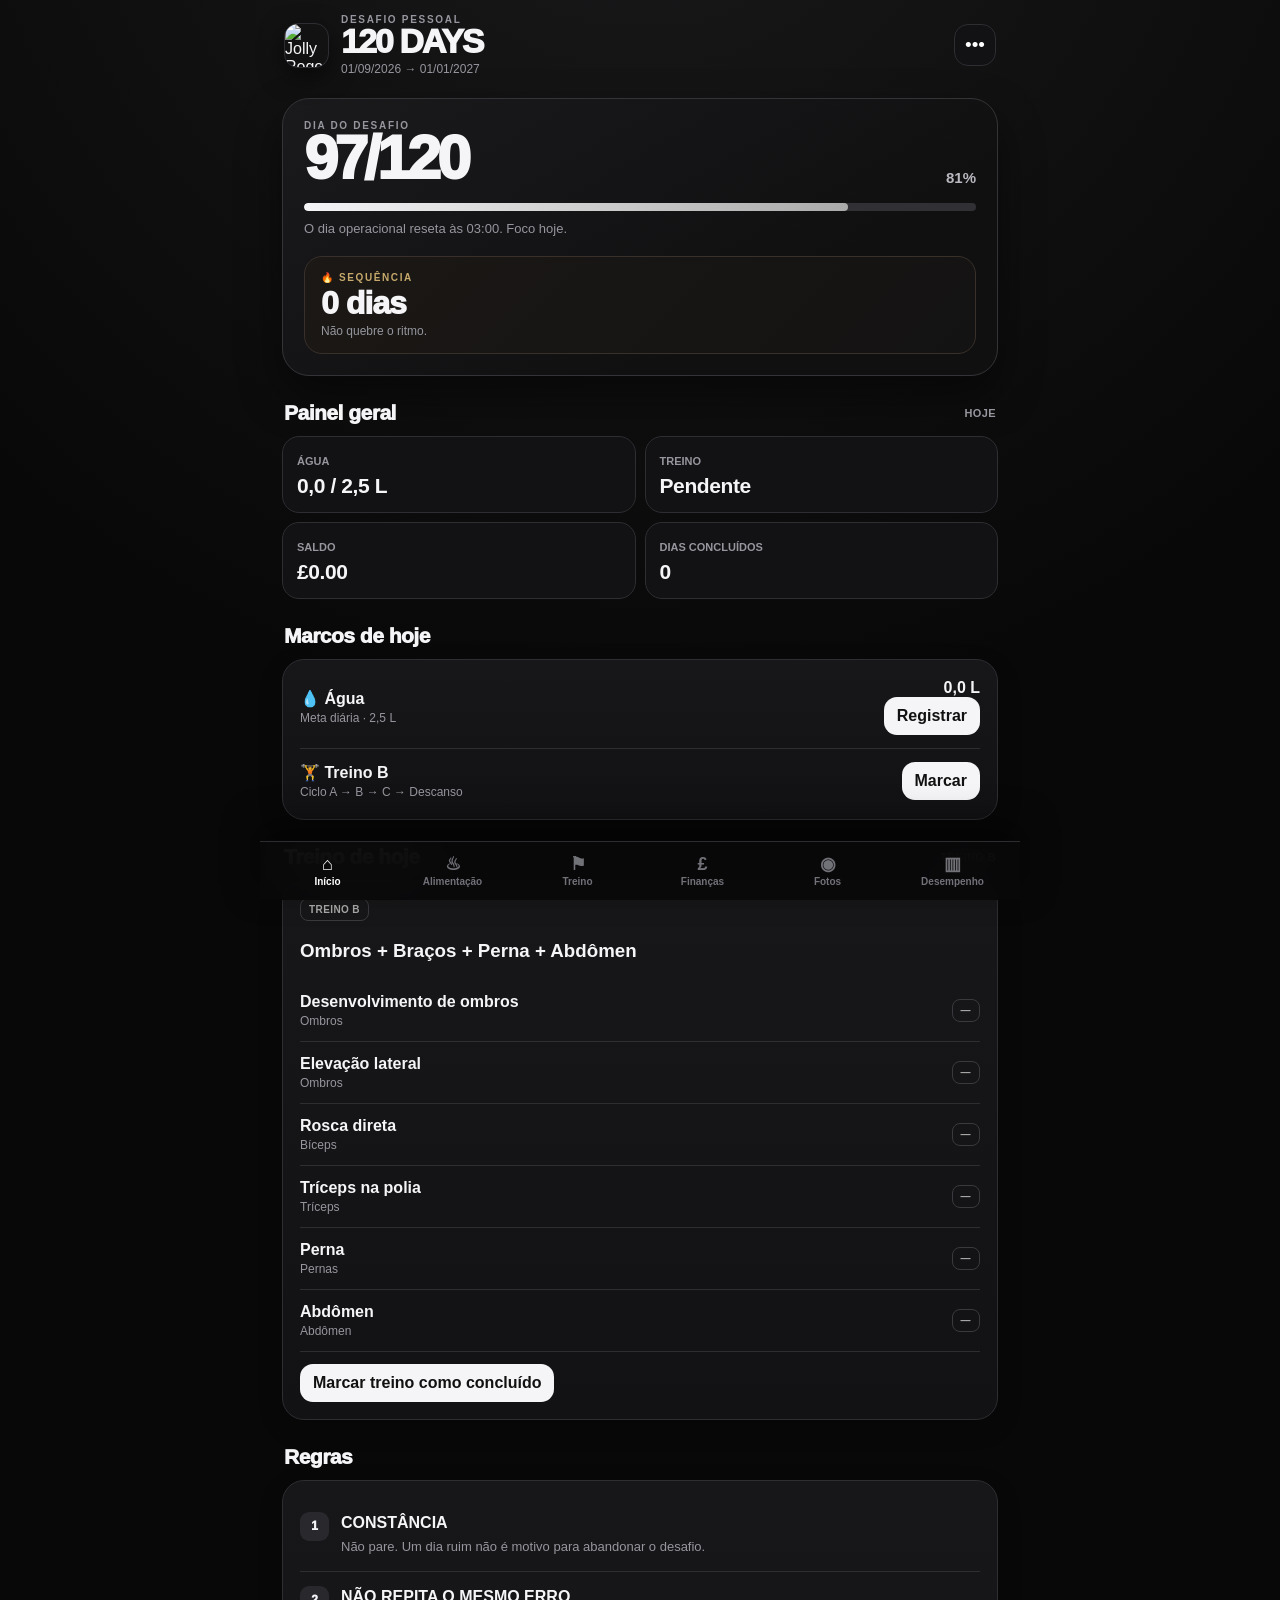
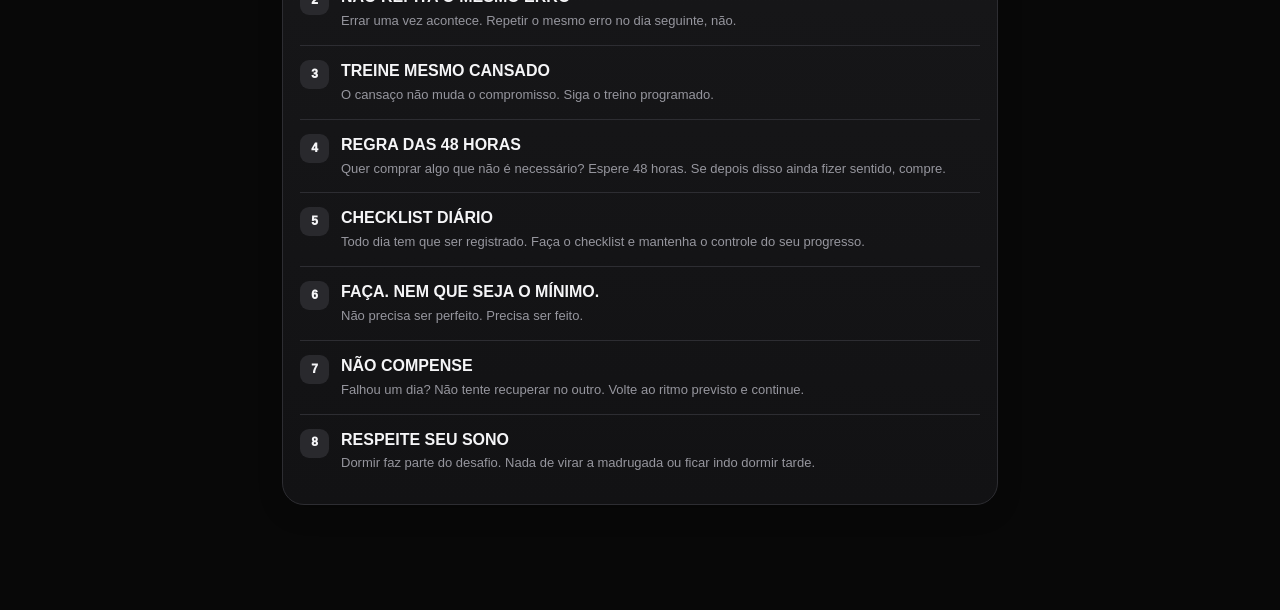
==== index.html @ 70fa82cf "Add files via upload" ====
<!doctype html>
<html lang="pt-BR">
<head>
<meta charset="utf-8">
<meta name="viewport" content="width=device-width,initial-scale=1,viewport-fit=cover">
<meta name="theme-color" content="#090909">
<meta name="apple-mobile-web-app-capable" content="yes">
<meta name="apple-mobile-web-app-status-bar-style" content="black-translucent">
<meta name="apple-mobile-web-app-title" content="120 DAYS">
<link rel="apple-touch-icon" href="icons/icon-180.png">
<link rel="manifest" href="manifest.json">
<title>120 DAYS</title>
<style>
:root{--bg:#080808;--surface:#121214;--surface2:#18181b;--surface3:#202024;--line:#2d2d32;--text:#f5f5f7;--muted:#96969e;--soft:#b9b9c0;--green:#61d38b;--red:#ff625d;--gold:#d7b46a;--blue:#5b9cff;--purple:#a56cff}
*{box-sizing:border-box;-webkit-tap-highlight-color:transparent}html{background:var(--bg);scroll-behavior:smooth}body{margin:0;min-height:100vh;background:radial-gradient(circle at 50% -10%,#1a1a1c 0,#080808 38%);color:var(--text);font-family:-apple-system,BlinkMacSystemFont,"SF Pro Display","SF Pro Text",Arial,sans-serif;overflow-x:hidden}button,input,select{font:inherit}button{cursor:pointer}
.app{width:min(760px,100%);margin:auto;padding:calc(12px + env(safe-area-inset-top)) 16px calc(105px + env(safe-area-inset-bottom))}
.top{display:flex;justify-content:space-between;align-items:center;padding:2px 2px 6px}.brandWrap{display:flex;align-items:center;gap:12px}.logo{width:45px;height:45px;border-radius:14px;object-fit:cover;border:1px solid var(--line);box-shadow:0 8px 25px #0008}.eyebrow{font-size:10px;letter-spacing:1.7px;color:var(--muted);font-weight:900}.brand{font-size:34px;line-height:.98;font-weight:950;letter-spacing:-2px}.date{font-size:12px;color:var(--muted);margin-top:4px}.menu{width:42px;height:42px;border-radius:14px;background:var(--surface);border:1px solid var(--line);color:#fff;font-size:19px}
section{display:none}section.active{display:block;animation:appear .18s ease}@keyframes appear{from{opacity:.5;transform:translateY(4px)}to{opacity:1;transform:none}}
.hero{margin-top:16px;padding:21px;border:1px solid #343438;border-radius:27px;background:linear-gradient(150deg,#1a1a1d,#101011 70%);box-shadow:0 20px 45px #0007}.heroTop{display:flex;align-items:flex-end;justify-content:space-between}.day{font-size:61px;line-height:.9;letter-spacing:-4px;font-weight:950}.percent{font-size:15px;color:var(--soft);font-weight:900}.progress{height:8px;background:#303035;border-radius:99px;overflow:hidden;margin:17px 0 9px}.progress i{display:block;height:100%;width:0;background:linear-gradient(90deg,#f5f5f7,#aaa);border-radius:99px;transition:width .3s}.sub{font-size:13px;color:var(--muted);line-height:1.45}
.streak{margin-top:17px;padding:15px 16px;border:1px solid #39302a;border-radius:18px;background:linear-gradient(135deg,#1b1815,#141313)}.streakLabel{font-size:10px;letter-spacing:1.6px;color:#c6a96b;font-weight:900}.streakNum{font-size:32px;font-weight:950;letter-spacing:-1px;margin-top:2px}.streakHint{font-size:12px;color:var(--muted);margin-top:2px}
.sectionTitle{display:flex;justify-content:space-between;align-items:center;margin:25px 2px 11px;font-size:21px;font-weight:950;letter-spacing:-.5px}.sectionTitle small{font-size:11px;color:var(--muted);font-weight:800;letter-spacing:.4px}.card{background:linear-gradient(180deg,#171719,#121214);border:1px solid var(--line);border-radius:22px;padding:17px;box-shadow:0 8px 25px #0003}.grid{display:grid;grid-template-columns:1fr 1fr;gap:9px}.stat{background:var(--surface);border:1px solid var(--line);border-radius:17px;padding:14px}.stat span{font-size:11px;color:var(--muted);font-weight:800}.stat b{display:block;font-size:21px;margin-top:5px;letter-spacing:-.4px}
.row{display:flex;justify-content:space-between;align-items:center;gap:12px;padding:13px 0;border-bottom:1px solid var(--line)}.row:first-child{padding-top:2px}.row:last-child{border-bottom:0;padding-bottom:2px}.rowTitle{font-weight:850}.rowMeta{font-size:12px;color:var(--muted);margin-top:3px}.btn{border:0;border-radius:13px;padding:10px 13px;background:#f5f5f7;color:#111;font-weight:900;white-space:nowrap}.btn.secondary{background:#29292d;color:#fff;border:1px solid #3a3a3e}.btn.done{background:#244a33;color:#aaf0c2}.btn.danger{background:#38201f;color:#ffb7b3}
.pill{display:inline-flex;padding:5px 8px;border:1px solid #3a3a3e;border-radius:8px;color:#aaa;font-size:10px;font-weight:900;letter-spacing:.4px}.empty{text-align:center;color:var(--muted);padding:25px 10px}.notice{border:1px solid #3a3424;background:#191713;color:#e5d5aa;border-radius:16px;padding:13px;font-size:12px;line-height:1.45}
.exercise{padding:13px 0;border-bottom:1px solid var(--line)}.exercise:last-child{border-bottom:0}.exerciseTop{display:flex;align-items:center;justify-content:space-between;gap:10px}.exname{font-weight:850}.meta{font-size:12px;color:var(--muted);margin-top:4px}.weight{width:82px;background:#202024;color:#fff;border:1px solid #3a3a3e;border-radius:11px;padding:9px;text-align:center;outline:none}.weight:focus{border-color:#888}.checkline{display:flex;align-items:center;gap:9px;color:var(--soft);font-size:14px;margin-top:15px}.check{width:22px;height:22px;accent-color:#fff}
.tabs{display:flex;gap:7px;overflow:auto;scrollbar-width:none;margin:18px 0 4px}.tabs::-webkit-scrollbar{display:none}.tab{white-space:nowrap;border:1px solid var(--line);background:var(--surface);color:#929299;border-radius:13px;padding:10px 14px;font-weight:900}.tab.active{background:#f5f5f7;color:#111}
.rule{display:flex;gap:12px;padding:14px 0;border-bottom:1px solid var(--line);line-height:1.43}.rule:last-child{border-bottom:0}.ruleNo{width:29px;height:29px;border-radius:9px;background:#29292d;display:grid;place-items:center;font-size:12px;font-weight:950;flex:none}.rule b{display:block;margin-bottom:3px}
.form{display:grid;gap:9px}.two{display:grid;grid-template-columns:1fr 1fr;gap:9px}input,select{width:100%;background:#202024;color:#fff;border:1px solid #37373b;border-radius:12px;padding:12px;font-size:16px;outline:none}input:focus,select:focus{border-color:#777}.history{display:grid;gap:8px}.historyItem{background:#1a1a1d;border:1px solid var(--line);border-radius:16px;padding:12px}.historyTop{display:flex;justify-content:space-between;gap:10px}.historyMeta{font-size:12px;color:var(--muted);margin-top:4px}
.photoGrid{display:grid;grid-template-columns:repeat(3,1fr);gap:7px}.photoGrid img{width:100%;aspect-ratio:1;object-fit:cover;border-radius:14px;border:1px solid var(--line)}
.donutBox{display:grid;place-items:center;position:relative;margin:2px 0 8px}.donut{width:190px;height:190px;transform:rotate(-90deg)}.ring{fill:none;stroke-width:27;stroke-linecap:butt}.center{position:absolute;text-align:center}.center b{display:block;font-size:25px}.legend{display:grid;gap:8px}.legendRow{display:flex;justify-content:space-between;font-size:13px}.dot{width:9px;height:9px;border-radius:50%;display:inline-block;margin-right:7px}.c1{background:#f5f5f7}.c2{background:#5b9cff}.c3{background:#61d38b}.c4{background:#d7b46a}.c5{background:#a56cff}
.calendar{display:grid;grid-template-columns:repeat(7,1fr);gap:6px}.weekday{text-align:center;color:#777;font-size:10px;font-weight:900}.calday{min-height:39px;border:1px solid #2b2b2f;border-radius:10px;background:#101012;display:flex;flex-direction:column;align-items:center;justify-content:center;gap:3px;font-size:11px}.calday.empty{border:0;background:transparent}.calday .dotStatus{width:7px;height:7px;border-radius:50%;background:#3b3b40}.calday.done .dotStatus{background:var(--green)}.calday.partial .dotStatus{background:var(--gold)}.calday.today{outline:1px solid #f5f5f7}
.bottom{position:fixed;z-index:99999;left:50%;transform:translateX(-50%);bottom:0;width:min(760px,100%);display:flex;padding:8px 5px calc(8px + env(safe-area-inset-bottom));background:rgba(9,9,10,.93);backdrop-filter:blur(24px);-webkit-backdrop-filter:blur(24px);border-top:1px solid #2d2d31;box-shadow:0 -15px 35px #0008}.navBtn{flex:1;min-width:0;border:0!important;background:transparent!important;color:#717178!important;padding:5px 1px!important;font-size:10px;font-weight:900}.navBtn.active{color:#fff!important}.navIcon{display:block;font-size:18px;line-height:18px;margin-bottom:3px}
.modal{position:fixed;inset:0;z-index:100000;background:#000b;display:flex;align-items:flex-end}.modal.hidden{display:none}.sheet{width:100%;max-width:760px;margin:auto;background:#161618;border:1px solid #38383c;border-radius:27px 27px 0 0;padding:18px 18px calc(18px + env(safe-area-inset-bottom));max-height:80vh;overflow:auto}.sheetHead{display:flex;justify-content:space-between;align-items:center;margin-bottom:8px}.sheet h2{margin:0;font-size:21px}.menuList{display:grid;gap:8px}.toast{position:fixed;z-index:100001;left:50%;transform:translateX(-50%);bottom:calc(94px + env(safe-area-inset-bottom));background:#f5f5f7;color:#111;border-radius:14px;padding:11px 15px;font-size:13px;font-weight:900;box-shadow:0 12px 30px #0008}
@media(min-width:700px){.app{padding-left:22px;padding-right:22px}.photoGrid{grid-template-columns:repeat(4,1fr)}}@media(max-width:380px){.brand{font-size:31px}.day{font-size:53px}.navBtn{font-size:9px}}
 .chart{height:160px;display:flex;align-items:flex-end;gap:6px;padding-top:8px} .chart>div{transition:height .25s ease}
</style>
</head>
<body>
<div class="app">
<header class="top">
  <div class="brandWrap"><img class="logo" src="icons/icon-512.png" alt="Jolly Roger"><div><div class="eyebrow">DESAFIO PESSOAL</div><div class="brand">120 DAYS</div><div class="date">01/09/2026 → 01/01/2027</div></div></div>
  <button class="menu" aria-label="Menu" onclick="openMenu()">•••</button>
</header>

<section id="home" class="active">
  <div class="hero">
    <div class="heroTop"><div><div class="eyebrow">DIA DO DESAFIO</div><div class="day" id="dayNum">0/120</div></div><div class="percent" id="dayPct">0%</div></div>
    <div class="progress"><i id="dayFill"></i></div><div class="sub" id="dayStatus">O desafio começa em 01/09/2026.</div>
    <div class="streak"><div class="streakLabel">🔥 SEQUÊNCIA</div><div class="streakNum" id="streakNum">0 dias</div><div class="streakHint">Não quebre o ritmo.</div></div>
  </div>

  <div class="sectionTitle">Painel geral <small>HOJE</small></div>
  <div class="grid"><div class="stat"><span>ÁGUA</span><b id="homeWater">0,0 / 2,5 L</b></div><div class="stat"><span>TREINO</span><b id="homeTraining">Pendente</b></div><div class="stat"><span>SALDO</span><b id="homeBalance">£0,00</b></div><div class="stat"><span>DIAS CONCLUÍDOS</span><b id="homeCompleted">0</b></div></div>

  <div class="sectionTitle">Marcos de hoje</div>
  <div class="card" id="milestones"></div>

  <div class="sectionTitle">Treino de hoje <small id="todayWorkoutLabel"></small></div>
  <div class="card" id="todayWorkout"></div>

  <div class="sectionTitle">Regras</div>
  <div class="card" id="rulesList"></div>
</section>

<section id="food">
  <div class="sectionTitle">Alimentação</div>
  <div class="notice">Guia simples. Priorize boas fontes de proteína, vegetais, frutas e carboidratos e mantenha a hidratação.</div>
  <div class="sectionTitle">Guia alimentar</div><div class="card" id="foodGuide"></div>
</section>

<section id="training">
  <div class="sectionTitle">Treino <small>A → B → C → DESCANSO</small></div>
  <div class="tabs" id="trainingTabs"><button class="tab active" data-train="A" onclick="selectTraining('A',this)">Treino A</button><button class="tab" data-train="B" onclick="selectTraining('B',this)">Treino B</button><button class="tab" data-train="C" onclick="selectTraining('C',this)">Treino C</button><button class="tab" data-train="D" onclick="selectTraining('D',this)">Descanso</button></div>
  <div id="trainingContent"></div>
  <div class="sectionTitle">Corrida <small>REGISTRO SEPARADO</small></div>
  <div class="card"><form class="form" onsubmit="addRun(event)"><div class="two"><input id="runDistance" type="number" step="0.01" min="0" placeholder="Distância (km)" required><input id="runPace" type="text" placeholder="Pace (ex. 5:45)" required></div><button class="btn">Salvar corrida</button></form></div>
  <div class="sectionTitle">Histórico de corrida</div><div class="history" id="runHistory"></div>
  <div class="sectionTitle">Histórico de treino</div><div class="history" id="workoutHistory"></div>
</section>

<section id="finance">
  <div class="sectionTitle">Finanças <small>REGISTRO LIVRE</small></div>
  <div class="card"><div class="donutBox"><svg class="donut" viewBox="0 0 200 200"><circle class="ring" cx="100" cy="100" r="72" stroke="#2b2b2e"></circle><circle id="seg1" class="ring" cx="100" cy="100" r="72" stroke="#f5f5f7"></circle><circle id="seg2" class="ring" cx="100" cy="100" r="72" stroke="#5b9cff"></circle><circle id="seg3" class="ring" cx="100" cy="100" r="72" stroke="#61d38b"></circle><circle id="seg4" class="ring" cx="100" cy="100" r="72" stroke="#d7b46a"></circle><circle id="seg5" class="ring" cx="100" cy="100" r="72" stroke="#a56cff"></circle></svg><div class="center"><b id="expenseTotal">£0,00</b><span class="muted">gastos</span></div></div><div class="legend" id="legend"></div></div>
  <div class="sectionTitle">Adicionar renda</div><div class="card"><form class="form" onsubmit="addIncome(event)"><input id="income" type="number" min="0" step="0.01" placeholder="Valor recebido"><button class="btn">Adicionar renda</button></form></div>
  <div class="sectionTitle">Adicionar gasto</div><div class="card"><form class="form" onsubmit="addExpense(event)"><input id="expense" type="number" min="0" step="0.01" placeholder="Valor do gasto"><select id="category"><option>Moradia</option><option>Transporte</option><option>Alimentação</option><option>Lazer</option><option>Outros</option></select><button class="btn">Adicionar gasto</button></form></div>
  <div class="sectionTitle">Resumo</div><div class="card"><div class="row"><span>Recebido</span><b id="incomeShow">£0,00</b></div><div class="row"><span>Gastos</span><b id="expenseShow">£0,00</b></div><div class="row"><span>Saldo</span><b id="balanceShow">£0,00</b></div></div>
  <div class="sectionTitle">Histórico</div><div class="history" id="financeHistory"></div>
</section>

<section id="photos">
  <div class="sectionTitle">Fotos <small>EVOLUÇÃO</small></div><div class="card"><input id="photoInput" type="file" accept="image/*" capture="environment" multiple onchange="addPhotos(event)"><div class="sub" style="margin-top:9px">As fotos ficam salvas neste navegador.</div></div>
  <div class="sectionTitle">Histórico</div><div class="photoGrid" id="photoGrid"></div>
</section>

<section id="performance">
  <div class="sectionTitle">Desempenho <small>120 DIAS</small></div>
  <div class="grid"><div class="stat"><span>DIAS CONCLUÍDOS</span><b id="perfDays">0 / 120</b></div><div class="stat"><span>TREINOS</span><b id="perfTraining">0</b></div><div class="stat"><span>METAS DE ÁGUA</span><b id="perfWater">0</b></div><div class="stat"><span>CONSISTÊNCIA</span><b id="perfConsistency">0%</b></div></div>
  <div class="sectionTitle">Calendário</div><div class="card"><div class="calendar" id="calendarHead"></div><div style="height:8px"></div><div class="calendar" id="dailyCalendar"></div></div>
  <div class="sectionTitle">Evolução</div><div class="card"><div class="chart" id="evolutionChart"></div><div class="legendRow" style="margin-top:8px"><span><i class="dot c3"></i>Dias com água + treino</span><b id="evolutionText">0%</b></div></div>
  <div class="sectionTitle">Histórico diário</div><div class="card" id="dailyHistory"></div>
</section>
</div>

<nav class="bottom" aria-label="Navegação principal">
<button class="navBtn active" data-nav="home" onclick="nav('home',this)"><span class="navIcon">⌂</span>Início</button>
<button class="navBtn" data-nav="food" onclick="nav('food',this)"><span class="navIcon">♨</span>Alimentação</button>
<button class="navBtn" data-nav="training" onclick="nav('training',this)"><span class="navIcon">⚑</span>Treino</button>
<button class="navBtn" data-nav="finance" onclick="nav('finance',this)"><span class="navIcon">£</span>Finanças</button>
<button class="navBtn" data-nav="photos" onclick="nav('photos',this)"><span class="navIcon">◉</span>Fotos</button>
<button class="navBtn" data-nav="performance" onclick="nav('performance',this)"><span class="navIcon">▥</span>Desempenho</button>
</nav>
<div id="modal" class="modal hidden"></div>
<script>
const START=new Date('2026-09-01T00:00:00'),END=new Date('2027-01-01T00:00:00'),RESET_HOUR=3,KEY='120days_definitive_v3';
const categories=['Moradia','Transporte','Alimentação','Lazer','Outros'];
const rules=[
 ['CONSTÂNCIA','Não pare. Um dia ruim não é motivo para abandonar o desafio.'],
 ['NÃO REPITA O MESMO ERRO','Errar uma vez acontece. Repetir o mesmo erro no dia seguinte, não.'],
 ['TREINE MESMO CANSADO','O cansaço não muda o compromisso. Siga o treino programado.'],
 ['REGRA DAS 48 HORAS','Quer comprar algo que não é necessário? Espere 48 horas. Se depois disso ainda fizer sentido, compre.'],
 ['CHECKLIST DIÁRIO','Todo dia tem que ser registrado. Faça o checklist e mantenha o controle do seu progresso.'],
 ['FAÇA. NEM QUE SEJA O MÍNIMO.','Não precisa ser perfeito. Precisa ser feito.'],
 ['NÃO COMPENSE','Falhou um dia? Não tente recuperar no outro. Volte ao ritmo previsto e continue.'],
 ['RESPEITE SEU SONO','Dormir faz parte do desafio. Nada de virar a madrugada ou ficar indo dormir tarde.']
];
const food=[['Proteína','Frango, carne, peixe, ovos, camarão e outras fontes de proteína.'],['Vegetais','Brócolis, couve-flor, alface, tomate, couve e legumes.'],['Frutas','Banana, maçã, morango, laranja, uva, mamão e outras frutas.'],['Carboidratos','Arroz, batata, mandioca, aveia, tapioca e massa.'],['Hidratação','Água — meta diária de 2,5 L.']];
const TRAIN={A:[['Supino reto','Peito'],['Crucifixo','Peito'],['Puxada alta','Costas'],['Remada baixa','Costas'],['Leg press','Pernas'],['Abdômen','Abdômen']],B:[['Desenvolvimento de ombros','Ombros'],['Elevação lateral','Ombros'],['Rosca direta','Bíceps'],['Tríceps na polia','Tríceps'],['Perna','Pernas'],['Abdômen','Abdômen']],C:[['Supino inclinado','Peito'],['Crucifixo','Peito'],['Puxada supinada','Costas'],['Remada unilateral','Costas'],['Elevação lateral','Ombros'],['Leg press','Pernas'],['Abdômen','Abdômen']]};
const defaultState=()=>({days:{},weights:{},workouts:[],runs:[],photos:[],income:0,expenses:{},transactions:[],trainTab:''});
let state=loadState(),currentView='home';
function loadState(){try{const x=JSON.parse(localStorage.getItem(KEY)||'null');if(!x)return defaultState();return {...defaultState(),...x,days:x.days||{},weights:x.weights||{},workouts:x.workouts||[],runs:x.runs||[],photos:x.photos||[],expenses:x.expenses||{},transactions:x.transactions||[]}}catch{return defaultState()}}
function save(){try{localStorage.setItem(KEY,JSON.stringify(state))}catch(e){toast('Não foi possível salvar no aparelho')}}
function pad(n){return String(n).padStart(2,'0')}function dateKey(d){return d.getFullYear()+'-'+pad(d.getMonth()+1)+'-'+pad(d.getDate())}function esc(s){return String(s).replace(/[&<>"']/g,m=>({'&':'&amp;','<':'&lt;','>':'&gt;','"':'&quot;',"'":'&#039;'}[m]))}function money(v){return '£'+Number(v||0).toLocaleString('en-GB',{minimumFractionDigits:2,maximumFractionDigits:2})}
function operationalDate(){const d=new Date();if(d.getHours()<RESET_HOUR)d.setDate(d.getDate()-1);return dateKey(d)}
function challengeInfo(now=new Date()){let d=new Date(now);if(d.getHours()<RESET_HOUR)d.setDate(d.getDate()-1);if(d<START)return {day:0,percent:0,started:false,finished:false};if(d>=END)return {day:120,percent:100,started:false,finished:true};const diff=Math.floor((d-START)/86400000);const day=Math.max(1,Math.min(120,diff+1));return {day,percent:Math.round(day/120*100),started:true,finished:false}}
function workoutForDate(date=new Date()){let d=new Date(date);d.setHours(12,0,0,0);const diff=Math.round((d-START)/86400000);const idx=((diff%4)+4)%4;return ['A','B','C','D'][idx]}
function currentWorkout(){return workoutForDate(new Date())}
function dayRecord(day){return state.days[day]||{}}
function isComplete(day){const x=dayRecord(day);return Number(x.water||0)>=2.5&&!!x.training}
function streak(){const c=challengeInfo();if(!c.started&&!c.finished)return 0;let n=0,d=new Date();if(d.getHours()<RESET_HOUR)d.setDate(d.getDate()-1);for(let i=0;i<120;i++){const key=dayNumberForDate(d);if(key<1||key>120||!isComplete(key))break;n++;d.setDate(d.getDate()-1)}return n}
function dayNumberForDate(d){let x=new Date(d);x.setHours(12,0,0,0);return Math.floor((x-START)/86400000)+1}
function nav(id,btn){showSection(id);document.querySelectorAll('.navBtn').forEach(x=>x.classList.remove('active'));if(btn)btn.classList.add('active');window.scrollTo(0,0)}
function showSection(id){document.querySelectorAll('section').forEach(s=>s.classList.toggle('active',s.id===id));currentView=id}
function renderHeader(){const c=challengeInfo(),n=document.getElementById('dayNum'),p=document.getElementById('dayPct'),f=document.getElementById('dayFill'),s=document.getElementById('dayStatus');n.textContent=(c.day||0)+'/120';p.textContent=c.percent+'%';f.style.width=c.percent+'%';s.textContent=c.finished?'Desafio encerrado em 01/01/2027.':c.started?'O dia operacional reseta às 03:00. Foco hoje.':'O desafio começa em 01/09/2026. O treino e as finanças já podem ser registrados.';document.getElementById('streakNum').textContent=streak()+' '+(streak()===1?'dia':'dias')}
function weightInput(name){const v=state.weights[name]||'';return `<input class="weight" value="${esc(v)}" inputmode="decimal" type="number" step="0.5" placeholder="kg" aria-label="Peso ${esc(name)}" onchange="setWeight('${esc(name)}',this.value)">`}
function renderExerciseList(type,opts={}){const items=TRAIN[type]||[];return `<div class="card">${items.map(x=>`<div class="exercise"><div class="exerciseTop"><div><div class="exname">${esc(x[0])}</div><div class="meta">${esc(x[1])}</div></div>${weightInput(x[0])}</div></div>`).join('')}<label class="checkline"><input id="trainDone" class="check" type="checkbox" ${opts.done?'checked':''}> Treino concluído</label><button class="btn" style="margin-top:13px;width:100%" onclick="saveWorkout('${type}')">Salvar treino ${type}</button></div>`}
function renderTodayWorkout(){const t=currentWorkout(),c=challengeInfo(),label=document.getElementById('todayWorkoutLabel'),el=document.getElementById('todayWorkout');label.textContent=t==='D'?'DESCANSO':'TREINO '+t;if(t==='D'){el.innerHTML='<div class="pill">DESCANSO</div><h3>Recuperação programada</h3><div class="sub">Hoje é dia de descanso. Amanhã o ciclo continua.</div>';return}const done=c.day?!!dayRecord(c.day).training:false;el.innerHTML=`<div class="pill">TREINO ${t}</div><h3>${t==='A'?'Peito + Costas + Pernas + Abdômen':t==='B'?'Ombros + Braços + Perna + Abdômen':'Peito + Costas + Ombros + Pernas + Abdômen'}</h3>`+renderMiniExercises(t)+`<div style="margin-top:12px"><button class="btn ${done?'done':''}" onclick="toggleTraining()">${done?'Treino concluído':'Marcar treino como concluído'}</button></div>`}
function renderMiniExercises(t){return TRAIN[t].map(x=>`<div class="row"><div><div class="rowTitle">${esc(x[0])}</div><div class="rowMeta">${esc(x[1])}</div></div><span class="pill">${state.weights[x[0]]?esc(state.weights[x[0]])+' kg':'—'}</span></div>`).join('')}
function renderMilestones(){const c=challengeInfo(),r=c.day?dayRecord(c.day):{},water=Number(r.water||0),training=!!r.training,t=currentWorkout();document.getElementById('milestones').innerHTML=`<div class="row"><div><div class="rowTitle">💧 Água</div><div class="rowMeta">Meta diária · 2,5 L</div></div><div style="text-align:right"><b>${water.toFixed(1).replace('.',',')} L</b><br><button class="btn ${water>=2.5?'done':''}" onclick="waterPrompt()">${water>=2.5?'Concluído':'Registrar'}</button></div></div><div class="row"><div><div class="rowTitle">${t==='D'?'😴 Descanso':'🏋️ Treino '+t}</div><div class="rowMeta">Ciclo A → B → C → Descanso</div></div><button class="btn ${training?'done':''}" onclick="toggleTraining()">${training?'Concluído':'Marcar'}</button></div>`}
function renderHome(){const c=challengeInfo(),r=c.day?dayRecord(c.day):{},water=Number(r.water||0),training=!!r.training;document.getElementById('homeWater').textContent=water.toFixed(1).replace('.',',')+' / 2,5 L';document.getElementById('homeTraining').textContent=training?'Concluído':'Pendente';document.getElementById('homeBalance').textContent=money(state.income-totalExpenses());document.getElementById('homeCompleted').textContent=c.day?countCompleted(c.day):0;renderMilestones();renderTodayWorkout()}
function countCompleted(limit){let n=0;for(let i=1;i<=limit;i++)if(isComplete(i))n++;return n}
function guardChallengeForDay(){const c=challengeInfo();if(!c.started&&!c.finished){toast('O desafio começa em 01/09/2026');return false}return true}
function waterPrompt(){if(!guardChallengeForDay())return;const d=challengeInfo().day,r=dayRecord(d),v=prompt('Quanto de água você bebeu hoje? (litros)',String(r.water??''));if(v===null)return;const n=Math.max(0,Number(String(v).replace(',','.'))||0);state.days[d]={...r,water:n};save();renderAll()}
function toggleTraining(){if(!guardChallengeForDay())return;const d=challengeInfo().day,r=dayRecord(d);state.days[d]={...r,training:!r.training};save();renderAll()}
function setWeight(name,v){state.weights[name]=String(v);save();renderHome();renderTraining()}
function saveWorkout(type){if(!guardChallengeForDay())return;const d=challengeInfo().day,r=dayRecord(d);state.days[d]={...r,training:document.getElementById('trainDone')?.checked??true,workoutType:type};state.workouts.unshift({date:new Date().toISOString(),day:d,type,weights:{...state.weights}});state.workouts=state.workouts.slice(0,200);save();toast('Treino salvo');renderAll()}
function renderTraining(){const selected=state.trainTab||currentWorkout();document.querySelectorAll('[data-train]').forEach(b=>b.classList.toggle('active',b.dataset.train===selected));const box=document.getElementById('trainingContent');if(selected==='D')box.innerHTML='<div class="card"><div class="pill">DESCANSO</div><h3>Recuperação programada</h3><div class="sub">O ciclo continua amanhã.</div></div>';else box.innerHTML=renderExerciseList(selected,{done:!!dayRecord(challengeInfo().day).training});renderRunning();renderWorkoutHistory()}
function selectTraining(t,btn){state.trainTab=t;save();renderTraining()}
function addRun(e){e.preventDefault();if(!guardChallengeForDay())return;const c=challengeInfo(),dist=Number(document.getElementById('runDistance').value||0),pace=document.getElementById('runPace').value.trim();if(dist<=0||!pace){toast('Preencha distância e pace');return}state.runs.unshift({date:new Date().toISOString(),day:c.day,distance:dist,pace});state.runs=state.runs.slice(0,200);save();document.getElementById('runDistance').value='';document.getElementById('runPace').value='';toast('Corrida salva');renderRunning()}
function renderRunning(){document.getElementById('runHistory').innerHTML=state.runs.length?state.runs.map(r=>`<div class="historyItem"><div class="historyTop"><b>Dia ${r.day}</b><b>${Number(r.distance).toFixed(2).replace('.',',')} km</b></div><div class="historyMeta">${new Date(r.date).toLocaleDateString('pt-BR')} · pace ${esc(r.pace)}</div></div>`).join(''):'<div class="empty">Nenhuma corrida registrada ainda.</div>'}
function renderWorkoutHistory(){document.getElementById('workoutHistory').innerHTML=state.workouts.length?state.workouts.slice(0,30).map(w=>`<div class="historyItem"><div class="historyTop"><b>Treino ${esc(w.type)}</b><b>Dia ${w.day}</b></div><div class="historyMeta">${new Date(w.date).toLocaleDateString('pt-BR')}</div></div>`).join(''):'<div class="empty">Nenhum treino salvo ainda.</div>'}
function renderRules(){document.getElementById('rulesList').innerHTML=rules.map((r,i)=>`<div class="rule"><div class="ruleNo">${i+1}</div><div><b>${esc(r[0])}</b><div class="sub">${esc(r[1])}</div></div></div>`).join('')}
function renderFood(){document.getElementById('foodGuide').innerHTML=food.map(x=>`<div class="row"><div><div class="rowTitle">${esc(x[0])}</div><div class="rowMeta">${esc(x[1])}</div></div></div>`).join('')}
function totalExpenses(){return Object.values(state.expenses).reduce((a,b)=>a+Number(b||0),0)}
function addIncome(e){e.preventDefault();const v=Number(document.getElementById('income').value||0);if(v<=0){toast('Digite um valor válido');return}state.income+=v;state.transactions.unshift({type:'income',value:v,category:'Renda',date:new Date().toISOString()});document.getElementById('income').value='';save();toast('Renda adicionada');renderFinance()}
function addExpense(e){e.preventDefault();const v=Number(document.getElementById('expense').value||0),c=document.getElementById('category').value;if(v<=0){toast('Digite um valor válido');return}state.expenses[c]=(state.expenses[c]||0)+v;state.transactions.unshift({type:'expense',value:v,category:c,date:new Date().toISOString()});document.getElementById('expense').value='';save();toast('Gasto adicionado');renderFinance()}
function renderFinance(){const vals=categories.map(c=>Number(state.expenses[c]||0)),sum=vals.reduce((a,b)=>a+b,0),circ=2*Math.PI*72;let off=0;document.getElementById('expenseTotal').textContent=money(sum);document.getElementById('incomeShow').textContent=money(state.income);document.getElementById('expenseShow').textContent=money(sum);document.getElementById('balanceShow').textContent=money(state.income-sum);['seg1','seg2','seg3','seg4','seg5'].forEach((id,i)=>{const el=document.getElementById(id),len=sum?circ*vals[i]/sum:0;el.setAttribute('stroke-dasharray',len+' '+circ);el.setAttribute('stroke-dashoffset',-off);off+=len});document.getElementById('legend').innerHTML=categories.map((c,i)=>`<div class="legendRow"><span><i class="dot c${i+1}"></i>${c}</span><b>${money(vals[i])}</b></div>`).join('');document.getElementById('financeHistory').innerHTML=state.transactions.length?state.transactions.slice(0,30).map(t=>`<div class="historyItem"><div class="historyTop"><b>${t.type==='income'?'Renda':'Gasto — '+esc(t.category)}</b><b>${t.type==='income'?'+':'−'}${money(t.value)}</b></div><div class="historyMeta">${new Date(t.date).toLocaleDateString('pt-BR')}</div></div>`).join(''):'<div class="empty">Nenhum lançamento ainda.</div>'}
function compressImage(file){return new Promise((resolve,reject)=>{const r=new FileReader();r.onload=()=>{const img=new Image();img.onload=()=>{const max=1000,scale=Math.min(1,max/Math.max(img.width,img.height)),c=document.createElement('canvas');c.width=Math.max(1,Math.round(img.width*scale));c.height=Math.max(1,Math.round(img.height*scale));c.getContext('2d').drawImage(img,0,0,c.width,c.height);resolve(c.toDataURL('image/jpeg',.82))};img.onerror=reject;img.src=r.result};r.onerror=reject;r.readAsDataURL(file)})}
async function addPhotos(e){if(!guardChallengeForDay()){e.target.value='';return}const d=challengeInfo().day;for(const f of [...e.target.files]){if(!f.type.startsWith('image/'))continue;try{const src=await compressImage(f);state.photos.unshift({date:new Date().toISOString(),day:d,src});state.photos=state.photos.slice(0,60);save()}catch{toast('Não foi possível adicionar a foto')}}e.target.value='';renderPhotos()}
function renderPhotos(){document.getElementById('photoGrid').innerHTML=state.photos.length?state.photos.map(p=>`<div><img src="${p.src}" alt="Foto de evolução do dia ${p.day}"><div class="historyMeta">Dia ${p.day} · ${new Date(p.date).toLocaleDateString('pt-BR')}</div></div>`).join(''):'<div class="empty" style="grid-column:1/-1">Nenhuma foto registrada.</div>'}
function renderPerformance(){const c=challengeInfo(),limit=c.started?c.day:(c.finished?120:0);let completed=0,training=0,water=0;for(let i=1;i<=limit;i++){if(isComplete(i))completed++;if(dayRecord(i).training)training++;if(Number(dayRecord(i).water||0)>=2.5)water++}const consistency=limit?Math.round(completed/limit*100):0;document.getElementById('perfDays').textContent=completed+' / 120';document.getElementById('perfTraining').textContent=training;document.getElementById('perfWater').textContent=water;document.getElementById('perfConsistency').textContent=consistency+'%';document.getElementById('evolutionText').textContent=consistency+'%';renderCalendar(limit);renderEvolution(limit);let rows=[];for(let i=limit;i>=1&&rows.length<30;i--){const x=dayRecord(i);if(x.water||x.training)rows.push(`<div class="row"><span>Dia ${i}</span><span>${Number(x.water||0)>=2.5?'💧':'—'} ${x.training?'🏋️':'—'} <b>${isComplete(i)?'Concluído':'Pendente'}</b></span></div>`)}document.getElementById('dailyHistory').innerHTML=rows.length?rows.join(''):'<div class="empty">O histórico aparecerá conforme você registrar o desafio.</div>'}
function renderCalendar(limit){document.getElementById('calendarHead').innerHTML=['S','T','Q','Q','S','S','D'].map(x=>`<div class="weekday">${x}</div>`).join('');const start=new Date(START);const offset=(start.getDay()+6)%7;let cells=[];for(let i=0;i<offset;i++)cells.push('<div class="calday empty"></div>');for(let i=1;i<=120;i++){const x=dayRecord(i),available=i<=limit,cls=!available?'':isComplete(i)?'done':(x.training||Number(x.water||0)>0)?'partial':'';cells.push(`<div class="calday ${cls} ${i===limit&&limit>0?'today':''}"><span>${i}</span><span class="dotStatus"></span></div>`)}document.getElementById('dailyCalendar').innerHTML=cells.join('')}
function renderEvolution(limit){const box=document.getElementById('evolutionChart');if(!limit){box.innerHTML='<div class="empty">A evolução começa a aparecer em 01/09.</div>';return}const start=Math.max(1,limit-13);let html='';for(let i=start;i<=limit;i++){const v=isComplete(i)?100:(dayRecord(i).training||Number(dayRecord(i).water||0)>0?45:8);html+=`<div style="flex:1;min-width:7px;height:${v}%;max-height:150px;background:${isComplete(i)?'var(--green)':'#45454a'};border-radius:7px 7px 2px 2px"></div>`}box.innerHTML=html}
function openMenu(){const m=document.getElementById('modal');m.innerHTML=`<div class="sheet"><div class="sheetHead"><h2>Dados</h2><button class="btn secondary" onclick="closeMenu()">Fechar</button></div><div class="menuList"><button class="btn secondary" onclick="exportData()">Exportar backup</button><button class="btn secondary" onclick="document.getElementById('importData').click()">Importar backup</button><button class="btn danger" onclick="resetData()">Apagar todos os dados</button></div><input id="importData" type="file" accept="application/json" hidden onchange="importData(event)"></div>`;m.classList.remove('hidden')}
function closeMenu(){document.getElementById('modal').classList.add('hidden')}
function exportData(){const a=document.createElement('a');a.href=URL.createObjectURL(new Blob([JSON.stringify(state,null,2)],{type:'application/json'}));a.download='120-days-backup.json';a.click();setTimeout(()=>URL.revokeObjectURL(a.href),1000)}
function importData(e){const f=e.target.files[0];if(!f)return;const r=new FileReader();r.onload=()=>{try{const x=JSON.parse(r.result);state={...defaultState(),...x};save();closeMenu();renderAll();toast('Backup importado')}catch{toast('Backup inválido')}};r.readAsText(f)}
function resetData(){if(!confirm('Apagar todos os dados deste aparelho?'))return;state=defaultState();save();closeMenu();renderAll();toast('Dados apagados')}
function toast(t){const x=document.createElement('div');x.className='toast';x.textContent=t;document.body.appendChild(x);setTimeout(()=>x.remove(),1700)}
function renderAll(){renderHeader();renderRules();renderFood();renderHome();renderTraining();renderFinance();renderPhotos();renderPerformance()}
renderAll();setInterval(()=>renderAll(),30000);if('serviceWorker' in navigator)window.addEventListener('load',()=>navigator.serviceWorker.register('sw.js').catch(()=>{}));
</script>
</body>
</html>
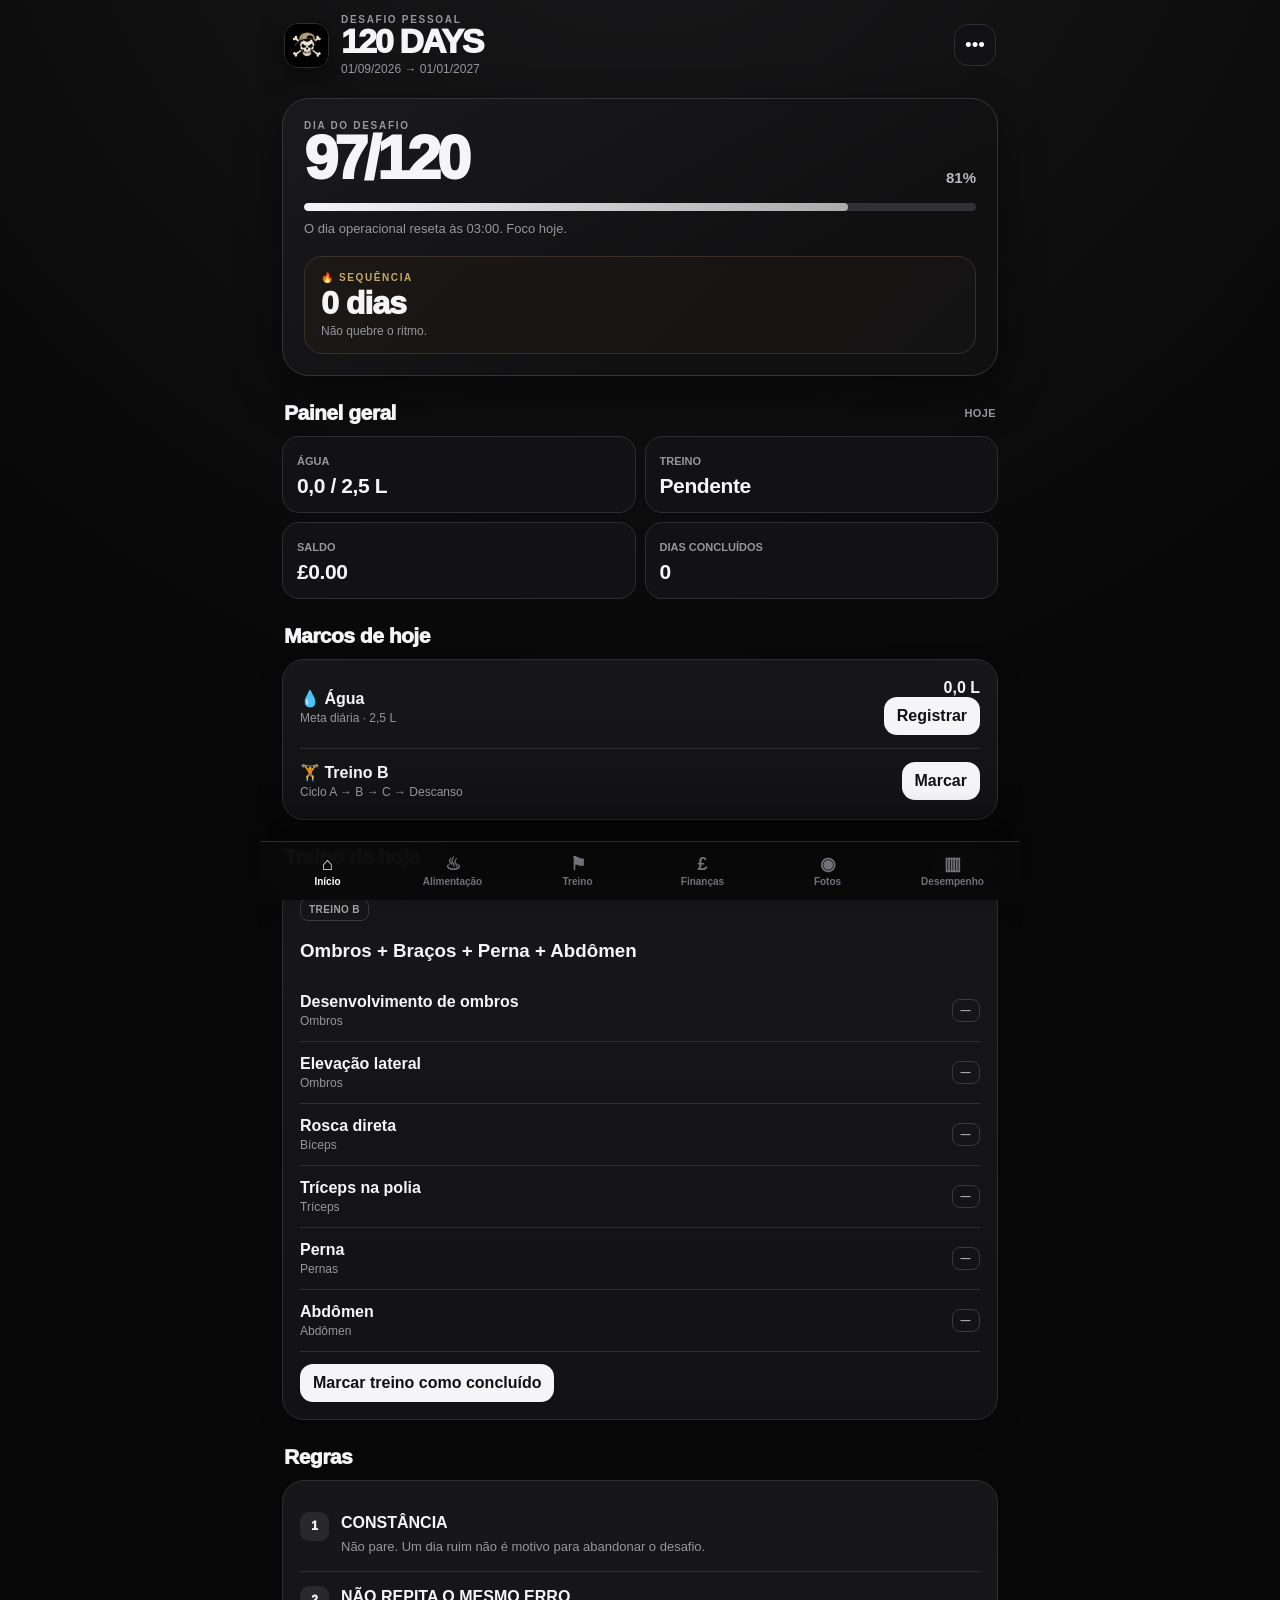
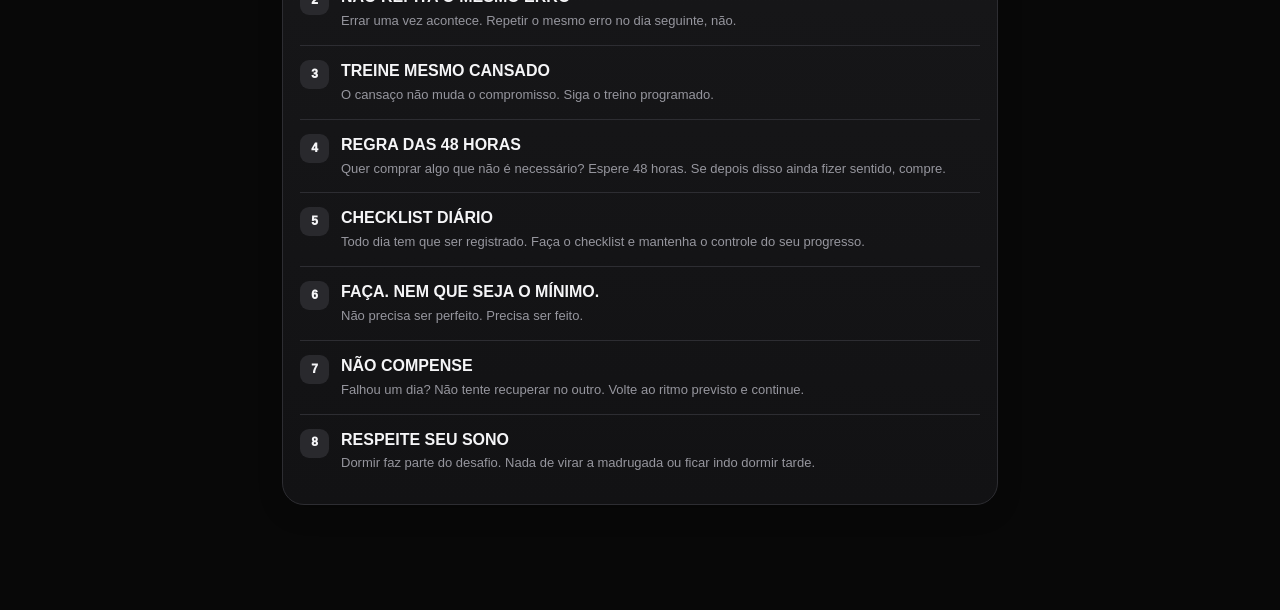
==== commit 10c7adeb: "Add files via upload" ====
--- a/index.html
+++ b/index.html
@@ -7,7 +7,7 @@
 <meta name="apple-mobile-web-app-capable" content="yes">
 <meta name="apple-mobile-web-app-status-bar-style" content="black-translucent">
 <meta name="apple-mobile-web-app-title" content="120 DAYS">
-<link rel="apple-touch-icon" href="icons/icon-180.png">
+<link rel="apple-touch-icon" href="assets/icon-180.png">
 <link rel="manifest" href="manifest.json">
 <title>120 DAYS</title>
 <style>
@@ -37,7 +37,7 @@
 <body>
 <div class="app">
 <header class="top">
-  <div class="brandWrap"><img class="logo" src="icons/icon-512.png" alt="Jolly Roger"><div><div class="eyebrow">DESAFIO PESSOAL</div><div class="brand">120 DAYS</div><div class="date">01/09/2026 → 01/01/2027</div></div></div>
+  <div class="brandWrap"><img class="logo" src="assets/icon-512.png" alt="Jolly Roger"><div><div class="eyebrow">DESAFIO PESSOAL</div><div class="brand">120 DAYS</div><div class="date">01/09/2026 → 01/01/2027</div></div></div>
   <button class="menu" aria-label="Menu" onclick="openMenu()">•••</button>
 </header>
 
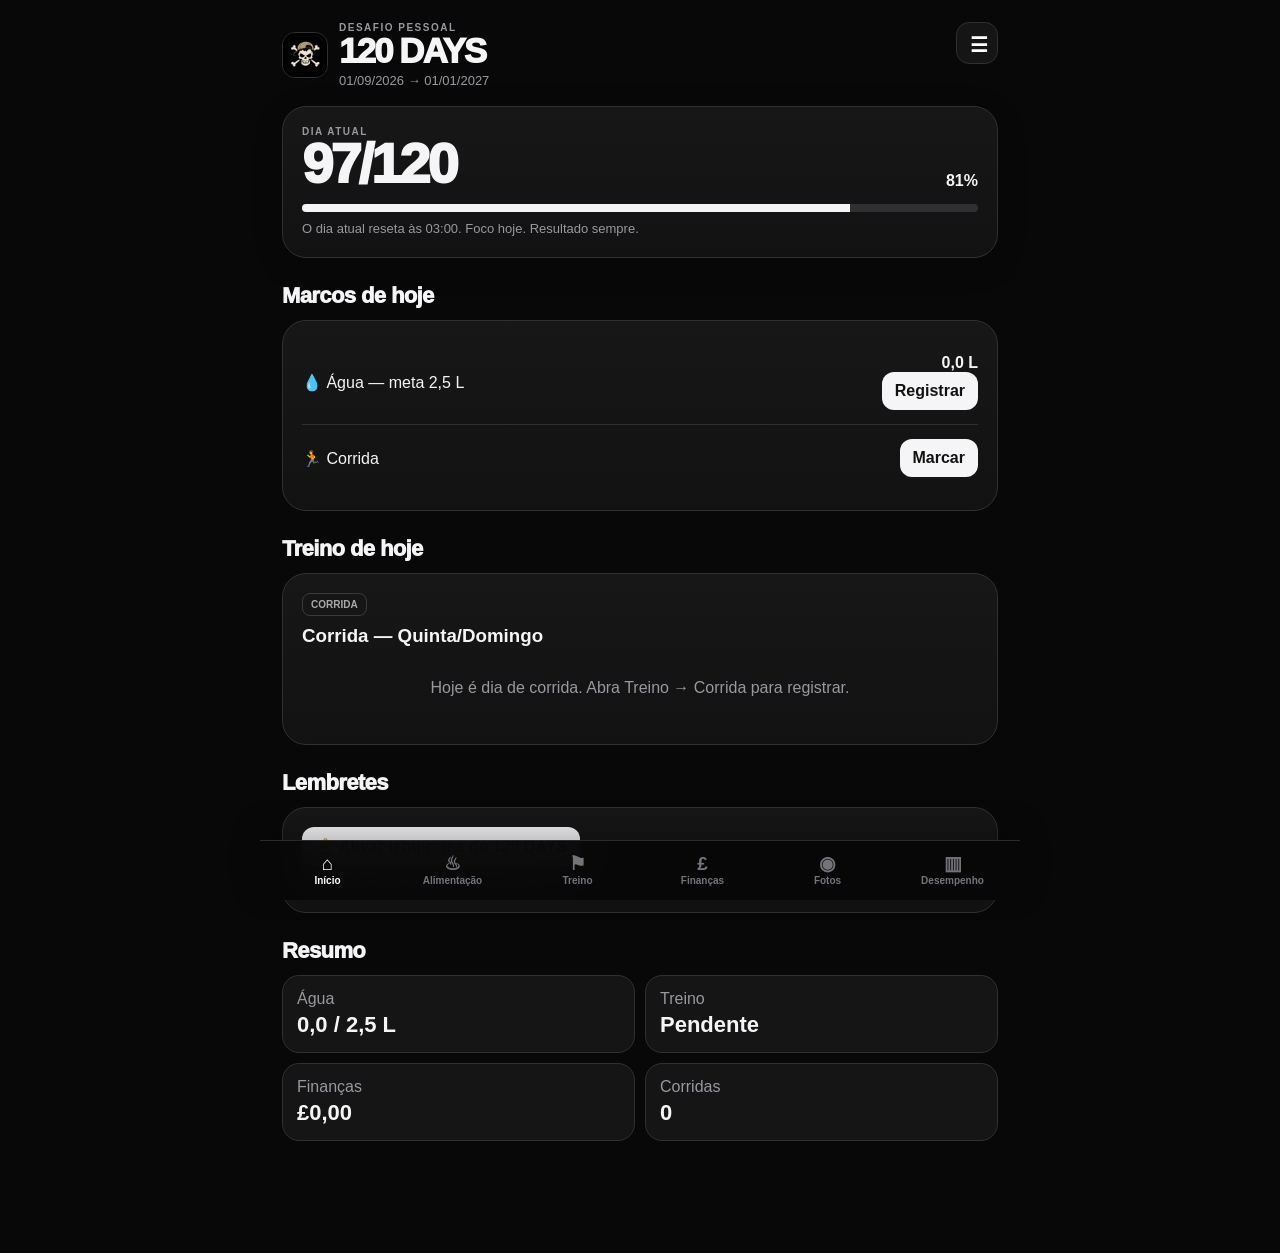
==== commit 410d490d: "Add files via upload" ====
--- a/index.html
+++ b/index.html
@@ -2,8 +2,8 @@
 <html lang="pt-BR">
 <head>
 <meta charset="utf-8">
-<meta name="viewport" content="width=device-width,initial-scale=1,viewport-fit=cover">
-<meta name="theme-color" content="#090909">
+<meta name="viewport" content="width=device-width,initial-scale=1,maximum-scale=1,user-scalable=no,viewport-fit=cover">
+<meta name="theme-color" content="#080808">
 <meta name="apple-mobile-web-app-capable" content="yes">
 <meta name="apple-mobile-web-app-status-bar-style" content="black-translucent">
 <meta name="apple-mobile-web-app-title" content="120 DAYS">
@@ -11,94 +11,144 @@
 <link rel="manifest" href="manifest.json">
 <title>120 DAYS</title>
 <style>
-:root{--bg:#080808;--surface:#121214;--surface2:#18181b;--surface3:#202024;--line:#2d2d32;--text:#f5f5f7;--muted:#96969e;--soft:#b9b9c0;--green:#61d38b;--red:#ff625d;--gold:#d7b46a;--blue:#5b9cff;--purple:#a56cff}
-*{box-sizing:border-box;-webkit-tap-highlight-color:transparent}html{background:var(--bg);scroll-behavior:smooth}body{margin:0;min-height:100vh;background:radial-gradient(circle at 50% -10%,#1a1a1c 0,#080808 38%);color:var(--text);font-family:-apple-system,BlinkMacSystemFont,"SF Pro Display","SF Pro Text",Arial,sans-serif;overflow-x:hidden}button,input,select{font:inherit}button{cursor:pointer}
-.app{width:min(760px,100%);margin:auto;padding:calc(12px + env(safe-area-inset-top)) 16px calc(105px + env(safe-area-inset-bottom))}
-.top{display:flex;justify-content:space-between;align-items:center;padding:2px 2px 6px}.brandWrap{display:flex;align-items:center;gap:12px}.logo{width:45px;height:45px;border-radius:14px;object-fit:cover;border:1px solid var(--line);box-shadow:0 8px 25px #0008}.eyebrow{font-size:10px;letter-spacing:1.7px;color:var(--muted);font-weight:900}.brand{font-size:34px;line-height:.98;font-weight:950;letter-spacing:-2px}.date{font-size:12px;color:var(--muted);margin-top:4px}.menu{width:42px;height:42px;border-radius:14px;background:var(--surface);border:1px solid var(--line);color:#fff;font-size:19px}
-section{display:none}section.active{display:block;animation:appear .18s ease}@keyframes appear{from{opacity:.5;transform:translateY(4px)}to{opacity:1;transform:none}}
-.hero{margin-top:16px;padding:21px;border:1px solid #343438;border-radius:27px;background:linear-gradient(150deg,#1a1a1d,#101011 70%);box-shadow:0 20px 45px #0007}.heroTop{display:flex;align-items:flex-end;justify-content:space-between}.day{font-size:61px;line-height:.9;letter-spacing:-4px;font-weight:950}.percent{font-size:15px;color:var(--soft);font-weight:900}.progress{height:8px;background:#303035;border-radius:99px;overflow:hidden;margin:17px 0 9px}.progress i{display:block;height:100%;width:0;background:linear-gradient(90deg,#f5f5f7,#aaa);border-radius:99px;transition:width .3s}.sub{font-size:13px;color:var(--muted);line-height:1.45}
-.streak{margin-top:17px;padding:15px 16px;border:1px solid #39302a;border-radius:18px;background:linear-gradient(135deg,#1b1815,#141313)}.streakLabel{font-size:10px;letter-spacing:1.6px;color:#c6a96b;font-weight:900}.streakNum{font-size:32px;font-weight:950;letter-spacing:-1px;margin-top:2px}.streakHint{font-size:12px;color:var(--muted);margin-top:2px}
-.sectionTitle{display:flex;justify-content:space-between;align-items:center;margin:25px 2px 11px;font-size:21px;font-weight:950;letter-spacing:-.5px}.sectionTitle small{font-size:11px;color:var(--muted);font-weight:800;letter-spacing:.4px}.card{background:linear-gradient(180deg,#171719,#121214);border:1px solid var(--line);border-radius:22px;padding:17px;box-shadow:0 8px 25px #0003}.grid{display:grid;grid-template-columns:1fr 1fr;gap:9px}.stat{background:var(--surface);border:1px solid var(--line);border-radius:17px;padding:14px}.stat span{font-size:11px;color:var(--muted);font-weight:800}.stat b{display:block;font-size:21px;margin-top:5px;letter-spacing:-.4px}
-.row{display:flex;justify-content:space-between;align-items:center;gap:12px;padding:13px 0;border-bottom:1px solid var(--line)}.row:first-child{padding-top:2px}.row:last-child{border-bottom:0;padding-bottom:2px}.rowTitle{font-weight:850}.rowMeta{font-size:12px;color:var(--muted);margin-top:3px}.btn{border:0;border-radius:13px;padding:10px 13px;background:#f5f5f7;color:#111;font-weight:900;white-space:nowrap}.btn.secondary{background:#29292d;color:#fff;border:1px solid #3a3a3e}.btn.done{background:#244a33;color:#aaf0c2}.btn.danger{background:#38201f;color:#ffb7b3}
-.pill{display:inline-flex;padding:5px 8px;border:1px solid #3a3a3e;border-radius:8px;color:#aaa;font-size:10px;font-weight:900;letter-spacing:.4px}.empty{text-align:center;color:var(--muted);padding:25px 10px}.notice{border:1px solid #3a3424;background:#191713;color:#e5d5aa;border-radius:16px;padding:13px;font-size:12px;line-height:1.45}
-.exercise{padding:13px 0;border-bottom:1px solid var(--line)}.exercise:last-child{border-bottom:0}.exerciseTop{display:flex;align-items:center;justify-content:space-between;gap:10px}.exname{font-weight:850}.meta{font-size:12px;color:var(--muted);margin-top:4px}.weight{width:82px;background:#202024;color:#fff;border:1px solid #3a3a3e;border-radius:11px;padding:9px;text-align:center;outline:none}.weight:focus{border-color:#888}.checkline{display:flex;align-items:center;gap:9px;color:var(--soft);font-size:14px;margin-top:15px}.check{width:22px;height:22px;accent-color:#fff}
-.tabs{display:flex;gap:7px;overflow:auto;scrollbar-width:none;margin:18px 0 4px}.tabs::-webkit-scrollbar{display:none}.tab{white-space:nowrap;border:1px solid var(--line);background:var(--surface);color:#929299;border-radius:13px;padding:10px 14px;font-weight:900}.tab.active{background:#f5f5f7;color:#111}
-.rule{display:flex;gap:12px;padding:14px 0;border-bottom:1px solid var(--line);line-height:1.43}.rule:last-child{border-bottom:0}.ruleNo{width:29px;height:29px;border-radius:9px;background:#29292d;display:grid;place-items:center;font-size:12px;font-weight:950;flex:none}.rule b{display:block;margin-bottom:3px}
-.form{display:grid;gap:9px}.two{display:grid;grid-template-columns:1fr 1fr;gap:9px}input,select{width:100%;background:#202024;color:#fff;border:1px solid #37373b;border-radius:12px;padding:12px;font-size:16px;outline:none}input:focus,select:focus{border-color:#777}.history{display:grid;gap:8px}.historyItem{background:#1a1a1d;border:1px solid var(--line);border-radius:16px;padding:12px}.historyTop{display:flex;justify-content:space-between;gap:10px}.historyMeta{font-size:12px;color:var(--muted);margin-top:4px}
-.photoGrid{display:grid;grid-template-columns:repeat(3,1fr);gap:7px}.photoGrid img{width:100%;aspect-ratio:1;object-fit:cover;border-radius:14px;border:1px solid var(--line)}
-.donutBox{display:grid;place-items:center;position:relative;margin:2px 0 8px}.donut{width:190px;height:190px;transform:rotate(-90deg)}.ring{fill:none;stroke-width:27;stroke-linecap:butt}.center{position:absolute;text-align:center}.center b{display:block;font-size:25px}.legend{display:grid;gap:8px}.legendRow{display:flex;justify-content:space-between;font-size:13px}.dot{width:9px;height:9px;border-radius:50%;display:inline-block;margin-right:7px}.c1{background:#f5f5f7}.c2{background:#5b9cff}.c3{background:#61d38b}.c4{background:#d7b46a}.c5{background:#a56cff}
-.calendar{display:grid;grid-template-columns:repeat(7,1fr);gap:6px}.weekday{text-align:center;color:#777;font-size:10px;font-weight:900}.calday{min-height:39px;border:1px solid #2b2b2f;border-radius:10px;background:#101012;display:flex;flex-direction:column;align-items:center;justify-content:center;gap:3px;font-size:11px}.calday.empty{border:0;background:transparent}.calday .dotStatus{width:7px;height:7px;border-radius:50%;background:#3b3b40}.calday.done .dotStatus{background:var(--green)}.calday.partial .dotStatus{background:var(--gold)}.calday.today{outline:1px solid #f5f5f7}
-.bottom{position:fixed;z-index:99999;left:50%;transform:translateX(-50%);bottom:0;width:min(760px,100%);display:flex;padding:8px 5px calc(8px + env(safe-area-inset-bottom));background:rgba(9,9,10,.93);backdrop-filter:blur(24px);-webkit-backdrop-filter:blur(24px);border-top:1px solid #2d2d31;box-shadow:0 -15px 35px #0008}.navBtn{flex:1;min-width:0;border:0!important;background:transparent!important;color:#717178!important;padding:5px 1px!important;font-size:10px;font-weight:900}.navBtn.active{color:#fff!important}.navIcon{display:block;font-size:18px;line-height:18px;margin-bottom:3px}
-.modal{position:fixed;inset:0;z-index:100000;background:#000b;display:flex;align-items:flex-end}.modal.hidden{display:none}.sheet{width:100%;max-width:760px;margin:auto;background:#161618;border:1px solid #38383c;border-radius:27px 27px 0 0;padding:18px 18px calc(18px + env(safe-area-inset-bottom));max-height:80vh;overflow:auto}.sheetHead{display:flex;justify-content:space-between;align-items:center;margin-bottom:8px}.sheet h2{margin:0;font-size:21px}.menuList{display:grid;gap:8px}.toast{position:fixed;z-index:100001;left:50%;transform:translateX(-50%);bottom:calc(94px + env(safe-area-inset-bottom));background:#f5f5f7;color:#111;border-radius:14px;padding:11px 15px;font-size:13px;font-weight:900;box-shadow:0 12px 30px #0008}
-@media(min-width:700px){.app{padding-left:22px;padding-right:22px}.photoGrid{grid-template-columns:repeat(4,1fr)}}@media(max-width:380px){.brand{font-size:31px}.day{font-size:53px}.navBtn{font-size:9px}}
- .chart{height:160px;display:flex;align-items:flex-end;gap:6px;padding-top:8px} .chart>div{transition:height .25s ease}
+:root{--bg:#080808;--card:#151515;--card2:#1d1d1f;--line:#303034;--text:#f5f5f7;--muted:#98989f;--green:#63d68b;--red:#ff625d;--gold:#d7b46a}
+*{box-sizing:border-box;-webkit-tap-highlight-color:transparent}
+html,body{margin:0;background:var(--bg);color:var(--text);font-family:-apple-system,BlinkMacSystemFont,"SF Pro Display","SF Pro Text",Arial,sans-serif}
+body{min-height:100vh;overflow-x:hidden;overscroll-behavior-y:none;touch-action:pan-y}
+body{padding-top:env(safe-area-inset-top)}
+main{padding-bottom:calc(112px + env(safe-area-inset-bottom));}
+header{padding-top:calc(8px + env(safe-area-inset-top));}
+input,select,textarea{font-size:16px}
+@supports (-webkit-touch-callout:none){body{-webkit-user-select:none;-webkit-touch-callout:none}input,textarea,select{-webkit-user-select:text}}
+button,input,select{font:inherit}
+button{cursor:pointer}
+main{width:min(760px,100%);margin:0 auto;padding:18px 16px calc(112px + env(safe-area-inset-bottom))}
+header{display:flex;justify-content:space-between;align-items:flex-start;padding-top:4px}
+.brandWrap{display:flex;gap:11px;align-items:center}.logo{width:46px;height:46px;border-radius:13px;border:1px solid var(--line);object-fit:cover;background:#111}
+.eyebrow{font-size:10px;color:var(--muted);letter-spacing:1.5px;font-weight:900}.brand{font-size:35px;line-height:1;letter-spacing:-2px;font-weight:950}.date{font-size:13px;color:var(--muted);margin-top:5px}
+.iconbtn{width:42px;height:42px;border-radius:13px;background:var(--card);border:1px solid var(--line);color:#fff;font-size:20px}
+.hero,.card{background:linear-gradient(180deg,#171717 0%,#121212 100%);border:1px solid #303033;border-radius:24px;padding:19px}.hero{margin-top:18px;box-shadow:0 8px 30px rgba(0,0,0,.18)}
+.heroRow{display:flex;justify-content:space-between;align-items:end}.num{font-size:56px;font-weight:950;letter-spacing:-3px;line-height:.95}.pct{font-size:16px}.bar{height:8px;background:#303033;border-radius:20px;overflow:hidden;margin:14px 0 8px}.fill{height:100%;background:#f5f5f7;width:0;transition:width .25s ease}.sub{color:var(--muted);font-size:13px;line-height:1.4}
+.sectionTitle{font-size:22px;font-weight:950;letter-spacing:-.6px;margin:25px 0 11px}.sectionTitle.small{font-size:17px}
+.grid{display:grid;grid-template-columns:1fr 1fr;gap:10px}.stat{padding:14px;border:1px solid var(--line);border-radius:17px;background:var(--card)}.stat b{display:block;font-size:22px;margin-top:4px}.muted{color:var(--muted)}
+.row{display:flex;justify-content:space-between;align-items:center;gap:12px;padding:14px 0;border-bottom:1px solid var(--line)}.row:last-child{border-bottom:0}
+button,.btn{border:0;border-radius:12px;padding:10px 13px;font-weight:850;background:#f5f5f7;color:#111}.btn.secondary,button.secondary{background:#29292d;color:#fff;border:1px solid #3a3a3e}.btn.done,button.done{background:#284f37;color:#aef0c2}.btn.danger{background:#35201f;color:#ffb7b3}
+.pill{font-size:10px;border:1px solid #3a3a3e;border-radius:8px;padding:5px 8px;color:#aaa;display:inline-block;font-weight:900}
+.exercise{padding:13px 0;border-bottom:1px solid var(--line)}.exercise:last-child{border:0}.exname{font-weight:850}.meta{font-size:12px;color:var(--muted);margin-top:4px}.weight{width:82px;background:#202024;color:#fff;border:1px solid #39393d;border-radius:10px;padding:9px;font-size:15px;text-align:center}
+.form{display:grid;gap:9px}.two{display:grid;grid-template-columns:1fr 1fr;gap:9px}input,select,textarea{width:100%;background:#202024;color:#fff;border:1px solid #37373b;border-radius:12px;padding:12px;font-size:16px;outline:none}input:focus,select:focus,textarea:focus{border-color:#777}textarea{min-height:90px;resize:vertical}
+.tabs{display:flex;gap:7px;overflow-x:auto;scrollbar-width:none;margin:18px 0 4px}.tabs::-webkit-scrollbar{display:none}.tab{white-space:nowrap;background:var(--card);color:#999;border:1px solid var(--line);border-radius:13px;padding:10px 14px;font-weight:850}.tab.active{background:#f5f5f7;color:#111}
+section{display:none}section.active{display:block;animation:fade .16s ease}@keyframes fade{from{opacity:.55;transform:translateY(3px)}to{opacity:1;transform:none}}
+.notice{border:1px solid #3a3424;background:#191713;color:#e7d6a5;border-radius:16px;padding:13px;font-size:12px;line-height:1.45}
+.rule{padding:12px 0;border-bottom:1px solid var(--line);display:flex;gap:10px;line-height:1.45}.rule:last-child{border:0}.ruleNo{width:25px;height:25px;border-radius:8px;background:#2a2a2d;display:grid;place-items:center;font-weight:900;font-size:12px;flex:none}
+.history{display:grid;gap:8px}.historyItem{background:#1b1b1d;border:1px solid var(--line);border-radius:15px;padding:12px}.historyItem .top{display:flex;justify-content:space-between;gap:10px}.empty{padding:28px 12px;text-align:center;color:var(--muted)}
+.photoGrid{display:grid;grid-template-columns:repeat(3,1fr);gap:7px}.photoGrid img{width:100%;aspect-ratio:1;object-fit:cover;border-radius:13px;border:1px solid var(--line)}
+.donutBox{display:grid;place-items:center;position:relative;margin:7px 0 12px}.donut{width:205px;height:205px;transform:rotate(-90deg)}.ring{fill:none;stroke-width:28}.center{position:absolute;text-align:center}.center b{display:block;font-size:28px}.legend{display:grid;gap:8px}.legendRow{display:flex;justify-content:space-between;font-size:13px}.dot{width:9px;height:9px;border-radius:50%;display:inline-block;margin-right:7px}.c1{background:#f5f5f7}.c2{background:#aaa}.c3{background:#777}.c4{background:#555}.c5{background:#303035}
+.calendar{display:grid;grid-template-columns:repeat(7,1fr);gap:7px}.weekday{text-align:center;color:var(--muted);font-size:10px;font-weight:900}.calday{min-height:38px;border:1px solid var(--line);border-radius:10px;background:#111113;display:flex;flex-direction:column;align-items:center;justify-content:center;gap:3px;font-size:12px}.calday.empty{border:0;background:transparent}.calday .dotStatus{width:7px;height:7px;border-radius:50%;background:#3b3b40}.calday.done .dotStatus{background:var(--green)}.calday.missed .dotStatus{background:var(--red)}.calday.today{outline:1px solid #f5f5f7}
+.bottom{position:fixed!important;left:0!important;right:0!important;bottom:0!important;width:100%;max-width:760px;margin:0 auto;padding:7px 5px calc(8px + env(safe-area-inset-bottom));background:rgba(8,8,9,.97);backdrop-filter:blur(22px);-webkit-backdrop-filter:blur(22px);border-top:1px solid #2b2b2e;display:flex;justify-content:space-around;z-index:99999;box-shadow:0 -10px 30px rgba(0,0,0,.25)}
+.navBtn{flex:1;background:none!important;color:#73737a!important;border:0!important;padding:6px 2px!important;font-size:10px;font-weight:850;min-width:0}.navBtn.active{color:#fff!important}.navIcon{font-size:19px;line-height:19px;display:block;margin-bottom:2px}
+@media(min-width:700px){main{padding-left:22px;padding-right:22px}.photoGrid{grid-template-columns:repeat(4,1fr)}}
+@media(max-width:520px){.brand{font-size:35px}.num{font-size:56px}.logo{width:42px;height:42px}.bottom{border-radius:0}}
+
+.foodTarget{display:grid;grid-template-columns:150px 1fr;gap:16px;align-items:center}.foodDonutWrap{position:relative;width:150px;height:150px}.foodDonutWrap .donut{width:150px;height:150px}.foodLegend{display:grid;gap:9px}.foodLegend div{display:flex;justify-content:space-between;gap:10px;font-size:13px}.foodLegend span{color:var(--muted)}.foodGroups{display:grid;grid-template-columns:1fr 1fr;gap:10px;margin-top:15px}.foodGroup{display:flex;justify-content:space-between;align-items:center;text-align:left;background:var(--card);color:var(--text);border:1px solid var(--line);border-radius:16px;padding:14px;font-weight:900}.foodGroup span{color:var(--muted);font-size:20px}.foodOptions{display:grid;gap:0}.foodOption{display:flex;justify-content:space-between;padding:12px 0;border-bottom:1px solid var(--line)}.foodOption:last-child{border-bottom:0}.calday{appearance:none;border:0;color:var(--text);background:var(--card);font:inherit;min-height:38px;border-radius:10px;display:flex;flex-direction:column;align-items:center;justify-content:center;gap:4px;padding:5px}.calday:hover{background:var(--card2)}.detailScore{display:flex;align-items:baseline;gap:10px;margin-bottom:14px}.detailScore b{font-size:38px;letter-spacing:-2px}.detailScore span{color:var(--muted)}.detailCols{display:grid;grid-template-columns:1fr 1fr;gap:14px}.detailCols h4{margin:0 0 8px}.detailItem{padding:7px 0;border-bottom:1px solid var(--line);font-size:13px}.bottom{padding-bottom:calc(8px + env(safe-area-inset-bottom))}html{scroll-padding-top:calc(24px + env(safe-area-inset-top));scroll-behavior:smooth}@media(max-width:520px){.foodTarget{grid-template-columns:135px 1fr}.foodDonutWrap,.foodDonutWrap .donut{width:135px;height:135px}.detailCols{grid-template-columns:1fr}.foodGroups{grid-template-columns:1fr 1fr}}
 </style>
 </head>
 <body>
-<div class="app">
-<header class="top">
-  <div class="brandWrap"><img class="logo" src="assets/icon-512.png" alt="Jolly Roger"><div><div class="eyebrow">DESAFIO PESSOAL</div><div class="brand">120 DAYS</div><div class="date">01/09/2026 → 01/01/2027</div></div></div>
-  <button class="menu" aria-label="Menu" onclick="openMenu()">•••</button>
+<main>
+<header>
+  <div class="brandWrap"><img class="logo" src="assets/icon-512.png" alt="120 DAYS"><div><div class="eyebrow">DESAFIO PESSOAL</div><div class="brand">120 DAYS</div><div class="date">01/09/2026 → 01/01/2027</div></div></div>
+  <button class="iconbtn" aria-label="Abrir regras" onclick="openRules()">☰</button>
 </header>
 
+<div class="hero">
+  <div class="heroRow"><div><div class="eyebrow">DIA ATUAL</div><div class="num" id="dayNum">0/120</div></div><b id="dayPct">0%</b></div>
+  <div class="bar"><div class="fill" id="dayFill"></div></div>
+  <div class="sub" id="dayStatus">O desafio começa em 01/09/2026.</div>
+</div>
 <section id="home" class="active">
-  <div class="hero">
-    <div class="heroTop"><div><div class="eyebrow">DIA DO DESAFIO</div><div class="day" id="dayNum">0/120</div></div><div class="percent" id="dayPct">0%</div></div>
-    <div class="progress"><i id="dayFill"></i></div><div class="sub" id="dayStatus">O desafio começa em 01/09/2026.</div>
-    <div class="streak"><div class="streakLabel">🔥 SEQUÊNCIA</div><div class="streakNum" id="streakNum">0 dias</div><div class="streakHint">Não quebre o ritmo.</div></div>
-  </div>
-
-  <div class="sectionTitle">Painel geral <small>HOJE</small></div>
-  <div class="grid"><div class="stat"><span>ÁGUA</span><b id="homeWater">0,0 / 2,5 L</b></div><div class="stat"><span>TREINO</span><b id="homeTraining">Pendente</b></div><div class="stat"><span>SALDO</span><b id="homeBalance">£0,00</b></div><div class="stat"><span>DIAS CONCLUÍDOS</span><b id="homeCompleted">0</b></div></div>
-
   <div class="sectionTitle">Marcos de hoje</div>
   <div class="card" id="milestones"></div>
-
-  <div class="sectionTitle">Treino de hoje <small id="todayWorkoutLabel"></small></div>
+  <div class="sectionTitle">Treino de hoje</div>
   <div class="card" id="todayWorkout"></div>
-
+  <div class="sectionTitle">Lembretes</div><div class="card"><button onclick="enableReminders()">🔔 Ativar lembretes do 120 DAYS</button><div class="sub" style="margin-top:8px">18:00 treino · 23:00 sono · frases rotativas</div></div><div class="sectionTitle">Resumo</div>
+  <div class="grid">
+    <div class="stat"><span class="muted">Água</span><b id="homeWater">0 / 2,5 L</b></div>
+    <div class="stat"><span class="muted">Treino</span><b id="homeTraining">Pendente</b></div>
+    <div class="stat"><span class="muted">Finanças</span><b id="homeBalance">£0,00</b></div>
+    <div class="stat"><span class="muted">Corridas</span><b id="homeRuns">0</b></div>
+  </div>
+</section>
+
+<section id="rules">
   <div class="sectionTitle">Regras</div>
   <div class="card" id="rulesList"></div>
 </section>
 
 <section id="food">
   <div class="sectionTitle">Alimentação</div>
-  <div class="notice">Guia simples. Priorize boas fontes de proteína, vegetais, frutas e carboidratos e mantenha a hidratação.</div>
-  <div class="sectionTitle">Guia alimentar</div><div class="card" id="foodGuide"></div>
+  <div class="notice">Guia simples para o desafio. Priorize os grupos alimentares e mantenha a hidratação diária.</div>
+  <div class="sectionTitle">O que ingerir</div>
+  <div class="card" id="foodGuide"></div>
 </section>
 
 <section id="training">
-  <div class="sectionTitle">Treino <small>A → B → C → DESCANSO</small></div>
-  <div class="tabs" id="trainingTabs"><button class="tab active" data-train="A" onclick="selectTraining('A',this)">Treino A</button><button class="tab" data-train="B" onclick="selectTraining('B',this)">Treino B</button><button class="tab" data-train="C" onclick="selectTraining('C',this)">Treino C</button><button class="tab" data-train="D" onclick="selectTraining('D',this)">Descanso</button></div>
-  <div id="trainingContent"></div>
-  <div class="sectionTitle">Corrida <small>REGISTRO SEPARADO</small></div>
-  <div class="card"><form class="form" onsubmit="addRun(event)"><div class="two"><input id="runDistance" type="number" step="0.01" min="0" placeholder="Distância (km)" required><input id="runPace" type="text" placeholder="Pace (ex. 5:45)" required></div><button class="btn">Salvar corrida</button></form></div>
-  <div class="sectionTitle">Histórico de corrida</div><div class="history" id="runHistory"></div>
-  <div class="sectionTitle">Histórico de treino</div><div class="history" id="workoutHistory"></div>
+  <div class="tabs">
+    <button class="tab active" onclick="subTab('complete',this)">Treino completo</button>
+    <button class="tab" onclick="subTab('running',this)">Corrida</button>
+  </div>
+  <div id="complete">
+    <div class="sectionTitle">Dia A — Peito + Ombros + Tríceps</div>
+    <div class="card" id="workoutA"></div>
+    <div class="sectionTitle">Dia B — Costas + Bíceps</div>
+    <div class="card" id="workoutB"></div>
+    <div class="sectionTitle">Regras do treino</div>
+    <div class="card">
+      <div class="row"><span>Última série</span><b>Quase falha</b></div>
+      <div class="row"><span>Descanso peito/costas/pernas</span><b>60–90s</b></div>
+      <div class="row"><span>Descanso braços/ombros</span><b>45–60s</b></div>
+      <div class="row"><span>Técnica especial</span><b>Somente última série</b></div>
+      <div class="row"><span>Repetições fáceis</span><b>Aumentar o peso</b></div>
+    </div>
+  </div>
+  <div id="running" style="display:none">
+    <div class="sectionTitle">Registrar corrida</div>
+    <div class="card">
+      <form class="form" onsubmit="addRun(event)">
+        <div class="two"><input id="runDistance" type="number" step="0.01" min="0" placeholder="Distância (km)" required><input id="runPace" type="text" placeholder="Pace (ex. 5:45)" required></div>
+        <button>Salvar corrida</button>
+      </form>
+    </div>
+    <div class="sectionTitle">Histórico</div><div class="history" id="runHistory"></div>
+  </div>
 </section>
 
 <section id="finance">
-  <div class="sectionTitle">Finanças <small>REGISTRO LIVRE</small></div>
-  <div class="card"><div class="donutBox"><svg class="donut" viewBox="0 0 200 200"><circle class="ring" cx="100" cy="100" r="72" stroke="#2b2b2e"></circle><circle id="seg1" class="ring" cx="100" cy="100" r="72" stroke="#f5f5f7"></circle><circle id="seg2" class="ring" cx="100" cy="100" r="72" stroke="#5b9cff"></circle><circle id="seg3" class="ring" cx="100" cy="100" r="72" stroke="#61d38b"></circle><circle id="seg4" class="ring" cx="100" cy="100" r="72" stroke="#d7b46a"></circle><circle id="seg5" class="ring" cx="100" cy="100" r="72" stroke="#a56cff"></circle></svg><div class="center"><b id="expenseTotal">£0,00</b><span class="muted">gastos</span></div></div><div class="legend" id="legend"></div></div>
-  <div class="sectionTitle">Adicionar renda</div><div class="card"><form class="form" onsubmit="addIncome(event)"><input id="income" type="number" min="0" step="0.01" placeholder="Valor recebido"><button class="btn">Adicionar renda</button></form></div>
-  <div class="sectionTitle">Adicionar gasto</div><div class="card"><form class="form" onsubmit="addExpense(event)"><input id="expense" type="number" min="0" step="0.01" placeholder="Valor do gasto"><select id="category"><option>Moradia</option><option>Transporte</option><option>Alimentação</option><option>Lazer</option><option>Outros</option></select><button class="btn">Adicionar gasto</button></form></div>
-  <div class="sectionTitle">Resumo</div><div class="card"><div class="row"><span>Recebido</span><b id="incomeShow">£0,00</b></div><div class="row"><span>Gastos</span><b id="expenseShow">£0,00</b></div><div class="row"><span>Saldo</span><b id="balanceShow">£0,00</b></div></div>
-  <div class="sectionTitle">Histórico</div><div class="history" id="financeHistory"></div>
+  <div class="sectionTitle">Finanças</div>
+  <div class="card">
+    <div class="donutBox"><svg class="donut" viewBox="0 0 200 200"><circle class="ring" cx="100" cy="100" r="72" stroke="#2b2b2e"></circle><circle id="seg1" class="ring" cx="100" cy="100" r="72" stroke="#f5f5f7"></circle><circle id="seg2" class="ring" cx="100" cy="100" r="72" stroke="#aaa"></circle><circle id="seg3" class="ring" cx="100" cy="100" r="72" stroke="#777"></circle><circle id="seg4" class="ring" cx="100" cy="100" r="72" stroke="#555"></circle><circle id="seg5" class="ring" cx="100" cy="100" r="72" stroke="#303035"></circle></svg><div class="center"><b id="expenseTotal">£0,00</b><span class="muted">gastos</span></div></div>
+    <div class="legend" id="legend"></div>
+  </div>
+  <div class="sectionTitle">Adicionar renda</div>
+  <div class="card"><form class="form" onsubmit="addIncome(event)"><input id="income" type="number" min="0" step="0.01" placeholder="Valor recebido"><button>Adicionar renda</button></form></div>
+  <div class="sectionTitle">Adicionar gasto</div>
+  <div class="card"><form class="form" onsubmit="addExpense(event)"><input id="expense" type="number" min="0" step="0.01" placeholder="Valor do gasto"><select id="category"></select><button>Adicionar gasto</button></form></div>
+  <div class="sectionTitle">Resumo</div>
+  <div class="card"><div class="row"><span>Recebido</span><b id="incomeShow">£0,00</b></div><div class="row"><span>Gastos</span><b id="expenseShow">£0,00</b></div><div class="row"><span>Saldo</span><b id="balanceShow">£0,00</b></div></div>
+  <div class="sectionTitle">Histórico de lançamentos</div><div class="history" id="financeHistory"></div>
 </section>
 
 <section id="photos">
-  <div class="sectionTitle">Fotos <small>EVOLUÇÃO</small></div><div class="card"><input id="photoInput" type="file" accept="image/*" capture="environment" multiple onchange="addPhotos(event)"><div class="sub" style="margin-top:9px">As fotos ficam salvas neste navegador.</div></div>
+  <div class="sectionTitle">Fotos</div>
+  <div class="card"><input id="photoInput" type="file" accept="image/*" capture="environment" multiple onchange="addPhotos(event)"><div class="sub" style="margin-top:9px">As fotos ficam salvas neste navegador.</div></div>
   <div class="sectionTitle">Histórico</div><div class="photoGrid" id="photoGrid"></div>
 </section>
 
 <section id="performance">
-  <div class="sectionTitle">Desempenho <small>120 DIAS</small></div>
-  <div class="grid"><div class="stat"><span>DIAS CONCLUÍDOS</span><b id="perfDays">0 / 120</b></div><div class="stat"><span>TREINOS</span><b id="perfTraining">0</b></div><div class="stat"><span>METAS DE ÁGUA</span><b id="perfWater">0</b></div><div class="stat"><span>CONSISTÊNCIA</span><b id="perfConsistency">0%</b></div></div>
-  <div class="sectionTitle">Calendário</div><div class="card"><div class="calendar" id="calendarHead"></div><div style="height:8px"></div><div class="calendar" id="dailyCalendar"></div></div>
-  <div class="sectionTitle">Evolução</div><div class="card"><div class="chart" id="evolutionChart"></div><div class="legendRow" style="margin-top:8px"><span><i class="dot c3"></i>Dias com água + treino</span><b id="evolutionText">0%</b></div></div>
-  <div class="sectionTitle">Histórico diário</div><div class="card" id="dailyHistory"></div>
-</section>
-</div>
+  <div class="sectionTitle">Desempenho — 120 dias</div>
+  <div class="grid"><div class="stat"><span class="muted">Dias concluídos</span><b id="perfDays">0 / 120</b></div><div class="stat"><span class="muted">Treinos concluídos</span><b id="perfTraining">0</b></div><div class="stat"><span class="muted">Metas de água</span><b id="perfWater">0</b></div><div class="stat"><span class="muted">Corridas registradas</span><b id="perfRuns">0</b></div></div>
+  <div class="sectionTitle">Histórico diário</div><div class="card"><div class="calendar" id="calendarHead"></div><div style="height:8px"></div><div class="calendar" id="dailyCalendar"></div></div>
+  <div id="dayDetail"></div><div class="sectionTitle">Registros recentes</div><div class="card" id="dailyHistory"></div>
+</section>
+</main>
 
 <nav class="bottom" aria-label="Navegação principal">
 <button class="navBtn active" data-nav="home" onclick="nav('home',this)"><span class="navIcon">⌂</span>Início</button>
@@ -108,75 +158,245 @@
 <button class="navBtn" data-nav="photos" onclick="nav('photos',this)"><span class="navIcon">◉</span>Fotos</button>
 <button class="navBtn" data-nav="performance" onclick="nav('performance',this)"><span class="navIcon">▥</span>Desempenho</button>
 </nav>
-<div id="modal" class="modal hidden"></div>
+
 <script>
-const START=new Date('2026-09-01T00:00:00'),END=new Date('2027-01-01T00:00:00'),RESET_HOUR=3,KEY='120days_definitive_v3';
-const categories=['Moradia','Transporte','Alimentação','Lazer','Outros'];
+const START_DATE='2026-09-01';
+const END_DATE='2027-01-01';
+const START=new Date('2026-09-01T00:00:00');
+const END=new Date('2027-01-01T00:00:00');
+const RESET_HOUR=3;
+const KEY='120days_final_v2';
+const baseCategories=['Moradia','Transporte','Alimentação','Lazer'];
+const weekdays=['S','T','Q','Q','S','S','D'];
 const rules=[
- ['CONSTÂNCIA','Não pare. Um dia ruim não é motivo para abandonar o desafio.'],
- ['NÃO REPITA O MESMO ERRO','Errar uma vez acontece. Repetir o mesmo erro no dia seguinte, não.'],
- ['TREINE MESMO CANSADO','O cansaço não muda o compromisso. Siga o treino programado.'],
- ['REGRA DAS 48 HORAS','Quer comprar algo que não é necessário? Espere 48 horas. Se depois disso ainda fizer sentido, compre.'],
- ['CHECKLIST DIÁRIO','Todo dia tem que ser registrado. Faça o checklist e mantenha o controle do seu progresso.'],
- ['FAÇA. NEM QUE SEJA O MÍNIMO.','Não precisa ser perfeito. Precisa ser feito.'],
- ['NÃO COMPENSE','Falhou um dia? Não tente recuperar no outro. Volte ao ritmo previsto e continue.'],
- ['RESPEITE SEU SONO','Dormir faz parte do desafio. Nada de virar a madrugada ou ficar indo dormir tarde.']
-];
-const food=[['Proteína','Frango, carne, peixe, ovos, camarão e outras fontes de proteína.'],['Vegetais','Brócolis, couve-flor, alface, tomate, couve e legumes.'],['Frutas','Banana, maçã, morango, laranja, uva, mamão e outras frutas.'],['Carboidratos','Arroz, batata, mandioca, aveia, tapioca e massa.'],['Hidratação','Água — meta diária de 2,5 L.']];
-const TRAIN={A:[['Supino reto','Peito'],['Crucifixo','Peito'],['Puxada alta','Costas'],['Remada baixa','Costas'],['Leg press','Pernas'],['Abdômen','Abdômen']],B:[['Desenvolvimento de ombros','Ombros'],['Elevação lateral','Ombros'],['Rosca direta','Bíceps'],['Tríceps na polia','Tríceps'],['Perna','Pernas'],['Abdômen','Abdômen']],C:[['Supino inclinado','Peito'],['Crucifixo','Peito'],['Puxada supinada','Costas'],['Remada unilateral','Costas'],['Elevação lateral','Ombros'],['Leg press','Pernas'],['Abdômen','Abdômen']]};
-const defaultState=()=>({days:{},weights:{},workouts:[],runs:[],photos:[],income:0,expenses:{},transactions:[],trainTab:''});
-let state=loadState(),currentView='home';
-function loadState(){try{const x=JSON.parse(localStorage.getItem(KEY)||'null');if(!x)return defaultState();return {...defaultState(),...x,days:x.days||{},weights:x.weights||{},workouts:x.workouts||[],runs:x.runs||[],photos:x.photos||[],expenses:x.expenses||{},transactions:x.transactions||[]}}catch{return defaultState()}}
-function save(){try{localStorage.setItem(KEY,JSON.stringify(state))}catch(e){toast('Não foi possível salvar no aparelho')}}
-function pad(n){return String(n).padStart(2,'0')}function dateKey(d){return d.getFullYear()+'-'+pad(d.getMonth()+1)+'-'+pad(d.getDate())}function esc(s){return String(s).replace(/[&<>"']/g,m=>({'&':'&amp;','<':'&lt;','>':'&gt;','"':'&quot;',"'":'&#039;'}[m]))}function money(v){return '£'+Number(v||0).toLocaleString('en-GB',{minimumFractionDigits:2,maximumFractionDigits:2})}
-function operationalDate(){const d=new Date();if(d.getHours()<RESET_HOUR)d.setDate(d.getDate()-1);return dateKey(d)}
-function challengeInfo(now=new Date()){let d=new Date(now);if(d.getHours()<RESET_HOUR)d.setDate(d.getDate()-1);if(d<START)return {day:0,percent:0,started:false,finished:false};if(d>=END)return {day:120,percent:100,started:false,finished:true};const diff=Math.floor((d-START)/86400000);const day=Math.max(1,Math.min(120,diff+1));return {day,percent:Math.round(day/120*100),started:true,finished:false}}
-function workoutForDate(date=new Date()){let d=new Date(date);d.setHours(12,0,0,0);const diff=Math.round((d-START)/86400000);const idx=((diff%4)+4)%4;return ['A','B','C','D'][idx]}
-function currentWorkout(){return workoutForDate(new Date())}
-function dayRecord(day){return state.days[day]||{}}
-function isComplete(day){const x=dayRecord(day);return Number(x.water||0)>=2.5&&!!x.training}
-function streak(){const c=challengeInfo();if(!c.started&&!c.finished)return 0;let n=0,d=new Date();if(d.getHours()<RESET_HOUR)d.setDate(d.getDate()-1);for(let i=0;i<120;i++){const key=dayNumberForDate(d);if(key<1||key>120||!isComplete(key))break;n++;d.setDate(d.getDate()-1)}return n}
-function dayNumberForDate(d){let x=new Date(d);x.setHours(12,0,0,0);return Math.floor((x-START)/86400000)+1}
-function nav(id,btn){showSection(id);document.querySelectorAll('.navBtn').forEach(x=>x.classList.remove('active'));if(btn)btn.classList.add('active');window.scrollTo(0,0)}
+ 'Constância — não pare.',
+ 'Não repita o mesmo erro dois dias seguidos.',
+ 'Siga o treino independentemente do cansaço.',
+ 'Regra das 48 horas para comprar algo.',
+ 'Faça o checklist todo dia.',
+ 'Faça! Nem que seja o mínimo.',
+ 'Não compense. Siga o ritmo previsto mesmo se falhar.',
+ 'Dormir faz parte do desafio. Nada de ficar indo dormir tarde da madrugada.'
+];
+const foodGroups={
+ 'Proteína':['Frango','Carne magra','Peixe','Atum','Ovos','Camarão','Peru'],
+ 'Carboidratos':['Arroz','Batata','Mandioca','Aveia','Tapioca','Massa','Pão integral'],
+ 'Verduras':['Brócolis','Couve-flor','Couve','Espinafre','Abobrinha','Vagem'],
+ 'Saladas':['Alface','Tomate','Pepino','Cenoura','Rúcula','Beterraba'],
+ 'Gorduras':['Abacate','Azeite','Castanhas','Pasta de amendoim'],
+ 'Bebidas':['Água','Café sem açúcar','Chá sem açúcar']
+};
+const foodMeta={protein:150,carbs:140,fat:60,calories:1700};
+const A=[
+ ['Supino reto','peito'],['Crucifixo','peito'],['Puxada alta','costas'],['Remada baixa','costas'],['Leg Press','pernas'],['Abdômen','abdômen']
+];
+const B=[
+ ['Desenvolvimento de ombros','ombros'],['Elevação lateral','ombros'],['Rosca','bíceps'],['Tríceps','tríceps'],['Perna','pernas'],['Abdômen','abdômen']
+];
+const C=[
+ ['Supino inclinado','peito'],['Crucifixo','peito'],['Puxada supinada','costas'],['Remada unilateral','costas'],['Elevação lateral','ombros'],['Leg Press','pernas'],['Abdômen','abdômen']
+];
+function cycleWorkout(day){
+ if(!day)return {type:'—',title:'Próximo treino',items:[]};
+ const n=(day-1)%4;
+ if(n===3)return {type:'DESCANSO',title:'Descanso',items:[]};
+ return n===0?{type:'A',title:'Treino A',items:A}:n===1?{type:'B',title:'Treino B',items:B}:{type:'C',title:'Treino C',items:C};
+}
+
+const defaultState=()=>({days:{},weights:{},runs:[],photos:[],income:0,expenses:{},transactions:[],customCategories:[]});
+let state=loadState();
+let currentView='home';
+let runSub='complete';
+
+function loadState(){
+ try{
+  const raw=localStorage.getItem(KEY); if(!raw)return defaultState();
+  const x=JSON.parse(raw); return {...defaultState(),...x,days:x.days||{},weights:x.weights||{},runs:x.runs||[],photos:x.photos||[],expenses:x.expenses||{},transactions:x.transactions||[],customCategories:x.customCategories||[]};
+ }catch(e){return defaultState()}
+}
+function save(){try{localStorage.setItem(KEY,JSON.stringify(state));}catch(e){console.warn('Não foi possível salvar os dados',e)}}
+function esc(s){return String(s).replace(/[&<>"']/g,m=>({'&':'&amp;','<':'&lt;','>':'&gt;','"':'&quot;',"'":'&#039;'}[m]))}
+function money(v){return '£'+Number(v||0).toLocaleString('en-GB',{minimumFractionDigits:2,maximumFractionDigits:2})}
+function pad(n){return String(n).padStart(2,'0')}
+function localKeyDate(d){return d.getFullYear()+'-'+pad(d.getMonth()+1)+'-'+pad(d.getDate())}
+function challengeInfo(now=new Date()){
+ const d=new Date(now);
+ const start=new Date(START);
+ const end=new Date(END);
+ if(d<start)return {started:false,finished:false,day:0,percent:0};
+ if(d>=end)return {started:false,finished:true,day:120,percent:100};
+ // The first day starts at midnight on 01/09. After that, the operational day changes at 03:00.
+ let effective=new Date(d);
+ if(d.getHours()<RESET_HOUR){effective.setDate(effective.getDate()-1)}
+ const diff=Math.floor((effective-start)/86400000);
+ return {started:true,finished:false,day:Math.max(1,Math.min(120,diff+1)),percent:Math.round(Math.max(1,Math.min(120,diff+1))/120*100)};
+}
+function challengeDay(){return challengeInfo().day}
+function currentDateForDay(day){const d=new Date(START);d.setDate(d.getDate()+day-1);return d}
+function workoutFor(d){
+ if(!d)return {type:'—',title:'Treino de hoje',items:[]};
+ const date=currentDateForDay(d),dow=date.getDay();
+ if(dow===4||dow===0)return {type:'CORRIDA',title:'Corrida — Quinta/Domingo',items:[]};
+ return cycleWorkout(d);
+}
+function isComplete(d){const x=state.days[d]||{};return Number(x.water||0)>=2.5&&!!x.training}
+function renderHeader(){
+ const c=challengeInfo();
+ const n=document.getElementById('dayNum'),p=document.getElementById('dayPct'),f=document.getElementById('dayFill'),s=document.getElementById('dayStatus');
+ if(!c.started&&!c.finished){n.textContent='0/120';p.textContent='0%';f.style.width='0%';s.textContent='O desafio começa em 01/09/2026. O Dia 1 só começa nessa data.';return}
+ if(c.finished){n.textContent='120/120';p.textContent='100%';f.style.width='100%';s.textContent='Desafio encerrado em 01/01/2027.';return}
+ n.textContent=c.day+'/120';p.textContent=c.percent+'%';f.style.width=c.percent+'%';s.textContent='O dia atual reseta às 03:00. Foco hoje. Resultado sempre.';
+}
+function renderWorkout(container,items){
+ if(!items.length){container.innerHTML='<div class="empty">Dia de corrida. Registre a corrida na aba Corrida.</div>';return}
+ container.innerHTML=items.map(x=>{const w=state.weights[x[0]]||'';return `<div class="exercise"><div style="display:flex;justify-content:space-between;gap:10px;align-items:center"><div><div class="exname">${esc(x[0])}</div><div class="meta">${esc(x[1])} · ${esc(x[2])}</div></div><input class="weight" value="${esc(w)}" inputmode="decimal" placeholder="kg" aria-label="Peso ${esc(x[0])}" onchange="setWeight('${esc(x[0])}',this.value)"></div></div>`}).join('');
+}
+function setWeight(name,v){state.weights[name]=String(v);save();renderHome();renderTraining()}
+function renderTraining(){renderWorkout(document.getElementById('workoutA'),A);renderWorkout(document.getElementById('workoutB'),B);renderRunning()}
+function renderHome(){
+ const c=challengeInfo(), previewDay=c.day||1, d=state.days[previewDay]||{};
+ const w=workoutFor(previewDay);
+ document.getElementById('todayWorkout').innerHTML=`<span class="pill">${esc(w.type)}</span><h3 style="margin:9px 0 4px">${esc(w.title)}</h3>`;
+ if(w.items.length)renderWorkout(document.getElementById('todayWorkout'),w.items);else document.getElementById('todayWorkout').innerHTML+=`<div class="empty">${c.started?'Hoje é dia de corrida. Abra Treino → Corrida para registrar.':'O treino já está disponível para você se preparar. O Dia 1 começa em 01/09.'}</div>`;
+ const water=Number(d.water||0),training=!!d.training;
+ document.getElementById('milestones').innerHTML=`<div class="row"><span>💧 Água — meta 2,5 L</span><div style="text-align:right"><b>${water.toFixed(1).replace('.',',')} L</b><br><button class="${water>=2.5?'done':''}" onclick="waterPrompt()">${water>=2.5?'Concluído':'Registrar'}</button></div></div><div class="row"><span>${w.type==='CORRIDA'?'🏃 Corrida':'🏋️ Treino'}</span><button class="${training?'done':''}" onclick="toggleTraining()">${training?'Concluído':'Marcar'}</button></div>`;
+ document.getElementById('homeWater').textContent=water.toFixed(1).replace('.',',')+' / 2,5 L';document.getElementById('homeTraining').textContent=training?'Concluído':'Pendente';document.getElementById('homeBalance').textContent=money(state.income-totalExpenses());document.getElementById('homeRuns').textContent=state.runs.length;
+}
+function guardStarted(){if(!challengeInfo().started){alert('O desafio começa em 01/09/2026.');return false}return true}
+function waterPrompt(){if(!guardStarted())return;const day=challengeDay(),current=state.days[day]?.water??'';const v=prompt('Quanto de água você bebeu hoje? (litros)',String(current));if(v===null)return;const n=Math.max(0,Number(String(v).replace(',','.'))||0);state.days[day]={...(state.days[day]||{}),water:n,waterGoal:n>=2.5};save();renderAll()}
+function toggleTraining(){if(!guardStarted())return;const day=challengeDay();state.days[day]={...(state.days[day]||{}),training:!(state.days[day]?.training)};save();renderAll()}
+function renderRules(){document.getElementById('rulesList').innerHTML=rules.map((r,i)=>`<div class="rule"><div class="ruleNo">${i+1}</div><div>${esc(r)}</div></div>`).join('')}
+function openRules(){nav('rules',null)}
+function renderFood(){
+ const el=document.getElementById('foodGuide');
+ el.innerHTML=`
+ <div class="foodTarget">
+   <div class="foodDonutWrap">
+    <svg class="donut" viewBox="0 0 200 200" aria-label="Distribuição diária de macros">
+      <circle class="ring" cx="100" cy="100" r="72" stroke="#2b2b2e"></circle>
+      <circle id="foodSeg1" class="ring" cx="100" cy="100" r="72" stroke="#63d68b"></circle>
+      <circle id="foodSeg2" class="ring" cx="100" cy="100" r="72" stroke="#f5f5f7"></circle>
+      <circle id="foodSeg3" class="ring" cx="100" cy="100" r="72" stroke="#d7b46a"></circle>
+    </svg>
+    <div class="center"><b>1 DIA</b><span>meta</span></div>
+   </div>
+   <div class="foodLegend">
+    <div><b>🥩 Proteína</b><span>${foodMeta.protein} g · 35%</span></div>
+    <div><b>🍚 Carboidratos</b><span>${foodMeta.carbs} g · 33%</span></div>
+    <div><b>🥑 Gorduras</b><span>${foodMeta.fat} g · 32%</span></div>
+    <div><b>🔥 Calorias</b><span>${foodMeta.calories} kcal</span></div>
+   </div>
+ </div>
+ <div class="foodGroups">
+ ${Object.entries(foodGroups).map(([name,items])=>`<button class="foodGroup" onclick="openFoodGroup('${esc(name)}')"><b>${esc(name)}</b><span>›</span></button>`).join('')}
+ </div>
+ <div id="foodOptions"></div>`;
+ const total=foodMeta.protein+foodMeta.carbs+foodMeta.fat;
+ const circ=2*Math.PI*72; let off=0;
+ [['foodSeg1',foodMeta.protein],['foodSeg2',foodMeta.carbs],['foodSeg3',foodMeta.fat]].forEach(([id,v])=>{
+  const len=circ*v/total,el2=document.getElementById(id);el2.setAttribute('stroke-dasharray',len+' '+circ);el2.setAttribute('stroke-dashoffset',-off);off+=len;
+ });
+}
+function openFoodGroup(name){
+ const opts=document.getElementById('foodOptions');
+ const items=foodGroups[name]||[];
+ opts.innerHTML=`<div class="sectionTitle small">${esc(name)}</div><div class="card foodOptions">${items.map(x=>`<div class="foodOption"><span>${esc(x)}</span><span>+</span></div>`).join('')}</div>`;
+}
+function addRun(e){e.preventDefault();if(!guardStarted())return;const day=challengeDay(),dist=Number(document.getElementById('runDistance').value||0),pace=document.getElementById('runPace').value.trim();if(dist<=0||!pace)return;state.runs.unshift({date:new Date().toISOString(),day,distance:dist,pace});state.days[day]={...(state.days[day]||{}),run:true};save();document.getElementById('runDistance').value='';document.getElementById('runPace').value='';renderAll();subTab('running',document.querySelector('#training .tabs .tab:nth-child(2)'))}
+function renderRunning(){document.getElementById('runHistory').innerHTML=state.runs.length?state.runs.map(r=>`<div class="historyItem"><div class="top"><b>Dia ${r.day}</b><b>${Number(r.distance).toFixed(2).replace('.',',')} km</b></div><div class="sub">${new Date(r.date).toLocaleDateString('pt-BR')} · pace ${esc(r.pace)}</div></div>`).join(''):'<div class="empty">Nenhuma corrida registrada ainda.</div>'}
+function compressImage(file){return new Promise(resolve=>{const reader=new FileReader();reader.onload=()=>{const img=new Image();img.onload=()=>{const max=900,scale=Math.min(1,max/Math.max(img.width,img.height)),canvas=document.createElement('canvas');canvas.width=Math.max(1,Math.round(img.width*scale));canvas.height=Math.max(1,Math.round(img.height*scale));canvas.getContext('2d').drawImage(img,0,0,canvas.width,canvas.height);resolve(canvas.toDataURL('image/jpeg',.82))};img.src=reader.result};reader.readAsDataURL(file)})}
+async function addPhotos(e){if(!guardStarted()){e.target.value='';return}const day=challengeDay();for(const f of [...e.target.files]){if(!f.type.startsWith('image/'))continue;const src=await compressImage(f);state.photos.unshift({date:new Date().toISOString(),day,src});state.photos=state.photos.slice(0,60);save();renderPhotos()}e.target.value=''}
+function renderPhotos(){document.getElementById('photoGrid').innerHTML=state.photos.length?state.photos.map(p=>`<div><img src="${p.src}" alt="Foto do dia ${p.day}"><div class="sub" style="padding:4px 2px">Dia ${p.day} · ${new Date(p.date).toLocaleDateString('pt-BR')}</div></div>`).join(''):'<div class="empty" style="grid-column:1/-1">Nenhuma foto registrada.</div>'}
+function renderPerformance(){
+ const c=challengeInfo(),limit=c.started?c.day:(c.finished?120:0);let completed=0,training=0,water=0;
+ for(let i=1;i<=limit;i++){if(isComplete(i))completed++;if(state.days[i]?.training)training++;if(Number(state.days[i]?.water||0)>=2.5)water++}
+ document.getElementById('perfDays').textContent=completed+' / 120';document.getElementById('perfTraining').textContent=training;document.getElementById('perfWater').textContent=water;document.getElementById('perfRuns').textContent=state.runs.length;
+ document.getElementById('calendarHead').innerHTML=weekdays.map(x=>`<div class="weekday">${x}</div>`).join('');
+ const start=new Date(START),firstOffset=(start.getDay()+6)%7;let cells=[];
+ for(let i=0;i<firstOffset;i++)cells.push('<div class="calday empty"></div>');
+ for(let i=1;i<=120;i++){const x=state.days[i]||{},available=i<=limit,cls=!available?'':isComplete(i)?'done':(x.training||Number(x.water||0)>0||x.run)?'missed':'';cells.push(`<button class="calday ${cls} ${i===limit&&limit>0?'today':''}" onclick="openDayDetail(${i})"><span>${i}</span><span class="dotStatus"></span></button>`)}
+ document.getElementById('dailyCalendar').innerHTML=cells.join('');
+ let rows=[];for(let i=limit;i>=1&&rows.length<30;i--){const x=state.days[i];if(x)rows.push(`<div class="row"><span>Dia ${i}</span><span>${Number(x.water||0)>=2.5?'💧':'—'} ${x.training?'🏋️':'—'} ${x.run?'🏃':'—'} <b>${isComplete(i)?'Concluído':'Pendente'}</b></span></div>`)}
+ document.getElementById('dailyHistory').innerHTML=rows.length?rows.join(''):'<div class="empty">O histórico aparecerá conforme você registrar cada dia.</div>';
+}
+function openDayDetail(day){
+ const d=currentDateForDay(day),x=state.days[day]||{},w=workoutFor(day);
+ const ok=[],fail=[];
+ if(Number(x.water||0)>=2.5)ok.push('Água atingida');else fail.push('Meta de água');
+ if(x.training)ok.push(w.type==='CORRIDA'?'Corrida registrada':'Treino realizado');else fail.push(w.type==='CORRIDA'?'Corrida não registrada':'Treino não realizado');
+ const tx=state.transactions.filter(t=>new Date(t.date).toLocaleDateString('pt-BR')===d.toLocaleDateString('pt-BR'));
+ const spend=tx.filter(t=>t.type==='expense').reduce((a,t)=>a+Number(t.value||0),0);
+ if(spend===0)ok.push('Sem gastos registrados');else ok.push('Finanças registradas');
+ const pct=Math.round(ok.length/(ok.length+fail.length||1)*100);
+ const detail=document.getElementById('dayDetail');
+ if(!detail)return;
+ detail.innerHTML=`<div class="sectionTitle">Panorama — ${d.toLocaleDateString('pt-BR')}</div><div class="card">
+ <div class="detailScore"><b>${pct}%</b><span>cumprimento do dia</span></div>
+ <div class="detailCols"><div><h4>🟢 Deu certo</h4>${ok.map(v=>`<div class="detailItem">${esc(v)}</div>`).join('')||'<div class="muted">Nada registrado.</div>'}</div>
+ <div><h4>🔴 Falhou</h4>${fail.map(v=>`<div class="detailItem">${esc(v)}</div>`).join('')||'<div class="muted">Nenhuma falha registrada.</div>'}</div></div>
+ <div class="sub" style="margin-top:12px">Treino: ${esc(w.title)} · Gastos: ${money(spend)}</div></div>`;
+ detail.scrollIntoView({behavior:'smooth',block:'start'});
+}
+function nav(id,btn){showSection(id);document.querySelectorAll('.navBtn').forEach(b=>b.classList.remove('active'));if(btn)btn.classList.add('active');window.scrollTo(0,0)}
+function show(id,btn){showSection(id);if(btn){document.querySelectorAll('#topTabs .tab').forEach(b=>b.classList.remove('active'));btn.classList.add('active')}if(['home','rules'].includes(id)){document.querySelectorAll('.navBtn').forEach(b=>b.classList.remove('active'));document.querySelector('[data-nav="home"]').classList.add('active')}window.scrollTo(0,0)}
 function showSection(id){document.querySelectorAll('section').forEach(s=>s.classList.toggle('active',s.id===id));currentView=id}
-function renderHeader(){const c=challengeInfo(),n=document.getElementById('dayNum'),p=document.getElementById('dayPct'),f=document.getElementById('dayFill'),s=document.getElementById('dayStatus');n.textContent=(c.day||0)+'/120';p.textContent=c.percent+'%';f.style.width=c.percent+'%';s.textContent=c.finished?'Desafio encerrado em 01/01/2027.':c.started?'O dia operacional reseta às 03:00. Foco hoje.':'O desafio começa em 01/09/2026. O treino e as finanças já podem ser registrados.';document.getElementById('streakNum').textContent=streak()+' '+(streak()===1?'dia':'dias')}
-function weightInput(name){const v=state.weights[name]||'';return `<input class="weight" value="${esc(v)}" inputmode="decimal" type="number" step="0.5" placeholder="kg" aria-label="Peso ${esc(name)}" onchange="setWeight('${esc(name)}',this.value)">`}
-function renderExerciseList(type,opts={}){const items=TRAIN[type]||[];return `<div class="card">${items.map(x=>`<div class="exercise"><div class="exerciseTop"><div><div class="exname">${esc(x[0])}</div><div class="meta">${esc(x[1])}</div></div>${weightInput(x[0])}</div></div>`).join('')}<label class="checkline"><input id="trainDone" class="check" type="checkbox" ${opts.done?'checked':''}> Treino concluído</label><button class="btn" style="margin-top:13px;width:100%" onclick="saveWorkout('${type}')">Salvar treino ${type}</button></div>`}
-function renderTodayWorkout(){const t=currentWorkout(),c=challengeInfo(),label=document.getElementById('todayWorkoutLabel'),el=document.getElementById('todayWorkout');label.textContent=t==='D'?'DESCANSO':'TREINO '+t;if(t==='D'){el.innerHTML='<div class="pill">DESCANSO</div><h3>Recuperação programada</h3><div class="sub">Hoje é dia de descanso. Amanhã o ciclo continua.</div>';return}const done=c.day?!!dayRecord(c.day).training:false;el.innerHTML=`<div class="pill">TREINO ${t}</div><h3>${t==='A'?'Peito + Costas + Pernas + Abdômen':t==='B'?'Ombros + Braços + Perna + Abdômen':'Peito + Costas + Ombros + Pernas + Abdômen'}</h3>`+renderMiniExercises(t)+`<div style="margin-top:12px"><button class="btn ${done?'done':''}" onclick="toggleTraining()">${done?'Treino concluído':'Marcar treino como concluído'}</button></div>`}
-function renderMiniExercises(t){return TRAIN[t].map(x=>`<div class="row"><div><div class="rowTitle">${esc(x[0])}</div><div class="rowMeta">${esc(x[1])}</div></div><span class="pill">${state.weights[x[0]]?esc(state.weights[x[0]])+' kg':'—'}</span></div>`).join('')}
-function renderMilestones(){const c=challengeInfo(),r=c.day?dayRecord(c.day):{},water=Number(r.water||0),training=!!r.training,t=currentWorkout();document.getElementById('milestones').innerHTML=`<div class="row"><div><div class="rowTitle">💧 Água</div><div class="rowMeta">Meta diária · 2,5 L</div></div><div style="text-align:right"><b>${water.toFixed(1).replace('.',',')} L</b><br><button class="btn ${water>=2.5?'done':''}" onclick="waterPrompt()">${water>=2.5?'Concluído':'Registrar'}</button></div></div><div class="row"><div><div class="rowTitle">${t==='D'?'😴 Descanso':'🏋️ Treino '+t}</div><div class="rowMeta">Ciclo A → B → C → Descanso</div></div><button class="btn ${training?'done':''}" onclick="toggleTraining()">${training?'Concluído':'Marcar'}</button></div>`}
-function renderHome(){const c=challengeInfo(),r=c.day?dayRecord(c.day):{},water=Number(r.water||0),training=!!r.training;document.getElementById('homeWater').textContent=water.toFixed(1).replace('.',',')+' / 2,5 L';document.getElementById('homeTraining').textContent=training?'Concluído':'Pendente';document.getElementById('homeBalance').textContent=money(state.income-totalExpenses());document.getElementById('homeCompleted').textContent=c.day?countCompleted(c.day):0;renderMilestones();renderTodayWorkout()}
-function countCompleted(limit){let n=0;for(let i=1;i<=limit;i++)if(isComplete(i))n++;return n}
-function guardChallengeForDay(){const c=challengeInfo();if(!c.started&&!c.finished){toast('O desafio começa em 01/09/2026');return false}return true}
-function waterPrompt(){if(!guardChallengeForDay())return;const d=challengeInfo().day,r=dayRecord(d),v=prompt('Quanto de água você bebeu hoje? (litros)',String(r.water??''));if(v===null)return;const n=Math.max(0,Number(String(v).replace(',','.'))||0);state.days[d]={...r,water:n};save();renderAll()}
-function toggleTraining(){if(!guardChallengeForDay())return;const d=challengeInfo().day,r=dayRecord(d);state.days[d]={...r,training:!r.training};save();renderAll()}
-function setWeight(name,v){state.weights[name]=String(v);save();renderHome();renderTraining()}
-function saveWorkout(type){if(!guardChallengeForDay())return;const d=challengeInfo().day,r=dayRecord(d);state.days[d]={...r,training:document.getElementById('trainDone')?.checked??true,workoutType:type};state.workouts.unshift({date:new Date().toISOString(),day:d,type,weights:{...state.weights}});state.workouts=state.workouts.slice(0,200);save();toast('Treino salvo');renderAll()}
-function renderTraining(){const selected=state.trainTab||currentWorkout();document.querySelectorAll('[data-train]').forEach(b=>b.classList.toggle('active',b.dataset.train===selected));const box=document.getElementById('trainingContent');if(selected==='D')box.innerHTML='<div class="card"><div class="pill">DESCANSO</div><h3>Recuperação programada</h3><div class="sub">O ciclo continua amanhã.</div></div>';else box.innerHTML=renderExerciseList(selected,{done:!!dayRecord(challengeInfo().day).training});renderRunning();renderWorkoutHistory()}
-function selectTraining(t,btn){state.trainTab=t;save();renderTraining()}
-function addRun(e){e.preventDefault();if(!guardChallengeForDay())return;const c=challengeInfo(),dist=Number(document.getElementById('runDistance').value||0),pace=document.getElementById('runPace').value.trim();if(dist<=0||!pace){toast('Preencha distância e pace');return}state.runs.unshift({date:new Date().toISOString(),day:c.day,distance:dist,pace});state.runs=state.runs.slice(0,200);save();document.getElementById('runDistance').value='';document.getElementById('runPace').value='';toast('Corrida salva');renderRunning()}
-function renderRunning(){document.getElementById('runHistory').innerHTML=state.runs.length?state.runs.map(r=>`<div class="historyItem"><div class="historyTop"><b>Dia ${r.day}</b><b>${Number(r.distance).toFixed(2).replace('.',',')} km</b></div><div class="historyMeta">${new Date(r.date).toLocaleDateString('pt-BR')} · pace ${esc(r.pace)}</div></div>`).join(''):'<div class="empty">Nenhuma corrida registrada ainda.</div>'}
-function renderWorkoutHistory(){document.getElementById('workoutHistory').innerHTML=state.workouts.length?state.workouts.slice(0,30).map(w=>`<div class="historyItem"><div class="historyTop"><b>Treino ${esc(w.type)}</b><b>Dia ${w.day}</b></div><div class="historyMeta">${new Date(w.date).toLocaleDateString('pt-BR')}</div></div>`).join(''):'<div class="empty">Nenhum treino salvo ainda.</div>'}
-function renderRules(){document.getElementById('rulesList').innerHTML=rules.map((r,i)=>`<div class="rule"><div class="ruleNo">${i+1}</div><div><b>${esc(r[0])}</b><div class="sub">${esc(r[1])}</div></div></div>`).join('')}
-function renderFood(){document.getElementById('foodGuide').innerHTML=food.map(x=>`<div class="row"><div><div class="rowTitle">${esc(x[0])}</div><div class="rowMeta">${esc(x[1])}</div></div></div>`).join('')}
-function totalExpenses(){return Object.values(state.expenses).reduce((a,b)=>a+Number(b||0),0)}
-function addIncome(e){e.preventDefault();const v=Number(document.getElementById('income').value||0);if(v<=0){toast('Digite um valor válido');return}state.income+=v;state.transactions.unshift({type:'income',value:v,category:'Renda',date:new Date().toISOString()});document.getElementById('income').value='';save();toast('Renda adicionada');renderFinance()}
-function addExpense(e){e.preventDefault();const v=Number(document.getElementById('expense').value||0),c=document.getElementById('category').value;if(v<=0){toast('Digite um valor válido');return}state.expenses[c]=(state.expenses[c]||0)+v;state.transactions.unshift({type:'expense',value:v,category:c,date:new Date().toISOString()});document.getElementById('expense').value='';save();toast('Gasto adicionado');renderFinance()}
-function renderFinance(){const vals=categories.map(c=>Number(state.expenses[c]||0)),sum=vals.reduce((a,b)=>a+b,0),circ=2*Math.PI*72;let off=0;document.getElementById('expenseTotal').textContent=money(sum);document.getElementById('incomeShow').textContent=money(state.income);document.getElementById('expenseShow').textContent=money(sum);document.getElementById('balanceShow').textContent=money(state.income-sum);['seg1','seg2','seg3','seg4','seg5'].forEach((id,i)=>{const el=document.getElementById(id),len=sum?circ*vals[i]/sum:0;el.setAttribute('stroke-dasharray',len+' '+circ);el.setAttribute('stroke-dashoffset',-off);off+=len});document.getElementById('legend').innerHTML=categories.map((c,i)=>`<div class="legendRow"><span><i class="dot c${i+1}"></i>${c}</span><b>${money(vals[i])}</b></div>`).join('');document.getElementById('financeHistory').innerHTML=state.transactions.length?state.transactions.slice(0,30).map(t=>`<div class="historyItem"><div class="historyTop"><b>${t.type==='income'?'Renda':'Gasto — '+esc(t.category)}</b><b>${t.type==='income'?'+':'−'}${money(t.value)}</b></div><div class="historyMeta">${new Date(t.date).toLocaleDateString('pt-BR')}</div></div>`).join(''):'<div class="empty">Nenhum lançamento ainda.</div>'}
-function compressImage(file){return new Promise((resolve,reject)=>{const r=new FileReader();r.onload=()=>{const img=new Image();img.onload=()=>{const max=1000,scale=Math.min(1,max/Math.max(img.width,img.height)),c=document.createElement('canvas');c.width=Math.max(1,Math.round(img.width*scale));c.height=Math.max(1,Math.round(img.height*scale));c.getContext('2d').drawImage(img,0,0,c.width,c.height);resolve(c.toDataURL('image/jpeg',.82))};img.onerror=reject;img.src=r.result};r.onerror=reject;r.readAsDataURL(file)})}
-async function addPhotos(e){if(!guardChallengeForDay()){e.target.value='';return}const d=challengeInfo().day;for(const f of [...e.target.files]){if(!f.type.startsWith('image/'))continue;try{const src=await compressImage(f);state.photos.unshift({date:new Date().toISOString(),day:d,src});state.photos=state.photos.slice(0,60);save()}catch{toast('Não foi possível adicionar a foto')}}e.target.value='';renderPhotos()}
-function renderPhotos(){document.getElementById('photoGrid').innerHTML=state.photos.length?state.photos.map(p=>`<div><img src="${p.src}" alt="Foto de evolução do dia ${p.day}"><div class="historyMeta">Dia ${p.day} · ${new Date(p.date).toLocaleDateString('pt-BR')}</div></div>`).join(''):'<div class="empty" style="grid-column:1/-1">Nenhuma foto registrada.</div>'}
-function renderPerformance(){const c=challengeInfo(),limit=c.started?c.day:(c.finished?120:0);let completed=0,training=0,water=0;for(let i=1;i<=limit;i++){if(isComplete(i))completed++;if(dayRecord(i).training)training++;if(Number(dayRecord(i).water||0)>=2.5)water++}const consistency=limit?Math.round(completed/limit*100):0;document.getElementById('perfDays').textContent=completed+' / 120';document.getElementById('perfTraining').textContent=training;document.getElementById('perfWater').textContent=water;document.getElementById('perfConsistency').textContent=consistency+'%';document.getElementById('evolutionText').textContent=consistency+'%';renderCalendar(limit);renderEvolution(limit);let rows=[];for(let i=limit;i>=1&&rows.length<30;i--){const x=dayRecord(i);if(x.water||x.training)rows.push(`<div class="row"><span>Dia ${i}</span><span>${Number(x.water||0)>=2.5?'💧':'—'} ${x.training?'🏋️':'—'} <b>${isComplete(i)?'Concluído':'Pendente'}</b></span></div>`)}document.getElementById('dailyHistory').innerHTML=rows.length?rows.join(''):'<div class="empty">O histórico aparecerá conforme você registrar o desafio.</div>'}
-function renderCalendar(limit){document.getElementById('calendarHead').innerHTML=['S','T','Q','Q','S','S','D'].map(x=>`<div class="weekday">${x}</div>`).join('');const start=new Date(START);const offset=(start.getDay()+6)%7;let cells=[];for(let i=0;i<offset;i++)cells.push('<div class="calday empty"></div>');for(let i=1;i<=120;i++){const x=dayRecord(i),available=i<=limit,cls=!available?'':isComplete(i)?'done':(x.training||Number(x.water||0)>0)?'partial':'';cells.push(`<div class="calday ${cls} ${i===limit&&limit>0?'today':''}"><span>${i}</span><span class="dotStatus"></span></div>`)}document.getElementById('dailyCalendar').innerHTML=cells.join('')}
-function renderEvolution(limit){const box=document.getElementById('evolutionChart');if(!limit){box.innerHTML='<div class="empty">A evolução começa a aparecer em 01/09.</div>';return}const start=Math.max(1,limit-13);let html='';for(let i=start;i<=limit;i++){const v=isComplete(i)?100:(dayRecord(i).training||Number(dayRecord(i).water||0)>0?45:8);html+=`<div style="flex:1;min-width:7px;height:${v}%;max-height:150px;background:${isComplete(i)?'var(--green)':'#45454a'};border-radius:7px 7px 2px 2px"></div>`}box.innerHTML=html}
-function openMenu(){const m=document.getElementById('modal');m.innerHTML=`<div class="sheet"><div class="sheetHead"><h2>Dados</h2><button class="btn secondary" onclick="closeMenu()">Fechar</button></div><div class="menuList"><button class="btn secondary" onclick="exportData()">Exportar backup</button><button class="btn secondary" onclick="document.getElementById('importData').click()">Importar backup</button><button class="btn danger" onclick="resetData()">Apagar todos os dados</button></div><input id="importData" type="file" accept="application/json" hidden onchange="importData(event)"></div>`;m.classList.remove('hidden')}
-function closeMenu(){document.getElementById('modal').classList.add('hidden')}
-function exportData(){const a=document.createElement('a');a.href=URL.createObjectURL(new Blob([JSON.stringify(state,null,2)],{type:'application/json'}));a.download='120-days-backup.json';a.click();setTimeout(()=>URL.revokeObjectURL(a.href),1000)}
-function importData(e){const f=e.target.files[0];if(!f)return;const r=new FileReader();r.onload=()=>{try{const x=JSON.parse(r.result);state={...defaultState(),...x};save();closeMenu();renderAll();toast('Backup importado')}catch{toast('Backup inválido')}};r.readAsText(f)}
-function resetData(){if(!confirm('Apagar todos os dados deste aparelho?'))return;state=defaultState();save();closeMenu();renderAll();toast('Dados apagados')}
-function toast(t){const x=document.createElement('div');x.className='toast';x.textContent=t;document.body.appendChild(x);setTimeout(()=>x.remove(),1700)}
-function renderAll(){renderHeader();renderRules();renderFood();renderHome();renderTraining();renderFinance();renderPhotos();renderPerformance()}
-renderAll();setInterval(()=>renderAll(),30000);if('serviceWorker' in navigator)window.addEventListener('load',()=>navigator.serviceWorker.register('sw.js').catch(()=>{}));
+function subTab(id,btn){runSub=id;document.getElementById('complete').style.display=id==='complete'?'block':'none';document.getElementById('running').style.display=id==='running'?'block':'none';document.querySelectorAll('#training .tabs .tab').forEach(b=>b.classList.remove('active'));if(btn)btn.classList.add('active')}
+function renderAll(){renderHeader();renderHome();renderRules();renderFood();renderTraining();renderFinance();renderPhotos();renderPerformance()}
+
+const workoutMessages=[
+ 'Já treinou, vagabundo? 🫵',
+ 'Levanta do sofá e vai.',
+ 'O sofá não vai construir seu shape.',
+ 'Tá esperando o quê? Vai treinar.',
+ 'Seu treino não vai se fazer sozinho.',
+ 'Menos desculpa. Mais treino.',
+ 'Vai fazer o mínimo. Mas VAI.',
+ '120 DAYS não se vence deitado.',
+ 'Bora. O shape não vem por delivery.'
+];
+const sleepMessages=[
+ 'Tá acordado ainda????? 😐',
+ 'Vai dormir, animal.',
+ '23h. Fecha essa porra e vai dormir.',
+ 'O desafio também acontece dormindo.',
+ 'Ainda tá acordado? Vai dormir.',
+ 'Seu corpo precisa descansar, campeão.',
+ 'Chega de celular. Cama.',
+ 'Amanhã tem mais. Vai dormir.',
+ 'Dormir também faz parte do desafio.',
+ 'Você não vai ganhar o desafio às 2 da manhã.',
+ 'Desliga essa merda e dorme. 😴'
+];
+function enableReminders(){
+ if(!('Notification' in window)){alert('Este navegador não oferece notificações para o app.');return}
+ Notification.requestPermission().then(p=>{
+  if(p==='granted'){localStorage.setItem('120days_notifications','on');alert('Lembretes ativados: treino às 18h e sono às 23h.');}
+  else alert('Permissão de notificações não concedida.');
+ });
+}
+function reminderKey(type,date){return '120days_reminder_'+type+'_'+date}
+function checkReminders(){
+ if(!('Notification' in window)||Notification.permission!=='granted')return;
+ const now=new Date(),h=now.getHours(),m=now.getMinutes(),date=localKeyDate(now);
+ const c=challengeInfo();
+ if(h===18 && m<1 && c.started){
+  const w=workoutFor(c.day);
+  if(w.type!=='DESCANSO' && w.type!=='CORRIDA'){
+   const key=reminderKey('workout',date);
+   if(!localStorage.getItem(key)){new Notification('120 DAYS — TREINO',{body:workoutMessages[Math.floor(Math.random()*workoutMessages.length)]});localStorage.setItem(key,'1')}
+  }
+ }
+ if(h===23 && m<1){
+  const key=reminderKey('sleep',date);
+  if(!localStorage.getItem(key)){new Notification('120 DAYS — SONO',{body:sleepMessages[Math.floor(Math.random()*sleepMessages.length)]});localStorage.setItem(key,'1')}
+ }
+}
+setInterval(checkReminders,30000);
+checkReminders();
+
+renderAll();
+setInterval(()=>{const before=challengeDay();renderAll();const after=challengeDay();if(before!==after)window.scrollTo(0,0)},30000);
+if('serviceWorker' in navigator)window.addEventListener('load',()=>navigator.serviceWorker.register('sw.js').catch(()=>{}));
 </script>
 </body>
 </html>
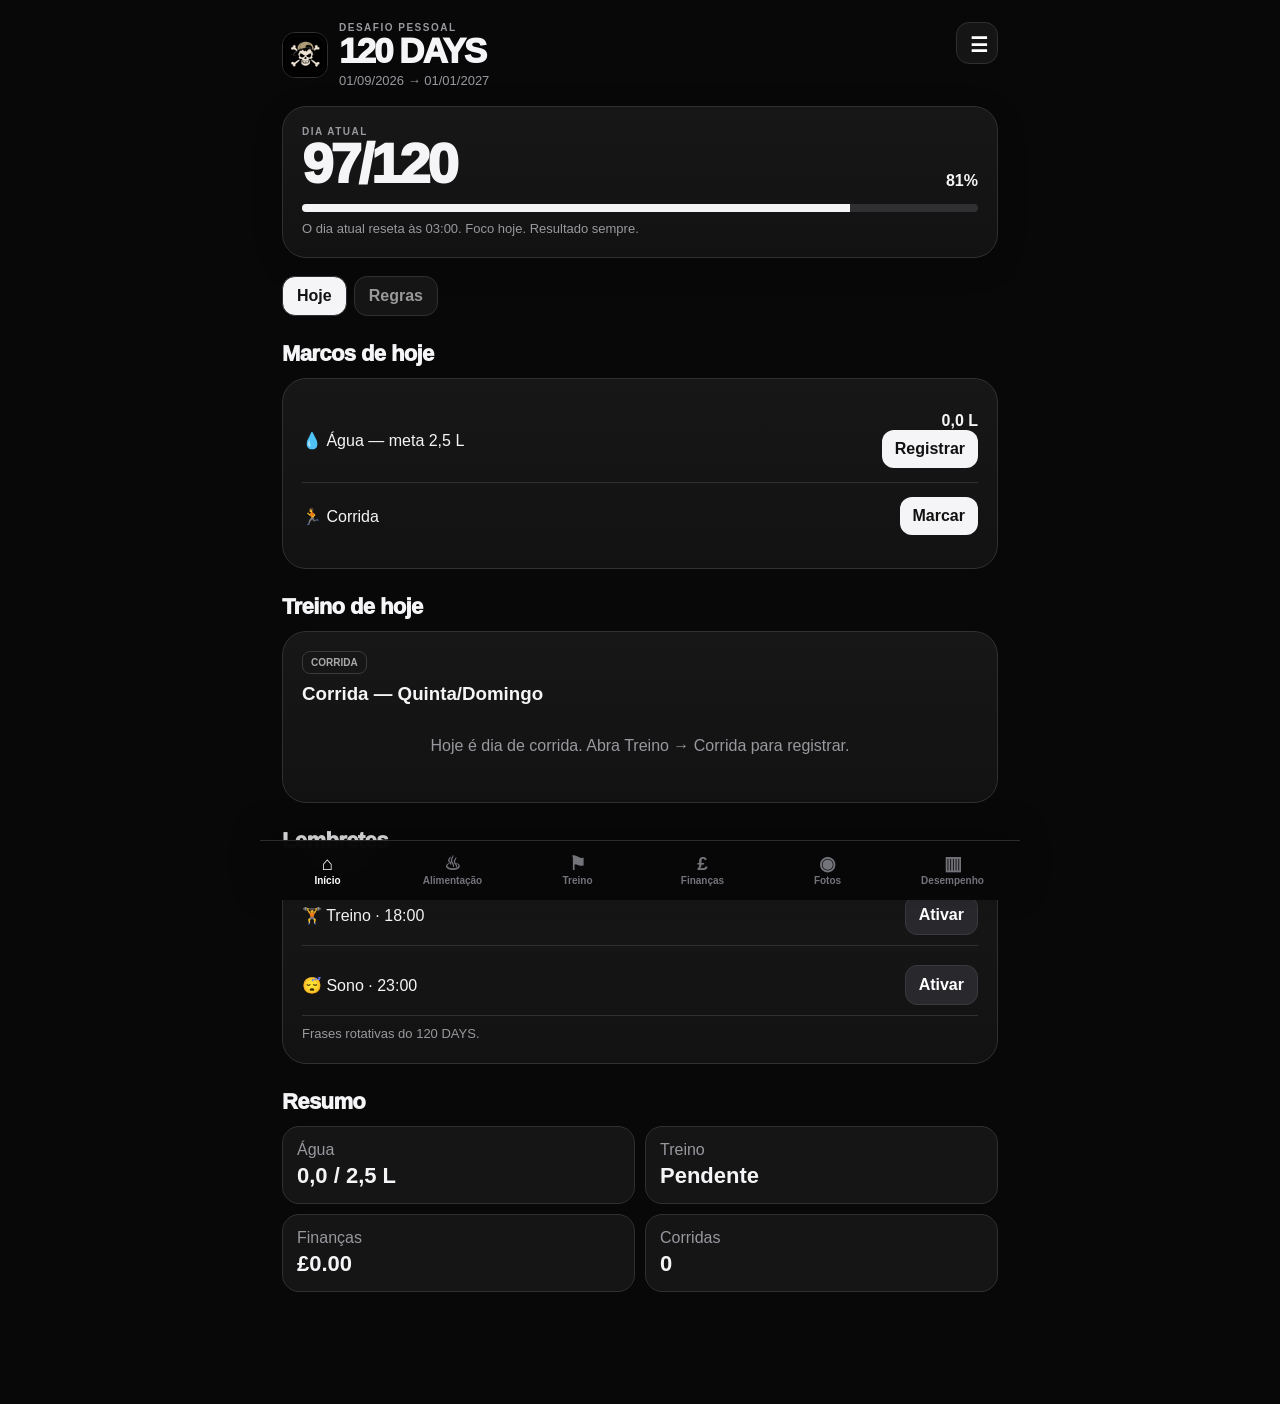
==== commit a0eb6b18: "Add files via upload" ====
--- a/index.html
+++ b/index.html
@@ -14,15 +14,10 @@
 :root{--bg:#080808;--card:#151515;--card2:#1d1d1f;--line:#303034;--text:#f5f5f7;--muted:#98989f;--green:#63d68b;--red:#ff625d;--gold:#d7b46a}
 *{box-sizing:border-box;-webkit-tap-highlight-color:transparent}
 html,body{margin:0;background:var(--bg);color:var(--text);font-family:-apple-system,BlinkMacSystemFont,"SF Pro Display","SF Pro Text",Arial,sans-serif}
-body{min-height:100vh;overflow-x:hidden;overscroll-behavior-y:none;touch-action:pan-y}
-body{padding-top:env(safe-area-inset-top)}
-main{padding-bottom:calc(112px + env(safe-area-inset-bottom));}
-header{padding-top:calc(8px + env(safe-area-inset-top));}
-input,select,textarea{font-size:16px}
-@supports (-webkit-touch-callout:none){body{-webkit-user-select:none;-webkit-touch-callout:none}input,textarea,select{-webkit-user-select:text}}
+body{min-height:100vh;overflow-x:hidden;overscroll-behavior-y:none;touch-action:pan-y;padding-top:env(safe-area-inset-top)}
 button,input,select{font:inherit}
 button{cursor:pointer}
-main{width:min(760px,100%);margin:0 auto;padding:18px 16px calc(112px + env(safe-area-inset-bottom))}
+main{width:min(760px,100%);margin:0 auto;padding:18px 16px calc(112px + env(safe-area-inset-bottom));scroll-padding-top:env(safe-area-inset-top)}
 header{display:flex;justify-content:space-between;align-items:flex-start;padding-top:4px}
 .brandWrap{display:flex;gap:11px;align-items:center}.logo{width:46px;height:46px;border-radius:13px;border:1px solid var(--line);object-fit:cover;background:#111}
 .eyebrow{font-size:10px;color:var(--muted);letter-spacing:1.5px;font-weight:900}.brand{font-size:35px;line-height:1;letter-spacing:-2px;font-weight:950}.date{font-size:13px;color:var(--muted);margin-top:5px}
@@ -49,7 +44,10 @@
 @media(min-width:700px){main{padding-left:22px;padding-right:22px}.photoGrid{grid-template-columns:repeat(4,1fr)}}
 @media(max-width:520px){.brand{font-size:35px}.num{font-size:56px}.logo{width:42px;height:42px}.bottom{border-radius:0}}
 
-.foodTarget{display:grid;grid-template-columns:150px 1fr;gap:16px;align-items:center}.foodDonutWrap{position:relative;width:150px;height:150px}.foodDonutWrap .donut{width:150px;height:150px}.foodLegend{display:grid;gap:9px}.foodLegend div{display:flex;justify-content:space-between;gap:10px;font-size:13px}.foodLegend span{color:var(--muted)}.foodGroups{display:grid;grid-template-columns:1fr 1fr;gap:10px;margin-top:15px}.foodGroup{display:flex;justify-content:space-between;align-items:center;text-align:left;background:var(--card);color:var(--text);border:1px solid var(--line);border-radius:16px;padding:14px;font-weight:900}.foodGroup span{color:var(--muted);font-size:20px}.foodOptions{display:grid;gap:0}.foodOption{display:flex;justify-content:space-between;padding:12px 0;border-bottom:1px solid var(--line)}.foodOption:last-child{border-bottom:0}.calday{appearance:none;border:0;color:var(--text);background:var(--card);font:inherit;min-height:38px;border-radius:10px;display:flex;flex-direction:column;align-items:center;justify-content:center;gap:4px;padding:5px}.calday:hover{background:var(--card2)}.detailScore{display:flex;align-items:baseline;gap:10px;margin-bottom:14px}.detailScore b{font-size:38px;letter-spacing:-2px}.detailScore span{color:var(--muted)}.detailCols{display:grid;grid-template-columns:1fr 1fr;gap:14px}.detailCols h4{margin:0 0 8px}.detailItem{padding:7px 0;border-bottom:1px solid var(--line);font-size:13px}.bottom{padding-bottom:calc(8px + env(safe-area-inset-bottom))}html{scroll-padding-top:calc(24px + env(safe-area-inset-top));scroll-behavior:smooth}@media(max-width:520px){.foodTarget{grid-template-columns:135px 1fr}.foodDonutWrap,.foodDonutWrap .donut{width:135px;height:135px}.detailCols{grid-template-columns:1fr}.foodGroups{grid-template-columns:1fr 1fr}}
+/* FINAL ADDITIONS — preserve existing UI */
+input,select,textarea{font-size:16px}
+html{overscroll-behavior-y:none}
+.foodTarget{display:grid;grid-template-columns:150px 1fr;gap:15px;align-items:center}.foodDonutWrap{position:relative;width:150px;height:150px}.foodDonutWrap svg{width:150px;height:150px;transform:rotate(-90deg)}.foodDonutWrap .ring{fill:none;stroke-width:26}.foodDonutWrap .center{transform:rotate(90deg)}.foodLegend{display:grid;gap:9px}.foodLegend div{display:flex;justify-content:space-between;gap:8px;font-size:13px}.foodLegend span{color:var(--muted)}.foodGroups{display:grid;grid-template-columns:1fr 1fr;gap:9px;margin-top:14px}.foodGroup{display:flex;justify-content:space-between;align-items:center;text-align:left;background:var(--card);color:var(--text);border:1px solid var(--line);border-radius:16px;padding:14px}.foodGroup span{color:var(--muted);font-size:20px}.foodOptions{margin-top:10px}.foodOption{display:flex;justify-content:space-between;padding:11px 0;border-bottom:1px solid var(--line)}.foodOption:last-child{border-bottom:0}.calday{appearance:none;color:var(--text);font:inherit;cursor:pointer}.dayDetail{margin-top:14px}.detailCols{display:grid;grid-template-columns:1fr 1fr;gap:12px}.detailItem{padding:8px 0;border-bottom:1px solid var(--line);font-size:13px}.detailScore{font-size:34px;font-weight:950;margin-bottom:12px}.reminderCard{display:grid;gap:9px}.reminderRow{display:flex;justify-content:space-between;align-items:center;gap:12px;padding:10px 0;border-bottom:1px solid var(--line)}.reminderRow:last-child{border-bottom:0}@media(max-width:520px){.foodTarget{grid-template-columns:135px 1fr}.foodDonutWrap,.foodDonutWrap svg{width:135px;height:135px}.detailCols{grid-template-columns:1fr}}
 </style>
 </head>
 <body>
@@ -64,12 +62,18 @@
   <div class="bar"><div class="fill" id="dayFill"></div></div>
   <div class="sub" id="dayStatus">O desafio começa em 01/09/2026.</div>
 </div>
+
+<div class="tabs" id="topTabs">
+  <button class="tab active" data-top="home" onclick="show('home',this)">Hoje</button>
+  <button class="tab" data-top="rules" onclick="show('rules',this)">Regras</button>
+</div>
+
 <section id="home" class="active">
   <div class="sectionTitle">Marcos de hoje</div>
   <div class="card" id="milestones"></div>
   <div class="sectionTitle">Treino de hoje</div>
   <div class="card" id="todayWorkout"></div>
-  <div class="sectionTitle">Lembretes</div><div class="card"><button onclick="enableReminders()">🔔 Ativar lembretes do 120 DAYS</button><div class="sub" style="margin-top:8px">18:00 treino · 23:00 sono · frases rotativas</div></div><div class="sectionTitle">Resumo</div>
+  <div class="sectionTitle">Lembretes</div><div class="card reminderCard"><div class="reminderRow"><span>🏋️ Treino · 18:00</span><button class="secondary" onclick="enableReminders()">Ativar</button></div><div class="reminderRow"><span>😴 Sono · 23:00</span><button class="secondary" onclick="enableReminders()">Ativar</button></div><div class="sub">Frases rotativas do 120 DAYS.</div></div><div class="sectionTitle">Resumo</div>
   <div class="grid">
     <div class="stat"><span class="muted">Água</span><b id="homeWater">0 / 2,5 L</b></div>
     <div class="stat"><span class="muted">Treino</span><b id="homeTraining">Pendente</b></div>
@@ -146,7 +150,7 @@
   <div class="sectionTitle">Desempenho — 120 dias</div>
   <div class="grid"><div class="stat"><span class="muted">Dias concluídos</span><b id="perfDays">0 / 120</b></div><div class="stat"><span class="muted">Treinos concluídos</span><b id="perfTraining">0</b></div><div class="stat"><span class="muted">Metas de água</span><b id="perfWater">0</b></div><div class="stat"><span class="muted">Corridas registradas</span><b id="perfRuns">0</b></div></div>
   <div class="sectionTitle">Histórico diário</div><div class="card"><div class="calendar" id="calendarHead"></div><div style="height:8px"></div><div class="calendar" id="dailyCalendar"></div></div>
-  <div id="dayDetail"></div><div class="sectionTitle">Registros recentes</div><div class="card" id="dailyHistory"></div>
+  <div id="dayDetail" class="dayDetail"></div><div class="sectionTitle">Registros recentes</div><div class="card" id="dailyHistory"></div>
 </section>
 </main>
 
@@ -166,42 +170,24 @@
 const END=new Date('2027-01-01T00:00:00');
 const RESET_HOUR=3;
 const KEY='120days_final_v2';
-const baseCategories=['Moradia','Transporte','Alimentação','Lazer'];
+const categories=['Moradia','Transporte','Alimentação','Lazer','Outros'];
+function financeCategories(){return [...categories.filter(c=>c!=='Outros'),...(state.customCategories||[]),'Outros']}
 const weekdays=['S','T','Q','Q','S','S','D'];
 const rules=[
- 'Constância — não pare.',
- 'Não repita o mesmo erro dois dias seguidos.',
- 'Siga o treino independentemente do cansaço.',
- 'Regra das 48 horas para comprar algo.',
- 'Faça o checklist todo dia.',
- 'Faça! Nem que seja o mínimo.',
- 'Não compense. Siga o ritmo previsto mesmo se falhar.',
- 'Dormir faz parte do desafio. Nada de ficar indo dormir tarde da madrugada.'
+ 'O desafio começa em 01/09/2026 e termina em 01/01/2027.',
+ 'O Dia 1 só começa a contar na data inicial; antes disso, o progresso fica em 0/120.',
+ 'O dia operacional reseta às 03:00.',
+ 'Meta diária de água: 2,5 L.',
+ 'Treinar de acordo com o treino programado para o dia.',
+ 'Corridas previstas: quinta-feira e domingo.',
+ 'Na musculação, a última série deve chegar perto da falha com técnica controlada.',
+ 'Se a faixa de repetições ficar fácil, aumentar o peso da máquina.',
+ 'Técnicas especiais somente na última série.',
+ 'Registrar água, treino, corrida, finanças e fotos para construir o histórico.'
 ];
-const foodGroups={
- 'Proteína':['Frango','Carne magra','Peixe','Atum','Ovos','Camarão','Peru'],
- 'Carboidratos':['Arroz','Batata','Mandioca','Aveia','Tapioca','Massa','Pão integral'],
- 'Verduras':['Brócolis','Couve-flor','Couve','Espinafre','Abobrinha','Vagem'],
- 'Saladas':['Alface','Tomate','Pepino','Cenoura','Rúcula','Beterraba'],
- 'Gorduras':['Abacate','Azeite','Castanhas','Pasta de amendoim'],
- 'Bebidas':['Água','Café sem açúcar','Chá sem açúcar']
-};
-const foodMeta={protein:150,carbs:140,fat:60,calories:1700};
-const A=[
- ['Supino reto','peito'],['Crucifixo','peito'],['Puxada alta','costas'],['Remada baixa','costas'],['Leg Press','pernas'],['Abdômen','abdômen']
-];
-const B=[
- ['Desenvolvimento de ombros','ombros'],['Elevação lateral','ombros'],['Rosca','bíceps'],['Tríceps','tríceps'],['Perna','pernas'],['Abdômen','abdômen']
-];
-const C=[
- ['Supino inclinado','peito'],['Crucifixo','peito'],['Puxada supinada','costas'],['Remada unilateral','costas'],['Elevação lateral','ombros'],['Leg Press','pernas'],['Abdômen','abdômen']
-];
-function cycleWorkout(day){
- if(!day)return {type:'—',title:'Próximo treino',items:[]};
- const n=(day-1)%4;
- if(n===3)return {type:'DESCANSO',title:'Descanso',items:[]};
- return n===0?{type:'A',title:'Treino A',items:A}:n===1?{type:'B',title:'Treino B',items:B}:{type:'C',title:'Treino C',items:C};
-}
+const food=[['Proteína','Frango, carne, boi, vaca, camarão, peixe, ovos'],['Vegetais','Brócolis, couve-flor, alface, tomate, couve, legumes'],['Frutas','Banana, maçã, morango, laranja, uva, mamão'],['Carboidratos','Arroz, batata, mandioca, aveia, tapioca, massa'],['Hidratação','Água — meta diária de 2,5 L']];
+const A=[['Chest Press','3 × 8–12','peito'],['Incline Chest Press','3 × 8–12','peito'],['Shoulder Press','3 × 8–12','ombros'],['Lateral Raise Machine','3 × 10–15','ombros'],['Triceps Pushdown Machine','3 × 10–15','tríceps'],['Triceps Extension Machine','3 × 10–15','tríceps']];
+const B=[['Lat Pulldown','3 × 8–12','costas'],['Seated Row Machine','3 × 8–12','costas'],['High Row Machine','3 × 8–12','costas'],['Rear Delt Machine','3 × 10–15','ombros'],['Biceps Curl Machine','3 × 10–15','bíceps'],['Preacher Curl Machine','3 × 10–15','bíceps']];
 
 const defaultState=()=>({days:{},weights:{},runs:[],photos:[],income:0,expenses:{},transactions:[],customCategories:[]});
 let state=loadState();
@@ -234,10 +220,11 @@
 function challengeDay(){return challengeInfo().day}
 function currentDateForDay(day){const d=new Date(START);d.setDate(d.getDate()+day-1);return d}
 function workoutFor(d){
- if(!d)return {type:'—',title:'Treino de hoje',items:[]};
- const date=currentDateForDay(d),dow=date.getDay();
+ if(!d)return {type:'—',title:'Desafio ainda não começou',items:[]};
+ const dow=currentDateForDay(d).getDay(); // 0 Sun ... 4 Thu
  if(dow===4||dow===0)return {type:'CORRIDA',title:'Corrida — Quinta/Domingo',items:[]};
- return cycleWorkout(d);
+ const cycle=Math.floor((d-1)/2)%2;
+ return cycle===0?{type:'DIA A',title:'Dia A — Peito + Ombros + Tríceps',items:A}:{type:'DIA B',title:'Dia B — Costas + Bíceps',items:B};
 }
 function isComplete(d){const x=state.days[d]||{};return Number(x.water||0)>=2.5&&!!x.training}
 function renderHeader(){
@@ -254,10 +241,10 @@
 function setWeight(name,v){state.weights[name]=String(v);save();renderHome();renderTraining()}
 function renderTraining(){renderWorkout(document.getElementById('workoutA'),A);renderWorkout(document.getElementById('workoutB'),B);renderRunning()}
 function renderHome(){
- const c=challengeInfo(), previewDay=c.day||1, d=state.days[previewDay]||{};
- const w=workoutFor(previewDay);
+ const c=challengeInfo(),d=c.day?state.days[c.day]||{}:{};
+ const w=workoutFor(c.day);
  document.getElementById('todayWorkout').innerHTML=`<span class="pill">${esc(w.type)}</span><h3 style="margin:9px 0 4px">${esc(w.title)}</h3>`;
- if(w.items.length)renderWorkout(document.getElementById('todayWorkout'),w.items);else document.getElementById('todayWorkout').innerHTML+=`<div class="empty">${c.started?'Hoje é dia de corrida. Abra Treino → Corrida para registrar.':'O treino já está disponível para você se preparar. O Dia 1 começa em 01/09.'}</div>`;
+ if(w.items.length)renderWorkout(document.getElementById('todayWorkout'),w.items);else document.getElementById('todayWorkout').innerHTML+=`<div class="empty">${c.started?'Hoje é dia de corrida. Abra Treino → Corrida para registrar.':'O treino de hoje aparecerá quando o desafio começar.'}</div>`;
  const water=Number(d.water||0),training=!!d.training;
  document.getElementById('milestones').innerHTML=`<div class="row"><span>💧 Água — meta 2,5 L</span><div style="text-align:right"><b>${water.toFixed(1).replace('.',',')} L</b><br><button class="${water>=2.5?'done':''}" onclick="waterPrompt()">${water>=2.5?'Concluído':'Registrar'}</button></div></div><div class="row"><span>${w.type==='CORRIDA'?'🏃 Corrida':'🏋️ Treino'}</span><button class="${training?'done':''}" onclick="toggleTraining()">${training?'Concluído':'Marcar'}</button></div>`;
  document.getElementById('homeWater').textContent=water.toFixed(1).replace('.',',')+' / 2,5 L';document.getElementById('homeTraining').textContent=training?'Concluído':'Pendente';document.getElementById('homeBalance').textContent=money(state.income-totalExpenses());document.getElementById('homeRuns').textContent=state.runs.length;
@@ -266,41 +253,26 @@
 function waterPrompt(){if(!guardStarted())return;const day=challengeDay(),current=state.days[day]?.water??'';const v=prompt('Quanto de água você bebeu hoje? (litros)',String(current));if(v===null)return;const n=Math.max(0,Number(String(v).replace(',','.'))||0);state.days[day]={...(state.days[day]||{}),water:n,waterGoal:n>=2.5};save();renderAll()}
 function toggleTraining(){if(!guardStarted())return;const day=challengeDay();state.days[day]={...(state.days[day]||{}),training:!(state.days[day]?.training)};save();renderAll()}
 function renderRules(){document.getElementById('rulesList').innerHTML=rules.map((r,i)=>`<div class="rule"><div class="ruleNo">${i+1}</div><div>${esc(r)}</div></div>`).join('')}
-function openRules(){nav('rules',null)}
+function openRules(){show('rules',document.querySelector('[data-top="rules"]'))}
+const foodGroups={Proteína:['Frango','Carne magra','Peixe','Atum','Ovos','Camarão'],Carboidratos:['Arroz','Batata','Mandioca','Aveia','Tapioca','Massa','Pão integral'],Verduras:['Brócolis','Couve-flor','Couve','Espinafre','Abobrinha'],Saladas:['Alface','Tomate','Pepino','Rúcula','Cenoura','Beterraba'],Gorduras:['Abacate','Azeite','Castanhas','Pasta de amendoim'],Bebidas:['Água','Café sem açúcar','Chá sem açúcar']};
+const foodTargets={protein:150,carbs:140,fat:60,calories:1700};
 function renderFood(){
  const el=document.getElementById('foodGuide');
- el.innerHTML=`
- <div class="foodTarget">
-   <div class="foodDonutWrap">
-    <svg class="donut" viewBox="0 0 200 200" aria-label="Distribuição diária de macros">
-      <circle class="ring" cx="100" cy="100" r="72" stroke="#2b2b2e"></circle>
-      <circle id="foodSeg1" class="ring" cx="100" cy="100" r="72" stroke="#63d68b"></circle>
-      <circle id="foodSeg2" class="ring" cx="100" cy="100" r="72" stroke="#f5f5f7"></circle>
-      <circle id="foodSeg3" class="ring" cx="100" cy="100" r="72" stroke="#d7b46a"></circle>
-    </svg>
-    <div class="center"><b>1 DIA</b><span>meta</span></div>
-   </div>
-   <div class="foodLegend">
-    <div><b>🥩 Proteína</b><span>${foodMeta.protein} g · 35%</span></div>
-    <div><b>🍚 Carboidratos</b><span>${foodMeta.carbs} g · 33%</span></div>
-    <div><b>🥑 Gorduras</b><span>${foodMeta.fat} g · 32%</span></div>
-    <div><b>🔥 Calorias</b><span>${foodMeta.calories} kcal</span></div>
-   </div>
- </div>
- <div class="foodGroups">
- ${Object.entries(foodGroups).map(([name,items])=>`<button class="foodGroup" onclick="openFoodGroup('${esc(name)}')"><b>${esc(name)}</b><span>›</span></button>`).join('')}
- </div>
- <div id="foodOptions"></div>`;
- const total=foodMeta.protein+foodMeta.carbs+foodMeta.fat;
- const circ=2*Math.PI*72; let off=0;
- [['foodSeg1',foodMeta.protein],['foodSeg2',foodMeta.carbs],['foodSeg3',foodMeta.fat]].forEach(([id,v])=>{
-  const len=circ*v/total,el2=document.getElementById(id);el2.setAttribute('stroke-dasharray',len+' '+circ);el2.setAttribute('stroke-dashoffset',-off);off+=len;
- });
-}
-function openFoodGroup(name){
- const opts=document.getElementById('foodOptions');
- const items=foodGroups[name]||[];
- opts.innerHTML=`<div class="sectionTitle small">${esc(name)}</div><div class="card foodOptions">${items.map(x=>`<div class="foodOption"><span>${esc(x)}</span><span>+</span></div>`).join('')}</div>`;
+ el.innerHTML=`<div class="foodTarget"><div class="foodDonutWrap"><svg viewBox="0 0 200 200"><circle class="ring" cx="100" cy="100" r="72" stroke="#303034"></circle><circle id="foodP" class="ring" cx="100" cy="100" r="72" stroke="#63d68b"></circle><circle id="foodC" class="ring" cx="100" cy="100" r="72" stroke="#f5f5f7"></circle><circle id="foodF" class="ring" cx="100" cy="100" r="72" stroke="#d7b46a"></circle></svg><div class="center"><b>METAS</b><span class="sub">dia</span></div></div><div class="foodLegend"><div><b>🥩 Proteína</b><span>${foodTargets.protein} g</span></div><div><b>🍚 Carboidratos</b><span>${foodTargets.carbs} g</span></div><div><b>🥑 Gorduras</b><span>${foodTargets.fat} g</span></div><div><b>🔥 Calorias</b><span>${foodTargets.calories} kcal</span></div></div></div><div class="foodGroups">${Object.keys(foodGroups).map(n=>`<button class="foodGroup" onclick="openFoodGroup('${esc(n)}')"><b>${esc(n)}</b><span>›</span></button>`).join('')}</div><div id="foodOptions"></div>`;
+ const total=foodTargets.protein+foodTargets.carbs+foodTargets.fat,circ=2*Math.PI*72;let off=0;[['foodP',foodTargets.protein],['foodC',foodTargets.carbs],['foodF',foodTargets.fat]].forEach(([id,v])=>{const q=document.getElementById(id),len=circ*v/total;q.setAttribute('stroke-dasharray',len+' '+circ);q.setAttribute('stroke-dashoffset',-off);off+=len});
+}
+function openFoodGroup(name){const el=document.getElementById('foodOptions');el.innerHTML=`<div class="sectionTitle small">${esc(name)}</div><div class="card foodOptions">${(foodGroups[name]||[]).map(x=>`<div class="foodOption"><span>${esc(x)}</span><span>›</span></div>`).join('')}</div>`} 
+function totalExpenses(){return Object.values(state.expenses).reduce((a,b)=>a+Number(b||0),0)}
+function addIncome(e){e.preventDefault();const v=Number(document.getElementById('income').value||0);if(v<=0)return;state.income+=v;state.transactions.unshift({type:'income',value:v,category:'Renda',date:new Date().toISOString()});document.getElementById('income').value='';save();renderAll()}
+function addExpense(e){e.preventDefault();const v=Number(document.getElementById('expense').value||0),c=document.getElementById('category').value;if(c==='__new__'){const n=prompt('Nome da nova categoria');if(!n||!n.trim())return;const name=n.trim();if(!financeCategories().includes(name)){state.customCategories=state.customCategories||[];state.customCategories.push(name);save();renderFinance()}document.getElementById('category').value=name;return}if(v<=0)return;state.expenses[c]=(state.expenses[c]||0)+v;state.transactions.unshift({type:'expense',value:v,category:c,date:new Date().toISOString()});document.getElementById('expense').value='';save();renderAll()}
+function renderFinance(){
+ const cats=financeCategories();
+ const sel=document.getElementById('category'); if(sel)sel.innerHTML=cats.map(c=>`<option value="${esc(c)}">${esc(c)}</option>`).join('')+'<option value="__new__">＋ Criar nova categoria</option>';
+ const vals=cats.map(c=>Number(state.expenses[c]||0)),sum=vals.reduce((a,b)=>a+b,0),circ=2*Math.PI*72;let off=0;
+ document.getElementById('expenseTotal').textContent=money(sum);document.getElementById('incomeShow').textContent=money(state.income);document.getElementById('expenseShow').textContent=money(sum);document.getElementById('balanceShow').textContent=money(state.income-sum);
+ ['seg1','seg2','seg3','seg4','seg5'].forEach((id,i)=>{const el=document.getElementById(id),len=sum?circ*vals[i]/sum:0;el.setAttribute('stroke-dasharray',len+' '+circ);el.setAttribute('stroke-dashoffset',-off);off+=len});
+ document.getElementById('legend').innerHTML=cats.map((c,i)=>`<div class="legendRow"><span><i class="dot c${i+1}"></i>${c}</span><b>${money(vals[i])}</b></div>`).join('');
+ const tx=state.transactions.slice(0,20);document.getElementById('financeHistory').innerHTML=tx.length?tx.map(t=>`<div class="historyItem"><div class="top"><b>${t.type==='income'?'Renda':'Gasto — '+esc(t.category)}</b><b>${t.type==='income'?'+':'−'}${money(t.value)}</b></div><div class="sub">${new Date(t.date).toLocaleDateString('pt-BR')}</div></div>`).join(''):'<div class="empty">Nenhum lançamento ainda.</div>';
 }
 function addRun(e){e.preventDefault();if(!guardStarted())return;const day=challengeDay(),dist=Number(document.getElementById('runDistance').value||0),pace=document.getElementById('runPace').value.trim();if(dist<=0||!pace)return;state.runs.unshift({date:new Date().toISOString(),day,distance:dist,pace});state.days[day]={...(state.days[day]||{}),run:true};save();document.getElementById('runDistance').value='';document.getElementById('runPace').value='';renderAll();subTab('running',document.querySelector('#training .tabs .tab:nth-child(2)'))}
 function renderRunning(){document.getElementById('runHistory').innerHTML=state.runs.length?state.runs.map(r=>`<div class="historyItem"><div class="top"><b>Dia ${r.day}</b><b>${Number(r.distance).toFixed(2).replace('.',',')} km</b></div><div class="sub">${new Date(r.date).toLocaleDateString('pt-BR')} · pace ${esc(r.pace)}</div></div>`).join(''):'<div class="empty">Nenhuma corrida registrada ainda.</div>'}
@@ -320,82 +292,30 @@
  document.getElementById('dailyHistory').innerHTML=rows.length?rows.join(''):'<div class="empty">O histórico aparecerá conforme você registrar cada dia.</div>';
 }
 function openDayDetail(day){
- const d=currentDateForDay(day),x=state.days[day]||{},w=workoutFor(day);
- const ok=[],fail=[];
- if(Number(x.water||0)>=2.5)ok.push('Água atingida');else fail.push('Meta de água');
+ const d=currentDateForDay(day),x=state.days[day]||{},w=workoutFor(day),ok=[],fail=[];
+ if(Number(x.water||0)>=2.5)ok.push('Água atingida');else fail.push('Meta de água não atingida');
  if(x.training)ok.push(w.type==='CORRIDA'?'Corrida registrada':'Treino realizado');else fail.push(w.type==='CORRIDA'?'Corrida não registrada':'Treino não realizado');
  const tx=state.transactions.filter(t=>new Date(t.date).toLocaleDateString('pt-BR')===d.toLocaleDateString('pt-BR'));
- const spend=tx.filter(t=>t.type==='expense').reduce((a,t)=>a+Number(t.value||0),0);
- if(spend===0)ok.push('Sem gastos registrados');else ok.push('Finanças registradas');
- const pct=Math.round(ok.length/(ok.length+fail.length||1)*100);
- const detail=document.getElementById('dayDetail');
- if(!detail)return;
- detail.innerHTML=`<div class="sectionTitle">Panorama — ${d.toLocaleDateString('pt-BR')}</div><div class="card">
- <div class="detailScore"><b>${pct}%</b><span>cumprimento do dia</span></div>
- <div class="detailCols"><div><h4>🟢 Deu certo</h4>${ok.map(v=>`<div class="detailItem">${esc(v)}</div>`).join('')||'<div class="muted">Nada registrado.</div>'}</div>
- <div><h4>🔴 Falhou</h4>${fail.map(v=>`<div class="detailItem">${esc(v)}</div>`).join('')||'<div class="muted">Nenhuma falha registrada.</div>'}</div></div>
- <div class="sub" style="margin-top:12px">Treino: ${esc(w.title)} · Gastos: ${money(spend)}</div></div>`;
- detail.scrollIntoView({behavior:'smooth',block:'start'});
-}
+ if(tx.length)ok.push('Finanças registradas');
+ const total=ok.length+fail.length||1,pct=Math.round(ok.length/total*100);
+ const el=document.getElementById('dayDetail'); if(!el)return;
+ el.innerHTML=`<div class="sectionTitle">Panorama — ${d.toLocaleDateString('pt-BR')}</div><div class="card"><div class="detailScore">${pct}%</div><div class="detailCols"><div><b>🟢 Deu certo</b>${ok.map(v=>`<div class="detailItem">${esc(v)}</div>`).join('')||'<div class="muted">Nada registrado.</div>'}</div><div><b>🔴 Falhou</b>${fail.map(v=>`<div class="detailItem">${esc(v)}</div>`).join('')||'<div class="muted">Nenhuma falha registrada.</div>'}</div></div><div class="sub" style="margin-top:12px">${esc(w.title)}</div></div>`;
+ el.scrollIntoView({behavior:'smooth',block:'start'});
+}
+
 function nav(id,btn){showSection(id);document.querySelectorAll('.navBtn').forEach(b=>b.classList.remove('active'));if(btn)btn.classList.add('active');window.scrollTo(0,0)}
 function show(id,btn){showSection(id);if(btn){document.querySelectorAll('#topTabs .tab').forEach(b=>b.classList.remove('active'));btn.classList.add('active')}if(['home','rules'].includes(id)){document.querySelectorAll('.navBtn').forEach(b=>b.classList.remove('active'));document.querySelector('[data-nav="home"]').classList.add('active')}window.scrollTo(0,0)}
 function showSection(id){document.querySelectorAll('section').forEach(s=>s.classList.toggle('active',s.id===id));currentView=id}
 function subTab(id,btn){runSub=id;document.getElementById('complete').style.display=id==='complete'?'block':'none';document.getElementById('running').style.display=id==='running'?'block':'none';document.querySelectorAll('#training .tabs .tab').forEach(b=>b.classList.remove('active'));if(btn)btn.classList.add('active')}
 function renderAll(){renderHeader();renderHome();renderRules();renderFood();renderTraining();renderFinance();renderPhotos();renderPerformance()}
-
-const workoutMessages=[
- 'Já treinou, vagabundo? 🫵',
- 'Levanta do sofá e vai.',
- 'O sofá não vai construir seu shape.',
- 'Tá esperando o quê? Vai treinar.',
- 'Seu treino não vai se fazer sozinho.',
- 'Menos desculpa. Mais treino.',
- 'Vai fazer o mínimo. Mas VAI.',
- '120 DAYS não se vence deitado.',
- 'Bora. O shape não vem por delivery.'
-];
-const sleepMessages=[
- 'Tá acordado ainda????? 😐',
- 'Vai dormir, animal.',
- '23h. Fecha essa porra e vai dormir.',
- 'O desafio também acontece dormindo.',
- 'Ainda tá acordado? Vai dormir.',
- 'Seu corpo precisa descansar, campeão.',
- 'Chega de celular. Cama.',
- 'Amanhã tem mais. Vai dormir.',
- 'Dormir também faz parte do desafio.',
- 'Você não vai ganhar o desafio às 2 da manhã.',
- 'Desliga essa merda e dorme. 😴'
-];
-function enableReminders(){
- if(!('Notification' in window)){alert('Este navegador não oferece notificações para o app.');return}
- Notification.requestPermission().then(p=>{
-  if(p==='granted'){localStorage.setItem('120days_notifications','on');alert('Lembretes ativados: treino às 18h e sono às 23h.');}
-  else alert('Permissão de notificações não concedida.');
- });
-}
-function reminderKey(type,date){return '120days_reminder_'+type+'_'+date}
-function checkReminders(){
- if(!('Notification' in window)||Notification.permission!=='granted')return;
- const now=new Date(),h=now.getHours(),m=now.getMinutes(),date=localKeyDate(now);
- const c=challengeInfo();
- if(h===18 && m<1 && c.started){
-  const w=workoutFor(c.day);
-  if(w.type!=='DESCANSO' && w.type!=='CORRIDA'){
-   const key=reminderKey('workout',date);
-   if(!localStorage.getItem(key)){new Notification('120 DAYS — TREINO',{body:workoutMessages[Math.floor(Math.random()*workoutMessages.length)]});localStorage.setItem(key,'1')}
-  }
- }
- if(h===23 && m<1){
-  const key=reminderKey('sleep',date);
-  if(!localStorage.getItem(key)){new Notification('120 DAYS — SONO',{body:sleepMessages[Math.floor(Math.random()*sleepMessages.length)]});localStorage.setItem(key,'1')}
- }
-}
-setInterval(checkReminders,30000);
+const workoutMessages=['Já treinou, vagabundo? 🫵','Levanta do sofá e vai.','O sofá não vai construir seu shape.','Tá esperando o quê? Vai treinar.','Seu treino não vai se fazer sozinho.','Menos desculpa. Mais treino.','Vai fazer o mínimo. Mas VAI.','120 DAYS não se vence deitado.'];
+const sleepMessages=['Tá acordado ainda????? 😐','Vai dormir, animal.','23h. Fecha essa porra e vai dormir.','O desafio também acontece dormindo.','Ainda tá acordado? Vai dormir.','Seu corpo precisa descansar, campeão.','Chega de celular. Cama.','Dormir também faz parte do desafio.','Desliga essa merda e dorme. 😴'];
+function enableReminders(){if(!('Notification' in window)){alert('Notificações não são suportadas neste navegador.');return}Notification.requestPermission().then(p=>{if(p==='granted'){localStorage.setItem('120days_reminders','on');alert('Lembretes ativados.');}else alert('Permissão de notificações não concedida.')})}
+function checkReminders(){if(!('Notification' in window)||Notification.permission!=='granted'||localStorage.getItem('120days_reminders')!=='on')return;const now=new Date(),date=localKeyDate(now),h=now.getHours(),m=now.getMinutes();if(m!==0)return;if(h===18){const d=challengeDay(),w=workoutFor(d);if(w.type!=='DESCANSO'&&w.type!=='CORRIDA'&&!localStorage.getItem('120days_r_'+date)){new Notification('120 DAYS — TREINO',{body:workoutMessages[Math.floor(Math.random()*workoutMessages.length)]});localStorage.setItem('120days_r_'+date,'1')}}if(h===23&&!localStorage.getItem('120days_s_'+date)){new Notification('120 DAYS — SONO',{body:sleepMessages[Math.floor(Math.random()*sleepMessages.length)]});localStorage.setItem('120days_s_'+date,'1')}}
+
+renderAll();
 checkReminders();
-
-renderAll();
-setInterval(()=>{const before=challengeDay();renderAll();const after=challengeDay();if(before!==after)window.scrollTo(0,0)},30000);
+setInterval(()=>{checkReminders();const before=challengeDay();renderAll();const after=challengeDay();if(before!==after)window.scrollTo(0,0)},30000);
 if('serviceWorker' in navigator)window.addEventListener('load',()=>navigator.serviceWorker.register('sw.js').catch(()=>{}));
 </script>
 </body>
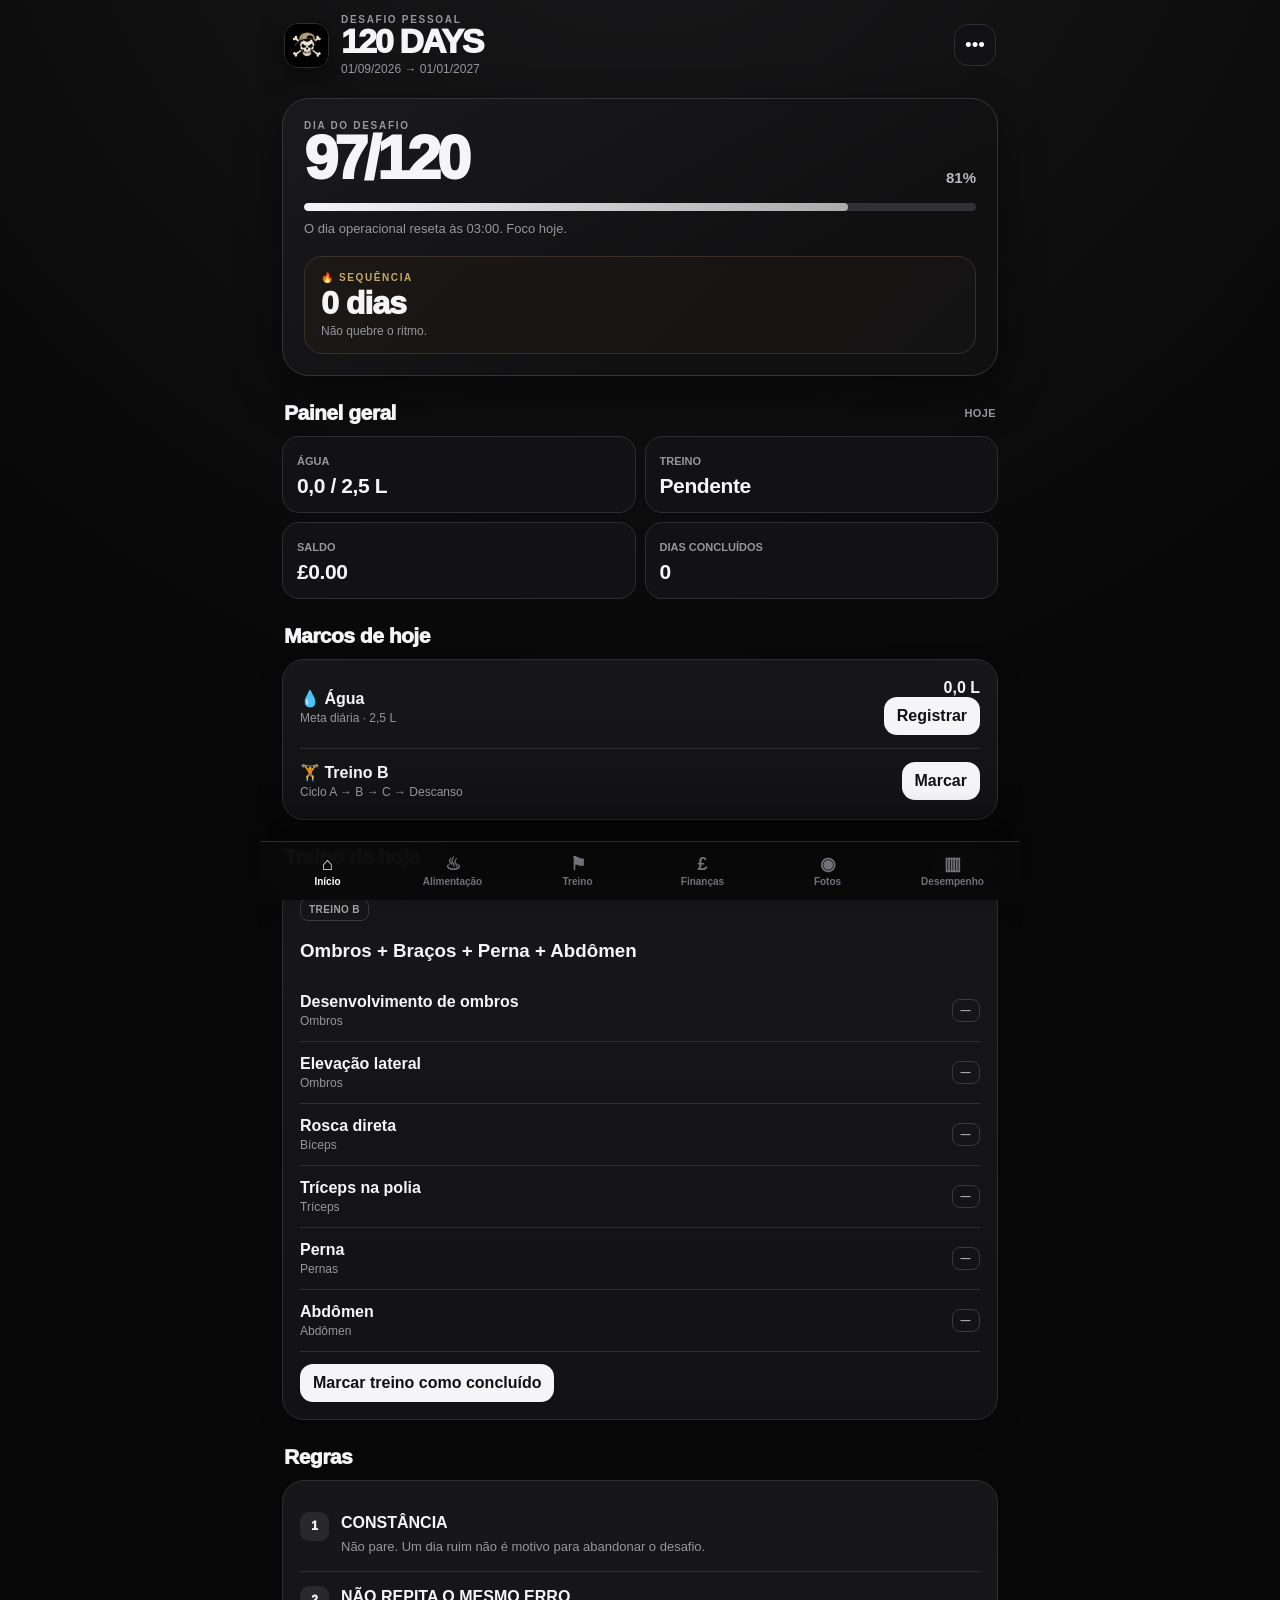
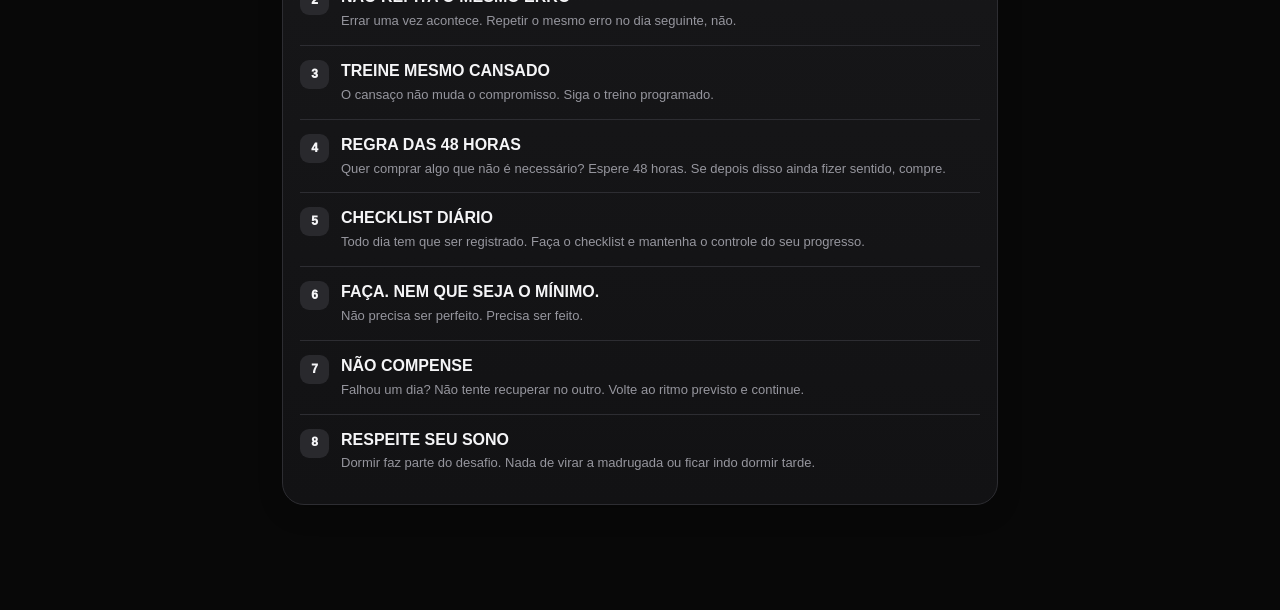
==== commit c52f18fb: "Add files via upload" ====
--- a/index.html
+++ b/index.html
@@ -2,8 +2,8 @@
 <html lang="pt-BR">
 <head>
 <meta charset="utf-8">
-<meta name="viewport" content="width=device-width,initial-scale=1,maximum-scale=1,user-scalable=no,viewport-fit=cover">
-<meta name="theme-color" content="#080808">
+<meta name="viewport" content="width=device-width,initial-scale=1,viewport-fit=cover">
+<meta name="theme-color" content="#090909">
 <meta name="apple-mobile-web-app-capable" content="yes">
 <meta name="apple-mobile-web-app-status-bar-style" content="black-translucent">
 <meta name="apple-mobile-web-app-title" content="120 DAYS">
@@ -11,148 +11,94 @@
 <link rel="manifest" href="manifest.json">
 <title>120 DAYS</title>
 <style>
-:root{--bg:#080808;--card:#151515;--card2:#1d1d1f;--line:#303034;--text:#f5f5f7;--muted:#98989f;--green:#63d68b;--red:#ff625d;--gold:#d7b46a}
-*{box-sizing:border-box;-webkit-tap-highlight-color:transparent}
-html,body{margin:0;background:var(--bg);color:var(--text);font-family:-apple-system,BlinkMacSystemFont,"SF Pro Display","SF Pro Text",Arial,sans-serif}
-body{min-height:100vh;overflow-x:hidden;overscroll-behavior-y:none;touch-action:pan-y;padding-top:env(safe-area-inset-top)}
-button,input,select{font:inherit}
-button{cursor:pointer}
-main{width:min(760px,100%);margin:0 auto;padding:18px 16px calc(112px + env(safe-area-inset-bottom));scroll-padding-top:env(safe-area-inset-top)}
-header{display:flex;justify-content:space-between;align-items:flex-start;padding-top:4px}
-.brandWrap{display:flex;gap:11px;align-items:center}.logo{width:46px;height:46px;border-radius:13px;border:1px solid var(--line);object-fit:cover;background:#111}
-.eyebrow{font-size:10px;color:var(--muted);letter-spacing:1.5px;font-weight:900}.brand{font-size:35px;line-height:1;letter-spacing:-2px;font-weight:950}.date{font-size:13px;color:var(--muted);margin-top:5px}
-.iconbtn{width:42px;height:42px;border-radius:13px;background:var(--card);border:1px solid var(--line);color:#fff;font-size:20px}
-.hero,.card{background:linear-gradient(180deg,#171717 0%,#121212 100%);border:1px solid #303033;border-radius:24px;padding:19px}.hero{margin-top:18px;box-shadow:0 8px 30px rgba(0,0,0,.18)}
-.heroRow{display:flex;justify-content:space-between;align-items:end}.num{font-size:56px;font-weight:950;letter-spacing:-3px;line-height:.95}.pct{font-size:16px}.bar{height:8px;background:#303033;border-radius:20px;overflow:hidden;margin:14px 0 8px}.fill{height:100%;background:#f5f5f7;width:0;transition:width .25s ease}.sub{color:var(--muted);font-size:13px;line-height:1.4}
-.sectionTitle{font-size:22px;font-weight:950;letter-spacing:-.6px;margin:25px 0 11px}.sectionTitle.small{font-size:17px}
-.grid{display:grid;grid-template-columns:1fr 1fr;gap:10px}.stat{padding:14px;border:1px solid var(--line);border-radius:17px;background:var(--card)}.stat b{display:block;font-size:22px;margin-top:4px}.muted{color:var(--muted)}
-.row{display:flex;justify-content:space-between;align-items:center;gap:12px;padding:14px 0;border-bottom:1px solid var(--line)}.row:last-child{border-bottom:0}
-button,.btn{border:0;border-radius:12px;padding:10px 13px;font-weight:850;background:#f5f5f7;color:#111}.btn.secondary,button.secondary{background:#29292d;color:#fff;border:1px solid #3a3a3e}.btn.done,button.done{background:#284f37;color:#aef0c2}.btn.danger{background:#35201f;color:#ffb7b3}
-.pill{font-size:10px;border:1px solid #3a3a3e;border-radius:8px;padding:5px 8px;color:#aaa;display:inline-block;font-weight:900}
-.exercise{padding:13px 0;border-bottom:1px solid var(--line)}.exercise:last-child{border:0}.exname{font-weight:850}.meta{font-size:12px;color:var(--muted);margin-top:4px}.weight{width:82px;background:#202024;color:#fff;border:1px solid #39393d;border-radius:10px;padding:9px;font-size:15px;text-align:center}
-.form{display:grid;gap:9px}.two{display:grid;grid-template-columns:1fr 1fr;gap:9px}input,select,textarea{width:100%;background:#202024;color:#fff;border:1px solid #37373b;border-radius:12px;padding:12px;font-size:16px;outline:none}input:focus,select:focus,textarea:focus{border-color:#777}textarea{min-height:90px;resize:vertical}
-.tabs{display:flex;gap:7px;overflow-x:auto;scrollbar-width:none;margin:18px 0 4px}.tabs::-webkit-scrollbar{display:none}.tab{white-space:nowrap;background:var(--card);color:#999;border:1px solid var(--line);border-radius:13px;padding:10px 14px;font-weight:850}.tab.active{background:#f5f5f7;color:#111}
-section{display:none}section.active{display:block;animation:fade .16s ease}@keyframes fade{from{opacity:.55;transform:translateY(3px)}to{opacity:1;transform:none}}
-.notice{border:1px solid #3a3424;background:#191713;color:#e7d6a5;border-radius:16px;padding:13px;font-size:12px;line-height:1.45}
-.rule{padding:12px 0;border-bottom:1px solid var(--line);display:flex;gap:10px;line-height:1.45}.rule:last-child{border:0}.ruleNo{width:25px;height:25px;border-radius:8px;background:#2a2a2d;display:grid;place-items:center;font-weight:900;font-size:12px;flex:none}
-.history{display:grid;gap:8px}.historyItem{background:#1b1b1d;border:1px solid var(--line);border-radius:15px;padding:12px}.historyItem .top{display:flex;justify-content:space-between;gap:10px}.empty{padding:28px 12px;text-align:center;color:var(--muted)}
-.photoGrid{display:grid;grid-template-columns:repeat(3,1fr);gap:7px}.photoGrid img{width:100%;aspect-ratio:1;object-fit:cover;border-radius:13px;border:1px solid var(--line)}
-.donutBox{display:grid;place-items:center;position:relative;margin:7px 0 12px}.donut{width:205px;height:205px;transform:rotate(-90deg)}.ring{fill:none;stroke-width:28}.center{position:absolute;text-align:center}.center b{display:block;font-size:28px}.legend{display:grid;gap:8px}.legendRow{display:flex;justify-content:space-between;font-size:13px}.dot{width:9px;height:9px;border-radius:50%;display:inline-block;margin-right:7px}.c1{background:#f5f5f7}.c2{background:#aaa}.c3{background:#777}.c4{background:#555}.c5{background:#303035}
-.calendar{display:grid;grid-template-columns:repeat(7,1fr);gap:7px}.weekday{text-align:center;color:var(--muted);font-size:10px;font-weight:900}.calday{min-height:38px;border:1px solid var(--line);border-radius:10px;background:#111113;display:flex;flex-direction:column;align-items:center;justify-content:center;gap:3px;font-size:12px}.calday.empty{border:0;background:transparent}.calday .dotStatus{width:7px;height:7px;border-radius:50%;background:#3b3b40}.calday.done .dotStatus{background:var(--green)}.calday.missed .dotStatus{background:var(--red)}.calday.today{outline:1px solid #f5f5f7}
-.bottom{position:fixed!important;left:0!important;right:0!important;bottom:0!important;width:100%;max-width:760px;margin:0 auto;padding:7px 5px calc(8px + env(safe-area-inset-bottom));background:rgba(8,8,9,.97);backdrop-filter:blur(22px);-webkit-backdrop-filter:blur(22px);border-top:1px solid #2b2b2e;display:flex;justify-content:space-around;z-index:99999;box-shadow:0 -10px 30px rgba(0,0,0,.25)}
-.navBtn{flex:1;background:none!important;color:#73737a!important;border:0!important;padding:6px 2px!important;font-size:10px;font-weight:850;min-width:0}.navBtn.active{color:#fff!important}.navIcon{font-size:19px;line-height:19px;display:block;margin-bottom:2px}
-@media(min-width:700px){main{padding-left:22px;padding-right:22px}.photoGrid{grid-template-columns:repeat(4,1fr)}}
-@media(max-width:520px){.brand{font-size:35px}.num{font-size:56px}.logo{width:42px;height:42px}.bottom{border-radius:0}}
-
-/* FINAL ADDITIONS — preserve existing UI */
-input,select,textarea{font-size:16px}
-html{overscroll-behavior-y:none}
-.foodTarget{display:grid;grid-template-columns:150px 1fr;gap:15px;align-items:center}.foodDonutWrap{position:relative;width:150px;height:150px}.foodDonutWrap svg{width:150px;height:150px;transform:rotate(-90deg)}.foodDonutWrap .ring{fill:none;stroke-width:26}.foodDonutWrap .center{transform:rotate(90deg)}.foodLegend{display:grid;gap:9px}.foodLegend div{display:flex;justify-content:space-between;gap:8px;font-size:13px}.foodLegend span{color:var(--muted)}.foodGroups{display:grid;grid-template-columns:1fr 1fr;gap:9px;margin-top:14px}.foodGroup{display:flex;justify-content:space-between;align-items:center;text-align:left;background:var(--card);color:var(--text);border:1px solid var(--line);border-radius:16px;padding:14px}.foodGroup span{color:var(--muted);font-size:20px}.foodOptions{margin-top:10px}.foodOption{display:flex;justify-content:space-between;padding:11px 0;border-bottom:1px solid var(--line)}.foodOption:last-child{border-bottom:0}.calday{appearance:none;color:var(--text);font:inherit;cursor:pointer}.dayDetail{margin-top:14px}.detailCols{display:grid;grid-template-columns:1fr 1fr;gap:12px}.detailItem{padding:8px 0;border-bottom:1px solid var(--line);font-size:13px}.detailScore{font-size:34px;font-weight:950;margin-bottom:12px}.reminderCard{display:grid;gap:9px}.reminderRow{display:flex;justify-content:space-between;align-items:center;gap:12px;padding:10px 0;border-bottom:1px solid var(--line)}.reminderRow:last-child{border-bottom:0}@media(max-width:520px){.foodTarget{grid-template-columns:135px 1fr}.foodDonutWrap,.foodDonutWrap svg{width:135px;height:135px}.detailCols{grid-template-columns:1fr}}
+:root{--bg:#080808;--surface:#121214;--surface2:#18181b;--surface3:#202024;--line:#2d2d32;--text:#f5f5f7;--muted:#96969e;--soft:#b9b9c0;--green:#61d38b;--red:#ff625d;--gold:#d7b46a;--blue:#5b9cff;--purple:#a56cff}
+*{box-sizing:border-box;-webkit-tap-highlight-color:transparent}html{background:var(--bg);scroll-behavior:smooth}body{margin:0;min-height:100vh;background:radial-gradient(circle at 50% -10%,#1a1a1c 0,#080808 38%);color:var(--text);font-family:-apple-system,BlinkMacSystemFont,"SF Pro Display","SF Pro Text",Arial,sans-serif;overflow-x:hidden}button,input,select{font:inherit}button{cursor:pointer}
+.app{width:min(760px,100%);margin:auto;padding:calc(12px + env(safe-area-inset-top)) 16px calc(105px + env(safe-area-inset-bottom))}
+.top{display:flex;justify-content:space-between;align-items:center;padding:2px 2px 6px}.brandWrap{display:flex;align-items:center;gap:12px}.logo{width:45px;height:45px;border-radius:14px;object-fit:cover;border:1px solid var(--line);box-shadow:0 8px 25px #0008}.eyebrow{font-size:10px;letter-spacing:1.7px;color:var(--muted);font-weight:900}.brand{font-size:34px;line-height:.98;font-weight:950;letter-spacing:-2px}.date{font-size:12px;color:var(--muted);margin-top:4px}.menu{width:42px;height:42px;border-radius:14px;background:var(--surface);border:1px solid var(--line);color:#fff;font-size:19px}
+section{display:none}section.active{display:block;animation:appear .18s ease}@keyframes appear{from{opacity:.5;transform:translateY(4px)}to{opacity:1;transform:none}}
+.hero{margin-top:16px;padding:21px;border:1px solid #343438;border-radius:27px;background:linear-gradient(150deg,#1a1a1d,#101011 70%);box-shadow:0 20px 45px #0007}.heroTop{display:flex;align-items:flex-end;justify-content:space-between}.day{font-size:61px;line-height:.9;letter-spacing:-4px;font-weight:950}.percent{font-size:15px;color:var(--soft);font-weight:900}.progress{height:8px;background:#303035;border-radius:99px;overflow:hidden;margin:17px 0 9px}.progress i{display:block;height:100%;width:0;background:linear-gradient(90deg,#f5f5f7,#aaa);border-radius:99px;transition:width .3s}.sub{font-size:13px;color:var(--muted);line-height:1.45}
+.streak{margin-top:17px;padding:15px 16px;border:1px solid #39302a;border-radius:18px;background:linear-gradient(135deg,#1b1815,#141313)}.streakLabel{font-size:10px;letter-spacing:1.6px;color:#c6a96b;font-weight:900}.streakNum{font-size:32px;font-weight:950;letter-spacing:-1px;margin-top:2px}.streakHint{font-size:12px;color:var(--muted);margin-top:2px}
+.sectionTitle{display:flex;justify-content:space-between;align-items:center;margin:25px 2px 11px;font-size:21px;font-weight:950;letter-spacing:-.5px}.sectionTitle small{font-size:11px;color:var(--muted);font-weight:800;letter-spacing:.4px}.card{background:linear-gradient(180deg,#171719,#121214);border:1px solid var(--line);border-radius:22px;padding:17px;box-shadow:0 8px 25px #0003}.grid{display:grid;grid-template-columns:1fr 1fr;gap:9px}.stat{background:var(--surface);border:1px solid var(--line);border-radius:17px;padding:14px}.stat span{font-size:11px;color:var(--muted);font-weight:800}.stat b{display:block;font-size:21px;margin-top:5px;letter-spacing:-.4px}
+.row{display:flex;justify-content:space-between;align-items:center;gap:12px;padding:13px 0;border-bottom:1px solid var(--line)}.row:first-child{padding-top:2px}.row:last-child{border-bottom:0;padding-bottom:2px}.rowTitle{font-weight:850}.rowMeta{font-size:12px;color:var(--muted);margin-top:3px}.btn{border:0;border-radius:13px;padding:10px 13px;background:#f5f5f7;color:#111;font-weight:900;white-space:nowrap}.btn.secondary{background:#29292d;color:#fff;border:1px solid #3a3a3e}.btn.done{background:#244a33;color:#aaf0c2}.btn.danger{background:#38201f;color:#ffb7b3}
+.pill{display:inline-flex;padding:5px 8px;border:1px solid #3a3a3e;border-radius:8px;color:#aaa;font-size:10px;font-weight:900;letter-spacing:.4px}.empty{text-align:center;color:var(--muted);padding:25px 10px}.notice{border:1px solid #3a3424;background:#191713;color:#e5d5aa;border-radius:16px;padding:13px;font-size:12px;line-height:1.45}
+.exercise{padding:13px 0;border-bottom:1px solid var(--line)}.exercise:last-child{border-bottom:0}.exerciseTop{display:flex;align-items:center;justify-content:space-between;gap:10px}.exname{font-weight:850}.meta{font-size:12px;color:var(--muted);margin-top:4px}.weight{width:82px;background:#202024;color:#fff;border:1px solid #3a3a3e;border-radius:11px;padding:9px;text-align:center;outline:none}.weight:focus{border-color:#888}.checkline{display:flex;align-items:center;gap:9px;color:var(--soft);font-size:14px;margin-top:15px}.check{width:22px;height:22px;accent-color:#fff}
+.tabs{display:flex;gap:7px;overflow:auto;scrollbar-width:none;margin:18px 0 4px}.tabs::-webkit-scrollbar{display:none}.tab{white-space:nowrap;border:1px solid var(--line);background:var(--surface);color:#929299;border-radius:13px;padding:10px 14px;font-weight:900}.tab.active{background:#f5f5f7;color:#111}
+.rule{display:flex;gap:12px;padding:14px 0;border-bottom:1px solid var(--line);line-height:1.43}.rule:last-child{border-bottom:0}.ruleNo{width:29px;height:29px;border-radius:9px;background:#29292d;display:grid;place-items:center;font-size:12px;font-weight:950;flex:none}.rule b{display:block;margin-bottom:3px}
+.form{display:grid;gap:9px}.two{display:grid;grid-template-columns:1fr 1fr;gap:9px}input,select{width:100%;background:#202024;color:#fff;border:1px solid #37373b;border-radius:12px;padding:12px;font-size:16px;outline:none}input:focus,select:focus{border-color:#777}.history{display:grid;gap:8px}.historyItem{background:#1a1a1d;border:1px solid var(--line);border-radius:16px;padding:12px}.historyTop{display:flex;justify-content:space-between;gap:10px}.historyMeta{font-size:12px;color:var(--muted);margin-top:4px}
+.photoGrid{display:grid;grid-template-columns:repeat(3,1fr);gap:7px}.photoGrid img{width:100%;aspect-ratio:1;object-fit:cover;border-radius:14px;border:1px solid var(--line)}
+.donutBox{display:grid;place-items:center;position:relative;margin:2px 0 8px}.donut{width:190px;height:190px;transform:rotate(-90deg)}.ring{fill:none;stroke-width:27;stroke-linecap:butt}.center{position:absolute;text-align:center}.center b{display:block;font-size:25px}.legend{display:grid;gap:8px}.legendRow{display:flex;justify-content:space-between;font-size:13px}.dot{width:9px;height:9px;border-radius:50%;display:inline-block;margin-right:7px}.c1{background:#f5f5f7}.c2{background:#5b9cff}.c3{background:#61d38b}.c4{background:#d7b46a}.c5{background:#a56cff}
+.calendar{display:grid;grid-template-columns:repeat(7,1fr);gap:6px}.weekday{text-align:center;color:#777;font-size:10px;font-weight:900}.calday{min-height:39px;border:1px solid #2b2b2f;border-radius:10px;background:#101012;display:flex;flex-direction:column;align-items:center;justify-content:center;gap:3px;font-size:11px}.calday.empty{border:0;background:transparent}.calday .dotStatus{width:7px;height:7px;border-radius:50%;background:#3b3b40}.calday.done .dotStatus{background:var(--green)}.calday.partial .dotStatus{background:var(--gold)}.calday.today{outline:1px solid #f5f5f7}
+.bottom{position:fixed;z-index:99999;left:50%;transform:translateX(-50%);bottom:0;width:min(760px,100%);display:flex;padding:8px 5px calc(8px + env(safe-area-inset-bottom));background:rgba(9,9,10,.93);backdrop-filter:blur(24px);-webkit-backdrop-filter:blur(24px);border-top:1px solid #2d2d31;box-shadow:0 -15px 35px #0008}.navBtn{flex:1;min-width:0;border:0!important;background:transparent!important;color:#717178!important;padding:5px 1px!important;font-size:10px;font-weight:900}.navBtn.active{color:#fff!important}.navIcon{display:block;font-size:18px;line-height:18px;margin-bottom:3px}
+.modal{position:fixed;inset:0;z-index:100000;background:#000b;display:flex;align-items:flex-end}.modal.hidden{display:none}.sheet{width:100%;max-width:760px;margin:auto;background:#161618;border:1px solid #38383c;border-radius:27px 27px 0 0;padding:18px 18px calc(18px + env(safe-area-inset-bottom));max-height:80vh;overflow:auto}.sheetHead{display:flex;justify-content:space-between;align-items:center;margin-bottom:8px}.sheet h2{margin:0;font-size:21px}.menuList{display:grid;gap:8px}.toast{position:fixed;z-index:100001;left:50%;transform:translateX(-50%);bottom:calc(94px + env(safe-area-inset-bottom));background:#f5f5f7;color:#111;border-radius:14px;padding:11px 15px;font-size:13px;font-weight:900;box-shadow:0 12px 30px #0008}
+@media(min-width:700px){.app{padding-left:22px;padding-right:22px}.photoGrid{grid-template-columns:repeat(4,1fr)}}@media(max-width:380px){.brand{font-size:31px}.day{font-size:53px}.navBtn{font-size:9px}}
+ .chart{height:160px;display:flex;align-items:flex-end;gap:6px;padding-top:8px} .chart>div{transition:height .25s ease}
 </style>
 </head>
 <body>
-<main>
-<header>
-  <div class="brandWrap"><img class="logo" src="assets/icon-512.png" alt="120 DAYS"><div><div class="eyebrow">DESAFIO PESSOAL</div><div class="brand">120 DAYS</div><div class="date">01/09/2026 → 01/01/2027</div></div></div>
-  <button class="iconbtn" aria-label="Abrir regras" onclick="openRules()">☰</button>
+<div class="app">
+<header class="top">
+  <div class="brandWrap"><img class="logo" src="assets/icon-512.png" alt="Jolly Roger"><div><div class="eyebrow">DESAFIO PESSOAL</div><div class="brand">120 DAYS</div><div class="date">01/09/2026 → 01/01/2027</div></div></div>
+  <button class="menu" aria-label="Menu" onclick="openMenu()">•••</button>
 </header>
 
-<div class="hero">
-  <div class="heroRow"><div><div class="eyebrow">DIA ATUAL</div><div class="num" id="dayNum">0/120</div></div><b id="dayPct">0%</b></div>
-  <div class="bar"><div class="fill" id="dayFill"></div></div>
-  <div class="sub" id="dayStatus">O desafio começa em 01/09/2026.</div>
-</div>
+<section id="home" class="active">
+  <div class="hero">
+    <div class="heroTop"><div><div class="eyebrow">DIA DO DESAFIO</div><div class="day" id="dayNum">0/120</div></div><div class="percent" id="dayPct">0%</div></div>
+    <div class="progress"><i id="dayFill"></i></div><div class="sub" id="dayStatus">O desafio começa em 01/09/2026.</div>
+    <div class="streak"><div class="streakLabel">🔥 SEQUÊNCIA</div><div class="streakNum" id="streakNum">0 dias</div><div class="streakHint">Não quebre o ritmo.</div></div>
+  </div>
 
-<div class="tabs" id="topTabs">
-  <button class="tab active" data-top="home" onclick="show('home',this)">Hoje</button>
-  <button class="tab" data-top="rules" onclick="show('rules',this)">Regras</button>
-</div>
+  <div class="sectionTitle">Painel geral <small>HOJE</small></div>
+  <div class="grid"><div class="stat"><span>ÁGUA</span><b id="homeWater">0,0 / 2,5 L</b></div><div class="stat"><span>TREINO</span><b id="homeTraining">Pendente</b></div><div class="stat"><span>SALDO</span><b id="homeBalance">£0,00</b></div><div class="stat"><span>DIAS CONCLUÍDOS</span><b id="homeCompleted">0</b></div></div>
 
-<section id="home" class="active">
   <div class="sectionTitle">Marcos de hoje</div>
   <div class="card" id="milestones"></div>
-  <div class="sectionTitle">Treino de hoje</div>
+
+  <div class="sectionTitle">Treino de hoje <small id="todayWorkoutLabel"></small></div>
   <div class="card" id="todayWorkout"></div>
-  <div class="sectionTitle">Lembretes</div><div class="card reminderCard"><div class="reminderRow"><span>🏋️ Treino · 18:00</span><button class="secondary" onclick="enableReminders()">Ativar</button></div><div class="reminderRow"><span>😴 Sono · 23:00</span><button class="secondary" onclick="enableReminders()">Ativar</button></div><div class="sub">Frases rotativas do 120 DAYS.</div></div><div class="sectionTitle">Resumo</div>
-  <div class="grid">
-    <div class="stat"><span class="muted">Água</span><b id="homeWater">0 / 2,5 L</b></div>
-    <div class="stat"><span class="muted">Treino</span><b id="homeTraining">Pendente</b></div>
-    <div class="stat"><span class="muted">Finanças</span><b id="homeBalance">£0,00</b></div>
-    <div class="stat"><span class="muted">Corridas</span><b id="homeRuns">0</b></div>
-  </div>
-</section>
 
-<section id="rules">
   <div class="sectionTitle">Regras</div>
   <div class="card" id="rulesList"></div>
 </section>
 
 <section id="food">
   <div class="sectionTitle">Alimentação</div>
-  <div class="notice">Guia simples para o desafio. Priorize os grupos alimentares e mantenha a hidratação diária.</div>
-  <div class="sectionTitle">O que ingerir</div>
-  <div class="card" id="foodGuide"></div>
+  <div class="notice">Guia simples. Priorize boas fontes de proteína, vegetais, frutas e carboidratos e mantenha a hidratação.</div>
+  <div class="sectionTitle">Guia alimentar</div><div class="card" id="foodGuide"></div>
 </section>
 
 <section id="training">
-  <div class="tabs">
-    <button class="tab active" onclick="subTab('complete',this)">Treino completo</button>
-    <button class="tab" onclick="subTab('running',this)">Corrida</button>
-  </div>
-  <div id="complete">
-    <div class="sectionTitle">Dia A — Peito + Ombros + Tríceps</div>
-    <div class="card" id="workoutA"></div>
-    <div class="sectionTitle">Dia B — Costas + Bíceps</div>
-    <div class="card" id="workoutB"></div>
-    <div class="sectionTitle">Regras do treino</div>
-    <div class="card">
-      <div class="row"><span>Última série</span><b>Quase falha</b></div>
-      <div class="row"><span>Descanso peito/costas/pernas</span><b>60–90s</b></div>
-      <div class="row"><span>Descanso braços/ombros</span><b>45–60s</b></div>
-      <div class="row"><span>Técnica especial</span><b>Somente última série</b></div>
-      <div class="row"><span>Repetições fáceis</span><b>Aumentar o peso</b></div>
-    </div>
-  </div>
-  <div id="running" style="display:none">
-    <div class="sectionTitle">Registrar corrida</div>
-    <div class="card">
-      <form class="form" onsubmit="addRun(event)">
-        <div class="two"><input id="runDistance" type="number" step="0.01" min="0" placeholder="Distância (km)" required><input id="runPace" type="text" placeholder="Pace (ex. 5:45)" required></div>
-        <button>Salvar corrida</button>
-      </form>
-    </div>
-    <div class="sectionTitle">Histórico</div><div class="history" id="runHistory"></div>
-  </div>
+  <div class="sectionTitle">Treino <small>A → B → C → DESCANSO</small></div>
+  <div class="tabs" id="trainingTabs"><button class="tab active" data-train="A" onclick="selectTraining('A',this)">Treino A</button><button class="tab" data-train="B" onclick="selectTraining('B',this)">Treino B</button><button class="tab" data-train="C" onclick="selectTraining('C',this)">Treino C</button><button class="tab" data-train="D" onclick="selectTraining('D',this)">Descanso</button></div>
+  <div id="trainingContent"></div>
+  <div class="sectionTitle">Corrida <small>REGISTRO SEPARADO</small></div>
+  <div class="card"><form class="form" onsubmit="addRun(event)"><div class="two"><input id="runDistance" type="number" step="0.01" min="0" placeholder="Distância (km)" required><input id="runPace" type="text" placeholder="Pace (ex. 5:45)" required></div><button class="btn">Salvar corrida</button></form></div>
+  <div class="sectionTitle">Histórico de corrida</div><div class="history" id="runHistory"></div>
+  <div class="sectionTitle">Histórico de treino</div><div class="history" id="workoutHistory"></div>
 </section>
 
 <section id="finance">
-  <div class="sectionTitle">Finanças</div>
-  <div class="card">
-    <div class="donutBox"><svg class="donut" viewBox="0 0 200 200"><circle class="ring" cx="100" cy="100" r="72" stroke="#2b2b2e"></circle><circle id="seg1" class="ring" cx="100" cy="100" r="72" stroke="#f5f5f7"></circle><circle id="seg2" class="ring" cx="100" cy="100" r="72" stroke="#aaa"></circle><circle id="seg3" class="ring" cx="100" cy="100" r="72" stroke="#777"></circle><circle id="seg4" class="ring" cx="100" cy="100" r="72" stroke="#555"></circle><circle id="seg5" class="ring" cx="100" cy="100" r="72" stroke="#303035"></circle></svg><div class="center"><b id="expenseTotal">£0,00</b><span class="muted">gastos</span></div></div>
-    <div class="legend" id="legend"></div>
-  </div>
-  <div class="sectionTitle">Adicionar renda</div>
-  <div class="card"><form class="form" onsubmit="addIncome(event)"><input id="income" type="number" min="0" step="0.01" placeholder="Valor recebido"><button>Adicionar renda</button></form></div>
-  <div class="sectionTitle">Adicionar gasto</div>
-  <div class="card"><form class="form" onsubmit="addExpense(event)"><input id="expense" type="number" min="0" step="0.01" placeholder="Valor do gasto"><select id="category"></select><button>Adicionar gasto</button></form></div>
-  <div class="sectionTitle">Resumo</div>
-  <div class="card"><div class="row"><span>Recebido</span><b id="incomeShow">£0,00</b></div><div class="row"><span>Gastos</span><b id="expenseShow">£0,00</b></div><div class="row"><span>Saldo</span><b id="balanceShow">£0,00</b></div></div>
-  <div class="sectionTitle">Histórico de lançamentos</div><div class="history" id="financeHistory"></div>
+  <div class="sectionTitle">Finanças <small>REGISTRO LIVRE</small></div>
+  <div class="card"><div class="donutBox"><svg class="donut" viewBox="0 0 200 200"><circle class="ring" cx="100" cy="100" r="72" stroke="#2b2b2e"></circle><circle id="seg1" class="ring" cx="100" cy="100" r="72" stroke="#f5f5f7"></circle><circle id="seg2" class="ring" cx="100" cy="100" r="72" stroke="#5b9cff"></circle><circle id="seg3" class="ring" cx="100" cy="100" r="72" stroke="#61d38b"></circle><circle id="seg4" class="ring" cx="100" cy="100" r="72" stroke="#d7b46a"></circle><circle id="seg5" class="ring" cx="100" cy="100" r="72" stroke="#a56cff"></circle></svg><div class="center"><b id="expenseTotal">£0,00</b><span class="muted">gastos</span></div></div><div class="legend" id="legend"></div></div>
+  <div class="sectionTitle">Adicionar renda</div><div class="card"><form class="form" onsubmit="addIncome(event)"><input id="income" type="number" min="0" step="0.01" placeholder="Valor recebido"><button class="btn">Adicionar renda</button></form></div>
+  <div class="sectionTitle">Adicionar gasto</div><div class="card"><form class="form" onsubmit="addExpense(event)"><input id="expense" type="number" min="0" step="0.01" placeholder="Valor do gasto"><select id="category"><option>Moradia</option><option>Transporte</option><option>Alimentação</option><option>Lazer</option><option>Outros</option></select><button class="btn">Adicionar gasto</button></form></div>
+  <div class="sectionTitle">Resumo</div><div class="card"><div class="row"><span>Recebido</span><b id="incomeShow">£0,00</b></div><div class="row"><span>Gastos</span><b id="expenseShow">£0,00</b></div><div class="row"><span>Saldo</span><b id="balanceShow">£0,00</b></div></div>
+  <div class="sectionTitle">Histórico</div><div class="history" id="financeHistory"></div>
 </section>
 
 <section id="photos">
-  <div class="sectionTitle">Fotos</div>
-  <div class="card"><input id="photoInput" type="file" accept="image/*" capture="environment" multiple onchange="addPhotos(event)"><div class="sub" style="margin-top:9px">As fotos ficam salvas neste navegador.</div></div>
+  <div class="sectionTitle">Fotos <small>EVOLUÇÃO</small></div><div class="card"><input id="photoInput" type="file" accept="image/*" capture="environment" multiple onchange="addPhotos(event)"><div class="sub" style="margin-top:9px">As fotos ficam salvas neste navegador.</div></div>
   <div class="sectionTitle">Histórico</div><div class="photoGrid" id="photoGrid"></div>
 </section>
 
 <section id="performance">
-  <div class="sectionTitle">Desempenho — 120 dias</div>
-  <div class="grid"><div class="stat"><span class="muted">Dias concluídos</span><b id="perfDays">0 / 120</b></div><div class="stat"><span class="muted">Treinos concluídos</span><b id="perfTraining">0</b></div><div class="stat"><span class="muted">Metas de água</span><b id="perfWater">0</b></div><div class="stat"><span class="muted">Corridas registradas</span><b id="perfRuns">0</b></div></div>
-  <div class="sectionTitle">Histórico diário</div><div class="card"><div class="calendar" id="calendarHead"></div><div style="height:8px"></div><div class="calendar" id="dailyCalendar"></div></div>
-  <div id="dayDetail" class="dayDetail"></div><div class="sectionTitle">Registros recentes</div><div class="card" id="dailyHistory"></div>
+  <div class="sectionTitle">Desempenho <small>120 DIAS</small></div>
+  <div class="grid"><div class="stat"><span>DIAS CONCLUÍDOS</span><b id="perfDays">0 / 120</b></div><div class="stat"><span>TREINOS</span><b id="perfTraining">0</b></div><div class="stat"><span>METAS DE ÁGUA</span><b id="perfWater">0</b></div><div class="stat"><span>CONSISTÊNCIA</span><b id="perfConsistency">0%</b></div></div>
+  <div class="sectionTitle">Calendário</div><div class="card"><div class="calendar" id="calendarHead"></div><div style="height:8px"></div><div class="calendar" id="dailyCalendar"></div></div>
+  <div class="sectionTitle">Evolução</div><div class="card"><div class="chart" id="evolutionChart"></div><div class="legendRow" style="margin-top:8px"><span><i class="dot c3"></i>Dias com água + treino</span><b id="evolutionText">0%</b></div></div>
+  <div class="sectionTitle">Histórico diário</div><div class="card" id="dailyHistory"></div>
 </section>
-</main>
+</div>
 
 <nav class="bottom" aria-label="Navegação principal">
 <button class="navBtn active" data-nav="home" onclick="nav('home',this)"><span class="navIcon">⌂</span>Início</button>
@@ -162,161 +108,75 @@
 <button class="navBtn" data-nav="photos" onclick="nav('photos',this)"><span class="navIcon">◉</span>Fotos</button>
 <button class="navBtn" data-nav="performance" onclick="nav('performance',this)"><span class="navIcon">▥</span>Desempenho</button>
 </nav>
-
+<div id="modal" class="modal hidden"></div>
 <script>
-const START_DATE='2026-09-01';
-const END_DATE='2027-01-01';
-const START=new Date('2026-09-01T00:00:00');
-const END=new Date('2027-01-01T00:00:00');
-const RESET_HOUR=3;
-const KEY='120days_final_v2';
+const START=new Date('2026-09-01T00:00:00'),END=new Date('2027-01-01T00:00:00'),RESET_HOUR=3,KEY='120days_definitive_v3';
 const categories=['Moradia','Transporte','Alimentação','Lazer','Outros'];
-function financeCategories(){return [...categories.filter(c=>c!=='Outros'),...(state.customCategories||[]),'Outros']}
-const weekdays=['S','T','Q','Q','S','S','D'];
 const rules=[
- 'O desafio começa em 01/09/2026 e termina em 01/01/2027.',
- 'O Dia 1 só começa a contar na data inicial; antes disso, o progresso fica em 0/120.',
- 'O dia operacional reseta às 03:00.',
- 'Meta diária de água: 2,5 L.',
- 'Treinar de acordo com o treino programado para o dia.',
- 'Corridas previstas: quinta-feira e domingo.',
- 'Na musculação, a última série deve chegar perto da falha com técnica controlada.',
- 'Se a faixa de repetições ficar fácil, aumentar o peso da máquina.',
- 'Técnicas especiais somente na última série.',
- 'Registrar água, treino, corrida, finanças e fotos para construir o histórico.'
+ ['CONSTÂNCIA','Não pare. Um dia ruim não é motivo para abandonar o desafio.'],
+ ['NÃO REPITA O MESMO ERRO','Errar uma vez acontece. Repetir o mesmo erro no dia seguinte, não.'],
+ ['TREINE MESMO CANSADO','O cansaço não muda o compromisso. Siga o treino programado.'],
+ ['REGRA DAS 48 HORAS','Quer comprar algo que não é necessário? Espere 48 horas. Se depois disso ainda fizer sentido, compre.'],
+ ['CHECKLIST DIÁRIO','Todo dia tem que ser registrado. Faça o checklist e mantenha o controle do seu progresso.'],
+ ['FAÇA. NEM QUE SEJA O MÍNIMO.','Não precisa ser perfeito. Precisa ser feito.'],
+ ['NÃO COMPENSE','Falhou um dia? Não tente recuperar no outro. Volte ao ritmo previsto e continue.'],
+ ['RESPEITE SEU SONO','Dormir faz parte do desafio. Nada de virar a madrugada ou ficar indo dormir tarde.']
 ];
-const food=[['Proteína','Frango, carne, boi, vaca, camarão, peixe, ovos'],['Vegetais','Brócolis, couve-flor, alface, tomate, couve, legumes'],['Frutas','Banana, maçã, morango, laranja, uva, mamão'],['Carboidratos','Arroz, batata, mandioca, aveia, tapioca, massa'],['Hidratação','Água — meta diária de 2,5 L']];
-const A=[['Chest Press','3 × 8–12','peito'],['Incline Chest Press','3 × 8–12','peito'],['Shoulder Press','3 × 8–12','ombros'],['Lateral Raise Machine','3 × 10–15','ombros'],['Triceps Pushdown Machine','3 × 10–15','tríceps'],['Triceps Extension Machine','3 × 10–15','tríceps']];
-const B=[['Lat Pulldown','3 × 8–12','costas'],['Seated Row Machine','3 × 8–12','costas'],['High Row Machine','3 × 8–12','costas'],['Rear Delt Machine','3 × 10–15','ombros'],['Biceps Curl Machine','3 × 10–15','bíceps'],['Preacher Curl Machine','3 × 10–15','bíceps']];
-
-const defaultState=()=>({days:{},weights:{},runs:[],photos:[],income:0,expenses:{},transactions:[],customCategories:[]});
-let state=loadState();
-let currentView='home';
-let runSub='complete';
-
-function loadState(){
- try{
-  const raw=localStorage.getItem(KEY); if(!raw)return defaultState();
-  const x=JSON.parse(raw); return {...defaultState(),...x,days:x.days||{},weights:x.weights||{},runs:x.runs||[],photos:x.photos||[],expenses:x.expenses||{},transactions:x.transactions||[],customCategories:x.customCategories||[]};
- }catch(e){return defaultState()}
-}
-function save(){try{localStorage.setItem(KEY,JSON.stringify(state));}catch(e){console.warn('Não foi possível salvar os dados',e)}}
-function esc(s){return String(s).replace(/[&<>"']/g,m=>({'&':'&amp;','<':'&lt;','>':'&gt;','"':'&quot;',"'":'&#039;'}[m]))}
-function money(v){return '£'+Number(v||0).toLocaleString('en-GB',{minimumFractionDigits:2,maximumFractionDigits:2})}
-function pad(n){return String(n).padStart(2,'0')}
-function localKeyDate(d){return d.getFullYear()+'-'+pad(d.getMonth()+1)+'-'+pad(d.getDate())}
-function challengeInfo(now=new Date()){
- const d=new Date(now);
- const start=new Date(START);
- const end=new Date(END);
- if(d<start)return {started:false,finished:false,day:0,percent:0};
- if(d>=end)return {started:false,finished:true,day:120,percent:100};
- // The first day starts at midnight on 01/09. After that, the operational day changes at 03:00.
- let effective=new Date(d);
- if(d.getHours()<RESET_HOUR){effective.setDate(effective.getDate()-1)}
- const diff=Math.floor((effective-start)/86400000);
- return {started:true,finished:false,day:Math.max(1,Math.min(120,diff+1)),percent:Math.round(Math.max(1,Math.min(120,diff+1))/120*100)};
-}
-function challengeDay(){return challengeInfo().day}
-function currentDateForDay(day){const d=new Date(START);d.setDate(d.getDate()+day-1);return d}
-function workoutFor(d){
- if(!d)return {type:'—',title:'Desafio ainda não começou',items:[]};
- const dow=currentDateForDay(d).getDay(); // 0 Sun ... 4 Thu
- if(dow===4||dow===0)return {type:'CORRIDA',title:'Corrida — Quinta/Domingo',items:[]};
- const cycle=Math.floor((d-1)/2)%2;
- return cycle===0?{type:'DIA A',title:'Dia A — Peito + Ombros + Tríceps',items:A}:{type:'DIA B',title:'Dia B — Costas + Bíceps',items:B};
-}
-function isComplete(d){const x=state.days[d]||{};return Number(x.water||0)>=2.5&&!!x.training}
-function renderHeader(){
- const c=challengeInfo();
- const n=document.getElementById('dayNum'),p=document.getElementById('dayPct'),f=document.getElementById('dayFill'),s=document.getElementById('dayStatus');
- if(!c.started&&!c.finished){n.textContent='0/120';p.textContent='0%';f.style.width='0%';s.textContent='O desafio começa em 01/09/2026. O Dia 1 só começa nessa data.';return}
- if(c.finished){n.textContent='120/120';p.textContent='100%';f.style.width='100%';s.textContent='Desafio encerrado em 01/01/2027.';return}
- n.textContent=c.day+'/120';p.textContent=c.percent+'%';f.style.width=c.percent+'%';s.textContent='O dia atual reseta às 03:00. Foco hoje. Resultado sempre.';
-}
-function renderWorkout(container,items){
- if(!items.length){container.innerHTML='<div class="empty">Dia de corrida. Registre a corrida na aba Corrida.</div>';return}
- container.innerHTML=items.map(x=>{const w=state.weights[x[0]]||'';return `<div class="exercise"><div style="display:flex;justify-content:space-between;gap:10px;align-items:center"><div><div class="exname">${esc(x[0])}</div><div class="meta">${esc(x[1])} · ${esc(x[2])}</div></div><input class="weight" value="${esc(w)}" inputmode="decimal" placeholder="kg" aria-label="Peso ${esc(x[0])}" onchange="setWeight('${esc(x[0])}',this.value)"></div></div>`}).join('');
-}
+const food=[['Proteína','Frango, carne, peixe, ovos, camarão e outras fontes de proteína.'],['Vegetais','Brócolis, couve-flor, alface, tomate, couve e legumes.'],['Frutas','Banana, maçã, morango, laranja, uva, mamão e outras frutas.'],['Carboidratos','Arroz, batata, mandioca, aveia, tapioca e massa.'],['Hidratação','Água — meta diária de 2,5 L.']];
+const TRAIN={A:[['Supino reto','Peito'],['Crucifixo','Peito'],['Puxada alta','Costas'],['Remada baixa','Costas'],['Leg press','Pernas'],['Abdômen','Abdômen']],B:[['Desenvolvimento de ombros','Ombros'],['Elevação lateral','Ombros'],['Rosca direta','Bíceps'],['Tríceps na polia','Tríceps'],['Perna','Pernas'],['Abdômen','Abdômen']],C:[['Supino inclinado','Peito'],['Crucifixo','Peito'],['Puxada supinada','Costas'],['Remada unilateral','Costas'],['Elevação lateral','Ombros'],['Leg press','Pernas'],['Abdômen','Abdômen']]};
+const defaultState=()=>({days:{},weights:{},workouts:[],runs:[],photos:[],income:0,expenses:{},transactions:[],trainTab:''});
+let state=loadState(),currentView='home';
+function loadState(){try{const x=JSON.parse(localStorage.getItem(KEY)||'null');if(!x)return defaultState();return {...defaultState(),...x,days:x.days||{},weights:x.weights||{},workouts:x.workouts||[],runs:x.runs||[],photos:x.photos||[],expenses:x.expenses||{},transactions:x.transactions||[]}}catch{return defaultState()}}
+function save(){try{localStorage.setItem(KEY,JSON.stringify(state))}catch(e){toast('Não foi possível salvar no aparelho')}}
+function pad(n){return String(n).padStart(2,'0')}function dateKey(d){return d.getFullYear()+'-'+pad(d.getMonth()+1)+'-'+pad(d.getDate())}function esc(s){return String(s).replace(/[&<>"']/g,m=>({'&':'&amp;','<':'&lt;','>':'&gt;','"':'&quot;',"'":'&#039;'}[m]))}function money(v){return '£'+Number(v||0).toLocaleString('en-GB',{minimumFractionDigits:2,maximumFractionDigits:2})}
+function operationalDate(){const d=new Date();if(d.getHours()<RESET_HOUR)d.setDate(d.getDate()-1);return dateKey(d)}
+function challengeInfo(now=new Date()){let d=new Date(now);if(d.getHours()<RESET_HOUR)d.setDate(d.getDate()-1);if(d<START)return {day:0,percent:0,started:false,finished:false};if(d>=END)return {day:120,percent:100,started:false,finished:true};const diff=Math.floor((d-START)/86400000);const day=Math.max(1,Math.min(120,diff+1));return {day,percent:Math.round(day/120*100),started:true,finished:false}}
+function workoutForDate(date=new Date()){let d=new Date(date);d.setHours(12,0,0,0);const diff=Math.round((d-START)/86400000);const idx=((diff%4)+4)%4;return ['A','B','C','D'][idx]}
+function currentWorkout(){return workoutForDate(new Date())}
+function dayRecord(day){return state.days[day]||{}}
+function isComplete(day){const x=dayRecord(day);return Number(x.water||0)>=2.5&&!!x.training}
+function streak(){const c=challengeInfo();if(!c.started&&!c.finished)return 0;let n=0,d=new Date();if(d.getHours()<RESET_HOUR)d.setDate(d.getDate()-1);for(let i=0;i<120;i++){const key=dayNumberForDate(d);if(key<1||key>120||!isComplete(key))break;n++;d.setDate(d.getDate()-1)}return n}
+function dayNumberForDate(d){let x=new Date(d);x.setHours(12,0,0,0);return Math.floor((x-START)/86400000)+1}
+function nav(id,btn){showSection(id);document.querySelectorAll('.navBtn').forEach(x=>x.classList.remove('active'));if(btn)btn.classList.add('active');window.scrollTo(0,0)}
+function showSection(id){document.querySelectorAll('section').forEach(s=>s.classList.toggle('active',s.id===id));currentView=id}
+function renderHeader(){const c=challengeInfo(),n=document.getElementById('dayNum'),p=document.getElementById('dayPct'),f=document.getElementById('dayFill'),s=document.getElementById('dayStatus');n.textContent=(c.day||0)+'/120';p.textContent=c.percent+'%';f.style.width=c.percent+'%';s.textContent=c.finished?'Desafio encerrado em 01/01/2027.':c.started?'O dia operacional reseta às 03:00. Foco hoje.':'O desafio começa em 01/09/2026. O treino e as finanças já podem ser registrados.';document.getElementById('streakNum').textContent=streak()+' '+(streak()===1?'dia':'dias')}
+function weightInput(name){const v=state.weights[name]||'';return `<input class="weight" value="${esc(v)}" inputmode="decimal" type="number" step="0.5" placeholder="kg" aria-label="Peso ${esc(name)}" onchange="setWeight('${esc(name)}',this.value)">`}
+function renderExerciseList(type,opts={}){const items=TRAIN[type]||[];return `<div class="card">${items.map(x=>`<div class="exercise"><div class="exerciseTop"><div><div class="exname">${esc(x[0])}</div><div class="meta">${esc(x[1])}</div></div>${weightInput(x[0])}</div></div>`).join('')}<label class="checkline"><input id="trainDone" class="check" type="checkbox" ${opts.done?'checked':''}> Treino concluído</label><button class="btn" style="margin-top:13px;width:100%" onclick="saveWorkout('${type}')">Salvar treino ${type}</button></div>`}
+function renderTodayWorkout(){const t=currentWorkout(),c=challengeInfo(),label=document.getElementById('todayWorkoutLabel'),el=document.getElementById('todayWorkout');label.textContent=t==='D'?'DESCANSO':'TREINO '+t;if(t==='D'){el.innerHTML='<div class="pill">DESCANSO</div><h3>Recuperação programada</h3><div class="sub">Hoje é dia de descanso. Amanhã o ciclo continua.</div>';return}const done=c.day?!!dayRecord(c.day).training:false;el.innerHTML=`<div class="pill">TREINO ${t}</div><h3>${t==='A'?'Peito + Costas + Pernas + Abdômen':t==='B'?'Ombros + Braços + Perna + Abdômen':'Peito + Costas + Ombros + Pernas + Abdômen'}</h3>`+renderMiniExercises(t)+`<div style="margin-top:12px"><button class="btn ${done?'done':''}" onclick="toggleTraining()">${done?'Treino concluído':'Marcar treino como concluído'}</button></div>`}
+function renderMiniExercises(t){return TRAIN[t].map(x=>`<div class="row"><div><div class="rowTitle">${esc(x[0])}</div><div class="rowMeta">${esc(x[1])}</div></div><span class="pill">${state.weights[x[0]]?esc(state.weights[x[0]])+' kg':'—'}</span></div>`).join('')}
+function renderMilestones(){const c=challengeInfo(),r=c.day?dayRecord(c.day):{},water=Number(r.water||0),training=!!r.training,t=currentWorkout();document.getElementById('milestones').innerHTML=`<div class="row"><div><div class="rowTitle">💧 Água</div><div class="rowMeta">Meta diária · 2,5 L</div></div><div style="text-align:right"><b>${water.toFixed(1).replace('.',',')} L</b><br><button class="btn ${water>=2.5?'done':''}" onclick="waterPrompt()">${water>=2.5?'Concluído':'Registrar'}</button></div></div><div class="row"><div><div class="rowTitle">${t==='D'?'😴 Descanso':'🏋️ Treino '+t}</div><div class="rowMeta">Ciclo A → B → C → Descanso</div></div><button class="btn ${training?'done':''}" onclick="toggleTraining()">${training?'Concluído':'Marcar'}</button></div>`}
+function renderHome(){const c=challengeInfo(),r=c.day?dayRecord(c.day):{},water=Number(r.water||0),training=!!r.training;document.getElementById('homeWater').textContent=water.toFixed(1).replace('.',',')+' / 2,5 L';document.getElementById('homeTraining').textContent=training?'Concluído':'Pendente';document.getElementById('homeBalance').textContent=money(state.income-totalExpenses());document.getElementById('homeCompleted').textContent=c.day?countCompleted(c.day):0;renderMilestones();renderTodayWorkout()}
+function countCompleted(limit){let n=0;for(let i=1;i<=limit;i++)if(isComplete(i))n++;return n}
+function guardChallengeForDay(){const c=challengeInfo();if(!c.started&&!c.finished){toast('O desafio começa em 01/09/2026');return false}return true}
+function waterPrompt(){if(!guardChallengeForDay())return;const d=challengeInfo().day,r=dayRecord(d),v=prompt('Quanto de água você bebeu hoje? (litros)',String(r.water??''));if(v===null)return;const n=Math.max(0,Number(String(v).replace(',','.'))||0);state.days[d]={...r,water:n};save();renderAll()}
+function toggleTraining(){if(!guardChallengeForDay())return;const d=challengeInfo().day,r=dayRecord(d);state.days[d]={...r,training:!r.training};save();renderAll()}
 function setWeight(name,v){state.weights[name]=String(v);save();renderHome();renderTraining()}
-function renderTraining(){renderWorkout(document.getElementById('workoutA'),A);renderWorkout(document.getElementById('workoutB'),B);renderRunning()}
-function renderHome(){
- const c=challengeInfo(),d=c.day?state.days[c.day]||{}:{};
- const w=workoutFor(c.day);
- document.getElementById('todayWorkout').innerHTML=`<span class="pill">${esc(w.type)}</span><h3 style="margin:9px 0 4px">${esc(w.title)}</h3>`;
- if(w.items.length)renderWorkout(document.getElementById('todayWorkout'),w.items);else document.getElementById('todayWorkout').innerHTML+=`<div class="empty">${c.started?'Hoje é dia de corrida. Abra Treino → Corrida para registrar.':'O treino de hoje aparecerá quando o desafio começar.'}</div>`;
- const water=Number(d.water||0),training=!!d.training;
- document.getElementById('milestones').innerHTML=`<div class="row"><span>💧 Água — meta 2,5 L</span><div style="text-align:right"><b>${water.toFixed(1).replace('.',',')} L</b><br><button class="${water>=2.5?'done':''}" onclick="waterPrompt()">${water>=2.5?'Concluído':'Registrar'}</button></div></div><div class="row"><span>${w.type==='CORRIDA'?'🏃 Corrida':'🏋️ Treino'}</span><button class="${training?'done':''}" onclick="toggleTraining()">${training?'Concluído':'Marcar'}</button></div>`;
- document.getElementById('homeWater').textContent=water.toFixed(1).replace('.',',')+' / 2,5 L';document.getElementById('homeTraining').textContent=training?'Concluído':'Pendente';document.getElementById('homeBalance').textContent=money(state.income-totalExpenses());document.getElementById('homeRuns').textContent=state.runs.length;
-}
-function guardStarted(){if(!challengeInfo().started){alert('O desafio começa em 01/09/2026.');return false}return true}
-function waterPrompt(){if(!guardStarted())return;const day=challengeDay(),current=state.days[day]?.water??'';const v=prompt('Quanto de água você bebeu hoje? (litros)',String(current));if(v===null)return;const n=Math.max(0,Number(String(v).replace(',','.'))||0);state.days[day]={...(state.days[day]||{}),water:n,waterGoal:n>=2.5};save();renderAll()}
-function toggleTraining(){if(!guardStarted())return;const day=challengeDay();state.days[day]={...(state.days[day]||{}),training:!(state.days[day]?.training)};save();renderAll()}
-function renderRules(){document.getElementById('rulesList').innerHTML=rules.map((r,i)=>`<div class="rule"><div class="ruleNo">${i+1}</div><div>${esc(r)}</div></div>`).join('')}
-function openRules(){show('rules',document.querySelector('[data-top="rules"]'))}
-const foodGroups={Proteína:['Frango','Carne magra','Peixe','Atum','Ovos','Camarão'],Carboidratos:['Arroz','Batata','Mandioca','Aveia','Tapioca','Massa','Pão integral'],Verduras:['Brócolis','Couve-flor','Couve','Espinafre','Abobrinha'],Saladas:['Alface','Tomate','Pepino','Rúcula','Cenoura','Beterraba'],Gorduras:['Abacate','Azeite','Castanhas','Pasta de amendoim'],Bebidas:['Água','Café sem açúcar','Chá sem açúcar']};
-const foodTargets={protein:150,carbs:140,fat:60,calories:1700};
-function renderFood(){
- const el=document.getElementById('foodGuide');
- el.innerHTML=`<div class="foodTarget"><div class="foodDonutWrap"><svg viewBox="0 0 200 200"><circle class="ring" cx="100" cy="100" r="72" stroke="#303034"></circle><circle id="foodP" class="ring" cx="100" cy="100" r="72" stroke="#63d68b"></circle><circle id="foodC" class="ring" cx="100" cy="100" r="72" stroke="#f5f5f7"></circle><circle id="foodF" class="ring" cx="100" cy="100" r="72" stroke="#d7b46a"></circle></svg><div class="center"><b>METAS</b><span class="sub">dia</span></div></div><div class="foodLegend"><div><b>🥩 Proteína</b><span>${foodTargets.protein} g</span></div><div><b>🍚 Carboidratos</b><span>${foodTargets.carbs} g</span></div><div><b>🥑 Gorduras</b><span>${foodTargets.fat} g</span></div><div><b>🔥 Calorias</b><span>${foodTargets.calories} kcal</span></div></div></div><div class="foodGroups">${Object.keys(foodGroups).map(n=>`<button class="foodGroup" onclick="openFoodGroup('${esc(n)}')"><b>${esc(n)}</b><span>›</span></button>`).join('')}</div><div id="foodOptions"></div>`;
- const total=foodTargets.protein+foodTargets.carbs+foodTargets.fat,circ=2*Math.PI*72;let off=0;[['foodP',foodTargets.protein],['foodC',foodTargets.carbs],['foodF',foodTargets.fat]].forEach(([id,v])=>{const q=document.getElementById(id),len=circ*v/total;q.setAttribute('stroke-dasharray',len+' '+circ);q.setAttribute('stroke-dashoffset',-off);off+=len});
-}
-function openFoodGroup(name){const el=document.getElementById('foodOptions');el.innerHTML=`<div class="sectionTitle small">${esc(name)}</div><div class="card foodOptions">${(foodGroups[name]||[]).map(x=>`<div class="foodOption"><span>${esc(x)}</span><span>›</span></div>`).join('')}</div>`} 
+function saveWorkout(type){if(!guardChallengeForDay())return;const d=challengeInfo().day,r=dayRecord(d);state.days[d]={...r,training:document.getElementById('trainDone')?.checked??true,workoutType:type};state.workouts.unshift({date:new Date().toISOString(),day:d,type,weights:{...state.weights}});state.workouts=state.workouts.slice(0,200);save();toast('Treino salvo');renderAll()}
+function renderTraining(){const selected=state.trainTab||currentWorkout();document.querySelectorAll('[data-train]').forEach(b=>b.classList.toggle('active',b.dataset.train===selected));const box=document.getElementById('trainingContent');if(selected==='D')box.innerHTML='<div class="card"><div class="pill">DESCANSO</div><h3>Recuperação programada</h3><div class="sub">O ciclo continua amanhã.</div></div>';else box.innerHTML=renderExerciseList(selected,{done:!!dayRecord(challengeInfo().day).training});renderRunning();renderWorkoutHistory()}
+function selectTraining(t,btn){state.trainTab=t;save();renderTraining()}
+function addRun(e){e.preventDefault();if(!guardChallengeForDay())return;const c=challengeInfo(),dist=Number(document.getElementById('runDistance').value||0),pace=document.getElementById('runPace').value.trim();if(dist<=0||!pace){toast('Preencha distância e pace');return}state.runs.unshift({date:new Date().toISOString(),day:c.day,distance:dist,pace});state.runs=state.runs.slice(0,200);save();document.getElementById('runDistance').value='';document.getElementById('runPace').value='';toast('Corrida salva');renderRunning()}
+function renderRunning(){document.getElementById('runHistory').innerHTML=state.runs.length?state.runs.map(r=>`<div class="historyItem"><div class="historyTop"><b>Dia ${r.day}</b><b>${Number(r.distance).toFixed(2).replace('.',',')} km</b></div><div class="historyMeta">${new Date(r.date).toLocaleDateString('pt-BR')} · pace ${esc(r.pace)}</div></div>`).join(''):'<div class="empty">Nenhuma corrida registrada ainda.</div>'}
+function renderWorkoutHistory(){document.getElementById('workoutHistory').innerHTML=state.workouts.length?state.workouts.slice(0,30).map(w=>`<div class="historyItem"><div class="historyTop"><b>Treino ${esc(w.type)}</b><b>Dia ${w.day}</b></div><div class="historyMeta">${new Date(w.date).toLocaleDateString('pt-BR')}</div></div>`).join(''):'<div class="empty">Nenhum treino salvo ainda.</div>'}
+function renderRules(){document.getElementById('rulesList').innerHTML=rules.map((r,i)=>`<div class="rule"><div class="ruleNo">${i+1}</div><div><b>${esc(r[0])}</b><div class="sub">${esc(r[1])}</div></div></div>`).join('')}
+function renderFood(){document.getElementById('foodGuide').innerHTML=food.map(x=>`<div class="row"><div><div class="rowTitle">${esc(x[0])}</div><div class="rowMeta">${esc(x[1])}</div></div></div>`).join('')}
 function totalExpenses(){return Object.values(state.expenses).reduce((a,b)=>a+Number(b||0),0)}
-function addIncome(e){e.preventDefault();const v=Number(document.getElementById('income').value||0);if(v<=0)return;state.income+=v;state.transactions.unshift({type:'income',value:v,category:'Renda',date:new Date().toISOString()});document.getElementById('income').value='';save();renderAll()}
-function addExpense(e){e.preventDefault();const v=Number(document.getElementById('expense').value||0),c=document.getElementById('category').value;if(c==='__new__'){const n=prompt('Nome da nova categoria');if(!n||!n.trim())return;const name=n.trim();if(!financeCategories().includes(name)){state.customCategories=state.customCategories||[];state.customCategories.push(name);save();renderFinance()}document.getElementById('category').value=name;return}if(v<=0)return;state.expenses[c]=(state.expenses[c]||0)+v;state.transactions.unshift({type:'expense',value:v,category:c,date:new Date().toISOString()});document.getElementById('expense').value='';save();renderAll()}
-function renderFinance(){
- const cats=financeCategories();
- const sel=document.getElementById('category'); if(sel)sel.innerHTML=cats.map(c=>`<option value="${esc(c)}">${esc(c)}</option>`).join('')+'<option value="__new__">＋ Criar nova categoria</option>';
- const vals=cats.map(c=>Number(state.expenses[c]||0)),sum=vals.reduce((a,b)=>a+b,0),circ=2*Math.PI*72;let off=0;
- document.getElementById('expenseTotal').textContent=money(sum);document.getElementById('incomeShow').textContent=money(state.income);document.getElementById('expenseShow').textContent=money(sum);document.getElementById('balanceShow').textContent=money(state.income-sum);
- ['seg1','seg2','seg3','seg4','seg5'].forEach((id,i)=>{const el=document.getElementById(id),len=sum?circ*vals[i]/sum:0;el.setAttribute('stroke-dasharray',len+' '+circ);el.setAttribute('stroke-dashoffset',-off);off+=len});
- document.getElementById('legend').innerHTML=cats.map((c,i)=>`<div class="legendRow"><span><i class="dot c${i+1}"></i>${c}</span><b>${money(vals[i])}</b></div>`).join('');
- const tx=state.transactions.slice(0,20);document.getElementById('financeHistory').innerHTML=tx.length?tx.map(t=>`<div class="historyItem"><div class="top"><b>${t.type==='income'?'Renda':'Gasto — '+esc(t.category)}</b><b>${t.type==='income'?'+':'−'}${money(t.value)}</b></div><div class="sub">${new Date(t.date).toLocaleDateString('pt-BR')}</div></div>`).join(''):'<div class="empty">Nenhum lançamento ainda.</div>';
-}
-function addRun(e){e.preventDefault();if(!guardStarted())return;const day=challengeDay(),dist=Number(document.getElementById('runDistance').value||0),pace=document.getElementById('runPace').value.trim();if(dist<=0||!pace)return;state.runs.unshift({date:new Date().toISOString(),day,distance:dist,pace});state.days[day]={...(state.days[day]||{}),run:true};save();document.getElementById('runDistance').value='';document.getElementById('runPace').value='';renderAll();subTab('running',document.querySelector('#training .tabs .tab:nth-child(2)'))}
-function renderRunning(){document.getElementById('runHistory').innerHTML=state.runs.length?state.runs.map(r=>`<div class="historyItem"><div class="top"><b>Dia ${r.day}</b><b>${Number(r.distance).toFixed(2).replace('.',',')} km</b></div><div class="sub">${new Date(r.date).toLocaleDateString('pt-BR')} · pace ${esc(r.pace)}</div></div>`).join(''):'<div class="empty">Nenhuma corrida registrada ainda.</div>'}
-function compressImage(file){return new Promise(resolve=>{const reader=new FileReader();reader.onload=()=>{const img=new Image();img.onload=()=>{const max=900,scale=Math.min(1,max/Math.max(img.width,img.height)),canvas=document.createElement('canvas');canvas.width=Math.max(1,Math.round(img.width*scale));canvas.height=Math.max(1,Math.round(img.height*scale));canvas.getContext('2d').drawImage(img,0,0,canvas.width,canvas.height);resolve(canvas.toDataURL('image/jpeg',.82))};img.src=reader.result};reader.readAsDataURL(file)})}
-async function addPhotos(e){if(!guardStarted()){e.target.value='';return}const day=challengeDay();for(const f of [...e.target.files]){if(!f.type.startsWith('image/'))continue;const src=await compressImage(f);state.photos.unshift({date:new Date().toISOString(),day,src});state.photos=state.photos.slice(0,60);save();renderPhotos()}e.target.value=''}
-function renderPhotos(){document.getElementById('photoGrid').innerHTML=state.photos.length?state.photos.map(p=>`<div><img src="${p.src}" alt="Foto do dia ${p.day}"><div class="sub" style="padding:4px 2px">Dia ${p.day} · ${new Date(p.date).toLocaleDateString('pt-BR')}</div></div>`).join(''):'<div class="empty" style="grid-column:1/-1">Nenhuma foto registrada.</div>'}
-function renderPerformance(){
- const c=challengeInfo(),limit=c.started?c.day:(c.finished?120:0);let completed=0,training=0,water=0;
- for(let i=1;i<=limit;i++){if(isComplete(i))completed++;if(state.days[i]?.training)training++;if(Number(state.days[i]?.water||0)>=2.5)water++}
- document.getElementById('perfDays').textContent=completed+' / 120';document.getElementById('perfTraining').textContent=training;document.getElementById('perfWater').textContent=water;document.getElementById('perfRuns').textContent=state.runs.length;
- document.getElementById('calendarHead').innerHTML=weekdays.map(x=>`<div class="weekday">${x}</div>`).join('');
- const start=new Date(START),firstOffset=(start.getDay()+6)%7;let cells=[];
- for(let i=0;i<firstOffset;i++)cells.push('<div class="calday empty"></div>');
- for(let i=1;i<=120;i++){const x=state.days[i]||{},available=i<=limit,cls=!available?'':isComplete(i)?'done':(x.training||Number(x.water||0)>0||x.run)?'missed':'';cells.push(`<button class="calday ${cls} ${i===limit&&limit>0?'today':''}" onclick="openDayDetail(${i})"><span>${i}</span><span class="dotStatus"></span></button>`)}
- document.getElementById('dailyCalendar').innerHTML=cells.join('');
- let rows=[];for(let i=limit;i>=1&&rows.length<30;i--){const x=state.days[i];if(x)rows.push(`<div class="row"><span>Dia ${i}</span><span>${Number(x.water||0)>=2.5?'💧':'—'} ${x.training?'🏋️':'—'} ${x.run?'🏃':'—'} <b>${isComplete(i)?'Concluído':'Pendente'}</b></span></div>`)}
- document.getElementById('dailyHistory').innerHTML=rows.length?rows.join(''):'<div class="empty">O histórico aparecerá conforme você registrar cada dia.</div>';
-}
-function openDayDetail(day){
- const d=currentDateForDay(day),x=state.days[day]||{},w=workoutFor(day),ok=[],fail=[];
- if(Number(x.water||0)>=2.5)ok.push('Água atingida');else fail.push('Meta de água não atingida');
- if(x.training)ok.push(w.type==='CORRIDA'?'Corrida registrada':'Treino realizado');else fail.push(w.type==='CORRIDA'?'Corrida não registrada':'Treino não realizado');
- const tx=state.transactions.filter(t=>new Date(t.date).toLocaleDateString('pt-BR')===d.toLocaleDateString('pt-BR'));
- if(tx.length)ok.push('Finanças registradas');
- const total=ok.length+fail.length||1,pct=Math.round(ok.length/total*100);
- const el=document.getElementById('dayDetail'); if(!el)return;
- el.innerHTML=`<div class="sectionTitle">Panorama — ${d.toLocaleDateString('pt-BR')}</div><div class="card"><div class="detailScore">${pct}%</div><div class="detailCols"><div><b>🟢 Deu certo</b>${ok.map(v=>`<div class="detailItem">${esc(v)}</div>`).join('')||'<div class="muted">Nada registrado.</div>'}</div><div><b>🔴 Falhou</b>${fail.map(v=>`<div class="detailItem">${esc(v)}</div>`).join('')||'<div class="muted">Nenhuma falha registrada.</div>'}</div></div><div class="sub" style="margin-top:12px">${esc(w.title)}</div></div>`;
- el.scrollIntoView({behavior:'smooth',block:'start'});
-}
-
-function nav(id,btn){showSection(id);document.querySelectorAll('.navBtn').forEach(b=>b.classList.remove('active'));if(btn)btn.classList.add('active');window.scrollTo(0,0)}
-function show(id,btn){showSection(id);if(btn){document.querySelectorAll('#topTabs .tab').forEach(b=>b.classList.remove('active'));btn.classList.add('active')}if(['home','rules'].includes(id)){document.querySelectorAll('.navBtn').forEach(b=>b.classList.remove('active'));document.querySelector('[data-nav="home"]').classList.add('active')}window.scrollTo(0,0)}
-function showSection(id){document.querySelectorAll('section').forEach(s=>s.classList.toggle('active',s.id===id));currentView=id}
-function subTab(id,btn){runSub=id;document.getElementById('complete').style.display=id==='complete'?'block':'none';document.getElementById('running').style.display=id==='running'?'block':'none';document.querySelectorAll('#training .tabs .tab').forEach(b=>b.classList.remove('active'));if(btn)btn.classList.add('active')}
-function renderAll(){renderHeader();renderHome();renderRules();renderFood();renderTraining();renderFinance();renderPhotos();renderPerformance()}
-const workoutMessages=['Já treinou, vagabundo? 🫵','Levanta do sofá e vai.','O sofá não vai construir seu shape.','Tá esperando o quê? Vai treinar.','Seu treino não vai se fazer sozinho.','Menos desculpa. Mais treino.','Vai fazer o mínimo. Mas VAI.','120 DAYS não se vence deitado.'];
-const sleepMessages=['Tá acordado ainda????? 😐','Vai dormir, animal.','23h. Fecha essa porra e vai dormir.','O desafio também acontece dormindo.','Ainda tá acordado? Vai dormir.','Seu corpo precisa descansar, campeão.','Chega de celular. Cama.','Dormir também faz parte do desafio.','Desliga essa merda e dorme. 😴'];
-function enableReminders(){if(!('Notification' in window)){alert('Notificações não são suportadas neste navegador.');return}Notification.requestPermission().then(p=>{if(p==='granted'){localStorage.setItem('120days_reminders','on');alert('Lembretes ativados.');}else alert('Permissão de notificações não concedida.')})}
-function checkReminders(){if(!('Notification' in window)||Notification.permission!=='granted'||localStorage.getItem('120days_reminders')!=='on')return;const now=new Date(),date=localKeyDate(now),h=now.getHours(),m=now.getMinutes();if(m!==0)return;if(h===18){const d=challengeDay(),w=workoutFor(d);if(w.type!=='DESCANSO'&&w.type!=='CORRIDA'&&!localStorage.getItem('120days_r_'+date)){new Notification('120 DAYS — TREINO',{body:workoutMessages[Math.floor(Math.random()*workoutMessages.length)]});localStorage.setItem('120days_r_'+date,'1')}}if(h===23&&!localStorage.getItem('120days_s_'+date)){new Notification('120 DAYS — SONO',{body:sleepMessages[Math.floor(Math.random()*sleepMessages.length)]});localStorage.setItem('120days_s_'+date,'1')}}
-
-renderAll();
-checkReminders();
-setInterval(()=>{checkReminders();const before=challengeDay();renderAll();const after=challengeDay();if(before!==after)window.scrollTo(0,0)},30000);
-if('serviceWorker' in navigator)window.addEventListener('load',()=>navigator.serviceWorker.register('sw.js').catch(()=>{}));
+function addIncome(e){e.preventDefault();const v=Number(document.getElementById('income').value||0);if(v<=0){toast('Digite um valor válido');return}state.income+=v;state.transactions.unshift({type:'income',value:v,category:'Renda',date:new Date().toISOString()});document.getElementById('income').value='';save();toast('Renda adicionada');renderFinance()}
+function addExpense(e){e.preventDefault();const v=Number(document.getElementById('expense').value||0),c=document.getElementById('category').value;if(v<=0){toast('Digite um valor válido');return}state.expenses[c]=(state.expenses[c]||0)+v;state.transactions.unshift({type:'expense',value:v,category:c,date:new Date().toISOString()});document.getElementById('expense').value='';save();toast('Gasto adicionado');renderFinance()}
+function renderFinance(){const vals=categories.map(c=>Number(state.expenses[c]||0)),sum=vals.reduce((a,b)=>a+b,0),circ=2*Math.PI*72;let off=0;document.getElementById('expenseTotal').textContent=money(sum);document.getElementById('incomeShow').textContent=money(state.income);document.getElementById('expenseShow').textContent=money(sum);document.getElementById('balanceShow').textContent=money(state.income-sum);['seg1','seg2','seg3','seg4','seg5'].forEach((id,i)=>{const el=document.getElementById(id),len=sum?circ*vals[i]/sum:0;el.setAttribute('stroke-dasharray',len+' '+circ);el.setAttribute('stroke-dashoffset',-off);off+=len});document.getElementById('legend').innerHTML=categories.map((c,i)=>`<div class="legendRow"><span><i class="dot c${i+1}"></i>${c}</span><b>${money(vals[i])}</b></div>`).join('');document.getElementById('financeHistory').innerHTML=state.transactions.length?state.transactions.slice(0,30).map(t=>`<div class="historyItem"><div class="historyTop"><b>${t.type==='income'?'Renda':'Gasto — '+esc(t.category)}</b><b>${t.type==='income'?'+':'−'}${money(t.value)}</b></div><div class="historyMeta">${new Date(t.date).toLocaleDateString('pt-BR')}</div></div>`).join(''):'<div class="empty">Nenhum lançamento ainda.</div>'}
+function compressImage(file){return new Promise((resolve,reject)=>{const r=new FileReader();r.onload=()=>{const img=new Image();img.onload=()=>{const max=1000,scale=Math.min(1,max/Math.max(img.width,img.height)),c=document.createElement('canvas');c.width=Math.max(1,Math.round(img.width*scale));c.height=Math.max(1,Math.round(img.height*scale));c.getContext('2d').drawImage(img,0,0,c.width,c.height);resolve(c.toDataURL('image/jpeg',.82))};img.onerror=reject;img.src=r.result};r.onerror=reject;r.readAsDataURL(file)})}
+async function addPhotos(e){if(!guardChallengeForDay()){e.target.value='';return}const d=challengeInfo().day;for(const f of [...e.target.files]){if(!f.type.startsWith('image/'))continue;try{const src=await compressImage(f);state.photos.unshift({date:new Date().toISOString(),day:d,src});state.photos=state.photos.slice(0,60);save()}catch{toast('Não foi possível adicionar a foto')}}e.target.value='';renderPhotos()}
+function renderPhotos(){document.getElementById('photoGrid').innerHTML=state.photos.length?state.photos.map(p=>`<div><img src="${p.src}" alt="Foto de evolução do dia ${p.day}"><div class="historyMeta">Dia ${p.day} · ${new Date(p.date).toLocaleDateString('pt-BR')}</div></div>`).join(''):'<div class="empty" style="grid-column:1/-1">Nenhuma foto registrada.</div>'}
+function renderPerformance(){const c=challengeInfo(),limit=c.started?c.day:(c.finished?120:0);let completed=0,training=0,water=0;for(let i=1;i<=limit;i++){if(isComplete(i))completed++;if(dayRecord(i).training)training++;if(Number(dayRecord(i).water||0)>=2.5)water++}const consistency=limit?Math.round(completed/limit*100):0;document.getElementById('perfDays').textContent=completed+' / 120';document.getElementById('perfTraining').textContent=training;document.getElementById('perfWater').textContent=water;document.getElementById('perfConsistency').textContent=consistency+'%';document.getElementById('evolutionText').textContent=consistency+'%';renderCalendar(limit);renderEvolution(limit);let rows=[];for(let i=limit;i>=1&&rows.length<30;i--){const x=dayRecord(i);if(x.water||x.training)rows.push(`<div class="row"><span>Dia ${i}</span><span>${Number(x.water||0)>=2.5?'💧':'—'} ${x.training?'🏋️':'—'} <b>${isComplete(i)?'Concluído':'Pendente'}</b></span></div>`)}document.getElementById('dailyHistory').innerHTML=rows.length?rows.join(''):'<div class="empty">O histórico aparecerá conforme você registrar o desafio.</div>'}
+function renderCalendar(limit){document.getElementById('calendarHead').innerHTML=['S','T','Q','Q','S','S','D'].map(x=>`<div class="weekday">${x}</div>`).join('');const start=new Date(START);const offset=(start.getDay()+6)%7;let cells=[];for(let i=0;i<offset;i++)cells.push('<div class="calday empty"></div>');for(let i=1;i<=120;i++){const x=dayRecord(i),available=i<=limit,cls=!available?'':isComplete(i)?'done':(x.training||Number(x.water||0)>0)?'partial':'';cells.push(`<div class="calday ${cls} ${i===limit&&limit>0?'today':''}"><span>${i}</span><span class="dotStatus"></span></div>`)}document.getElementById('dailyCalendar').innerHTML=cells.join('')}
+function renderEvolution(limit){const box=document.getElementById('evolutionChart');if(!limit){box.innerHTML='<div class="empty">A evolução começa a aparecer em 01/09.</div>';return}const start=Math.max(1,limit-13);let html='';for(let i=start;i<=limit;i++){const v=isComplete(i)?100:(dayRecord(i).training||Number(dayRecord(i).water||0)>0?45:8);html+=`<div style="flex:1;min-width:7px;height:${v}%;max-height:150px;background:${isComplete(i)?'var(--green)':'#45454a'};border-radius:7px 7px 2px 2px"></div>`}box.innerHTML=html}
+function openMenu(){const m=document.getElementById('modal');m.innerHTML=`<div class="sheet"><div class="sheetHead"><h2>Dados</h2><button class="btn secondary" onclick="closeMenu()">Fechar</button></div><div class="menuList"><button class="btn secondary" onclick="exportData()">Exportar backup</button><button class="btn secondary" onclick="document.getElementById('importData').click()">Importar backup</button><button class="btn danger" onclick="resetData()">Apagar todos os dados</button></div><input id="importData" type="file" accept="application/json" hidden onchange="importData(event)"></div>`;m.classList.remove('hidden')}
+function closeMenu(){document.getElementById('modal').classList.add('hidden')}
+function exportData(){const a=document.createElement('a');a.href=URL.createObjectURL(new Blob([JSON.stringify(state,null,2)],{type:'application/json'}));a.download='120-days-backup.json';a.click();setTimeout(()=>URL.revokeObjectURL(a.href),1000)}
+function importData(e){const f=e.target.files[0];if(!f)return;const r=new FileReader();r.onload=()=>{try{const x=JSON.parse(r.result);state={...defaultState(),...x};save();closeMenu();renderAll();toast('Backup importado')}catch{toast('Backup inválido')}};r.readAsText(f)}
+function resetData(){if(!confirm('Apagar todos os dados deste aparelho?'))return;state=defaultState();save();closeMenu();renderAll();toast('Dados apagados')}
+function toast(t){const x=document.createElement('div');x.className='toast';x.textContent=t;document.body.appendChild(x);setTimeout(()=>x.remove(),1700)}
+function renderAll(){renderHeader();renderRules();renderFood();renderHome();renderTraining();renderFinance();renderPhotos();renderPerformance()}
+renderAll();setInterval(()=>renderAll(),30000);if('serviceWorker' in navigator)window.addEventListener('load',()=>navigator.serviceWorker.register('sw.js').catch(()=>{}));
 </script>
 </body>
 </html>
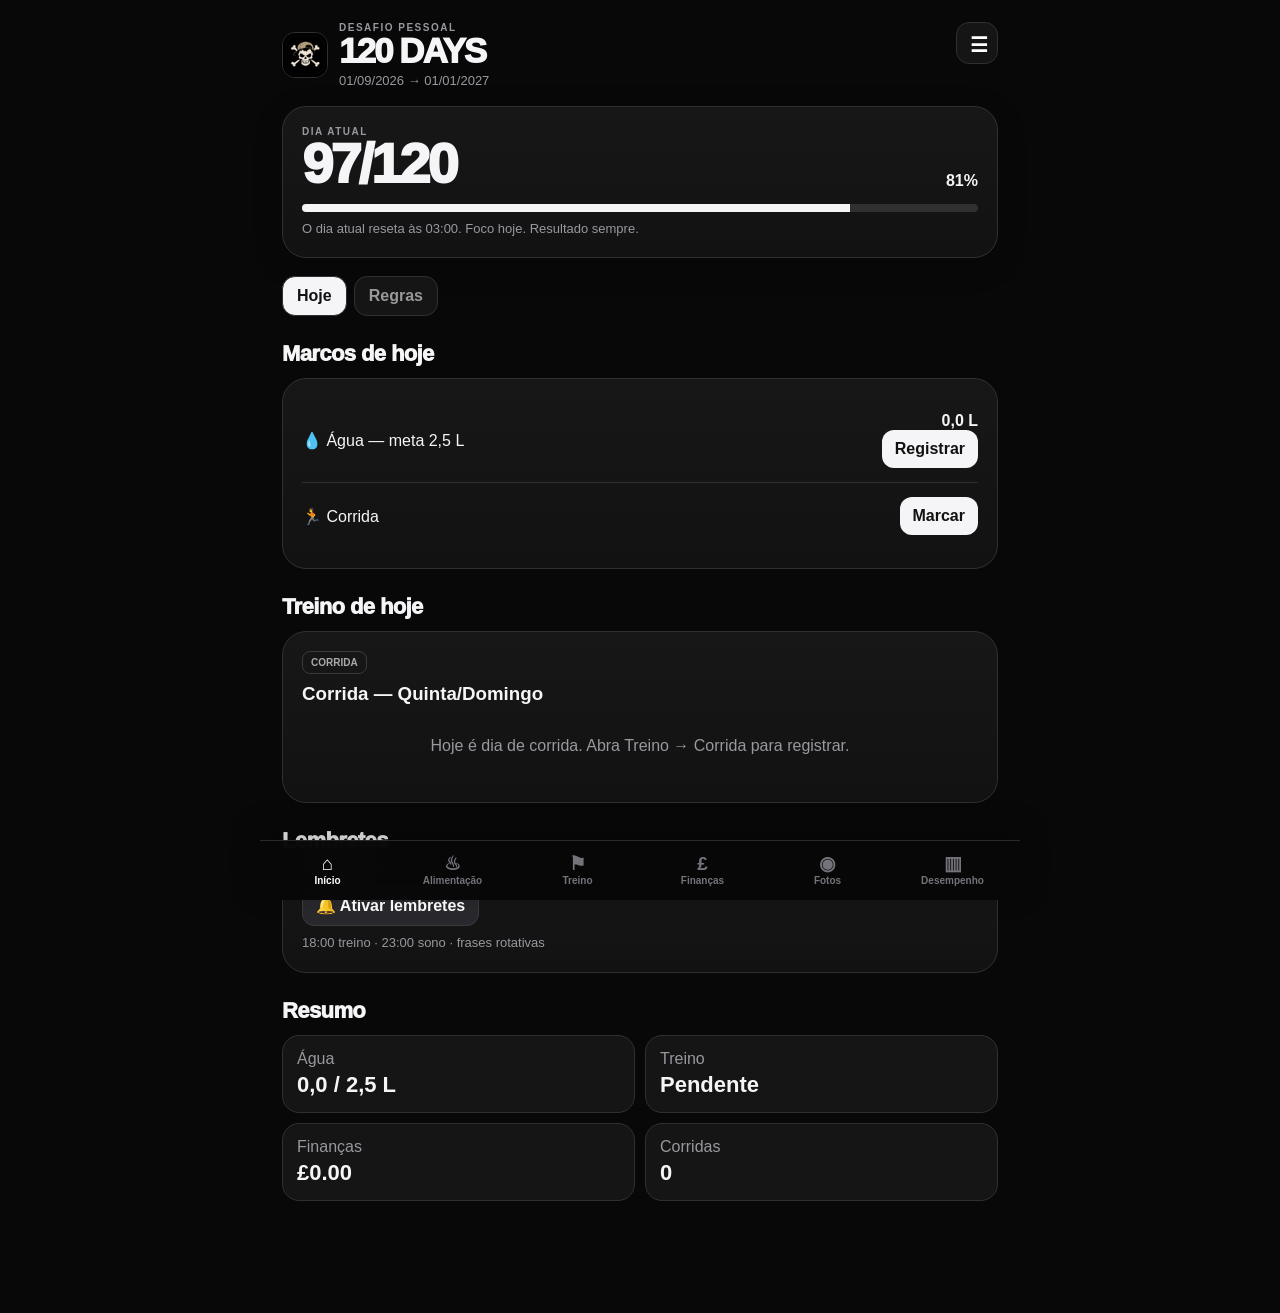
==== commit 8057481a: "Add files via upload" ====
--- a/index.html
+++ b/index.html
@@ -2,8 +2,8 @@
 <html lang="pt-BR">
 <head>
 <meta charset="utf-8">
-<meta name="viewport" content="width=device-width,initial-scale=1,viewport-fit=cover">
-<meta name="theme-color" content="#090909">
+<meta name="viewport" content="width=device-width,initial-scale=1,maximum-scale=1,user-scalable=no,viewport-fit=cover">
+<meta name="theme-color" content="#080808">
 <meta name="apple-mobile-web-app-capable" content="yes">
 <meta name="apple-mobile-web-app-status-bar-style" content="black-translucent">
 <meta name="apple-mobile-web-app-title" content="120 DAYS">
@@ -11,94 +11,161 @@
 <link rel="manifest" href="manifest.json">
 <title>120 DAYS</title>
 <style>
-:root{--bg:#080808;--surface:#121214;--surface2:#18181b;--surface3:#202024;--line:#2d2d32;--text:#f5f5f7;--muted:#96969e;--soft:#b9b9c0;--green:#61d38b;--red:#ff625d;--gold:#d7b46a;--blue:#5b9cff;--purple:#a56cff}
-*{box-sizing:border-box;-webkit-tap-highlight-color:transparent}html{background:var(--bg);scroll-behavior:smooth}body{margin:0;min-height:100vh;background:radial-gradient(circle at 50% -10%,#1a1a1c 0,#080808 38%);color:var(--text);font-family:-apple-system,BlinkMacSystemFont,"SF Pro Display","SF Pro Text",Arial,sans-serif;overflow-x:hidden}button,input,select{font:inherit}button{cursor:pointer}
-.app{width:min(760px,100%);margin:auto;padding:calc(12px + env(safe-area-inset-top)) 16px calc(105px + env(safe-area-inset-bottom))}
-.top{display:flex;justify-content:space-between;align-items:center;padding:2px 2px 6px}.brandWrap{display:flex;align-items:center;gap:12px}.logo{width:45px;height:45px;border-radius:14px;object-fit:cover;border:1px solid var(--line);box-shadow:0 8px 25px #0008}.eyebrow{font-size:10px;letter-spacing:1.7px;color:var(--muted);font-weight:900}.brand{font-size:34px;line-height:.98;font-weight:950;letter-spacing:-2px}.date{font-size:12px;color:var(--muted);margin-top:4px}.menu{width:42px;height:42px;border-radius:14px;background:var(--surface);border:1px solid var(--line);color:#fff;font-size:19px}
-section{display:none}section.active{display:block;animation:appear .18s ease}@keyframes appear{from{opacity:.5;transform:translateY(4px)}to{opacity:1;transform:none}}
-.hero{margin-top:16px;padding:21px;border:1px solid #343438;border-radius:27px;background:linear-gradient(150deg,#1a1a1d,#101011 70%);box-shadow:0 20px 45px #0007}.heroTop{display:flex;align-items:flex-end;justify-content:space-between}.day{font-size:61px;line-height:.9;letter-spacing:-4px;font-weight:950}.percent{font-size:15px;color:var(--soft);font-weight:900}.progress{height:8px;background:#303035;border-radius:99px;overflow:hidden;margin:17px 0 9px}.progress i{display:block;height:100%;width:0;background:linear-gradient(90deg,#f5f5f7,#aaa);border-radius:99px;transition:width .3s}.sub{font-size:13px;color:var(--muted);line-height:1.45}
-.streak{margin-top:17px;padding:15px 16px;border:1px solid #39302a;border-radius:18px;background:linear-gradient(135deg,#1b1815,#141313)}.streakLabel{font-size:10px;letter-spacing:1.6px;color:#c6a96b;font-weight:900}.streakNum{font-size:32px;font-weight:950;letter-spacing:-1px;margin-top:2px}.streakHint{font-size:12px;color:var(--muted);margin-top:2px}
-.sectionTitle{display:flex;justify-content:space-between;align-items:center;margin:25px 2px 11px;font-size:21px;font-weight:950;letter-spacing:-.5px}.sectionTitle small{font-size:11px;color:var(--muted);font-weight:800;letter-spacing:.4px}.card{background:linear-gradient(180deg,#171719,#121214);border:1px solid var(--line);border-radius:22px;padding:17px;box-shadow:0 8px 25px #0003}.grid{display:grid;grid-template-columns:1fr 1fr;gap:9px}.stat{background:var(--surface);border:1px solid var(--line);border-radius:17px;padding:14px}.stat span{font-size:11px;color:var(--muted);font-weight:800}.stat b{display:block;font-size:21px;margin-top:5px;letter-spacing:-.4px}
-.row{display:flex;justify-content:space-between;align-items:center;gap:12px;padding:13px 0;border-bottom:1px solid var(--line)}.row:first-child{padding-top:2px}.row:last-child{border-bottom:0;padding-bottom:2px}.rowTitle{font-weight:850}.rowMeta{font-size:12px;color:var(--muted);margin-top:3px}.btn{border:0;border-radius:13px;padding:10px 13px;background:#f5f5f7;color:#111;font-weight:900;white-space:nowrap}.btn.secondary{background:#29292d;color:#fff;border:1px solid #3a3a3e}.btn.done{background:#244a33;color:#aaf0c2}.btn.danger{background:#38201f;color:#ffb7b3}
-.pill{display:inline-flex;padding:5px 8px;border:1px solid #3a3a3e;border-radius:8px;color:#aaa;font-size:10px;font-weight:900;letter-spacing:.4px}.empty{text-align:center;color:var(--muted);padding:25px 10px}.notice{border:1px solid #3a3424;background:#191713;color:#e5d5aa;border-radius:16px;padding:13px;font-size:12px;line-height:1.45}
-.exercise{padding:13px 0;border-bottom:1px solid var(--line)}.exercise:last-child{border-bottom:0}.exerciseTop{display:flex;align-items:center;justify-content:space-between;gap:10px}.exname{font-weight:850}.meta{font-size:12px;color:var(--muted);margin-top:4px}.weight{width:82px;background:#202024;color:#fff;border:1px solid #3a3a3e;border-radius:11px;padding:9px;text-align:center;outline:none}.weight:focus{border-color:#888}.checkline{display:flex;align-items:center;gap:9px;color:var(--soft);font-size:14px;margin-top:15px}.check{width:22px;height:22px;accent-color:#fff}
-.tabs{display:flex;gap:7px;overflow:auto;scrollbar-width:none;margin:18px 0 4px}.tabs::-webkit-scrollbar{display:none}.tab{white-space:nowrap;border:1px solid var(--line);background:var(--surface);color:#929299;border-radius:13px;padding:10px 14px;font-weight:900}.tab.active{background:#f5f5f7;color:#111}
-.rule{display:flex;gap:12px;padding:14px 0;border-bottom:1px solid var(--line);line-height:1.43}.rule:last-child{border-bottom:0}.ruleNo{width:29px;height:29px;border-radius:9px;background:#29292d;display:grid;place-items:center;font-size:12px;font-weight:950;flex:none}.rule b{display:block;margin-bottom:3px}
-.form{display:grid;gap:9px}.two{display:grid;grid-template-columns:1fr 1fr;gap:9px}input,select{width:100%;background:#202024;color:#fff;border:1px solid #37373b;border-radius:12px;padding:12px;font-size:16px;outline:none}input:focus,select:focus{border-color:#777}.history{display:grid;gap:8px}.historyItem{background:#1a1a1d;border:1px solid var(--line);border-radius:16px;padding:12px}.historyTop{display:flex;justify-content:space-between;gap:10px}.historyMeta{font-size:12px;color:var(--muted);margin-top:4px}
-.photoGrid{display:grid;grid-template-columns:repeat(3,1fr);gap:7px}.photoGrid img{width:100%;aspect-ratio:1;object-fit:cover;border-radius:14px;border:1px solid var(--line)}
-.donutBox{display:grid;place-items:center;position:relative;margin:2px 0 8px}.donut{width:190px;height:190px;transform:rotate(-90deg)}.ring{fill:none;stroke-width:27;stroke-linecap:butt}.center{position:absolute;text-align:center}.center b{display:block;font-size:25px}.legend{display:grid;gap:8px}.legendRow{display:flex;justify-content:space-between;font-size:13px}.dot{width:9px;height:9px;border-radius:50%;display:inline-block;margin-right:7px}.c1{background:#f5f5f7}.c2{background:#5b9cff}.c3{background:#61d38b}.c4{background:#d7b46a}.c5{background:#a56cff}
-.calendar{display:grid;grid-template-columns:repeat(7,1fr);gap:6px}.weekday{text-align:center;color:#777;font-size:10px;font-weight:900}.calday{min-height:39px;border:1px solid #2b2b2f;border-radius:10px;background:#101012;display:flex;flex-direction:column;align-items:center;justify-content:center;gap:3px;font-size:11px}.calday.empty{border:0;background:transparent}.calday .dotStatus{width:7px;height:7px;border-radius:50%;background:#3b3b40}.calday.done .dotStatus{background:var(--green)}.calday.partial .dotStatus{background:var(--gold)}.calday.today{outline:1px solid #f5f5f7}
-.bottom{position:fixed;z-index:99999;left:50%;transform:translateX(-50%);bottom:0;width:min(760px,100%);display:flex;padding:8px 5px calc(8px + env(safe-area-inset-bottom));background:rgba(9,9,10,.93);backdrop-filter:blur(24px);-webkit-backdrop-filter:blur(24px);border-top:1px solid #2d2d31;box-shadow:0 -15px 35px #0008}.navBtn{flex:1;min-width:0;border:0!important;background:transparent!important;color:#717178!important;padding:5px 1px!important;font-size:10px;font-weight:900}.navBtn.active{color:#fff!important}.navIcon{display:block;font-size:18px;line-height:18px;margin-bottom:3px}
-.modal{position:fixed;inset:0;z-index:100000;background:#000b;display:flex;align-items:flex-end}.modal.hidden{display:none}.sheet{width:100%;max-width:760px;margin:auto;background:#161618;border:1px solid #38383c;border-radius:27px 27px 0 0;padding:18px 18px calc(18px + env(safe-area-inset-bottom));max-height:80vh;overflow:auto}.sheetHead{display:flex;justify-content:space-between;align-items:center;margin-bottom:8px}.sheet h2{margin:0;font-size:21px}.menuList{display:grid;gap:8px}.toast{position:fixed;z-index:100001;left:50%;transform:translateX(-50%);bottom:calc(94px + env(safe-area-inset-bottom));background:#f5f5f7;color:#111;border-radius:14px;padding:11px 15px;font-size:13px;font-weight:900;box-shadow:0 12px 30px #0008}
-@media(min-width:700px){.app{padding-left:22px;padding-right:22px}.photoGrid{grid-template-columns:repeat(4,1fr)}}@media(max-width:380px){.brand{font-size:31px}.day{font-size:53px}.navBtn{font-size:9px}}
- .chart{height:160px;display:flex;align-items:flex-end;gap:6px;padding-top:8px} .chart>div{transition:height .25s ease}
+:root{--bg:#080808;--card:#151515;--card2:#1d1d1f;--line:#303034;--text:#f5f5f7;--muted:#98989f;--green:#63d68b;--red:#ff625d;--gold:#d7b46a}
+*{box-sizing:border-box;-webkit-tap-highlight-color:transparent}
+html,body{margin:0;background:var(--bg);color:var(--text);font-family:-apple-system,BlinkMacSystemFont,"SF Pro Display","SF Pro Text",Arial,sans-serif}
+body{min-height:100vh;overflow-x:hidden;overscroll-behavior-y:none;touch-action:pan-y;padding-top:env(safe-area-inset-top)}
+button,input,select{font:inherit}
+button{cursor:pointer}
+main{width:min(760px,100%);margin:0 auto;padding:18px 16px calc(112px + env(safe-area-inset-bottom))}
+header{display:flex;justify-content:space-between;align-items:flex-start;padding-top:4px}
+.brandWrap{display:flex;gap:11px;align-items:center}.logo{width:46px;height:46px;border-radius:13px;border:1px solid var(--line);object-fit:cover;background:#111}
+.eyebrow{font-size:10px;color:var(--muted);letter-spacing:1.5px;font-weight:900}.brand{font-size:35px;line-height:1;letter-spacing:-2px;font-weight:950}.date{font-size:13px;color:var(--muted);margin-top:5px}
+.iconbtn{width:42px;height:42px;border-radius:13px;background:var(--card);border:1px solid var(--line);color:#fff;font-size:20px}
+.hero,.card{background:linear-gradient(180deg,#171717 0%,#121212 100%);border:1px solid #303033;border-radius:24px;padding:19px}.hero{margin-top:18px;box-shadow:0 8px 30px rgba(0,0,0,.18)}
+.heroRow{display:flex;justify-content:space-between;align-items:end}.num{font-size:56px;font-weight:950;letter-spacing:-3px;line-height:.95}.pct{font-size:16px}.bar{height:8px;background:#303033;border-radius:20px;overflow:hidden;margin:14px 0 8px}.fill{height:100%;background:#f5f5f7;width:0;transition:width .25s ease}.sub{color:var(--muted);font-size:13px;line-height:1.4}
+.sectionTitle{font-size:22px;font-weight:950;letter-spacing:-.6px;margin:25px 0 11px}.sectionTitle.small{font-size:17px}
+.grid{display:grid;grid-template-columns:1fr 1fr;gap:10px}.stat{padding:14px;border:1px solid var(--line);border-radius:17px;background:var(--card)}.stat b{display:block;font-size:22px;margin-top:4px}.muted{color:var(--muted)}
+.row{display:flex;justify-content:space-between;align-items:center;gap:12px;padding:14px 0;border-bottom:1px solid var(--line)}.row:last-child{border-bottom:0}
+button,.btn{border:0;border-radius:12px;padding:10px 13px;font-weight:850;background:#f5f5f7;color:#111}.btn.secondary,button.secondary{background:#29292d;color:#fff;border:1px solid #3a3a3e}.btn.done,button.done{background:#284f37;color:#aef0c2}.btn.danger{background:#35201f;color:#ffb7b3}
+.pill{font-size:10px;border:1px solid #3a3a3e;border-radius:8px;padding:5px 8px;color:#aaa;display:inline-block;font-weight:900}
+.exercise{padding:13px 0;border-bottom:1px solid var(--line)}.exercise:last-child{border:0}.exname{font-weight:850}.meta{font-size:12px;color:var(--muted);margin-top:4px}.weight{width:82px;background:#202024;color:#fff;border:1px solid #39393d;border-radius:10px;padding:9px;font-size:15px;text-align:center}
+.form{display:grid;gap:9px}.two{display:grid;grid-template-columns:1fr 1fr;gap:9px}input,select,textarea{width:100%;background:#202024;color:#fff;border:1px solid #37373b;border-radius:12px;padding:12px;font-size:16px;outline:none}input:focus,select:focus,textarea:focus{border-color:#777}textarea{min-height:90px;resize:vertical}
+.tabs{display:flex;gap:7px;overflow-x:auto;scrollbar-width:none;margin:18px 0 4px}.tabs::-webkit-scrollbar{display:none}.tab{white-space:nowrap;background:var(--card);color:#999;border:1px solid var(--line);border-radius:13px;padding:10px 14px;font-weight:850}.tab.active{background:#f5f5f7;color:#111}
+section{display:none}section.active{display:block;animation:fade .16s ease}@keyframes fade{from{opacity:.55;transform:translateY(3px)}to{opacity:1;transform:none}}
+.notice{border:1px solid #3a3424;background:#191713;color:#e7d6a5;border-radius:16px;padding:13px;font-size:12px;line-height:1.45}
+.rule{padding:12px 0;border-bottom:1px solid var(--line);display:flex;gap:10px;line-height:1.45}.rule:last-child{border:0}.ruleNo{width:25px;height:25px;border-radius:8px;background:#2a2a2d;display:grid;place-items:center;font-weight:900;font-size:12px;flex:none}
+.history{display:grid;gap:8px}.historyItem{background:#1b1b1d;border:1px solid var(--line);border-radius:15px;padding:12px}.historyItem .top{display:flex;justify-content:space-between;gap:10px}.empty{padding:28px 12px;text-align:center;color:var(--muted)}
+.photoGrid{display:grid;grid-template-columns:repeat(3,1fr);gap:7px}.photoGrid img{width:100%;aspect-ratio:1;object-fit:cover;border-radius:13px;border:1px solid var(--line)}
+.donutBox{display:grid;place-items:center;position:relative;margin:7px 0 12px}.donut{width:205px;height:205px;transform:rotate(-90deg)}.ring{fill:none;stroke-width:28}.center{position:absolute;text-align:center}.center b{display:block;font-size:28px}.legend{display:grid;gap:8px}.legendRow{display:flex;justify-content:space-between;font-size:13px}.dot{width:9px;height:9px;border-radius:50%;display:inline-block;margin-right:7px}.c1{background:#f5f5f7}.c2{background:#aaa}.c3{background:#777}.c4{background:#555}.c5{background:#303035}
+.calendar{display:grid;grid-template-columns:repeat(7,1fr);gap:7px}.weekday{text-align:center;color:var(--muted);font-size:10px;font-weight:900}.calday{min-height:38px;border:1px solid var(--line);border-radius:10px;background:#111113;display:flex;flex-direction:column;align-items:center;justify-content:center;gap:3px;font-size:12px}.calday.empty{border:0;background:transparent}.calday .dotStatus{width:7px;height:7px;border-radius:50%;background:#3b3b40}.calday.done .dotStatus{background:var(--green)}.calday.missed .dotStatus{background:var(--red)}.calday.today{outline:1px solid #f5f5f7}
+.bottom{position:fixed!important;left:0!important;right:0!important;bottom:0!important;width:100%;max-width:760px;margin:0 auto;padding:7px 5px calc(8px + env(safe-area-inset-bottom));background:rgba(8,8,9,.97);backdrop-filter:blur(22px);-webkit-backdrop-filter:blur(22px);border-top:1px solid #2b2b2e;display:flex;justify-content:space-around;z-index:99999;box-shadow:0 -10px 30px rgba(0,0,0,.25)}
+.navBtn{flex:1;background:none!important;color:#73737a!important;border:0!important;padding:6px 2px!important;font-size:10px;font-weight:850;min-width:0}.navBtn.active{color:#fff!important}.navIcon{font-size:19px;line-height:19px;display:block;margin-bottom:2px}
+@media(min-width:700px){main{padding-left:22px;padding-right:22px}.photoGrid{grid-template-columns:repeat(4,1fr)}}
+@media(max-width:520px){.brand{font-size:35px}.num{font-size:56px}.logo{width:42px;height:42px}.bottom{border-radius:0}}
+
+.foodTarget{display:grid;grid-template-columns:150px 1fr;gap:15px;align-items:center}.foodDonutWrap{position:relative;width:150px;height:150px}.foodDonut{width:150px;height:150px;transform:rotate(-90deg)}.foodRingBase,.foodRing{fill:none;stroke-width:28}.foodRingBase{stroke:#303033}.foodProtein{stroke:#63d68b}.foodCarb{stroke:#f5f5f7}.foodFat{stroke:#d7b46a}.foodCenter{position:absolute;inset:0;display:grid;place-content:center;text-align:center}.foodCenter b{font-size:22px}.foodCenter span{font-size:11px;color:var(--muted)}.foodLegend{display:grid;gap:9px}.foodLegend div{display:flex;justify-content:space-between;gap:8px;font-size:12px}.foodLegend span{color:var(--muted)}.foodGroups{display:grid;grid-template-columns:1fr 1fr;gap:9px;margin-top:12px}.foodGroupBtn{display:flex;justify-content:space-between;align-items:center;text-align:left;background:var(--card);color:var(--text);border:1px solid var(--line);border-radius:16px;padding:14px}.foodGroupBtn span{font-size:20px;color:var(--muted)}.detailScore{display:flex;align-items:baseline;gap:9px;margin-bottom:13px}.detailScore b{font-size:38px;letter-spacing:-2px}.detailScore span{color:var(--muted);font-size:13px}.detailGrid{display:grid;grid-template-columns:1fr 1fr;gap:14px}.detailGrid h4{margin:0 0 7px}.detailItem{padding:7px 0;border-bottom:1px solid var(--line);font-size:13px}.detailFoot{margin-top:12px}.calday{appearance:none;color:var(--text);font:inherit;padding:0}@media(max-width:520px){.foodTarget{grid-template-columns:135px 1fr}.foodDonutWrap,.foodDonut{width:135px;height:135px}.detailGrid{grid-template-columns:1fr}}
 </style>
 </head>
 <body>
-<div class="app">
-<header class="top">
-  <div class="brandWrap"><img class="logo" src="assets/icon-512.png" alt="Jolly Roger"><div><div class="eyebrow">DESAFIO PESSOAL</div><div class="brand">120 DAYS</div><div class="date">01/09/2026 → 01/01/2027</div></div></div>
-  <button class="menu" aria-label="Menu" onclick="openMenu()">•••</button>
+<main>
+<header>
+  <div class="brandWrap"><img class="logo" src="assets/icon-512.png" alt="120 DAYS"><div><div class="eyebrow">DESAFIO PESSOAL</div><div class="brand">120 DAYS</div><div class="date">01/09/2026 → 01/01/2027</div></div></div>
+  <button class="iconbtn" aria-label="Abrir regras" onclick="openRules()">☰</button>
 </header>
 
+<div class="hero">
+  <div class="heroRow"><div><div class="eyebrow">DIA ATUAL</div><div class="num" id="dayNum">0/120</div></div><b id="dayPct">0%</b></div>
+  <div class="bar"><div class="fill" id="dayFill"></div></div>
+  <div class="sub" id="dayStatus">O desafio começa em 01/09/2026.</div>
+</div>
+
+<div class="tabs" id="topTabs">
+  <button class="tab active" data-top="home" onclick="show('home',this)">Hoje</button>
+  <button class="tab" data-top="rules" onclick="show('rules',this)">Regras</button>
+</div>
+
 <section id="home" class="active">
-  <div class="hero">
-    <div class="heroTop"><div><div class="eyebrow">DIA DO DESAFIO</div><div class="day" id="dayNum">0/120</div></div><div class="percent" id="dayPct">0%</div></div>
-    <div class="progress"><i id="dayFill"></i></div><div class="sub" id="dayStatus">O desafio começa em 01/09/2026.</div>
-    <div class="streak"><div class="streakLabel">🔥 SEQUÊNCIA</div><div class="streakNum" id="streakNum">0 dias</div><div class="streakHint">Não quebre o ritmo.</div></div>
-  </div>
-
-  <div class="sectionTitle">Painel geral <small>HOJE</small></div>
-  <div class="grid"><div class="stat"><span>ÁGUA</span><b id="homeWater">0,0 / 2,5 L</b></div><div class="stat"><span>TREINO</span><b id="homeTraining">Pendente</b></div><div class="stat"><span>SALDO</span><b id="homeBalance">£0,00</b></div><div class="stat"><span>DIAS CONCLUÍDOS</span><b id="homeCompleted">0</b></div></div>
-
   <div class="sectionTitle">Marcos de hoje</div>
   <div class="card" id="milestones"></div>
-
-  <div class="sectionTitle">Treino de hoje <small id="todayWorkoutLabel"></small></div>
+  <div class="sectionTitle">Treino de hoje</div>
   <div class="card" id="todayWorkout"></div>
-
+  <div class="sectionTitle">Lembretes</div><div class="card"><button class="secondary" onclick="enableReminders()">🔔 Ativar lembretes</button><div class="sub" style="margin-top:8px">18:00 treino · 23:00 sono · frases rotativas</div></div><div class="sectionTitle">Resumo</div>
+  <div class="grid">
+    <div class="stat"><span class="muted">Água</span><b id="homeWater">0 / 2,5 L</b></div>
+    <div class="stat"><span class="muted">Treino</span><b id="homeTraining">Pendente</b></div>
+    <div class="stat"><span class="muted">Finanças</span><b id="homeBalance">£0,00</b></div>
+    <div class="stat"><span class="muted">Corridas</span><b id="homeRuns">0</b></div>
+  </div>
+</section>
+
+<section id="rules">
   <div class="sectionTitle">Regras</div>
   <div class="card" id="rulesList"></div>
 </section>
 
 <section id="food">
   <div class="sectionTitle">Alimentação</div>
-  <div class="notice">Guia simples. Priorize boas fontes de proteína, vegetais, frutas e carboidratos e mantenha a hidratação.</div>
-  <div class="sectionTitle">Guia alimentar</div><div class="card" id="foodGuide"></div>
+  <div class="card foodTarget">
+    <div class="foodDonutWrap">
+      <svg class="foodDonut" viewBox="0 0 200 200" aria-label="Metas diárias">
+        <circle class="foodRingBase" cx="100" cy="100" r="72"></circle>
+        <circle id="foodProteinSeg" class="foodRing foodProtein" cx="100" cy="100" r="72"></circle>
+        <circle id="foodCarbSeg" class="foodRing foodCarb" cx="100" cy="100" r="72"></circle>
+        <circle id="foodFatSeg" class="foodRing foodFat" cx="100" cy="100" r="72"></circle>
+      </svg>
+      <div class="foodCenter"><b>1 DIA</b><span>meta</span></div>
+    </div>
+    <div class="foodLegend">
+      <div><b>🥩 Proteína</b><span>150 g · 35%</span></div>
+      <div><b>🍚 Carboidratos</b><span>140 g · 33%</span></div>
+      <div><b>🥑 Gorduras</b><span>60 g · 32%</span></div>
+      <div><b>🔥 Calorias</b><span>1.700 kcal</span></div>
+    </div>
+  </div>
+  <div class="foodGroups" id="foodGuide"></div>
+  <div id="foodOptions"></div>
 </section>
 
 <section id="training">
-  <div class="sectionTitle">Treino <small>A → B → C → DESCANSO</small></div>
-  <div class="tabs" id="trainingTabs"><button class="tab active" data-train="A" onclick="selectTraining('A',this)">Treino A</button><button class="tab" data-train="B" onclick="selectTraining('B',this)">Treino B</button><button class="tab" data-train="C" onclick="selectTraining('C',this)">Treino C</button><button class="tab" data-train="D" onclick="selectTraining('D',this)">Descanso</button></div>
-  <div id="trainingContent"></div>
-  <div class="sectionTitle">Corrida <small>REGISTRO SEPARADO</small></div>
-  <div class="card"><form class="form" onsubmit="addRun(event)"><div class="two"><input id="runDistance" type="number" step="0.01" min="0" placeholder="Distância (km)" required><input id="runPace" type="text" placeholder="Pace (ex. 5:45)" required></div><button class="btn">Salvar corrida</button></form></div>
-  <div class="sectionTitle">Histórico de corrida</div><div class="history" id="runHistory"></div>
-  <div class="sectionTitle">Histórico de treino</div><div class="history" id="workoutHistory"></div>
+  <div class="tabs">
+    <button class="tab active" onclick="subTab('complete',this)">Treino completo</button>
+    <button class="tab" onclick="subTab('running',this)">Corrida</button>
+  </div>
+  <div id="complete">
+    <div class="sectionTitle">Dia A — Peito + Ombros + Tríceps</div>
+    <div class="card" id="workoutA"></div>
+    <div class="sectionTitle">Dia B — Costas + Bíceps</div>
+    <div class="card" id="workoutB"></div>
+    <div class="sectionTitle">Regras do treino</div>
+    <div class="card">
+      <div class="row"><span>Última série</span><b>Quase falha</b></div>
+      <div class="row"><span>Descanso peito/costas/pernas</span><b>60–90s</b></div>
+      <div class="row"><span>Descanso braços/ombros</span><b>45–60s</b></div>
+      <div class="row"><span>Técnica especial</span><b>Somente última série</b></div>
+      <div class="row"><span>Repetições fáceis</span><b>Aumentar o peso</b></div>
+    </div>
+  </div>
+  <div id="running" style="display:none">
+    <div class="sectionTitle">Registrar corrida</div>
+    <div class="card">
+      <form class="form" onsubmit="addRun(event)">
+        <div class="two"><input id="runDistance" type="number" step="0.01" min="0" placeholder="Distância (km)" required><input id="runPace" type="text" placeholder="Pace (ex. 5:45)" required></div>
+        <button>Salvar corrida</button>
+      </form>
+    </div>
+    <div class="sectionTitle">Histórico</div><div class="history" id="runHistory"></div>
+  </div>
 </section>
 
 <section id="finance">
-  <div class="sectionTitle">Finanças <small>REGISTRO LIVRE</small></div>
-  <div class="card"><div class="donutBox"><svg class="donut" viewBox="0 0 200 200"><circle class="ring" cx="100" cy="100" r="72" stroke="#2b2b2e"></circle><circle id="seg1" class="ring" cx="100" cy="100" r="72" stroke="#f5f5f7"></circle><circle id="seg2" class="ring" cx="100" cy="100" r="72" stroke="#5b9cff"></circle><circle id="seg3" class="ring" cx="100" cy="100" r="72" stroke="#61d38b"></circle><circle id="seg4" class="ring" cx="100" cy="100" r="72" stroke="#d7b46a"></circle><circle id="seg5" class="ring" cx="100" cy="100" r="72" stroke="#a56cff"></circle></svg><div class="center"><b id="expenseTotal">£0,00</b><span class="muted">gastos</span></div></div><div class="legend" id="legend"></div></div>
-  <div class="sectionTitle">Adicionar renda</div><div class="card"><form class="form" onsubmit="addIncome(event)"><input id="income" type="number" min="0" step="0.01" placeholder="Valor recebido"><button class="btn">Adicionar renda</button></form></div>
-  <div class="sectionTitle">Adicionar gasto</div><div class="card"><form class="form" onsubmit="addExpense(event)"><input id="expense" type="number" min="0" step="0.01" placeholder="Valor do gasto"><select id="category"><option>Moradia</option><option>Transporte</option><option>Alimentação</option><option>Lazer</option><option>Outros</option></select><button class="btn">Adicionar gasto</button></form></div>
-  <div class="sectionTitle">Resumo</div><div class="card"><div class="row"><span>Recebido</span><b id="incomeShow">£0,00</b></div><div class="row"><span>Gastos</span><b id="expenseShow">£0,00</b></div><div class="row"><span>Saldo</span><b id="balanceShow">£0,00</b></div></div>
-  <div class="sectionTitle">Histórico</div><div class="history" id="financeHistory"></div>
+  <div class="sectionTitle">Finanças</div>
+  <div class="card">
+    <div class="donutBox"><svg class="donut" viewBox="0 0 200 200"><circle class="ring" cx="100" cy="100" r="72" stroke="#2b2b2e"></circle><circle id="seg1" class="ring" cx="100" cy="100" r="72" stroke="#f5f5f7"></circle><circle id="seg2" class="ring" cx="100" cy="100" r="72" stroke="#aaa"></circle><circle id="seg3" class="ring" cx="100" cy="100" r="72" stroke="#777"></circle><circle id="seg4" class="ring" cx="100" cy="100" r="72" stroke="#555"></circle><circle id="seg5" class="ring" cx="100" cy="100" r="72" stroke="#303035"></circle></svg><div class="center"><b id="expenseTotal">£0,00</b><span class="muted">gastos</span></div></div>
+    <div class="legend" id="legend"></div>
+  </div>
+  <div class="sectionTitle">Adicionar renda</div>
+  <div class="card"><form class="form" onsubmit="addIncome(event)"><input id="income" type="number" min="0" step="0.01" placeholder="Valor recebido"><button>Adicionar renda</button></form></div>
+  <div class="sectionTitle">Adicionar gasto</div>
+  <div class="card"><form class="form" onsubmit="addExpense(event)"><input id="expense" type="number" min="0" step="0.01" placeholder="Valor do gasto"><select id="category"><option>Moradia</option><option>Transporte</option><option>Alimentação</option><option>Lazer</option><option>Outros</option></select><button>Adicionar gasto</button></form></div>
+  <div class="sectionTitle">Resumo</div>
+  <div class="card"><div class="row"><span>Recebido</span><b id="incomeShow">£0,00</b></div><div class="row"><span>Gastos</span><b id="expenseShow">£0,00</b></div><div class="row"><span>Saldo</span><b id="balanceShow">£0,00</b></div></div>
+  <div class="sectionTitle">Histórico de lançamentos</div><div class="history" id="financeHistory"></div>
 </section>
 
 <section id="photos">
-  <div class="sectionTitle">Fotos <small>EVOLUÇÃO</small></div><div class="card"><input id="photoInput" type="file" accept="image/*" capture="environment" multiple onchange="addPhotos(event)"><div class="sub" style="margin-top:9px">As fotos ficam salvas neste navegador.</div></div>
+  <div class="sectionTitle">Fotos</div>
+  <div class="card"><input id="photoInput" type="file" accept="image/*" capture="environment" multiple onchange="addPhotos(event)"><div class="sub" style="margin-top:9px">As fotos ficam salvas neste navegador.</div></div>
   <div class="sectionTitle">Histórico</div><div class="photoGrid" id="photoGrid"></div>
 </section>
 
 <section id="performance">
-  <div class="sectionTitle">Desempenho <small>120 DIAS</small></div>
-  <div class="grid"><div class="stat"><span>DIAS CONCLUÍDOS</span><b id="perfDays">0 / 120</b></div><div class="stat"><span>TREINOS</span><b id="perfTraining">0</b></div><div class="stat"><span>METAS DE ÁGUA</span><b id="perfWater">0</b></div><div class="stat"><span>CONSISTÊNCIA</span><b id="perfConsistency">0%</b></div></div>
-  <div class="sectionTitle">Calendário</div><div class="card"><div class="calendar" id="calendarHead"></div><div style="height:8px"></div><div class="calendar" id="dailyCalendar"></div></div>
-  <div class="sectionTitle">Evolução</div><div class="card"><div class="chart" id="evolutionChart"></div><div class="legendRow" style="margin-top:8px"><span><i class="dot c3"></i>Dias com água + treino</span><b id="evolutionText">0%</b></div></div>
-  <div class="sectionTitle">Histórico diário</div><div class="card" id="dailyHistory"></div>
-</section>
-</div>
+  <div class="sectionTitle">Desempenho — 120 dias</div>
+  <div class="grid"><div class="stat"><span class="muted">Dias concluídos</span><b id="perfDays">0 / 120</b></div><div class="stat"><span class="muted">Treinos concluídos</span><b id="perfTraining">0</b></div><div class="stat"><span class="muted">Metas de água</span><b id="perfWater">0</b></div><div class="stat"><span class="muted">Corridas registradas</span><b id="perfRuns">0</b></div></div>
+  <div class="sectionTitle">Histórico diário</div><div class="card"><div class="calendar" id="calendarHead"></div><div style="height:8px"></div><div class="calendar" id="dailyCalendar"></div></div><div id="dayDetail"></div>
+  <div class="sectionTitle">Registros recentes</div><div class="card" id="dailyHistory"></div>
+</section>
+</main>
 
 <nav class="bottom" aria-label="Navegação principal">
 <button class="navBtn active" data-nav="home" onclick="nav('home',this)"><span class="navIcon">⌂</span>Início</button>
@@ -108,75 +175,217 @@
 <button class="navBtn" data-nav="photos" onclick="nav('photos',this)"><span class="navIcon">◉</span>Fotos</button>
 <button class="navBtn" data-nav="performance" onclick="nav('performance',this)"><span class="navIcon">▥</span>Desempenho</button>
 </nav>
-<div id="modal" class="modal hidden"></div>
+
 <script>
-const START=new Date('2026-09-01T00:00:00'),END=new Date('2027-01-01T00:00:00'),RESET_HOUR=3,KEY='120days_definitive_v3';
+const START_DATE='2026-09-01';
+const END_DATE='2027-01-01';
+const START=new Date('2026-09-01T00:00:00');
+const END=new Date('2027-01-01T00:00:00');
+const RESET_HOUR=3;
+const KEY='120days_final_v2';
 const categories=['Moradia','Transporte','Alimentação','Lazer','Outros'];
+const weekdays=['S','T','Q','Q','S','S','D'];
 const rules=[
- ['CONSTÂNCIA','Não pare. Um dia ruim não é motivo para abandonar o desafio.'],
- ['NÃO REPITA O MESMO ERRO','Errar uma vez acontece. Repetir o mesmo erro no dia seguinte, não.'],
- ['TREINE MESMO CANSADO','O cansaço não muda o compromisso. Siga o treino programado.'],
- ['REGRA DAS 48 HORAS','Quer comprar algo que não é necessário? Espere 48 horas. Se depois disso ainda fizer sentido, compre.'],
- ['CHECKLIST DIÁRIO','Todo dia tem que ser registrado. Faça o checklist e mantenha o controle do seu progresso.'],
- ['FAÇA. NEM QUE SEJA O MÍNIMO.','Não precisa ser perfeito. Precisa ser feito.'],
- ['NÃO COMPENSE','Falhou um dia? Não tente recuperar no outro. Volte ao ritmo previsto e continue.'],
- ['RESPEITE SEU SONO','Dormir faz parte do desafio. Nada de virar a madrugada ou ficar indo dormir tarde.']
+ 'Constância — não pare.',
+ 'Não repetir o mesmo erro dois dias seguidos.',
+ 'Seguir o treino independentemente do cansaço.',
+ 'Regra das 48 horas para comprar algo.',
+ 'Fazer o checklist todo dia.',
+ 'Faça! Nem que seja o mínimo.',
+ 'Não compensar. Seguir o ritmo previsto mesmo se falhar.',
+ 'Dormir faz parte do desafio. Nada de ficar indo dormir tarde da madrugada.'
 ];
-const food=[['Proteína','Frango, carne, peixe, ovos, camarão e outras fontes de proteína.'],['Vegetais','Brócolis, couve-flor, alface, tomate, couve e legumes.'],['Frutas','Banana, maçã, morango, laranja, uva, mamão e outras frutas.'],['Carboidratos','Arroz, batata, mandioca, aveia, tapioca e massa.'],['Hidratação','Água — meta diária de 2,5 L.']];
-const TRAIN={A:[['Supino reto','Peito'],['Crucifixo','Peito'],['Puxada alta','Costas'],['Remada baixa','Costas'],['Leg press','Pernas'],['Abdômen','Abdômen']],B:[['Desenvolvimento de ombros','Ombros'],['Elevação lateral','Ombros'],['Rosca direta','Bíceps'],['Tríceps na polia','Tríceps'],['Perna','Pernas'],['Abdômen','Abdômen']],C:[['Supino inclinado','Peito'],['Crucifixo','Peito'],['Puxada supinada','Costas'],['Remada unilateral','Costas'],['Elevação lateral','Ombros'],['Leg press','Pernas'],['Abdômen','Abdômen']]};
-const defaultState=()=>({days:{},weights:{},workouts:[],runs:[],photos:[],income:0,expenses:{},transactions:[],trainTab:''});
-let state=loadState(),currentView='home';
-function loadState(){try{const x=JSON.parse(localStorage.getItem(KEY)||'null');if(!x)return defaultState();return {...defaultState(),...x,days:x.days||{},weights:x.weights||{},workouts:x.workouts||[],runs:x.runs||[],photos:x.photos||[],expenses:x.expenses||{},transactions:x.transactions||[]}}catch{return defaultState()}}
-function save(){try{localStorage.setItem(KEY,JSON.stringify(state))}catch(e){toast('Não foi possível salvar no aparelho')}}
-function pad(n){return String(n).padStart(2,'0')}function dateKey(d){return d.getFullYear()+'-'+pad(d.getMonth()+1)+'-'+pad(d.getDate())}function esc(s){return String(s).replace(/[&<>"']/g,m=>({'&':'&amp;','<':'&lt;','>':'&gt;','"':'&quot;',"'":'&#039;'}[m]))}function money(v){return '£'+Number(v||0).toLocaleString('en-GB',{minimumFractionDigits:2,maximumFractionDigits:2})}
-function operationalDate(){const d=new Date();if(d.getHours()<RESET_HOUR)d.setDate(d.getDate()-1);return dateKey(d)}
-function challengeInfo(now=new Date()){let d=new Date(now);if(d.getHours()<RESET_HOUR)d.setDate(d.getDate()-1);if(d<START)return {day:0,percent:0,started:false,finished:false};if(d>=END)return {day:120,percent:100,started:false,finished:true};const diff=Math.floor((d-START)/86400000);const day=Math.max(1,Math.min(120,diff+1));return {day,percent:Math.round(day/120*100),started:true,finished:false}}
-function workoutForDate(date=new Date()){let d=new Date(date);d.setHours(12,0,0,0);const diff=Math.round((d-START)/86400000);const idx=((diff%4)+4)%4;return ['A','B','C','D'][idx]}
-function currentWorkout(){return workoutForDate(new Date())}
-function dayRecord(day){return state.days[day]||{}}
-function isComplete(day){const x=dayRecord(day);return Number(x.water||0)>=2.5&&!!x.training}
-function streak(){const c=challengeInfo();if(!c.started&&!c.finished)return 0;let n=0,d=new Date();if(d.getHours()<RESET_HOUR)d.setDate(d.getDate()-1);for(let i=0;i<120;i++){const key=dayNumberForDate(d);if(key<1||key>120||!isComplete(key))break;n++;d.setDate(d.getDate()-1)}return n}
-function dayNumberForDate(d){let x=new Date(d);x.setHours(12,0,0,0);return Math.floor((x-START)/86400000)+1}
-function nav(id,btn){showSection(id);document.querySelectorAll('.navBtn').forEach(x=>x.classList.remove('active'));if(btn)btn.classList.add('active');window.scrollTo(0,0)}
+const foodGroups={
+ 'Proteína':['Frango','Carne magra','Peixe','Atum','Ovos','Camarão','Peru'],
+ 'Carboidratos':['Arroz','Batata','Mandioca','Aveia','Tapioca','Massa','Pão integral'],
+ 'Verduras':['Brócolis','Couve-flor','Couve','Espinafre','Abobrinha','Vagem'],
+ 'Saladas':['Alface','Tomate','Pepino','Cenoura','Rúcula','Beterraba'],
+ 'Gorduras':['Abacate','Azeite','Castanhas','Pasta de amendoim'],
+ 'Bebidas':['Água','Café sem açúcar','Chá sem açúcar']
+};
+const foodMeta={protein:150,carbs:140,fat:60,calories:1700};
+const A=[['Chest Press','3 × 8–12','peito'],['Incline Chest Press','3 × 8–12','peito'],['Shoulder Press','3 × 8–12','ombros'],['Lateral Raise Machine','3 × 10–15','ombros'],['Triceps Pushdown Machine','3 × 10–15','tríceps'],['Triceps Extension Machine','3 × 10–15','tríceps']];
+const B=[['Lat Pulldown','3 × 8–12','costas'],['Seated Row Machine','3 × 8–12','costas'],['High Row Machine','3 × 8–12','costas'],['Rear Delt Machine','3 × 10–15','ombros'],['Biceps Curl Machine','3 × 10–15','bíceps'],['Preacher Curl Machine','3 × 10–15','bíceps']];
+
+const defaultState=()=>({days:{},weights:{},runs:[],photos:[],income:0,expenses:{},transactions:[],customCategories:[]});
+let state=loadState();
+let currentView='home';
+let runSub='complete';
+
+function loadState(){
+ try{
+  const raw=localStorage.getItem(KEY); if(!raw)return defaultState();
+  const x=JSON.parse(raw); return {...defaultState(),...x,days:x.days||{},weights:x.weights||{},runs:x.runs||[],photos:x.photos||[],expenses:x.expenses||{},transactions:x.transactions||[],customCategories:x.customCategories||[]};
+ }catch(e){return defaultState()}
+}
+function save(){try{localStorage.setItem(KEY,JSON.stringify(state));}catch(e){console.warn('Não foi possível salvar os dados',e)}}
+function esc(s){return String(s).replace(/[&<>"']/g,m=>({'&':'&amp;','<':'&lt;','>':'&gt;','"':'&quot;',"'":'&#039;'}[m]))}
+function money(v){return '£'+Number(v||0).toLocaleString('en-GB',{minimumFractionDigits:2,maximumFractionDigits:2})}
+function pad(n){return String(n).padStart(2,'0')}
+function localKeyDate(d){return d.getFullYear()+'-'+pad(d.getMonth()+1)+'-'+pad(d.getDate())}
+function challengeInfo(now=new Date()){
+ const d=new Date(now);
+ const start=new Date(START);
+ const end=new Date(END);
+ if(d<start)return {started:false,finished:false,day:0,percent:0};
+ if(d>=end)return {started:false,finished:true,day:120,percent:100};
+ // The first day starts at midnight on 01/09. After that, the operational day changes at 03:00.
+ let effective=new Date(d);
+ if(d.getHours()<RESET_HOUR){effective.setDate(effective.getDate()-1)}
+ const diff=Math.floor((effective-start)/86400000);
+ return {started:true,finished:false,day:Math.max(1,Math.min(120,diff+1)),percent:Math.round(Math.max(1,Math.min(120,diff+1))/120*100)};
+}
+function challengeDay(){return challengeInfo().day}
+function currentDateForDay(day){const d=new Date(START);d.setDate(d.getDate()+day-1);return d}
+function workoutFor(d){
+ if(!d)return {type:'—',title:'Desafio ainda não começou',items:[]};
+ const dow=currentDateForDay(d).getDay(); // 0 Sun ... 4 Thu
+ if(dow===4||dow===0)return {type:'CORRIDA',title:'Corrida — Quinta/Domingo',items:[]};
+ const cycle=Math.floor((d-1)/2)%2;
+ return cycle===0?{type:'DIA A',title:'Dia A — Peito + Ombros + Tríceps',items:A}:{type:'DIA B',title:'Dia B — Costas + Bíceps',items:B};
+}
+function isComplete(d){const x=state.days[d]||{};return Number(x.water||0)>=2.5&&!!x.training}
+function renderHeader(){
+ const c=challengeInfo();
+ const n=document.getElementById('dayNum'),p=document.getElementById('dayPct'),f=document.getElementById('dayFill'),s=document.getElementById('dayStatus');
+ if(!c.started&&!c.finished){n.textContent='0/120';p.textContent='0%';f.style.width='0%';s.textContent='O desafio começa em 01/09/2026. O Dia 1 só começa nessa data.';return}
+ if(c.finished){n.textContent='120/120';p.textContent='100%';f.style.width='100%';s.textContent='Desafio encerrado em 01/01/2027.';return}
+ n.textContent=c.day+'/120';p.textContent=c.percent+'%';f.style.width=c.percent+'%';s.textContent='O dia atual reseta às 03:00. Foco hoje. Resultado sempre.';
+}
+function renderWorkout(container,items){
+ if(!items.length){container.innerHTML='<div class="empty">Dia de corrida. Registre a corrida na aba Corrida.</div>';return}
+ container.innerHTML=items.map(x=>{const w=state.weights[x[0]]||'';return `<div class="exercise"><div style="display:flex;justify-content:space-between;gap:10px;align-items:center"><div><div class="exname">${esc(x[0])}</div><div class="meta">${esc(x[1])} · ${esc(x[2])}</div></div><input class="weight" value="${esc(w)}" inputmode="decimal" placeholder="kg" aria-label="Peso ${esc(x[0])}" onchange="setWeight('${esc(x[0])}',this.value)"></div></div>`}).join('');
+}
+function setWeight(name,v){state.weights[name]=String(v);save();renderHome();renderTraining()}
+function renderTraining(){renderWorkout(document.getElementById('workoutA'),A);renderWorkout(document.getElementById('workoutB'),B);renderRunning()}
+function renderHome(){
+ const c=challengeInfo(),d=c.day?state.days[c.day]||{}:{};
+ const w=workoutFor(c.day);
+ document.getElementById('todayWorkout').innerHTML=`<span class="pill">${esc(w.type)}</span><h3 style="margin:9px 0 4px">${esc(w.title)}</h3>`;
+ if(w.items.length)renderWorkout(document.getElementById('todayWorkout'),w.items);else document.getElementById('todayWorkout').innerHTML+=`<div class="empty">${c.started?'Hoje é dia de corrida. Abra Treino → Corrida para registrar.':'O treino de hoje aparecerá quando o desafio começar.'}</div>`;
+ const water=Number(d.water||0),training=!!d.training;
+ document.getElementById('milestones').innerHTML=`<div class="row"><span>💧 Água — meta 2,5 L</span><div style="text-align:right"><b>${water.toFixed(1).replace('.',',')} L</b><br><button class="${water>=2.5?'done':''}" onclick="waterPrompt()">${water>=2.5?'Concluído':'Registrar'}</button></div></div><div class="row"><span>${w.type==='CORRIDA'?'🏃 Corrida':'🏋️ Treino'}</span><button class="${training?'done':''}" onclick="toggleTraining()">${training?'Concluído':'Marcar'}</button></div>`;
+ document.getElementById('homeWater').textContent=water.toFixed(1).replace('.',',')+' / 2,5 L';document.getElementById('homeTraining').textContent=training?'Concluído':'Pendente';document.getElementById('homeBalance').textContent=money(state.income-totalExpenses());document.getElementById('homeRuns').textContent=state.runs.length;
+}
+function guardStarted(){if(!challengeInfo().started){alert('O desafio começa em 01/09/2026.');return false}return true}
+function waterPrompt(){if(!guardStarted())return;const day=challengeDay(),current=state.days[day]?.water??'';const v=prompt('Quanto de água você bebeu hoje? (litros)',String(current));if(v===null)return;const n=Math.max(0,Number(String(v).replace(',','.'))||0);state.days[day]={...(state.days[day]||{}),water:n,waterGoal:n>=2.5};save();renderAll()}
+function toggleTraining(){if(!guardStarted())return;const day=challengeDay();state.days[day]={...(state.days[day]||{}),training:!(state.days[day]?.training)};save();renderAll()}
+function renderRules(){document.getElementById('rulesList').innerHTML=rules.map((r,i)=>`<div class="rule"><div class="ruleNo">${i+1}</div><div>${esc(r)}</div></div>`).join('')}
+function openRules(){show('rules',document.querySelector('[data-top="rules"]'))}
+function renderFood(){
+ const el=document.getElementById('foodGuide');
+ el.innerHTML=Object.keys(foodGroups).map(name=>`<button class="foodGroupBtn" onclick="openFoodGroup('${esc(name)}')"><b>${esc(name)}</b><span>›</span></button>`).join('');
+ const circ=2*Math.PI*72,total=foodMeta.protein+foodMeta.carbs+foodMeta.fat;let off=0;
+ [['foodProteinSeg',foodMeta.protein],['foodCarbSeg',foodMeta.carbs],['foodFatSeg',foodMeta.fat]].forEach(([id,v])=>{
+  const node=document.getElementById(id),len=circ*v/total;
+  node.setAttribute('stroke-dasharray',len+' '+circ);
+  node.setAttribute('stroke-dashoffset',-off);
+  off+=len;
+ });
+}
+function openFoodGroup(name){
+ const items=foodGroups[name]||[];
+ document.getElementById('foodOptions').innerHTML=`<div class="sectionTitle small">${esc(name)}</div><div class="card">${items.map(x=>`<div class="row"><span>${esc(x)}</span><b>+</b></div>`).join('')}</div>`;
+}
+function allCategories(){return [...categories,...(state.customCategories||[])].filter((v,i,a)=>a.indexOf(v)===i)}
+function totalExpenses(){return Object.values(state.expenses).reduce((a,b)=>a+Number(b||0),0)}
+function addIncome(e){e.preventDefault();const v=Number(document.getElementById('income').value||0);if(v<=0)return;state.income+=v;state.transactions.unshift({type:'income',value:v,category:'Renda',date:new Date().toISOString()});document.getElementById('income').value='';save();renderAll()}
+function addExpense(e){
+ e.preventDefault();
+ const v=Number(document.getElementById('expense').value||0),c=document.getElementById('category').value;
+ if(c==='__new__'){
+  const name=prompt('Nome da nova categoria');
+  if(name&&name.trim()){
+   const clean=name.trim();
+   if(!allCategories().includes(clean))state.customCategories.push(clean);
+   save();renderAll();
+   setTimeout(()=>{const sel=document.getElementById('category');if(sel)sel.value=clean},0);
+  }
+  return;
+ }
+ if(v<=0)return;
+ state.expenses[c]=(state.expenses[c]||0)+v;
+ state.transactions.unshift({type:'expense',value:v,category:c,date:new Date().toISOString()});
+ document.getElementById('expense').value='';
+ save();renderAll();
+}
+function renderFinance(){
+ const cats=allCategories();
+ const sel=document.getElementById('category');
+ if(sel)sel.innerHTML=cats.map(c=>`<option value="${esc(c)}">${esc(c)}</option>`).join('')+'<option value="__new__">＋ Criar nova categoria</option>';
+ const vals=cats.map(c=>Number(state.expenses[c]||0)),sum=vals.reduce((a,b)=>a+b,0),circ=2*Math.PI*72;let off=0;
+ document.getElementById('expenseTotal').textContent=money(sum);document.getElementById('incomeShow').textContent=money(state.income);document.getElementById('expenseShow').textContent=money(sum);document.getElementById('balanceShow').textContent=money(state.income-sum);
+ ['seg1','seg2','seg3','seg4','seg5'].forEach((id,i)=>{const el=document.getElementById(id);if(!el)return;const len=sum?circ*(vals[i]||0)/sum:0;el.setAttribute('stroke-dasharray',len+' '+circ);el.setAttribute('stroke-dashoffset',-off);off+=len});
+ document.getElementById('legend').innerHTML=cats.map((c,i)=>`<div class="legendRow"><span><i class="dot c${(i%5)+1}"></i>${esc(c)}</span><b>${money(vals[i])}</b></div>`).join('');
+ const tx=state.transactions.slice(0,20);document.getElementById('financeHistory').innerHTML=tx.length?tx.map(t=>`<div class="historyItem"><div class="top"><b>${t.type==='income'?'Renda':'Gasto — '+esc(t.category)}</b><b>${t.type==='income'?'+':'−'}${money(t.value)}</b></div><div class="sub">${new Date(t.date).toLocaleDateString('pt-BR')}</div></div>`).join(''):'<div class="empty">Nenhum lançamento ainda.</div>';
+}
+function addRun(e){e.preventDefault();if(!guardStarted())return;const day=challengeDay(),dist=Number(document.getElementById('runDistance').value||0),pace=document.getElementById('runPace').value.trim();if(dist<=0||!pace)return;state.runs.unshift({date:new Date().toISOString(),day,distance:dist,pace});state.days[day]={...(state.days[day]||{}),run:true};save();document.getElementById('runDistance').value='';document.getElementById('runPace').value='';renderAll();subTab('running',document.querySelector('#training .tabs .tab:nth-child(2)'))}
+function renderRunning(){document.getElementById('runHistory').innerHTML=state.runs.length?state.runs.map(r=>`<div class="historyItem"><div class="top"><b>Dia ${r.day}</b><b>${Number(r.distance).toFixed(2).replace('.',',')} km</b></div><div class="sub">${new Date(r.date).toLocaleDateString('pt-BR')} · pace ${esc(r.pace)}</div></div>`).join(''):'<div class="empty">Nenhuma corrida registrada ainda.</div>'}
+function compressImage(file){return new Promise(resolve=>{const reader=new FileReader();reader.onload=()=>{const img=new Image();img.onload=()=>{const max=900,scale=Math.min(1,max/Math.max(img.width,img.height)),canvas=document.createElement('canvas');canvas.width=Math.max(1,Math.round(img.width*scale));canvas.height=Math.max(1,Math.round(img.height*scale));canvas.getContext('2d').drawImage(img,0,0,canvas.width,canvas.height);resolve(canvas.toDataURL('image/jpeg',.82))};img.src=reader.result};reader.readAsDataURL(file)})}
+async function addPhotos(e){if(!guardStarted()){e.target.value='';return}const day=challengeDay();for(const f of [...e.target.files]){if(!f.type.startsWith('image/'))continue;const src=await compressImage(f);state.photos.unshift({date:new Date().toISOString(),day,src});state.photos=state.photos.slice(0,60);save();renderPhotos()}e.target.value=''}
+function renderPhotos(){document.getElementById('photoGrid').innerHTML=state.photos.length?state.photos.map(p=>`<div><img src="${p.src}" alt="Foto do dia ${p.day}"><div class="sub" style="padding:4px 2px">Dia ${p.day} · ${new Date(p.date).toLocaleDateString('pt-BR')}</div></div>`).join(''):'<div class="empty" style="grid-column:1/-1">Nenhuma foto registrada.</div>'}
+function renderPerformance(){
+ const c=challengeInfo(),limit=c.started?c.day:(c.finished?120:0);let completed=0,training=0,water=0;
+ for(let i=1;i<=limit;i++){if(isComplete(i))completed++;if(state.days[i]?.training)training++;if(Number(state.days[i]?.water||0)>=2.5)water++}
+ document.getElementById('perfDays').textContent=completed+' / 120';document.getElementById('perfTraining').textContent=training;document.getElementById('perfWater').textContent=water;document.getElementById('perfRuns').textContent=state.runs.length;
+ document.getElementById('calendarHead').innerHTML=weekdays.map(x=>`<div class="weekday">${x}</div>`).join('');
+ const start=new Date(START),firstOffset=(start.getDay()+6)%7;let cells=[];
+ for(let i=0;i<firstOffset;i++)cells.push('<div class="calday empty"></div>');
+ for(let i=1;i<=120;i++){const x=state.days[i]||{},available=i<=limit,cls=!available?'':isComplete(i)?'done':(x.training||Number(x.water||0)>0||x.run)?'missed':'';cells.push(`<button class="calday ${cls} ${i===limit&&limit>0?'today':''}" onclick="openDayDetail(${i})"><span>${i}</span><span class="dotStatus"></span></button>`)}
+ document.getElementById('dailyCalendar').innerHTML=cells.join('');
+ let rows=[];for(let i=limit;i>=1&&rows.length<30;i--){const x=state.days[i];if(x)rows.push(`<div class="row"><span>Dia ${i}</span><span>${Number(x.water||0)>=2.5?'💧':'—'} ${x.training?'🏋️':'—'} ${x.run?'🏃':'—'} <b>${isComplete(i)?'Concluído':'Pendente'}</b></span></div>`)}
+ document.getElementById('dailyHistory').innerHTML=rows.length?rows.join(''):'<div class="empty">O histórico aparecerá conforme você registrar cada dia.</div>';
+}
+function openDayDetail(day){
+ const c=challengeInfo(),limit=c.started?c.day:(c.finished?120:0);
+ if(day<1||day>120||day>limit)return;
+ const x=state.days[day]||{},d=currentDateForDay(day),w=workoutFor(day),good=[],bad=[];
+ if(Number(x.water||0)>=2.5)good.push('Água — meta atingida');else bad.push('Água — meta não atingida');
+ if(x.training)good.push(w.type==='CORRIDA'?'Corrida registrada':'Treino realizado');else bad.push(w.type==='CORRIDA'?'Corrida não registrada':'Treino não realizado');
+ const tx=state.transactions.filter(t=>new Date(t.date).toLocaleDateString('pt-BR')===d.toLocaleDateString('pt-BR'));
+ const spent=tx.filter(t=>t.type==='expense').reduce((a,t)=>a+Number(t.value||0),0);
+ const pct=Math.round(good.length/(good.length+bad.length||1)*100);
+ document.getElementById('dayDetail').innerHTML=`<div class="sectionTitle">Panorama — ${d.toLocaleDateString('pt-BR')}</div><div class="card dayDetailCard">
+ <div class="detailScore"><b>${pct}%</b><span>do dia cumprido</span></div>
+ <div class="detailGrid"><div><h4>🟢 Deu certo</h4>${good.length?good.map(v=>`<div class="detailItem">${esc(v)}</div>`).join(''):'<div class="muted">Nada registrado.</div>'}</div>
+ <div><h4>🔴 Falhou</h4>${bad.length?bad.map(v=>`<div class="detailItem">${esc(v)}</div>`).join(''):'<div class="muted">Nenhuma falha.</div>'}</div></div>
+ <div class="sub detailFoot">Treino: ${esc(w.title)} · Gastos: ${money(spent)}</div></div>`;
+ document.getElementById('dayDetail').scrollIntoView({behavior:'smooth',block:'start'});
+}
+function nav(id,btn){showSection(id);document.querySelectorAll('.navBtn').forEach(b=>b.classList.remove('active'));if(btn)btn.classList.add('active');window.scrollTo(0,0)}
+function show(id,btn){showSection(id);if(btn){document.querySelectorAll('#topTabs .tab').forEach(b=>b.classList.remove('active'));btn.classList.add('active')}if(['home','rules'].includes(id)){document.querySelectorAll('.navBtn').forEach(b=>b.classList.remove('active'));document.querySelector('[data-nav="home"]').classList.add('active')}window.scrollTo(0,0)}
 function showSection(id){document.querySelectorAll('section').forEach(s=>s.classList.toggle('active',s.id===id));currentView=id}
-function renderHeader(){const c=challengeInfo(),n=document.getElementById('dayNum'),p=document.getElementById('dayPct'),f=document.getElementById('dayFill'),s=document.getElementById('dayStatus');n.textContent=(c.day||0)+'/120';p.textContent=c.percent+'%';f.style.width=c.percent+'%';s.textContent=c.finished?'Desafio encerrado em 01/01/2027.':c.started?'O dia operacional reseta às 03:00. Foco hoje.':'O desafio começa em 01/09/2026. O treino e as finanças já podem ser registrados.';document.getElementById('streakNum').textContent=streak()+' '+(streak()===1?'dia':'dias')}
-function weightInput(name){const v=state.weights[name]||'';return `<input class="weight" value="${esc(v)}" inputmode="decimal" type="number" step="0.5" placeholder="kg" aria-label="Peso ${esc(name)}" onchange="setWeight('${esc(name)}',this.value)">`}
-function renderExerciseList(type,opts={}){const items=TRAIN[type]||[];return `<div class="card">${items.map(x=>`<div class="exercise"><div class="exerciseTop"><div><div class="exname">${esc(x[0])}</div><div class="meta">${esc(x[1])}</div></div>${weightInput(x[0])}</div></div>`).join('')}<label class="checkline"><input id="trainDone" class="check" type="checkbox" ${opts.done?'checked':''}> Treino concluído</label><button class="btn" style="margin-top:13px;width:100%" onclick="saveWorkout('${type}')">Salvar treino ${type}</button></div>`}
-function renderTodayWorkout(){const t=currentWorkout(),c=challengeInfo(),label=document.getElementById('todayWorkoutLabel'),el=document.getElementById('todayWorkout');label.textContent=t==='D'?'DESCANSO':'TREINO '+t;if(t==='D'){el.innerHTML='<div class="pill">DESCANSO</div><h3>Recuperação programada</h3><div class="sub">Hoje é dia de descanso. Amanhã o ciclo continua.</div>';return}const done=c.day?!!dayRecord(c.day).training:false;el.innerHTML=`<div class="pill">TREINO ${t}</div><h3>${t==='A'?'Peito + Costas + Pernas + Abdômen':t==='B'?'Ombros + Braços + Perna + Abdômen':'Peito + Costas + Ombros + Pernas + Abdômen'}</h3>`+renderMiniExercises(t)+`<div style="margin-top:12px"><button class="btn ${done?'done':''}" onclick="toggleTraining()">${done?'Treino concluído':'Marcar treino como concluído'}</button></div>`}
-function renderMiniExercises(t){return TRAIN[t].map(x=>`<div class="row"><div><div class="rowTitle">${esc(x[0])}</div><div class="rowMeta">${esc(x[1])}</div></div><span class="pill">${state.weights[x[0]]?esc(state.weights[x[0]])+' kg':'—'}</span></div>`).join('')}
-function renderMilestones(){const c=challengeInfo(),r=c.day?dayRecord(c.day):{},water=Number(r.water||0),training=!!r.training,t=currentWorkout();document.getElementById('milestones').innerHTML=`<div class="row"><div><div class="rowTitle">💧 Água</div><div class="rowMeta">Meta diária · 2,5 L</div></div><div style="text-align:right"><b>${water.toFixed(1).replace('.',',')} L</b><br><button class="btn ${water>=2.5?'done':''}" onclick="waterPrompt()">${water>=2.5?'Concluído':'Registrar'}</button></div></div><div class="row"><div><div class="rowTitle">${t==='D'?'😴 Descanso':'🏋️ Treino '+t}</div><div class="rowMeta">Ciclo A → B → C → Descanso</div></div><button class="btn ${training?'done':''}" onclick="toggleTraining()">${training?'Concluído':'Marcar'}</button></div>`}
-function renderHome(){const c=challengeInfo(),r=c.day?dayRecord(c.day):{},water=Number(r.water||0),training=!!r.training;document.getElementById('homeWater').textContent=water.toFixed(1).replace('.',',')+' / 2,5 L';document.getElementById('homeTraining').textContent=training?'Concluído':'Pendente';document.getElementById('homeBalance').textContent=money(state.income-totalExpenses());document.getElementById('homeCompleted').textContent=c.day?countCompleted(c.day):0;renderMilestones();renderTodayWorkout()}
-function countCompleted(limit){let n=0;for(let i=1;i<=limit;i++)if(isComplete(i))n++;return n}
-function guardChallengeForDay(){const c=challengeInfo();if(!c.started&&!c.finished){toast('O desafio começa em 01/09/2026');return false}return true}
-function waterPrompt(){if(!guardChallengeForDay())return;const d=challengeInfo().day,r=dayRecord(d),v=prompt('Quanto de água você bebeu hoje? (litros)',String(r.water??''));if(v===null)return;const n=Math.max(0,Number(String(v).replace(',','.'))||0);state.days[d]={...r,water:n};save();renderAll()}
-function toggleTraining(){if(!guardChallengeForDay())return;const d=challengeInfo().day,r=dayRecord(d);state.days[d]={...r,training:!r.training};save();renderAll()}
-function setWeight(name,v){state.weights[name]=String(v);save();renderHome();renderTraining()}
-function saveWorkout(type){if(!guardChallengeForDay())return;const d=challengeInfo().day,r=dayRecord(d);state.days[d]={...r,training:document.getElementById('trainDone')?.checked??true,workoutType:type};state.workouts.unshift({date:new Date().toISOString(),day:d,type,weights:{...state.weights}});state.workouts=state.workouts.slice(0,200);save();toast('Treino salvo');renderAll()}
-function renderTraining(){const selected=state.trainTab||currentWorkout();document.querySelectorAll('[data-train]').forEach(b=>b.classList.toggle('active',b.dataset.train===selected));const box=document.getElementById('trainingContent');if(selected==='D')box.innerHTML='<div class="card"><div class="pill">DESCANSO</div><h3>Recuperação programada</h3><div class="sub">O ciclo continua amanhã.</div></div>';else box.innerHTML=renderExerciseList(selected,{done:!!dayRecord(challengeInfo().day).training});renderRunning();renderWorkoutHistory()}
-function selectTraining(t,btn){state.trainTab=t;save();renderTraining()}
-function addRun(e){e.preventDefault();if(!guardChallengeForDay())return;const c=challengeInfo(),dist=Number(document.getElementById('runDistance').value||0),pace=document.getElementById('runPace').value.trim();if(dist<=0||!pace){toast('Preencha distância e pace');return}state.runs.unshift({date:new Date().toISOString(),day:c.day,distance:dist,pace});state.runs=state.runs.slice(0,200);save();document.getElementById('runDistance').value='';document.getElementById('runPace').value='';toast('Corrida salva');renderRunning()}
-function renderRunning(){document.getElementById('runHistory').innerHTML=state.runs.length?state.runs.map(r=>`<div class="historyItem"><div class="historyTop"><b>Dia ${r.day}</b><b>${Number(r.distance).toFixed(2).replace('.',',')} km</b></div><div class="historyMeta">${new Date(r.date).toLocaleDateString('pt-BR')} · pace ${esc(r.pace)}</div></div>`).join(''):'<div class="empty">Nenhuma corrida registrada ainda.</div>'}
-function renderWorkoutHistory(){document.getElementById('workoutHistory').innerHTML=state.workouts.length?state.workouts.slice(0,30).map(w=>`<div class="historyItem"><div class="historyTop"><b>Treino ${esc(w.type)}</b><b>Dia ${w.day}</b></div><div class="historyMeta">${new Date(w.date).toLocaleDateString('pt-BR')}</div></div>`).join(''):'<div class="empty">Nenhum treino salvo ainda.</div>'}
-function renderRules(){document.getElementById('rulesList').innerHTML=rules.map((r,i)=>`<div class="rule"><div class="ruleNo">${i+1}</div><div><b>${esc(r[0])}</b><div class="sub">${esc(r[1])}</div></div></div>`).join('')}
-function renderFood(){document.getElementById('foodGuide').innerHTML=food.map(x=>`<div class="row"><div><div class="rowTitle">${esc(x[0])}</div><div class="rowMeta">${esc(x[1])}</div></div></div>`).join('')}
-function totalExpenses(){return Object.values(state.expenses).reduce((a,b)=>a+Number(b||0),0)}
-function addIncome(e){e.preventDefault();const v=Number(document.getElementById('income').value||0);if(v<=0){toast('Digite um valor válido');return}state.income+=v;state.transactions.unshift({type:'income',value:v,category:'Renda',date:new Date().toISOString()});document.getElementById('income').value='';save();toast('Renda adicionada');renderFinance()}
-function addExpense(e){e.preventDefault();const v=Number(document.getElementById('expense').value||0),c=document.getElementById('category').value;if(v<=0){toast('Digite um valor válido');return}state.expenses[c]=(state.expenses[c]||0)+v;state.transactions.unshift({type:'expense',value:v,category:c,date:new Date().toISOString()});document.getElementById('expense').value='';save();toast('Gasto adicionado');renderFinance()}
-function renderFinance(){const vals=categories.map(c=>Number(state.expenses[c]||0)),sum=vals.reduce((a,b)=>a+b,0),circ=2*Math.PI*72;let off=0;document.getElementById('expenseTotal').textContent=money(sum);document.getElementById('incomeShow').textContent=money(state.income);document.getElementById('expenseShow').textContent=money(sum);document.getElementById('balanceShow').textContent=money(state.income-sum);['seg1','seg2','seg3','seg4','seg5'].forEach((id,i)=>{const el=document.getElementById(id),len=sum?circ*vals[i]/sum:0;el.setAttribute('stroke-dasharray',len+' '+circ);el.setAttribute('stroke-dashoffset',-off);off+=len});document.getElementById('legend').innerHTML=categories.map((c,i)=>`<div class="legendRow"><span><i class="dot c${i+1}"></i>${c}</span><b>${money(vals[i])}</b></div>`).join('');document.getElementById('financeHistory').innerHTML=state.transactions.length?state.transactions.slice(0,30).map(t=>`<div class="historyItem"><div class="historyTop"><b>${t.type==='income'?'Renda':'Gasto — '+esc(t.category)}</b><b>${t.type==='income'?'+':'−'}${money(t.value)}</b></div><div class="historyMeta">${new Date(t.date).toLocaleDateString('pt-BR')}</div></div>`).join(''):'<div class="empty">Nenhum lançamento ainda.</div>'}
-function compressImage(file){return new Promise((resolve,reject)=>{const r=new FileReader();r.onload=()=>{const img=new Image();img.onload=()=>{const max=1000,scale=Math.min(1,max/Math.max(img.width,img.height)),c=document.createElement('canvas');c.width=Math.max(1,Math.round(img.width*scale));c.height=Math.max(1,Math.round(img.height*scale));c.getContext('2d').drawImage(img,0,0,c.width,c.height);resolve(c.toDataURL('image/jpeg',.82))};img.onerror=reject;img.src=r.result};r.onerror=reject;r.readAsDataURL(file)})}
-async function addPhotos(e){if(!guardChallengeForDay()){e.target.value='';return}const d=challengeInfo().day;for(const f of [...e.target.files]){if(!f.type.startsWith('image/'))continue;try{const src=await compressImage(f);state.photos.unshift({date:new Date().toISOString(),day:d,src});state.photos=state.photos.slice(0,60);save()}catch{toast('Não foi possível adicionar a foto')}}e.target.value='';renderPhotos()}
-function renderPhotos(){document.getElementById('photoGrid').innerHTML=state.photos.length?state.photos.map(p=>`<div><img src="${p.src}" alt="Foto de evolução do dia ${p.day}"><div class="historyMeta">Dia ${p.day} · ${new Date(p.date).toLocaleDateString('pt-BR')}</div></div>`).join(''):'<div class="empty" style="grid-column:1/-1">Nenhuma foto registrada.</div>'}
-function renderPerformance(){const c=challengeInfo(),limit=c.started?c.day:(c.finished?120:0);let completed=0,training=0,water=0;for(let i=1;i<=limit;i++){if(isComplete(i))completed++;if(dayRecord(i).training)training++;if(Number(dayRecord(i).water||0)>=2.5)water++}const consistency=limit?Math.round(completed/limit*100):0;document.getElementById('perfDays').textContent=completed+' / 120';document.getElementById('perfTraining').textContent=training;document.getElementById('perfWater').textContent=water;document.getElementById('perfConsistency').textContent=consistency+'%';document.getElementById('evolutionText').textContent=consistency+'%';renderCalendar(limit);renderEvolution(limit);let rows=[];for(let i=limit;i>=1&&rows.length<30;i--){const x=dayRecord(i);if(x.water||x.training)rows.push(`<div class="row"><span>Dia ${i}</span><span>${Number(x.water||0)>=2.5?'💧':'—'} ${x.training?'🏋️':'—'} <b>${isComplete(i)?'Concluído':'Pendente'}</b></span></div>`)}document.getElementById('dailyHistory').innerHTML=rows.length?rows.join(''):'<div class="empty">O histórico aparecerá conforme você registrar o desafio.</div>'}
-function renderCalendar(limit){document.getElementById('calendarHead').innerHTML=['S','T','Q','Q','S','S','D'].map(x=>`<div class="weekday">${x}</div>`).join('');const start=new Date(START);const offset=(start.getDay()+6)%7;let cells=[];for(let i=0;i<offset;i++)cells.push('<div class="calday empty"></div>');for(let i=1;i<=120;i++){const x=dayRecord(i),available=i<=limit,cls=!available?'':isComplete(i)?'done':(x.training||Number(x.water||0)>0)?'partial':'';cells.push(`<div class="calday ${cls} ${i===limit&&limit>0?'today':''}"><span>${i}</span><span class="dotStatus"></span></div>`)}document.getElementById('dailyCalendar').innerHTML=cells.join('')}
-function renderEvolution(limit){const box=document.getElementById('evolutionChart');if(!limit){box.innerHTML='<div class="empty">A evolução começa a aparecer em 01/09.</div>';return}const start=Math.max(1,limit-13);let html='';for(let i=start;i<=limit;i++){const v=isComplete(i)?100:(dayRecord(i).training||Number(dayRecord(i).water||0)>0?45:8);html+=`<div style="flex:1;min-width:7px;height:${v}%;max-height:150px;background:${isComplete(i)?'var(--green)':'#45454a'};border-radius:7px 7px 2px 2px"></div>`}box.innerHTML=html}
-function openMenu(){const m=document.getElementById('modal');m.innerHTML=`<div class="sheet"><div class="sheetHead"><h2>Dados</h2><button class="btn secondary" onclick="closeMenu()">Fechar</button></div><div class="menuList"><button class="btn secondary" onclick="exportData()">Exportar backup</button><button class="btn secondary" onclick="document.getElementById('importData').click()">Importar backup</button><button class="btn danger" onclick="resetData()">Apagar todos os dados</button></div><input id="importData" type="file" accept="application/json" hidden onchange="importData(event)"></div>`;m.classList.remove('hidden')}
-function closeMenu(){document.getElementById('modal').classList.add('hidden')}
-function exportData(){const a=document.createElement('a');a.href=URL.createObjectURL(new Blob([JSON.stringify(state,null,2)],{type:'application/json'}));a.download='120-days-backup.json';a.click();setTimeout(()=>URL.revokeObjectURL(a.href),1000)}
-function importData(e){const f=e.target.files[0];if(!f)return;const r=new FileReader();r.onload=()=>{try{const x=JSON.parse(r.result);state={...defaultState(),...x};save();closeMenu();renderAll();toast('Backup importado')}catch{toast('Backup inválido')}};r.readAsText(f)}
-function resetData(){if(!confirm('Apagar todos os dados deste aparelho?'))return;state=defaultState();save();closeMenu();renderAll();toast('Dados apagados')}
-function toast(t){const x=document.createElement('div');x.className='toast';x.textContent=t;document.body.appendChild(x);setTimeout(()=>x.remove(),1700)}
-function renderAll(){renderHeader();renderRules();renderFood();renderHome();renderTraining();renderFinance();renderPhotos();renderPerformance()}
-renderAll();setInterval(()=>renderAll(),30000);if('serviceWorker' in navigator)window.addEventListener('load',()=>navigator.serviceWorker.register('sw.js').catch(()=>{}));
+function subTab(id,btn){runSub=id;document.getElementById('complete').style.display=id==='complete'?'block':'none';document.getElementById('running').style.display=id==='running'?'block':'none';document.querySelectorAll('#training .tabs .tab').forEach(b=>b.classList.remove('active'));if(btn)btn.classList.add('active')}
+function renderAll(){renderHeader();renderHome();renderRules();renderFood();renderTraining();renderFinance();renderPhotos();renderPerformance()}
+
+const workoutMessages=['Já treinou, vagabundo? 🫵','Levanta do sofá e vai.','O sofá não vai construir seu shape.','Tá esperando o quê? Vai treinar.','Seu treino não vai se fazer sozinho.','Menos desculpa. Mais treino.','Vai fazer o mínimo. Mas VAI.','120 DAYS não se vence deitado.','Bora. O shape não vem por delivery.'];
+const sleepMessages=['Tá acordado ainda????? 😐','Vai dormir, animal.','23h. Fecha essa porra e vai dormir.','O desafio também acontece dormindo.','Ainda tá acordado? Vai dormir.','Seu corpo precisa descansar, campeão.','Chega de celular. Cama.','Amanhã tem mais. Vai dormir.','Dormir também faz parte do desafio.','Você não vai ganhar o desafio às 2 da manhã.','Desliga essa merda e dorme. 😴'];
+function enableReminders(){
+ if(!('Notification' in window)){alert('Este navegador não oferece notificações para o app.');return}
+ Notification.requestPermission().then(p=>{if(p==='granted'){localStorage.setItem('120days_notifications','on');alert('Lembretes ativados.')}else alert('Permissão de notificações não concedida.')});
+}
+function checkReminders(){
+ if(!('Notification' in window)||Notification.permission!=='granted')return;
+ const now=new Date(),h=now.getHours(),m=now.getMinutes(),today=localKeyDate(now);
+ if(m!==0)return;
+ const c=challengeInfo();if(!c.started)return;
+ if(h===18){
+  const w=workoutFor(c.day);
+  if(w.type!=='CORRIDA'){
+   const k='120days_notice_workout_'+today;
+   if(!localStorage.getItem(k)){new Notification('120 DAYS — TREINO',{body:workoutMessages[Math.floor(Math.random()*workoutMessages.length)]});localStorage.setItem(k,'1')}
+  }
+ }
+ if(h===23){
+  const k='120days_notice_sleep_'+today;
+  if(!localStorage.getItem(k)){new Notification('120 DAYS — SONO',{body:sleepMessages[Math.floor(Math.random()*sleepMessages.length)]});localStorage.setItem(k,'1')}
+ }
+}
+setInterval(checkReminders,30000);
+
+renderAll();
+setInterval(()=>{const before=challengeDay();renderAll();const after=challengeDay();if(before!==after)window.scrollTo(0,0)},30000);
+if('serviceWorker' in navigator)window.addEventListener('load',()=>navigator.serviceWorker.register('sw.js').catch(()=>{}));
 </script>
 </body>
 </html>
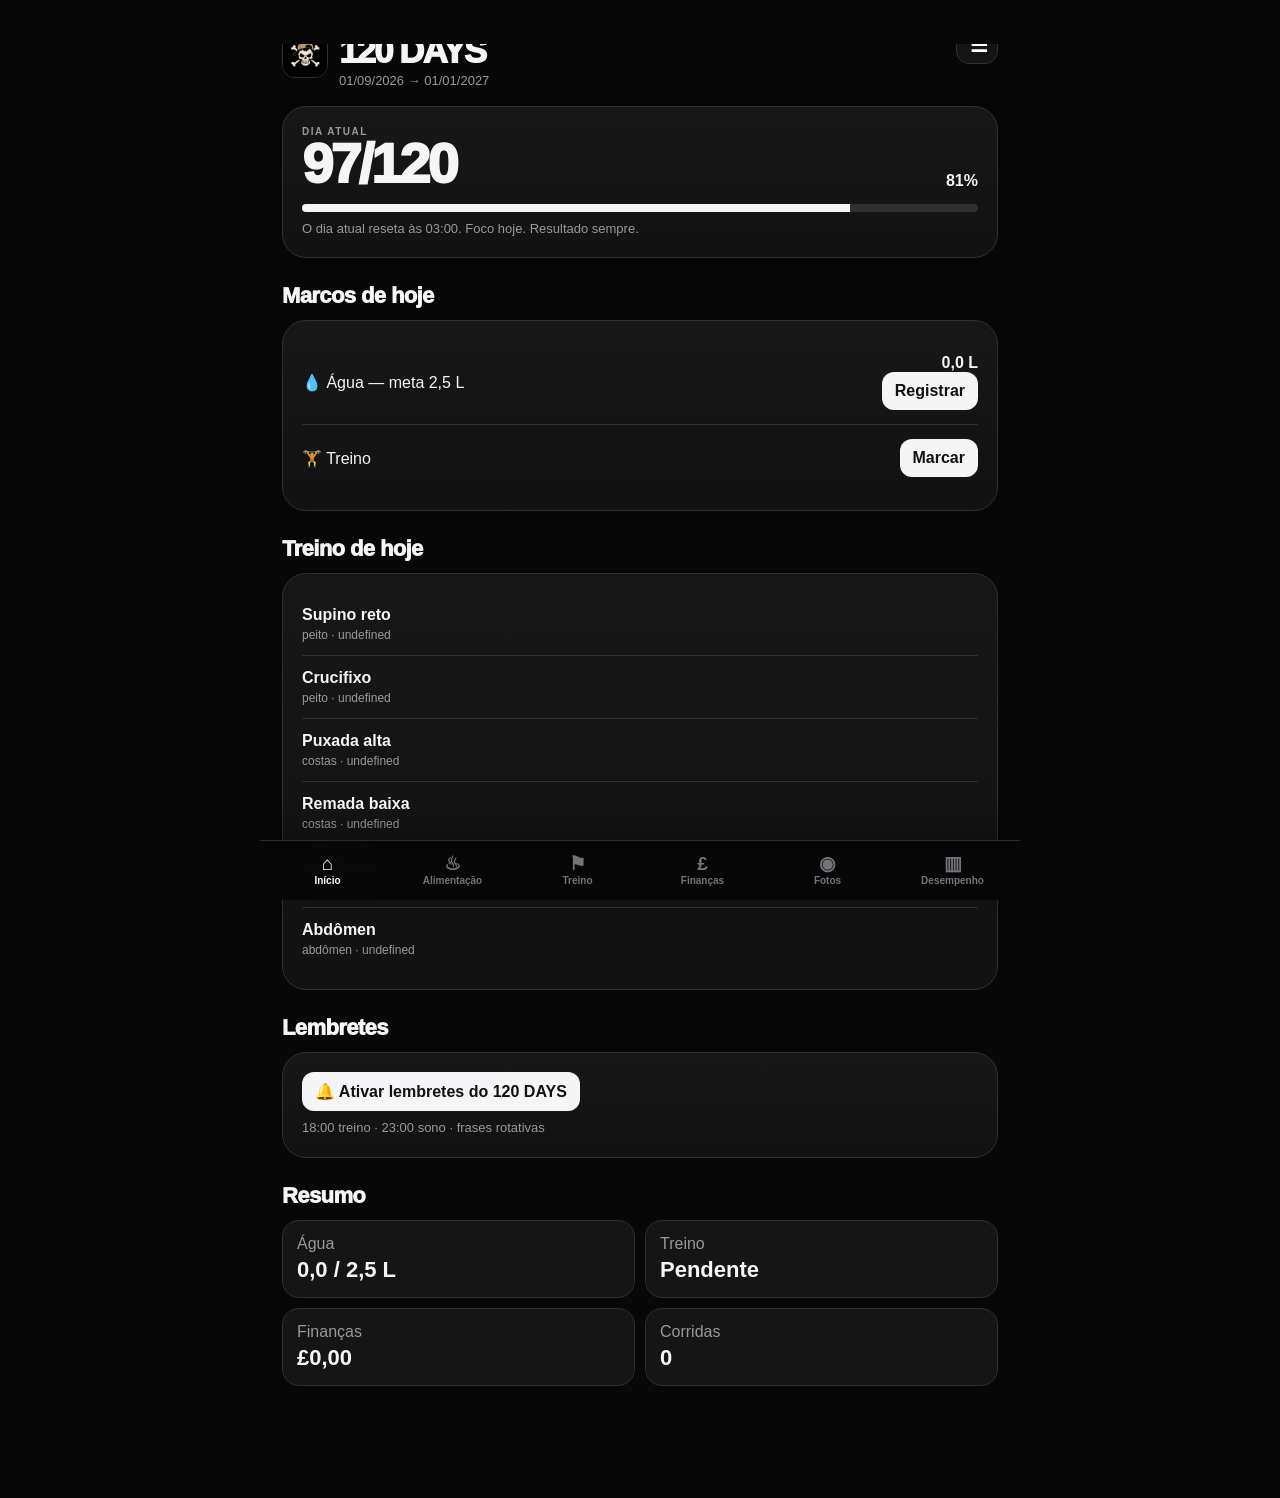
==== commit 0f70412d: "Add files via upload" ====
--- a/index.html
+++ b/index.html
@@ -9,12 +9,18 @@
 <meta name="apple-mobile-web-app-title" content="120 DAYS">
 <link rel="apple-touch-icon" href="assets/icon-180.png">
 <link rel="manifest" href="manifest.json">
-<title>120 DAYS</title>
+<title>120 DAYS — GOD</title>
 <style>
 :root{--bg:#080808;--card:#151515;--card2:#1d1d1f;--line:#303034;--text:#f5f5f7;--muted:#98989f;--green:#63d68b;--red:#ff625d;--gold:#d7b46a}
 *{box-sizing:border-box;-webkit-tap-highlight-color:transparent}
 html,body{margin:0;background:var(--bg);color:var(--text);font-family:-apple-system,BlinkMacSystemFont,"SF Pro Display","SF Pro Text",Arial,sans-serif}
 body{min-height:100vh;overflow-x:hidden;overscroll-behavior-y:none;touch-action:pan-y;padding-top:env(safe-area-inset-top)}
+body:before{content:"";position:fixed;top:0;left:0;right:0;height:max(env(safe-area-inset-top),44px);background:var(--bg);z-index:100000;pointer-events:none}
+main{padding-bottom:calc(112px + env(safe-area-inset-bottom));}
+header{padding-top:8px;}
+input,select,textarea{font-size:16px}
+@supports (-webkit-touch-callout:none){body{-webkit-user-select:none;-webkit-touch-callout:none}input,textarea,select{-webkit-user-select:text}}
+@media (display-mode:standalone){body{padding-top:max(env(safe-area-inset-top),44px)}}
 button,input,select{font:inherit}
 button{cursor:pointer}
 main{width:min(760px,100%);margin:0 auto;padding:18px 16px calc(112px + env(safe-area-inset-bottom))}
@@ -44,8 +50,8 @@
 @media(min-width:700px){main{padding-left:22px;padding-right:22px}.photoGrid{grid-template-columns:repeat(4,1fr)}}
 @media(max-width:520px){.brand{font-size:35px}.num{font-size:56px}.logo{width:42px;height:42px}.bottom{border-radius:0}}
 
-.foodTarget{display:grid;grid-template-columns:150px 1fr;gap:15px;align-items:center}.foodDonutWrap{position:relative;width:150px;height:150px}.foodDonut{width:150px;height:150px;transform:rotate(-90deg)}.foodRingBase,.foodRing{fill:none;stroke-width:28}.foodRingBase{stroke:#303033}.foodProtein{stroke:#63d68b}.foodCarb{stroke:#f5f5f7}.foodFat{stroke:#d7b46a}.foodCenter{position:absolute;inset:0;display:grid;place-content:center;text-align:center}.foodCenter b{font-size:22px}.foodCenter span{font-size:11px;color:var(--muted)}.foodLegend{display:grid;gap:9px}.foodLegend div{display:flex;justify-content:space-between;gap:8px;font-size:12px}.foodLegend span{color:var(--muted)}.foodGroups{display:grid;grid-template-columns:1fr 1fr;gap:9px;margin-top:12px}.foodGroupBtn{display:flex;justify-content:space-between;align-items:center;text-align:left;background:var(--card);color:var(--text);border:1px solid var(--line);border-radius:16px;padding:14px}.foodGroupBtn span{font-size:20px;color:var(--muted)}.detailScore{display:flex;align-items:baseline;gap:9px;margin-bottom:13px}.detailScore b{font-size:38px;letter-spacing:-2px}.detailScore span{color:var(--muted);font-size:13px}.detailGrid{display:grid;grid-template-columns:1fr 1fr;gap:14px}.detailGrid h4{margin:0 0 7px}.detailItem{padding:7px 0;border-bottom:1px solid var(--line);font-size:13px}.detailFoot{margin-top:12px}.calday{appearance:none;color:var(--text);font:inherit;padding:0}@media(max-width:520px){.foodTarget{grid-template-columns:135px 1fr}.foodDonutWrap,.foodDonut{width:135px;height:135px}.detailGrid{grid-template-columns:1fr}}
-</style>
+.foodTarget{display:grid;grid-template-columns:150px 1fr;gap:16px;align-items:center}.foodDonutWrap{position:relative;width:150px;height:150px}.foodDonutWrap .donut{width:150px;height:150px}.foodLegend{display:grid;gap:9px}.foodLegend div{display:flex;justify-content:space-between;gap:10px;font-size:13px}.foodLegend span{color:var(--muted)}.foodGroups{display:grid;grid-template-columns:1fr 1fr;gap:10px;margin-top:15px}.foodGroup{display:flex;justify-content:space-between;align-items:center;text-align:left;background:var(--card);color:var(--text);border:1px solid var(--line);border-radius:16px;padding:14px;font-weight:900}.foodGroup span{color:var(--muted);font-size:20px}.foodOptions{display:grid;gap:0}.foodOption{display:flex;justify-content:space-between;padding:12px 0;border-bottom:1px solid var(--line)}.foodOption:last-child{border-bottom:0}.calday{appearance:none;border:0;color:var(--text);background:var(--card);font:inherit;min-height:38px;border-radius:10px;display:flex;flex-direction:column;align-items:center;justify-content:center;gap:4px;padding:5px}.calday:hover{background:var(--card2)}.detailScore{display:flex;align-items:baseline;gap:10px;margin-bottom:14px}.detailScore b{font-size:38px;letter-spacing:-2px}.detailScore span{color:var(--muted)}.detailCols{display:grid;grid-template-columns:1fr 1fr;gap:14px}.detailCols h4{margin:0 0 8px}.detailItem{padding:7px 0;border-bottom:1px solid var(--line);font-size:13px}.bottom{padding-bottom:calc(8px + env(safe-area-inset-bottom))}html{scroll-padding-top:calc(24px + env(safe-area-inset-top));scroll-behavior:smooth}@media(max-width:520px){.foodTarget{grid-template-columns:135px 1fr}.foodDonutWrap,.foodDonutWrap .donut{width:135px;height:135px}.detailCols{grid-template-columns:1fr}.foodGroups{grid-template-columns:1fr 1fr}}
+.foodLegendLabel{display:flex;align-items:center;gap:7px}.foodDot{width:9px;height:9px;border-radius:50%;display:inline-block;flex:none}.foodDotProtein{background:#63d68b}.foodDotCarb{background:#f5f5f7}.foodDotFat{background:#d7b46a}.foodDotCalories{background:#555}</style>
 </head>
 <body>
 <main>
@@ -59,18 +65,12 @@
   <div class="bar"><div class="fill" id="dayFill"></div></div>
   <div class="sub" id="dayStatus">O desafio começa em 01/09/2026.</div>
 </div>
-
-<div class="tabs" id="topTabs">
-  <button class="tab active" data-top="home" onclick="show('home',this)">Hoje</button>
-  <button class="tab" data-top="rules" onclick="show('rules',this)">Regras</button>
-</div>
-
 <section id="home" class="active">
   <div class="sectionTitle">Marcos de hoje</div>
   <div class="card" id="milestones"></div>
   <div class="sectionTitle">Treino de hoje</div>
   <div class="card" id="todayWorkout"></div>
-  <div class="sectionTitle">Lembretes</div><div class="card"><button class="secondary" onclick="enableReminders()">🔔 Ativar lembretes</button><div class="sub" style="margin-top:8px">18:00 treino · 23:00 sono · frases rotativas</div></div><div class="sectionTitle">Resumo</div>
+  <div class="sectionTitle">Lembretes</div><div class="card"><button onclick="enableReminders()">🔔 Ativar lembretes do 120 DAYS</button><div class="sub" style="margin-top:8px">18:00 treino · 23:00 sono · frases rotativas</div></div><div class="sectionTitle">Resumo</div>
   <div class="grid">
     <div class="stat"><span class="muted">Água</span><b id="homeWater">0 / 2,5 L</b></div>
     <div class="stat"><span class="muted">Treino</span><b id="homeTraining">Pendente</b></div>
@@ -86,25 +86,9 @@
 
 <section id="food">
   <div class="sectionTitle">Alimentação</div>
-  <div class="card foodTarget">
-    <div class="foodDonutWrap">
-      <svg class="foodDonut" viewBox="0 0 200 200" aria-label="Metas diárias">
-        <circle class="foodRingBase" cx="100" cy="100" r="72"></circle>
-        <circle id="foodProteinSeg" class="foodRing foodProtein" cx="100" cy="100" r="72"></circle>
-        <circle id="foodCarbSeg" class="foodRing foodCarb" cx="100" cy="100" r="72"></circle>
-        <circle id="foodFatSeg" class="foodRing foodFat" cx="100" cy="100" r="72"></circle>
-      </svg>
-      <div class="foodCenter"><b>1 DIA</b><span>meta</span></div>
-    </div>
-    <div class="foodLegend">
-      <div><b>🥩 Proteína</b><span>150 g · 35%</span></div>
-      <div><b>🍚 Carboidratos</b><span>140 g · 33%</span></div>
-      <div><b>🥑 Gorduras</b><span>60 g · 32%</span></div>
-      <div><b>🔥 Calorias</b><span>1.700 kcal</span></div>
-    </div>
-  </div>
-  <div class="foodGroups" id="foodGuide"></div>
-  <div id="foodOptions"></div>
+  <div class="notice">Guia simples para o desafio. Priorize os grupos alimentares e mantenha a hidratação diária.</div>
+  <div class="sectionTitle">O que ingerir</div>
+  <div class="card" id="foodGuide"></div>
 </section>
 
 <section id="training">
@@ -147,7 +131,7 @@
   <div class="sectionTitle">Adicionar renda</div>
   <div class="card"><form class="form" onsubmit="addIncome(event)"><input id="income" type="number" min="0" step="0.01" placeholder="Valor recebido"><button>Adicionar renda</button></form></div>
   <div class="sectionTitle">Adicionar gasto</div>
-  <div class="card"><form class="form" onsubmit="addExpense(event)"><input id="expense" type="number" min="0" step="0.01" placeholder="Valor do gasto"><select id="category"><option>Moradia</option><option>Transporte</option><option>Alimentação</option><option>Lazer</option><option>Outros</option></select><button>Adicionar gasto</button></form></div>
+  <div class="card"><form class="form" onsubmit="addExpense(event)"><input id="expense" type="number" min="0" step="0.01" placeholder="Valor do gasto"><select id="category"></select><button>Adicionar gasto</button></form></div>
   <div class="sectionTitle">Resumo</div>
   <div class="card"><div class="row"><span>Recebido</span><b id="incomeShow">£0,00</b></div><div class="row"><span>Gastos</span><b id="expenseShow">£0,00</b></div><div class="row"><span>Saldo</span><b id="balanceShow">£0,00</b></div></div>
   <div class="sectionTitle">Histórico de lançamentos</div><div class="history" id="financeHistory"></div>
@@ -162,8 +146,8 @@
 <section id="performance">
   <div class="sectionTitle">Desempenho — 120 dias</div>
   <div class="grid"><div class="stat"><span class="muted">Dias concluídos</span><b id="perfDays">0 / 120</b></div><div class="stat"><span class="muted">Treinos concluídos</span><b id="perfTraining">0</b></div><div class="stat"><span class="muted">Metas de água</span><b id="perfWater">0</b></div><div class="stat"><span class="muted">Corridas registradas</span><b id="perfRuns">0</b></div></div>
-  <div class="sectionTitle">Histórico diário</div><div class="card"><div class="calendar" id="calendarHead"></div><div style="height:8px"></div><div class="calendar" id="dailyCalendar"></div></div><div id="dayDetail"></div>
-  <div class="sectionTitle">Registros recentes</div><div class="card" id="dailyHistory"></div>
+  <div class="sectionTitle">Histórico diário</div><div class="card"><div class="calendar" id="calendarHead"></div><div style="height:8px"></div><div class="calendar" id="dailyCalendar"></div></div>
+  <div id="dayDetail"></div><div class="sectionTitle">Registros recentes</div><div class="card" id="dailyHistory"></div>
 </section>
 </main>
 
@@ -183,16 +167,16 @@
 const END=new Date('2027-01-01T00:00:00');
 const RESET_HOUR=3;
 const KEY='120days_final_v2';
-const categories=['Moradia','Transporte','Alimentação','Lazer','Outros'];
+const baseCategories=['Moradia','Transporte','Alimentação','Lazer'];
 const weekdays=['S','T','Q','Q','S','S','D'];
 const rules=[
  'Constância — não pare.',
- 'Não repetir o mesmo erro dois dias seguidos.',
- 'Seguir o treino independentemente do cansaço.',
+ 'Não repita o mesmo erro dois dias seguidos.',
+ 'Siga o treino independentemente do cansaço.',
  'Regra das 48 horas para comprar algo.',
- 'Fazer o checklist todo dia.',
+ 'Faça o checklist todo dia.',
  'Faça! Nem que seja o mínimo.',
- 'Não compensar. Seguir o ritmo previsto mesmo se falhar.',
+ 'Não compense. Siga o ritmo previsto mesmo se falhar.',
  'Dormir faz parte do desafio. Nada de ficar indo dormir tarde da madrugada.'
 ];
 const foodGroups={
@@ -204,8 +188,21 @@
  'Bebidas':['Água','Café sem açúcar','Chá sem açúcar']
 };
 const foodMeta={protein:150,carbs:140,fat:60,calories:1700};
-const A=[['Chest Press','3 × 8–12','peito'],['Incline Chest Press','3 × 8–12','peito'],['Shoulder Press','3 × 8–12','ombros'],['Lateral Raise Machine','3 × 10–15','ombros'],['Triceps Pushdown Machine','3 × 10–15','tríceps'],['Triceps Extension Machine','3 × 10–15','tríceps']];
-const B=[['Lat Pulldown','3 × 8–12','costas'],['Seated Row Machine','3 × 8–12','costas'],['High Row Machine','3 × 8–12','costas'],['Rear Delt Machine','3 × 10–15','ombros'],['Biceps Curl Machine','3 × 10–15','bíceps'],['Preacher Curl Machine','3 × 10–15','bíceps']];
+const A=[
+ ['Supino reto','peito'],['Crucifixo','peito'],['Puxada alta','costas'],['Remada baixa','costas'],['Leg Press','pernas'],['Abdômen','abdômen']
+];
+const B=[
+ ['Desenvolvimento de ombros','ombros'],['Elevação lateral','ombros'],['Rosca','bíceps'],['Tríceps','tríceps'],['Perna','pernas'],['Abdômen','abdômen']
+];
+const C=[
+ ['Supino inclinado','peito'],['Crucifixo','peito'],['Puxada supinada','costas'],['Remada unilateral','costas'],['Elevação lateral','ombros'],['Leg Press','pernas'],['Abdômen','abdômen']
+];
+function cycleWorkout(day){
+ if(!day)return {type:'—',title:'Próximo treino',items:[]};
+ const n=(day-1)%4;
+ if(n===3)return {type:'DESCANSO',title:'Descanso',items:[]};
+ return n===0?{type:'A',title:'Treino A',items:A}:n===1?{type:'B',title:'Treino B',items:B}:{type:'C',title:'Treino C',items:C};
+}
 
 const defaultState=()=>({days:{},weights:{},runs:[],photos:[],income:0,expenses:{},transactions:[],customCategories:[]});
 let state=loadState();
@@ -238,11 +235,8 @@
 function challengeDay(){return challengeInfo().day}
 function currentDateForDay(day){const d=new Date(START);d.setDate(d.getDate()+day-1);return d}
 function workoutFor(d){
- if(!d)return {type:'—',title:'Desafio ainda não começou',items:[]};
- const dow=currentDateForDay(d).getDay(); // 0 Sun ... 4 Thu
- if(dow===4||dow===0)return {type:'CORRIDA',title:'Corrida — Quinta/Domingo',items:[]};
- const cycle=Math.floor((d-1)/2)%2;
- return cycle===0?{type:'DIA A',title:'Dia A — Peito + Ombros + Tríceps',items:A}:{type:'DIA B',title:'Dia B — Costas + Bíceps',items:B};
+ if(!d)return {type:'—',title:'Treino de hoje',items:[]};
+ return cycleWorkout(d);
 }
 function isComplete(d){const x=state.days[d]||{};return Number(x.water||0)>=2.5&&!!x.training}
 function renderHeader(){
@@ -252,17 +246,21 @@
  if(c.finished){n.textContent='120/120';p.textContent='100%';f.style.width='100%';s.textContent='Desafio encerrado em 01/01/2027.';return}
  n.textContent=c.day+'/120';p.textContent=c.percent+'%';f.style.width=c.percent+'%';s.textContent='O dia atual reseta às 03:00. Foco hoje. Resultado sempre.';
 }
-function renderWorkout(container,items){
- if(!items.length){container.innerHTML='<div class="empty">Dia de corrida. Registre a corrida na aba Corrida.</div>';return}
- container.innerHTML=items.map(x=>{const w=state.weights[x[0]]||'';return `<div class="exercise"><div style="display:flex;justify-content:space-between;gap:10px;align-items:center"><div><div class="exname">${esc(x[0])}</div><div class="meta">${esc(x[1])} · ${esc(x[2])}</div></div><input class="weight" value="${esc(w)}" inputmode="decimal" placeholder="kg" aria-label="Peso ${esc(x[0])}" onchange="setWeight('${esc(x[0])}',this.value)"></div></div>`}).join('');
+function renderWorkout(container,items,editable=true){
+ if(!items.length){container.innerHTML='<div class="empty">Dia de descanso.</div>';return}
+ container.innerHTML=items.map(x=>{
+  const w=state.weights[x[0]]||'';
+  const weightField=editable?`<input class="weight" value="${esc(w)}" inputmode="decimal" placeholder="kg" aria-label="Peso ${esc(x[0])}" onchange="setWeight('${esc(x[0])}',this.value)">`:'';
+  return `<div class="exercise"><div style="display:flex;justify-content:space-between;gap:10px;align-items:center"><div><div class="exname">${esc(x[0])}</div><div class="meta">${esc(x[1])} · ${esc(x[2])}</div></div>${weightField}</div></div>`;
+ }).join('');
 }
 function setWeight(name,v){state.weights[name]=String(v);save();renderHome();renderTraining()}
 function renderTraining(){renderWorkout(document.getElementById('workoutA'),A);renderWorkout(document.getElementById('workoutB'),B);renderRunning()}
 function renderHome(){
- const c=challengeInfo(),d=c.day?state.days[c.day]||{}:{};
- const w=workoutFor(c.day);
+ const c=challengeInfo(), previewDay=c.day||1, d=state.days[previewDay]||{};
+ const w=workoutFor(previewDay);
  document.getElementById('todayWorkout').innerHTML=`<span class="pill">${esc(w.type)}</span><h3 style="margin:9px 0 4px">${esc(w.title)}</h3>`;
- if(w.items.length)renderWorkout(document.getElementById('todayWorkout'),w.items);else document.getElementById('todayWorkout').innerHTML+=`<div class="empty">${c.started?'Hoje é dia de corrida. Abra Treino → Corrida para registrar.':'O treino de hoje aparecerá quando o desafio começar.'}</div>`;
+ if(w.items.length)renderWorkout(document.getElementById('todayWorkout'),w.items,false);else document.getElementById('todayWorkout').innerHTML+=`<div class="empty">${c.started?'Hoje é dia de descanso. Aproveite para recuperar.':'O treino já está disponível para você se preparar. O Dia 1 começa em 01/09.'}</div>`;
  const water=Number(d.water||0),training=!!d.training;
  document.getElementById('milestones').innerHTML=`<div class="row"><span>💧 Água — meta 2,5 L</span><div style="text-align:right"><b>${water.toFixed(1).replace('.',',')} L</b><br><button class="${water>=2.5?'done':''}" onclick="waterPrompt()">${water>=2.5?'Concluído':'Registrar'}</button></div></div><div class="row"><span>${w.type==='CORRIDA'?'🏃 Corrida':'🏋️ Treino'}</span><button class="${training?'done':''}" onclick="toggleTraining()">${training?'Concluído':'Marcar'}</button></div>`;
  document.getElementById('homeWater').textContent=water.toFixed(1).replace('.',',')+' / 2,5 L';document.getElementById('homeTraining').textContent=training?'Concluído':'Pendente';document.getElementById('homeBalance').textContent=money(state.income-totalExpenses());document.getElementById('homeRuns').textContent=state.runs.length;
@@ -271,53 +269,41 @@
 function waterPrompt(){if(!guardStarted())return;const day=challengeDay(),current=state.days[day]?.water??'';const v=prompt('Quanto de água você bebeu hoje? (litros)',String(current));if(v===null)return;const n=Math.max(0,Number(String(v).replace(',','.'))||0);state.days[day]={...(state.days[day]||{}),water:n,waterGoal:n>=2.5};save();renderAll()}
 function toggleTraining(){if(!guardStarted())return;const day=challengeDay();state.days[day]={...(state.days[day]||{}),training:!(state.days[day]?.training)};save();renderAll()}
 function renderRules(){document.getElementById('rulesList').innerHTML=rules.map((r,i)=>`<div class="rule"><div class="ruleNo">${i+1}</div><div>${esc(r)}</div></div>`).join('')}
-function openRules(){show('rules',document.querySelector('[data-top="rules"]'))}
+function openRules(){nav('rules',null)}
 function renderFood(){
  const el=document.getElementById('foodGuide');
- el.innerHTML=Object.keys(foodGroups).map(name=>`<button class="foodGroupBtn" onclick="openFoodGroup('${esc(name)}')"><b>${esc(name)}</b><span>›</span></button>`).join('');
- const circ=2*Math.PI*72,total=foodMeta.protein+foodMeta.carbs+foodMeta.fat;let off=0;
- [['foodProteinSeg',foodMeta.protein],['foodCarbSeg',foodMeta.carbs],['foodFatSeg',foodMeta.fat]].forEach(([id,v])=>{
-  const node=document.getElementById(id),len=circ*v/total;
-  node.setAttribute('stroke-dasharray',len+' '+circ);
-  node.setAttribute('stroke-dashoffset',-off);
-  off+=len;
+ el.innerHTML=`
+ <div class="foodTarget">
+   <div class="foodDonutWrap">
+    <svg class="donut" viewBox="0 0 200 200" aria-label="Distribuição diária de macros">
+      <circle class="ring" cx="100" cy="100" r="72" stroke="#2b2b2e"></circle>
+      <circle id="foodSeg1" class="ring" cx="100" cy="100" r="72" stroke="#63d68b"></circle>
+      <circle id="foodSeg2" class="ring" cx="100" cy="100" r="72" stroke="#f5f5f7"></circle>
+      <circle id="foodSeg3" class="ring" cx="100" cy="100" r="72" stroke="#d7b46a"></circle>
+    </svg>
+    <div class="center"><b>1 DIA</b><span>meta</span></div>
+   </div>
+   <div class="foodLegend">
+    <div><span class="foodLegendLabel"><i class="foodDot foodDotProtein"></i><b>🥩 Proteína</b></span><span>${foodMeta.protein} g · 35%</span></div>
+    <div><span class="foodLegendLabel"><i class="foodDot foodDotCarb"></i><b>🍚 Carboidratos</b></span><span>${foodMeta.carbs} g · 33%</span></div>
+    <div><span class="foodLegendLabel"><i class="foodDot foodDotFat"></i><b>🥑 Gorduras</b></span><span>${foodMeta.fat} g · 32%</span></div>
+    <div><span class="foodLegendLabel"><i class="foodDot foodDotCalories"></i><b>🔥 Calorias</b></span><span>${foodMeta.calories} kcal</span></div>
+   </div>
+ </div>
+ <div class="foodGroups">
+ ${Object.entries(foodGroups).map(([name,items])=>`<button class="foodGroup" onclick="openFoodGroup('${esc(name)}')"><b>${esc(name)}</b><span>›</span></button>`).join('')}
+ </div>
+ <div id="foodOptions"></div>`;
+ const total=foodMeta.protein+foodMeta.carbs+foodMeta.fat;
+ const circ=2*Math.PI*72; let off=0;
+ [['foodSeg1',foodMeta.protein],['foodSeg2',foodMeta.carbs],['foodSeg3',foodMeta.fat]].forEach(([id,v])=>{
+  const len=circ*v/total,el2=document.getElementById(id);el2.setAttribute('stroke-dasharray',len+' '+circ);el2.setAttribute('stroke-dashoffset',-off);off+=len;
  });
 }
 function openFoodGroup(name){
+ const opts=document.getElementById('foodOptions');
  const items=foodGroups[name]||[];
- document.getElementById('foodOptions').innerHTML=`<div class="sectionTitle small">${esc(name)}</div><div class="card">${items.map(x=>`<div class="row"><span>${esc(x)}</span><b>+</b></div>`).join('')}</div>`;
-}
-function allCategories(){return [...categories,...(state.customCategories||[])].filter((v,i,a)=>a.indexOf(v)===i)}
-function totalExpenses(){return Object.values(state.expenses).reduce((a,b)=>a+Number(b||0),0)}
-function addIncome(e){e.preventDefault();const v=Number(document.getElementById('income').value||0);if(v<=0)return;state.income+=v;state.transactions.unshift({type:'income',value:v,category:'Renda',date:new Date().toISOString()});document.getElementById('income').value='';save();renderAll()}
-function addExpense(e){
- e.preventDefault();
- const v=Number(document.getElementById('expense').value||0),c=document.getElementById('category').value;
- if(c==='__new__'){
-  const name=prompt('Nome da nova categoria');
-  if(name&&name.trim()){
-   const clean=name.trim();
-   if(!allCategories().includes(clean))state.customCategories.push(clean);
-   save();renderAll();
-   setTimeout(()=>{const sel=document.getElementById('category');if(sel)sel.value=clean},0);
-  }
-  return;
- }
- if(v<=0)return;
- state.expenses[c]=(state.expenses[c]||0)+v;
- state.transactions.unshift({type:'expense',value:v,category:c,date:new Date().toISOString()});
- document.getElementById('expense').value='';
- save();renderAll();
-}
-function renderFinance(){
- const cats=allCategories();
- const sel=document.getElementById('category');
- if(sel)sel.innerHTML=cats.map(c=>`<option value="${esc(c)}">${esc(c)}</option>`).join('')+'<option value="__new__">＋ Criar nova categoria</option>';
- const vals=cats.map(c=>Number(state.expenses[c]||0)),sum=vals.reduce((a,b)=>a+b,0),circ=2*Math.PI*72;let off=0;
- document.getElementById('expenseTotal').textContent=money(sum);document.getElementById('incomeShow').textContent=money(state.income);document.getElementById('expenseShow').textContent=money(sum);document.getElementById('balanceShow').textContent=money(state.income-sum);
- ['seg1','seg2','seg3','seg4','seg5'].forEach((id,i)=>{const el=document.getElementById(id);if(!el)return;const len=sum?circ*(vals[i]||0)/sum:0;el.setAttribute('stroke-dasharray',len+' '+circ);el.setAttribute('stroke-dashoffset',-off);off+=len});
- document.getElementById('legend').innerHTML=cats.map((c,i)=>`<div class="legendRow"><span><i class="dot c${(i%5)+1}"></i>${esc(c)}</span><b>${money(vals[i])}</b></div>`).join('');
- const tx=state.transactions.slice(0,20);document.getElementById('financeHistory').innerHTML=tx.length?tx.map(t=>`<div class="historyItem"><div class="top"><b>${t.type==='income'?'Renda':'Gasto — '+esc(t.category)}</b><b>${t.type==='income'?'+':'−'}${money(t.value)}</b></div><div class="sub">${new Date(t.date).toLocaleDateString('pt-BR')}</div></div>`).join(''):'<div class="empty">Nenhum lançamento ainda.</div>';
+ opts.innerHTML=`<div class="sectionTitle small">${esc(name)}</div><div class="card foodOptions">${items.map(x=>`<div class="foodOption"><span>${esc(x)}</span><span>+</span></div>`).join('')}</div>`;
 }
 function addRun(e){e.preventDefault();if(!guardStarted())return;const day=challengeDay(),dist=Number(document.getElementById('runDistance').value||0),pace=document.getElementById('runPace').value.trim();if(dist<=0||!pace)return;state.runs.unshift({date:new Date().toISOString(),day,distance:dist,pace});state.days[day]={...(state.days[day]||{}),run:true};save();document.getElementById('runDistance').value='';document.getElementById('runPace').value='';renderAll();subTab('running',document.querySelector('#training .tabs .tab:nth-child(2)'))}
 function renderRunning(){document.getElementById('runHistory').innerHTML=state.runs.length?state.runs.map(r=>`<div class="historyItem"><div class="top"><b>Dia ${r.day}</b><b>${Number(r.distance).toFixed(2).replace('.',',')} km</b></div><div class="sub">${new Date(r.date).toLocaleDateString('pt-BR')} · pace ${esc(r.pace)}</div></div>`).join(''):'<div class="empty">Nenhuma corrida registrada ainda.</div>'}
@@ -337,20 +323,22 @@
  document.getElementById('dailyHistory').innerHTML=rows.length?rows.join(''):'<div class="empty">O histórico aparecerá conforme você registrar cada dia.</div>';
 }
 function openDayDetail(day){
- const c=challengeInfo(),limit=c.started?c.day:(c.finished?120:0);
- if(day<1||day>120||day>limit)return;
- const x=state.days[day]||{},d=currentDateForDay(day),w=workoutFor(day),good=[],bad=[];
- if(Number(x.water||0)>=2.5)good.push('Água — meta atingida');else bad.push('Água — meta não atingida');
- if(x.training)good.push(w.type==='CORRIDA'?'Corrida registrada':'Treino realizado');else bad.push(w.type==='CORRIDA'?'Corrida não registrada':'Treino não realizado');
+ const d=currentDateForDay(day),x=state.days[day]||{},w=workoutFor(day);
+ const ok=[],fail=[];
+ if(Number(x.water||0)>=2.5)ok.push('Água atingida');else fail.push('Meta de água');
+ if(x.training)ok.push(w.type==='CORRIDA'?'Corrida registrada':'Treino realizado');else fail.push(w.type==='CORRIDA'?'Corrida não registrada':'Treino não realizado');
  const tx=state.transactions.filter(t=>new Date(t.date).toLocaleDateString('pt-BR')===d.toLocaleDateString('pt-BR'));
- const spent=tx.filter(t=>t.type==='expense').reduce((a,t)=>a+Number(t.value||0),0);
- const pct=Math.round(good.length/(good.length+bad.length||1)*100);
- document.getElementById('dayDetail').innerHTML=`<div class="sectionTitle">Panorama — ${d.toLocaleDateString('pt-BR')}</div><div class="card dayDetailCard">
- <div class="detailScore"><b>${pct}%</b><span>do dia cumprido</span></div>
- <div class="detailGrid"><div><h4>🟢 Deu certo</h4>${good.length?good.map(v=>`<div class="detailItem">${esc(v)}</div>`).join(''):'<div class="muted">Nada registrado.</div>'}</div>
- <div><h4>🔴 Falhou</h4>${bad.length?bad.map(v=>`<div class="detailItem">${esc(v)}</div>`).join(''):'<div class="muted">Nenhuma falha.</div>'}</div></div>
- <div class="sub detailFoot">Treino: ${esc(w.title)} · Gastos: ${money(spent)}</div></div>`;
- document.getElementById('dayDetail').scrollIntoView({behavior:'smooth',block:'start'});
+ const spend=tx.filter(t=>t.type==='expense').reduce((a,t)=>a+Number(t.value||0),0);
+ if(spend===0)ok.push('Sem gastos registrados');else ok.push('Finanças registradas');
+ const pct=Math.round(ok.length/(ok.length+fail.length||1)*100);
+ const detail=document.getElementById('dayDetail');
+ if(!detail)return;
+ detail.innerHTML=`<div class="sectionTitle">Panorama — ${d.toLocaleDateString('pt-BR')}</div><div class="card">
+ <div class="detailScore"><b>${pct}%</b><span>cumprimento do dia</span></div>
+ <div class="detailCols"><div><h4>🟢 Deu certo</h4>${ok.map(v=>`<div class="detailItem">${esc(v)}</div>`).join('')||'<div class="muted">Nada registrado.</div>'}</div>
+ <div><h4>🔴 Falhou</h4>${fail.map(v=>`<div class="detailItem">${esc(v)}</div>`).join('')||'<div class="muted">Nenhuma falha registrada.</div>'}</div></div>
+ <div class="sub" style="margin-top:12px">Treino: ${esc(w.title)} · Gastos: ${money(spend)}</div></div>`;
+ detail.scrollIntoView({behavior:'smooth',block:'start'});
 }
 function nav(id,btn){showSection(id);document.querySelectorAll('.navBtn').forEach(b=>b.classList.remove('active'));if(btn)btn.classList.add('active');window.scrollTo(0,0)}
 function show(id,btn){showSection(id);if(btn){document.querySelectorAll('#topTabs .tab').forEach(b=>b.classList.remove('active'));btn.classList.add('active')}if(['home','rules'].includes(id)){document.querySelectorAll('.navBtn').forEach(b=>b.classList.remove('active'));document.querySelector('[data-nav="home"]').classList.add('active')}window.scrollTo(0,0)}
@@ -358,30 +346,56 @@
 function subTab(id,btn){runSub=id;document.getElementById('complete').style.display=id==='complete'?'block':'none';document.getElementById('running').style.display=id==='running'?'block':'none';document.querySelectorAll('#training .tabs .tab').forEach(b=>b.classList.remove('active'));if(btn)btn.classList.add('active')}
 function renderAll(){renderHeader();renderHome();renderRules();renderFood();renderTraining();renderFinance();renderPhotos();renderPerformance()}
 
-const workoutMessages=['Já treinou, vagabundo? 🫵','Levanta do sofá e vai.','O sofá não vai construir seu shape.','Tá esperando o quê? Vai treinar.','Seu treino não vai se fazer sozinho.','Menos desculpa. Mais treino.','Vai fazer o mínimo. Mas VAI.','120 DAYS não se vence deitado.','Bora. O shape não vem por delivery.'];
-const sleepMessages=['Tá acordado ainda????? 😐','Vai dormir, animal.','23h. Fecha essa porra e vai dormir.','O desafio também acontece dormindo.','Ainda tá acordado? Vai dormir.','Seu corpo precisa descansar, campeão.','Chega de celular. Cama.','Amanhã tem mais. Vai dormir.','Dormir também faz parte do desafio.','Você não vai ganhar o desafio às 2 da manhã.','Desliga essa merda e dorme. 😴'];
+const workoutMessages=[
+ 'Já treinou, vagabundo? 🫵',
+ 'Levanta do sofá e vai.',
+ 'O sofá não vai construir seu shape.',
+ 'Tá esperando o quê? Vai treinar.',
+ 'Seu treino não vai se fazer sozinho.',
+ 'Menos desculpa. Mais treino.',
+ 'Vai fazer o mínimo. Mas VAI.',
+ '120 DAYS não se vence deitado.',
+ 'Bora. O shape não vem por delivery.'
+];
+const sleepMessages=[
+ 'Tá acordado ainda????? 😐',
+ 'Vai dormir, animal.',
+ '23h. Fecha essa porra e vai dormir.',
+ 'O desafio também acontece dormindo.',
+ 'Ainda tá acordado? Vai dormir.',
+ 'Seu corpo precisa descansar, campeão.',
+ 'Chega de celular. Cama.',
+ 'Amanhã tem mais. Vai dormir.',
+ 'Dormir também faz parte do desafio.',
+ 'Você não vai ganhar o desafio às 2 da manhã.',
+ 'Desliga essa merda e dorme. 😴'
+];
 function enableReminders(){
  if(!('Notification' in window)){alert('Este navegador não oferece notificações para o app.');return}
- Notification.requestPermission().then(p=>{if(p==='granted'){localStorage.setItem('120days_notifications','on');alert('Lembretes ativados.')}else alert('Permissão de notificações não concedida.')});
-}
+ Notification.requestPermission().then(p=>{
+  if(p==='granted'){localStorage.setItem('120days_notifications','on');alert('Lembretes ativados: treino às 18h e sono às 23h.');}
+  else alert('Permissão de notificações não concedida.');
+ });
+}
+function reminderKey(type,date){return '120days_reminder_'+type+'_'+date}
 function checkReminders(){
  if(!('Notification' in window)||Notification.permission!=='granted')return;
- const now=new Date(),h=now.getHours(),m=now.getMinutes(),today=localKeyDate(now);
- if(m!==0)return;
- const c=challengeInfo();if(!c.started)return;
- if(h===18){
+ const now=new Date(),h=now.getHours(),m=now.getMinutes(),date=localKeyDate(now);
+ const c=challengeInfo();
+ if(h===18 && m<1 && c.started){
   const w=workoutFor(c.day);
-  if(w.type!=='CORRIDA'){
-   const k='120days_notice_workout_'+today;
-   if(!localStorage.getItem(k)){new Notification('120 DAYS — TREINO',{body:workoutMessages[Math.floor(Math.random()*workoutMessages.length)]});localStorage.setItem(k,'1')}
+  if(w.type!=='DESCANSO'){
+   const key=reminderKey('workout',date);
+   if(!localStorage.getItem(key)){new Notification('120 DAYS — TREINO',{body:workoutMessages[Math.floor(Math.random()*workoutMessages.length)]});localStorage.setItem(key,'1')}
   }
  }
- if(h===23){
-  const k='120days_notice_sleep_'+today;
-  if(!localStorage.getItem(k)){new Notification('120 DAYS — SONO',{body:sleepMessages[Math.floor(Math.random()*sleepMessages.length)]});localStorage.setItem(k,'1')}
+ if(h===23 && m<1){
+  const key=reminderKey('sleep',date);
+  if(!localStorage.getItem(key)){new Notification('120 DAYS — SONO',{body:sleepMessages[Math.floor(Math.random()*sleepMessages.length)]});localStorage.setItem(key,'1')}
  }
 }
 setInterval(checkReminders,30000);
+checkReminders();
 
 renderAll();
 setInterval(()=>{const before=challengeDay();renderAll();const after=challengeDay();if(before!==after)window.scrollTo(0,0)},30000);
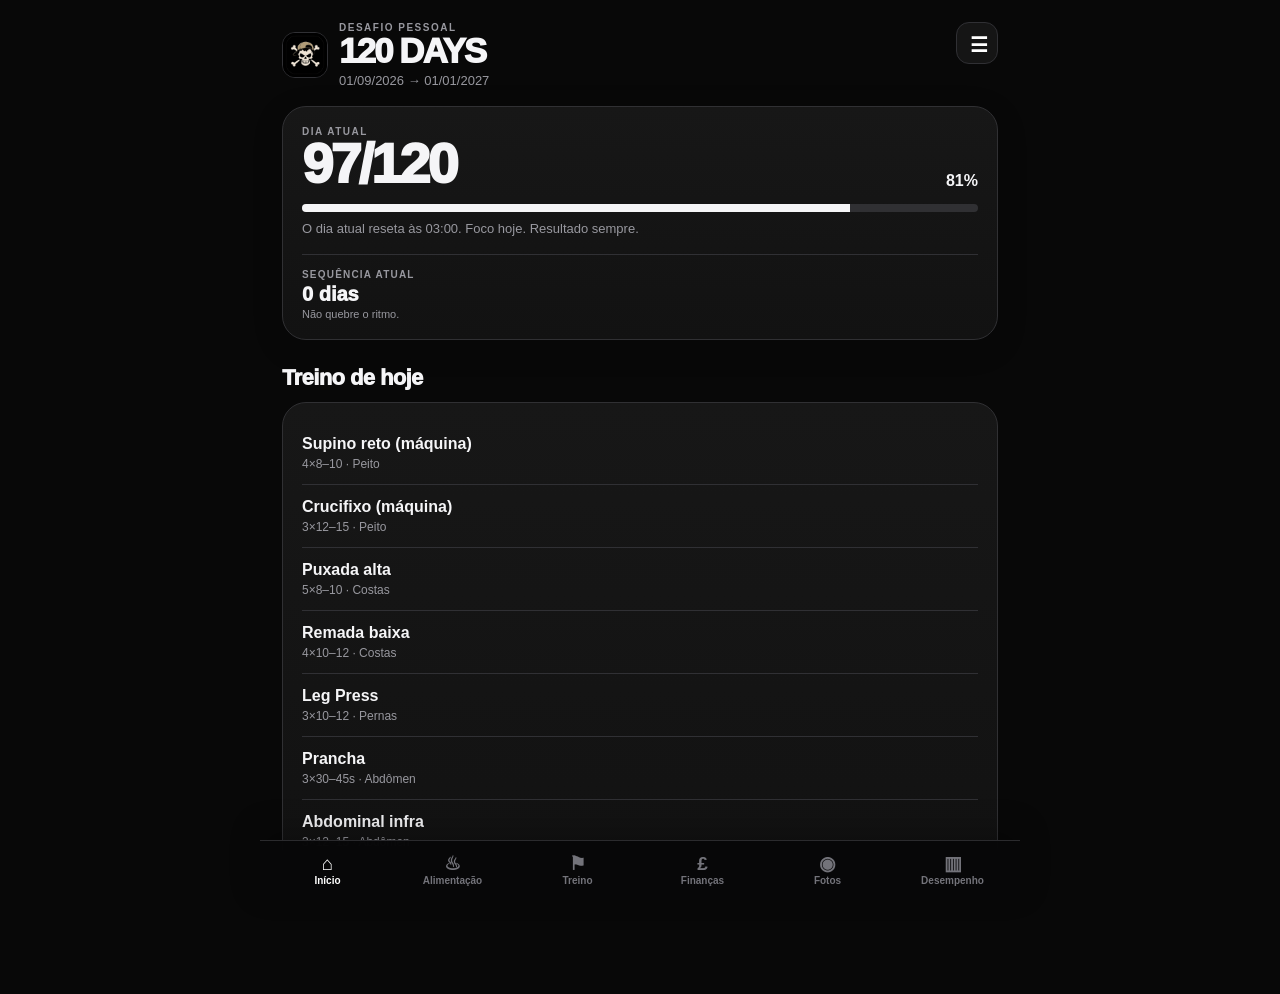
==== commit ce068055: "Add files via upload" ====
--- a/index.html
+++ b/index.html
@@ -9,26 +9,27 @@
 <meta name="apple-mobile-web-app-title" content="120 DAYS">
 <link rel="apple-touch-icon" href="assets/icon-180.png">
 <link rel="manifest" href="manifest.json">
-<title>120 DAYS — GOD</title>
+<title>120 DAYS</title>
 <style>
 :root{--bg:#080808;--card:#151515;--card2:#1d1d1f;--line:#303034;--text:#f5f5f7;--muted:#98989f;--green:#63d68b;--red:#ff625d;--gold:#d7b46a}
 *{box-sizing:border-box;-webkit-tap-highlight-color:transparent}
 html,body{margin:0;background:var(--bg);color:var(--text);font-family:-apple-system,BlinkMacSystemFont,"SF Pro Display","SF Pro Text",Arial,sans-serif}
-body{min-height:100vh;overflow-x:hidden;overscroll-behavior-y:none;touch-action:pan-y;padding-top:env(safe-area-inset-top)}
-body:before{content:"";position:fixed;top:0;left:0;right:0;height:max(env(safe-area-inset-top),44px);background:var(--bg);z-index:100000;pointer-events:none}
+body{min-height:100vh;overflow-x:hidden;overscroll-behavior-y:none;touch-action:pan-y}
+body{padding-top:0}
 main{padding-bottom:calc(112px + env(safe-area-inset-bottom));}
-header{padding-top:8px;}
+header{padding-top:calc(8px + env(safe-area-inset-top));}
 input,select,textarea{font-size:16px}
 @supports (-webkit-touch-callout:none){body{-webkit-user-select:none;-webkit-touch-callout:none}input,textarea,select{-webkit-user-select:text}}
-@media (display-mode:standalone){body{padding-top:max(env(safe-area-inset-top),44px)}}
 button,input,select{font:inherit}
 button{cursor:pointer}
-main{width:min(760px,100%);margin:0 auto;padding:18px 16px calc(112px + env(safe-area-inset-bottom))}
-header{display:flex;justify-content:space-between;align-items:flex-start;padding-top:4px}
+main{width:min(760px,100%);margin:0 auto;padding:calc(18px + env(safe-area-inset-top)) 16px calc(112px + env(safe-area-inset-bottom))}
+header{display:flex;justify-content:space-between;align-items:flex-start;padding-top:4px;position:relative;z-index:2}
 .brandWrap{display:flex;gap:11px;align-items:center}.logo{width:46px;height:46px;border-radius:13px;border:1px solid var(--line);object-fit:cover;background:#111}
 .eyebrow{font-size:10px;color:var(--muted);letter-spacing:1.5px;font-weight:900}.brand{font-size:35px;line-height:1;letter-spacing:-2px;font-weight:950}.date{font-size:13px;color:var(--muted);margin-top:5px}
 .iconbtn{width:42px;height:42px;border-radius:13px;background:var(--card);border:1px solid var(--line);color:#fff;font-size:20px}
 .hero,.card{background:linear-gradient(180deg,#171717 0%,#121212 100%);border:1px solid #303033;border-radius:24px;padding:19px}.hero{margin-top:18px;box-shadow:0 8px 30px rgba(0,0,0,.18)}
+.streak{margin-top:16px;padding-top:14px;border-top:1px solid var(--line)}.streakLabel{font-size:10px;color:var(--muted);letter-spacing:1.2px;font-weight:900}.streakNum{font-size:20px;font-weight:950;margin-top:3px}.streakHint{font-size:11px;color:var(--muted);margin-top:2px}
+.menuOverlay{position:fixed;inset:0;background:rgba(0,0,0,.62);z-index:100000;display:none;align-items:flex-start;justify-content:center;padding:calc(env(safe-area-inset-top) + 70px) 14px 20px}.menuOverlay.open{display:flex}.menuSheet{width:min(520px,100%);background:#171717;border:1px solid #303033;border-radius:22px;padding:16px;box-shadow:0 20px 60px rgba(0,0,0,.45);max-height:calc(100vh - 100px);overflow:auto}.menuHead{display:flex;align-items:center;justify-content:space-between;gap:10px;margin-bottom:4px}.menuHead h2{margin:0;font-size:21px;letter-spacing:-.4px}.menuClose{width:36px;height:36px;padding:0;border-radius:11px;background:#29292d;color:#fff;border:1px solid #3a3a3e}.menuSheet .sectionTitle{margin-top:18px}.historyTraining{display:grid;gap:8px}
 .heroRow{display:flex;justify-content:space-between;align-items:end}.num{font-size:56px;font-weight:950;letter-spacing:-3px;line-height:.95}.pct{font-size:16px}.bar{height:8px;background:#303033;border-radius:20px;overflow:hidden;margin:14px 0 8px}.fill{height:100%;background:#f5f5f7;width:0;transition:width .25s ease}.sub{color:var(--muted);font-size:13px;line-height:1.4}
 .sectionTitle{font-size:22px;font-weight:950;letter-spacing:-.6px;margin:25px 0 11px}.sectionTitle.small{font-size:17px}
 .grid{display:grid;grid-template-columns:1fr 1fr;gap:10px}.stat{padding:14px;border:1px solid var(--line);border-radius:17px;background:var(--card)}.stat b{display:block;font-size:22px;margin-top:4px}.muted{color:var(--muted)}
@@ -50,39 +51,29 @@
 @media(min-width:700px){main{padding-left:22px;padding-right:22px}.photoGrid{grid-template-columns:repeat(4,1fr)}}
 @media(max-width:520px){.brand{font-size:35px}.num{font-size:56px}.logo{width:42px;height:42px}.bottom{border-radius:0}}
 
-.foodTarget{display:grid;grid-template-columns:150px 1fr;gap:16px;align-items:center}.foodDonutWrap{position:relative;width:150px;height:150px}.foodDonutWrap .donut{width:150px;height:150px}.foodLegend{display:grid;gap:9px}.foodLegend div{display:flex;justify-content:space-between;gap:10px;font-size:13px}.foodLegend span{color:var(--muted)}.foodGroups{display:grid;grid-template-columns:1fr 1fr;gap:10px;margin-top:15px}.foodGroup{display:flex;justify-content:space-between;align-items:center;text-align:left;background:var(--card);color:var(--text);border:1px solid var(--line);border-radius:16px;padding:14px;font-weight:900}.foodGroup span{color:var(--muted);font-size:20px}.foodOptions{display:grid;gap:0}.foodOption{display:flex;justify-content:space-between;padding:12px 0;border-bottom:1px solid var(--line)}.foodOption:last-child{border-bottom:0}.calday{appearance:none;border:0;color:var(--text);background:var(--card);font:inherit;min-height:38px;border-radius:10px;display:flex;flex-direction:column;align-items:center;justify-content:center;gap:4px;padding:5px}.calday:hover{background:var(--card2)}.detailScore{display:flex;align-items:baseline;gap:10px;margin-bottom:14px}.detailScore b{font-size:38px;letter-spacing:-2px}.detailScore span{color:var(--muted)}.detailCols{display:grid;grid-template-columns:1fr 1fr;gap:14px}.detailCols h4{margin:0 0 8px}.detailItem{padding:7px 0;border-bottom:1px solid var(--line);font-size:13px}.bottom{padding-bottom:calc(8px + env(safe-area-inset-bottom))}html{scroll-padding-top:calc(24px + env(safe-area-inset-top));scroll-behavior:smooth}@media(max-width:520px){.foodTarget{grid-template-columns:135px 1fr}.foodDonutWrap,.foodDonutWrap .donut{width:135px;height:135px}.detailCols{grid-template-columns:1fr}.foodGroups{grid-template-columns:1fr 1fr}}
-.foodLegendLabel{display:flex;align-items:center;gap:7px}.foodDot{width:9px;height:9px;border-radius:50%;display:inline-block;flex:none}.foodDotProtein{background:#63d68b}.foodDotCarb{background:#f5f5f7}.foodDotFat{background:#d7b46a}.foodDotCalories{background:#555}</style>
+.foodTarget{display:grid;grid-template-columns:150px 1fr;gap:16px;align-items:center}.foodDonutWrap{position:relative;width:150px;height:150px}.foodDonutWrap .donut{width:150px;height:150px}.foodLegend{display:grid;gap:9px}.foodLegend div{display:flex;justify-content:space-between;gap:10px;font-size:13px}.foodLegend span{color:var(--muted)}.foodGroups{display:grid;grid-template-columns:1fr 1fr;gap:10px;margin-top:15px}.foodGroup{display:flex;justify-content:space-between;align-items:center;text-align:left;background:var(--card);color:var(--text);border:1px solid var(--line);border-radius:16px;padding:14px;font-weight:900}.foodGroup span{color:var(--muted);font-size:20px}.foodOptions{display:grid;gap:0}.foodOption{display:flex;justify-content:space-between;padding:12px 0;border-bottom:1px solid var(--line)}.foodOption:last-child{border-bottom:0}.calday{appearance:none;border:0;color:var(--text);background:var(--card);font:inherit;min-height:38px;border-radius:10px;display:flex;flex-direction:column;align-items:center;justify-content:center;gap:4px;padding:5px}.calday:hover{background:var(--card2)}.detailScore{display:flex;align-items:baseline;gap:10px;margin-bottom:14px}.detailScore b{font-size:38px;letter-spacing:-2px}.detailScore span{color:var(--muted)}.detailCols{display:grid;grid-template-columns:1fr 1fr;gap:14px}.detailCols h4{margin:0 0 8px}.detailItem{padding:7px 0;border-bottom:1px solid var(--line);font-size:13px}.bottom{padding-bottom:calc(8px + env(safe-area-inset-bottom))}html{scroll-padding-top:calc(18px + env(safe-area-inset-top));scroll-behavior:smooth}@media(max-width:520px){.foodTarget{grid-template-columns:135px 1fr}.foodDonutWrap,.foodDonutWrap .donut{width:135px;height:135px}.detailCols{grid-template-columns:1fr}.foodGroups{grid-template-columns:1fr 1fr}}
+.foodLegendLabel{display:flex;align-items:center;gap:7px}.foodDot{width:9px;height:9px;border-radius:50%;display:inline-block;flex:none}.foodDotProtein{background:#63d68b}.foodDotCarb{background:#f5f5f7}.foodDotFat{background:#d7b46a}.foodDotCalories{background:#555}.topSafeShield{position:fixed;z-index:100000;top:0;left:0;right:0;height:env(safe-area-inset-top);background:var(--bg);pointer-events:none}
+</style>
 </head>
 <body>
+<div class="topSafeShield" aria-hidden="true"></div>
 <main>
 <header>
   <div class="brandWrap"><img class="logo" src="assets/icon-512.png" alt="120 DAYS"><div><div class="eyebrow">DESAFIO PESSOAL</div><div class="brand">120 DAYS</div><div class="date">01/09/2026 → 01/01/2027</div></div></div>
-  <button class="iconbtn" aria-label="Abrir regras" onclick="openRules()">☰</button>
+  <button class="iconbtn" aria-label="Abrir menu" onclick="openMenu()">☰</button>
 </header>
 
 <div class="hero">
   <div class="heroRow"><div><div class="eyebrow">DIA ATUAL</div><div class="num" id="dayNum">0/120</div></div><b id="dayPct">0%</b></div>
   <div class="bar"><div class="fill" id="dayFill"></div></div>
   <div class="sub" id="dayStatus">O desafio começa em 01/09/2026.</div>
+  <div class="streak"><div class="streakLabel">SEQUÊNCIA ATUAL</div><div class="streakNum" id="streakNum">0 dias</div><div class="streakHint">Não quebre o ritmo.</div></div>
 </div>
 <section id="home" class="active">
-  <div class="sectionTitle">Marcos de hoje</div>
-  <div class="card" id="milestones"></div>
   <div class="sectionTitle">Treino de hoje</div>
   <div class="card" id="todayWorkout"></div>
-  <div class="sectionTitle">Lembretes</div><div class="card"><button onclick="enableReminders()">🔔 Ativar lembretes do 120 DAYS</button><div class="sub" style="margin-top:8px">18:00 treino · 23:00 sono · frases rotativas</div></div><div class="sectionTitle">Resumo</div>
-  <div class="grid">
-    <div class="stat"><span class="muted">Água</span><b id="homeWater">0 / 2,5 L</b></div>
-    <div class="stat"><span class="muted">Treino</span><b id="homeTraining">Pendente</b></div>
-    <div class="stat"><span class="muted">Finanças</span><b id="homeBalance">£0,00</b></div>
-    <div class="stat"><span class="muted">Corridas</span><b id="homeRuns">0</b></div>
-  </div>
-</section>
-
-<section id="rules">
-  <div class="sectionTitle">Regras</div>
-  <div class="card" id="rulesList"></div>
-</section>
+</section>
+
 
 <section id="food">
   <div class="sectionTitle">Alimentação</div>
@@ -97,19 +88,18 @@
     <button class="tab" onclick="subTab('running',this)">Corrida</button>
   </div>
   <div id="complete">
-    <div class="sectionTitle">Dia A — Peito + Ombros + Tríceps</div>
+    <div class="card" id="trainingTodayAction"></div>
+    <div class="sectionTitle">Treino A — Peito + Costas + Perna + Abdômen</div>
     <div class="card" id="workoutA"></div>
-    <div class="sectionTitle">Dia B — Costas + Bíceps</div>
+    <div class="sectionTitle">Treino B — Ombro + Braços + Perna + Abdômen</div>
     <div class="card" id="workoutB"></div>
-    <div class="sectionTitle">Regras do treino</div>
-    <div class="card">
-      <div class="row"><span>Última série</span><b>Quase falha</b></div>
-      <div class="row"><span>Descanso peito/costas/pernas</span><b>60–90s</b></div>
-      <div class="row"><span>Descanso braços/ombros</span><b>45–60s</b></div>
-      <div class="row"><span>Técnica especial</span><b>Somente última série</b></div>
-      <div class="row"><span>Repetições fáceis</span><b>Aumentar o peso</b></div>
-    </div>
+    <div class="sectionTitle">Treino C — Peito + Costas + Ombro + Perna + Abdômen</div>
+    <div class="card" id="workoutC"></div>
+    <div class="sectionTitle">Descanso</div>
+    <div class="notice">No ciclo, depois do Treino C vem um dia de descanso.</div>
   </div>
+  <div class="sectionTitle">Histórico de treinos</div>
+  <div class="historyTraining" id="trainingHistory"></div>
   <div id="running" style="display:none">
     <div class="sectionTitle">Registrar corrida</div>
     <div class="card">
@@ -131,7 +121,7 @@
   <div class="sectionTitle">Adicionar renda</div>
   <div class="card"><form class="form" onsubmit="addIncome(event)"><input id="income" type="number" min="0" step="0.01" placeholder="Valor recebido"><button>Adicionar renda</button></form></div>
   <div class="sectionTitle">Adicionar gasto</div>
-  <div class="card"><form class="form" onsubmit="addExpense(event)"><input id="expense" type="number" min="0" step="0.01" placeholder="Valor do gasto"><select id="category"></select><button>Adicionar gasto</button></form></div>
+  <div class="card"><form class="form" onsubmit="addExpense(event)"><input id="expense" type="number" min="0" step="0.01" placeholder="Valor do gasto"><select id="category" onchange="toggleCustomCategory()"></select><button>Adicionar gasto</button></form><div id="customCategoryPanel" class="card" style="display:none;margin-top:12px"><div class="sectionTitle small">Nova categoria</div><form class="form" onsubmit="createCustomCategory(event)"><input id="customCategoryName" type="text" placeholder="Nome da categoria"><button>Criar categoria</button></form></div></div>
   <div class="sectionTitle">Resumo</div>
   <div class="card"><div class="row"><span>Recebido</span><b id="incomeShow">£0,00</b></div><div class="row"><span>Gastos</span><b id="expenseShow">£0,00</b></div><div class="row"><span>Saldo</span><b id="balanceShow">£0,00</b></div></div>
   <div class="sectionTitle">Histórico de lançamentos</div><div class="history" id="financeHistory"></div>
@@ -145,7 +135,7 @@
 
 <section id="performance">
   <div class="sectionTitle">Desempenho — 120 dias</div>
-  <div class="grid"><div class="stat"><span class="muted">Dias concluídos</span><b id="perfDays">0 / 120</b></div><div class="stat"><span class="muted">Treinos concluídos</span><b id="perfTraining">0</b></div><div class="stat"><span class="muted">Metas de água</span><b id="perfWater">0</b></div><div class="stat"><span class="muted">Corridas registradas</span><b id="perfRuns">0</b></div></div>
+  <div class="grid"><div class="stat"><span class="muted">Dias concluídos</span><b id="perfDays">0 / 120</b></div><div class="stat"><span class="muted">Treinos concluídos</span><b id="perfTraining">0</b></div><div class="stat"><span class="muted">Metas de água</span><b id="perfWater">0</b></div></div>
   <div class="sectionTitle">Histórico diário</div><div class="card"><div class="calendar" id="calendarHead"></div><div style="height:8px"></div><div class="calendar" id="dailyCalendar"></div></div>
   <div id="dayDetail"></div><div class="sectionTitle">Registros recentes</div><div class="card" id="dailyHistory"></div>
 </section>
@@ -160,6 +150,16 @@
 <button class="navBtn" data-nav="performance" onclick="nav('performance',this)"><span class="navIcon">▥</span>Desempenho</button>
 </nav>
 
+<div class="menuOverlay" id="menuOverlay" onclick="if(event.target===this)closeMenu()">
+  <div class="menuSheet" role="dialog" aria-modal="true" aria-label="Menu do 120 DAYS">
+    <div class="menuHead"><h2>120 DAYS</h2><button class="menuClose" aria-label="Fechar menu" onclick="closeMenu()">×</button></div>
+    <div class="sectionTitle small">Regras</div>
+    <div class="card" id="rulesList"></div>
+    <div class="sectionTitle small">Lembretes</div>
+    <div class="card"><button onclick="enableReminders()">Ativar lembretes</button><div class="sub" style="margin-top:8px">18:00 treino · 23:00 sono · frases rotativas</div><div class="sub" style="margin-top:6px">Os lembretes funcionam enquanto o app estiver em execução e com permissão de notificações.</div></div>
+  </div>
+</div>
+
 <script>
 const START_DATE='2026-09-01';
 const END_DATE='2027-01-01';
@@ -167,7 +167,8 @@
 const END=new Date('2027-01-01T00:00:00');
 const RESET_HOUR=3;
 const KEY='120days_final_v2';
-const baseCategories=['Moradia','Transporte','Alimentação','Lazer'];
+const baseCategories=['Moradia','Transporte','Alimentação','Lazer','Outros'];
+const financeColors=['#f5f5f7','#aaa','#777','#555','#303035','#c9b06a','#8fb8a8','#b58db6','#8ca4c4','#b98d72'];
 const weekdays=['S','T','Q','Q','S','S','D'];
 const rules=[
  'Constância — não pare.',
@@ -189,13 +190,33 @@
 };
 const foodMeta={protein:150,carbs:140,fat:60,calories:1700};
 const A=[
- ['Supino reto','peito'],['Crucifixo','peito'],['Puxada alta','costas'],['Remada baixa','costas'],['Leg Press','pernas'],['Abdômen','abdômen']
+ ['Supino reto (máquina)','4×8–10','Peito'],
+ ['Crucifixo (máquina)','3×12–15','Peito'],
+ ['Puxada alta','5×8–10','Costas'],
+ ['Remada baixa','4×10–12','Costas'],
+ ['Leg Press','3×10–12','Pernas'],
+ ['Prancha','3×30–45s','Abdômen'],
+ ['Abdominal infra','3×12–15','Abdômen']
 ];
 const B=[
- ['Desenvolvimento de ombros','ombros'],['Elevação lateral','ombros'],['Rosca','bíceps'],['Tríceps','tríceps'],['Perna','pernas'],['Abdômen','abdômen']
+ ['Desenvolvimento de ombro (máquina)','4×8–10','Ombros'],
+ ['Elevação lateral (máquina)','4×12–15','Ombros'],
+ ['Rosca direta (máquina)','3×10–12','Bíceps'],
+ ['Tríceps corda','3×10–12','Tríceps'],
+ ['Extensão de pernas','3×12–15','Pernas'],
+ ['Mesa flexora','3×10–12','Pernas'],
+ ['Elevação de pernas','3×10–15','Abdômen'],
+ ['Prancha lateral','2×30s cada lado','Abdômen']
 ];
 const C=[
- ['Supino inclinado','peito'],['Crucifixo','peito'],['Puxada supinada','costas'],['Remada unilateral','costas'],['Elevação lateral','ombros'],['Leg Press','pernas'],['Abdômen','abdômen']
+ ['Supino inclinado (máquina)','4×8–12','Peito'],
+ ['Crucifixo (máquina)','3×12–15','Peito'],
+ ['Puxada supinada','4×10–12','Costas'],
+ ['Remada unilateral','3×10–12 cada lado','Costas'],
+ ['Elevação lateral (máquina)','3×12–15','Ombros'],
+ ['Leg Press','3×12','Pernas'],
+ ['Ab Wheel','3×8–12','Abdômen'],
+ ['Crunch máquina','3×12–15','Abdômen']
 ];
 function cycleWorkout(day){
  if(!day)return {type:'—',title:'Próximo treino',items:[]};
@@ -238,13 +259,14 @@
  if(!d)return {type:'—',title:'Treino de hoje',items:[]};
  return cycleWorkout(d);
 }
-function isComplete(d){const x=state.days[d]||{};return Number(x.water||0)>=2.5&&!!x.training}
+function isComplete(d){const x=state.days[d]||{},w=workoutFor(d);return Number(x.water||0)>=2.5&&(w.type==='DESCANSO'||!!x.training)}
+function streak(){let c=challengeInfo(),n=c.day||0,count=0;for(let i=n;i>=1;i--){if(isComplete(i))count++;else break}return count}
 function renderHeader(){
  const c=challengeInfo();
  const n=document.getElementById('dayNum'),p=document.getElementById('dayPct'),f=document.getElementById('dayFill'),s=document.getElementById('dayStatus');
  if(!c.started&&!c.finished){n.textContent='0/120';p.textContent='0%';f.style.width='0%';s.textContent='O desafio começa em 01/09/2026. O Dia 1 só começa nessa data.';return}
  if(c.finished){n.textContent='120/120';p.textContent='100%';f.style.width='100%';s.textContent='Desafio encerrado em 01/01/2027.';return}
- n.textContent=c.day+'/120';p.textContent=c.percent+'%';f.style.width=c.percent+'%';s.textContent='O dia atual reseta às 03:00. Foco hoje. Resultado sempre.';
+ n.textContent=c.day+'/120';p.textContent=c.percent+'%';f.style.width=c.percent+'%';s.textContent='O dia atual reseta às 03:00. Foco hoje. Resultado sempre.';const st=document.getElementById('streakNum');if(st)st.textContent=streak()+' dias';
 }
 function renderWorkout(container,items,editable=true){
  if(!items.length){container.innerHTML='<div class="empty">Dia de descanso.</div>';return}
@@ -255,21 +277,37 @@
  }).join('');
 }
 function setWeight(name,v){state.weights[name]=String(v);save();renderHome();renderTraining()}
-function renderTraining(){renderWorkout(document.getElementById('workoutA'),A);renderWorkout(document.getElementById('workoutB'),B);renderRunning()}
+function renderTraining(){
+ const today=document.getElementById('trainingTodayAction');
+ const c=challengeInfo(),w=workoutFor(c.day||1),d=state.days[c.day||1]||{};
+ if(today){
+  const canAct=c.started&&!c.finished&&w.type!=='DESCANSO';
+  today.innerHTML=`<div class="row"><div><b>${c.started?'Treino de hoje':'Próximo treino'}</b><div class="sub">${esc(w.type)} · ${esc(w.title)}</div></div>${canAct?`<button class="${d.training?'done':''}" onclick="toggleTraining()">${d.training?'Treino concluído':'Marcar treino como concluído'}</button>`:`<button class="done" disabled>${w.type==='DESCANSO'?'Dia de descanso':'Disponível a partir de 01/09'}</button>`}</div>`;
+ }
+ renderWorkout(document.getElementById('workoutA'),A);renderWorkout(document.getElementById('workoutB'),B);renderWorkout(document.getElementById('workoutC'),C);
+ renderTrainingHistory();renderRunning();
+}
+function renderTrainingHistory(){
+ const el=document.getElementById('trainingHistory'); if(!el)return;
+ const c=challengeInfo(),limit=c.started?c.day:(c.finished?120:0),rows=[];
+ for(let i=limit;i>=1&&rows.length<30;i--){const x=state.days[i],w=workoutFor(i);if(x?.training&&w.type!=='DESCANSO')rows.push(`<div class="historyItem"><div class="top"><b>Dia ${i}</b><b>${esc(w.type)}</b></div><div class="sub">${new Date(currentDateForDay(i)).toLocaleDateString('pt-BR')} · ${esc(w.title)}</div></div>`)}
+ el.innerHTML=rows.length?rows.join(''):'<div class="empty">Nenhum treino concluído ainda.</div>';
+}
 function renderHome(){
- const c=challengeInfo(), previewDay=c.day||1, d=state.days[previewDay]||{};
+ const c=challengeInfo(), previewDay=c.day||1;
  const w=workoutFor(previewDay);
- document.getElementById('todayWorkout').innerHTML=`<span class="pill">${esc(w.type)}</span><h3 style="margin:9px 0 4px">${esc(w.title)}</h3>`;
- if(w.items.length)renderWorkout(document.getElementById('todayWorkout'),w.items,false);else document.getElementById('todayWorkout').innerHTML+=`<div class="empty">${c.started?'Hoje é dia de descanso. Aproveite para recuperar.':'O treino já está disponível para você se preparar. O Dia 1 começa em 01/09.'}</div>`;
- const water=Number(d.water||0),training=!!d.training;
- document.getElementById('milestones').innerHTML=`<div class="row"><span>💧 Água — meta 2,5 L</span><div style="text-align:right"><b>${water.toFixed(1).replace('.',',')} L</b><br><button class="${water>=2.5?'done':''}" onclick="waterPrompt()">${water>=2.5?'Concluído':'Registrar'}</button></div></div><div class="row"><span>${w.type==='CORRIDA'?'🏃 Corrida':'🏋️ Treino'}</span><button class="${training?'done':''}" onclick="toggleTraining()">${training?'Concluído':'Marcar'}</button></div>`;
- document.getElementById('homeWater').textContent=water.toFixed(1).replace('.',',')+' / 2,5 L';document.getElementById('homeTraining').textContent=training?'Concluído':'Pendente';document.getElementById('homeBalance').textContent=money(state.income-totalExpenses());document.getElementById('homeRuns').textContent=state.runs.length;
+ const el=document.getElementById('todayWorkout');
+ el.innerHTML=`<span class="pill">${esc(w.type)}</span><h3 style="margin:9px 0 4px">${esc(w.title)}</h3>`;
+ if(w.items.length)renderWorkout(el,w.items,false);
+ else el.innerHTML+=`<div class="empty">${c.started?(w.type==='DESCANSO'?'Hoje é dia de descanso. Aproveite para recuperar.':'Hoje não há treino programado.'):'O treino do Dia 1 já está disponível para você se preparar.'}</div>`;
 }
 function guardStarted(){if(!challengeInfo().started){alert('O desafio começa em 01/09/2026.');return false}return true}
 function waterPrompt(){if(!guardStarted())return;const day=challengeDay(),current=state.days[day]?.water??'';const v=prompt('Quanto de água você bebeu hoje? (litros)',String(current));if(v===null)return;const n=Math.max(0,Number(String(v).replace(',','.'))||0);state.days[day]={...(state.days[day]||{}),water:n,waterGoal:n>=2.5};save();renderAll()}
 function toggleTraining(){if(!guardStarted())return;const day=challengeDay();state.days[day]={...(state.days[day]||{}),training:!(state.days[day]?.training)};save();renderAll()}
-function renderRules(){document.getElementById('rulesList').innerHTML=rules.map((r,i)=>`<div class="rule"><div class="ruleNo">${i+1}</div><div>${esc(r)}</div></div>`).join('')}
-function openRules(){nav('rules',null)}
+function renderRules(){const el=document.getElementById('rulesList');if(el)el.innerHTML=rules.map((r,i)=>`<div class="rule"><div class="ruleNo">${i+1}</div><div>${esc(r)}</div></div>`).join('')}
+function openMenu(){renderRules();document.getElementById('menuOverlay').classList.add('open')}
+function closeMenu(){document.getElementById('menuOverlay').classList.remove('open')}
+function openRules(){openMenu()}
 function renderFood(){
  const el=document.getElementById('foodGuide');
  el.innerHTML=`
@@ -284,21 +322,29 @@
     <div class="center"><b>1 DIA</b><span>meta</span></div>
    </div>
    <div class="foodLegend">
-    <div><span class="foodLegendLabel"><i class="foodDot foodDotProtein"></i><b>🥩 Proteína</b></span><span>${foodMeta.protein} g · 35%</span></div>
-    <div><span class="foodLegendLabel"><i class="foodDot foodDotCarb"></i><b>🍚 Carboidratos</b></span><span>${foodMeta.carbs} g · 33%</span></div>
-    <div><span class="foodLegendLabel"><i class="foodDot foodDotFat"></i><b>🥑 Gorduras</b></span><span>${foodMeta.fat} g · 32%</span></div>
-    <div><span class="foodLegendLabel"><i class="foodDot foodDotCalories"></i><b>🔥 Calorias</b></span><span>${foodMeta.calories} kcal</span></div>
+    <div><span class="foodLegendLabel"><i class="foodDot foodDotProtein"></i><b>Proteína</b></span><span>${foodMeta.protein} g · 35%</span></div>
+    <div><span class="foodLegendLabel"><i class="foodDot foodDotCarb"></i><b>Carboidratos</b></span><span>${foodMeta.carbs} g · 33%</span></div>
+    <div><span class="foodLegendLabel"><i class="foodDot foodDotFat"></i><b>Gorduras</b></span><span>${foodMeta.fat} g · 32%</span></div>
+    <div><span class="foodLegendLabel"><i class="foodDot foodDotCalories"></i><b>Calorias</b></span><span>${foodMeta.calories} kcal</span></div>
    </div>
  </div>
  <div class="foodGroups">
  ${Object.entries(foodGroups).map(([name,items])=>`<button class="foodGroup" onclick="openFoodGroup('${esc(name)}')"><b>${esc(name)}</b><span>›</span></button>`).join('')}
  </div>
  <div id="foodOptions"></div>`;
- const total=foodMeta.protein+foodMeta.carbs+foodMeta.fat;
+ const macroCalories={protein:foodMeta.protein*4,carbs:foodMeta.carbs*4,fat:foodMeta.fat*9};
+ const macroTotal=macroCalories.protein+macroCalories.carbs+macroCalories.fat;
+ const pctProtein=Math.round(macroCalories.protein/macroTotal*100);
+ const pctCarb=Math.round(macroCalories.carbs/macroTotal*100);
+ const pctFat=100-pctProtein-pctCarb;
  const circ=2*Math.PI*72; let off=0;
- [['foodSeg1',foodMeta.protein],['foodSeg2',foodMeta.carbs],['foodSeg3',foodMeta.fat]].forEach(([id,v])=>{
-  const len=circ*v/total,el2=document.getElementById(id);el2.setAttribute('stroke-dasharray',len+' '+circ);el2.setAttribute('stroke-dashoffset',-off);off+=len;
+ [['foodSeg1',macroCalories.protein],['foodSeg2',macroCalories.carbs],['foodSeg3',macroCalories.fat]].forEach(([id,v])=>{
+  const len=circ*v/macroTotal,el2=document.getElementById(id);el2.setAttribute('stroke-dasharray',len+' '+circ);el2.setAttribute('stroke-dashoffset',-off);off+=len;
  });
+ const labels=document.querySelectorAll('.foodLegend > div');
+ if(labels[0]) labels[0].querySelector(':scope > span:last-child').textContent=foodMeta.protein+' g · '+pctProtein+'%';
+ if(labels[1]) labels[1].querySelector(':scope > span:last-child').textContent=foodMeta.carbs+' g · '+pctCarb+'%';
+ if(labels[2]) labels[2].querySelector(':scope > span:last-child').textContent=foodMeta.fat+' g · '+pctFat+'%';
 }
 function openFoodGroup(name){
  const opts=document.getElementById('foodOptions');
@@ -310,44 +356,68 @@
 function compressImage(file){return new Promise(resolve=>{const reader=new FileReader();reader.onload=()=>{const img=new Image();img.onload=()=>{const max=900,scale=Math.min(1,max/Math.max(img.width,img.height)),canvas=document.createElement('canvas');canvas.width=Math.max(1,Math.round(img.width*scale));canvas.height=Math.max(1,Math.round(img.height*scale));canvas.getContext('2d').drawImage(img,0,0,canvas.width,canvas.height);resolve(canvas.toDataURL('image/jpeg',.82))};img.src=reader.result};reader.readAsDataURL(file)})}
 async function addPhotos(e){if(!guardStarted()){e.target.value='';return}const day=challengeDay();for(const f of [...e.target.files]){if(!f.type.startsWith('image/'))continue;const src=await compressImage(f);state.photos.unshift({date:new Date().toISOString(),day,src});state.photos=state.photos.slice(0,60);save();renderPhotos()}e.target.value=''}
 function renderPhotos(){document.getElementById('photoGrid').innerHTML=state.photos.length?state.photos.map(p=>`<div><img src="${p.src}" alt="Foto do dia ${p.day}"><div class="sub" style="padding:4px 2px">Dia ${p.day} · ${new Date(p.date).toLocaleDateString('pt-BR')}</div></div>`).join(''):'<div class="empty" style="grid-column:1/-1">Nenhuma foto registrada.</div>'}
+function totalExpenses(){return state.transactions.filter(t=>t.type==='expense').reduce((a,t)=>a+Number(t.value||0),0)}
+function allCategories(){return [...baseCategories,...state.customCategories.filter(x=>!baseCategories.includes(x))]}
+function renderFinance(){
+ const cats=allCategories();
+ const sel=document.getElementById('category'); if(sel)sel.innerHTML=cats.map(c=>`<option value="${esc(c)}">${esc(c)}</option>`).join('');
+ const total=totalExpenses(); document.getElementById('expenseTotal').textContent=money(total);document.getElementById('incomeShow').textContent=money(state.income);document.getElementById('expenseShow').textContent=money(total);document.getElementById('balanceShow').textContent=money(state.income-total);
+ const hist=document.getElementById('financeHistory');hist.innerHTML=state.transactions.length?state.transactions.map(t=>`<div class="historyItem"><div class="top"><b>${esc(t.category|| (t.type==='income'?'Renda':'Gasto'))}</b><b>${t.type==='income'?'+':'−'}${money(t.value)}</b></div><div class="sub">${new Date(t.date).toLocaleDateString('pt-BR')}</div></div>`).join(''):'<div class="empty">Nenhum lançamento ainda.</div>';
+ const svg=document.querySelector('#finance .donut');
+ if(svg){
+  const existingCenter=svg.parentElement.querySelector('.center');
+  svg.innerHTML='<circle class="ring" cx="100" cy="100" r="72" stroke="#2b2b2e"></circle>'+cats.map((c,i)=>`<circle class="ring financeSeg" data-cat="${esc(c)}" cx="100" cy="100" r="72" stroke="${financeColor(i)}"></circle>`).join('');
+  if(existingCenter)svg.parentElement.appendChild(existingCenter);
+  const vals=cats.map(c=>state.transactions.filter(t=>t.type==='expense'&&t.category===c).reduce((a,t)=>a+Number(t.value||0),0));
+  const circ=2*Math.PI*72;let off=0;
+  svg.querySelectorAll('.financeSeg').forEach((el,i)=>{const v=vals[i]||0;const len=total?circ*v/total:0;el.setAttribute('stroke-dasharray',len+' '+circ);el.setAttribute('stroke-dashoffset',-off);off+=len});
+ }
+ const vals=cats.map(c=>state.transactions.filter(t=>t.type==='expense'&&t.category===c).reduce((a,t)=>a+Number(t.value||0),0));
+ document.getElementById('legend').innerHTML=cats.map((c,i)=>`<div class="legendRow"><span><i class="dot" style="background:${financeColor(i)}"></i>${esc(c)}</span><span>${money(vals[i]||0)}</span></div>`).join('')||'<div class="empty">Nenhum gasto ainda.</div>';
+ toggleCustomCategory();
+}
+function toggleCustomCategory(){const sel=document.getElementById('category'),panel=document.getElementById('customCategoryPanel');if(!sel||!panel)return;const isOther=sel.value==='Outros';panel.style.display=isOther?'block':'none';if(!isOther){const input=document.getElementById('customCategoryName');if(input)input.value=''}}
+function createCustomCategory(e){e.preventDefault();const input=document.getElementById('customCategoryName'),name=input?.value.trim();if(!name)return;if(!state.customCategories.includes(name)&&!baseCategories.includes(name))state.customCategories.push(name);save();renderFinance();const sel=document.getElementById('category');if(sel){sel.value=name;toggleCustomCategory()}if(input)input.value=''}
+function addIncome(e){e.preventDefault();const v=Number(document.getElementById('income').value||0);if(v<=0)return;state.income+=v;state.transactions.unshift({type:'income',value:v,category:'Renda',date:new Date().toISOString()});save();e.target.reset();renderAll()}
+function addExpense(e){e.preventDefault();const v=Number(document.getElementById('expense').value||0);if(v<=0)return;let cat=document.getElementById('category').value;if(cat==='Outros')return toggleCustomCategory();state.transactions.unshift({type:'expense',value:v,category:cat,date:new Date().toISOString()});save();e.target.reset();renderAll()}
 function renderPerformance(){
  const c=challengeInfo(),limit=c.started?c.day:(c.finished?120:0);let completed=0,training=0,water=0;
  for(let i=1;i<=limit;i++){if(isComplete(i))completed++;if(state.days[i]?.training)training++;if(Number(state.days[i]?.water||0)>=2.5)water++}
- document.getElementById('perfDays').textContent=completed+' / 120';document.getElementById('perfTraining').textContent=training;document.getElementById('perfWater').textContent=water;document.getElementById('perfRuns').textContent=state.runs.length;
+ document.getElementById('perfDays').textContent=completed+' / 120';document.getElementById('perfTraining').textContent=training;document.getElementById('perfWater').textContent=water;
  document.getElementById('calendarHead').innerHTML=weekdays.map(x=>`<div class="weekday">${x}</div>`).join('');
  const start=new Date(START),firstOffset=(start.getDay()+6)%7;let cells=[];
  for(let i=0;i<firstOffset;i++)cells.push('<div class="calday empty"></div>');
  for(let i=1;i<=120;i++){const x=state.days[i]||{},available=i<=limit,cls=!available?'':isComplete(i)?'done':(x.training||Number(x.water||0)>0||x.run)?'missed':'';cells.push(`<button class="calday ${cls} ${i===limit&&limit>0?'today':''}" onclick="openDayDetail(${i})"><span>${i}</span><span class="dotStatus"></span></button>`)}
  document.getElementById('dailyCalendar').innerHTML=cells.join('');
- let rows=[];for(let i=limit;i>=1&&rows.length<30;i--){const x=state.days[i];if(x)rows.push(`<div class="row"><span>Dia ${i}</span><span>${Number(x.water||0)>=2.5?'💧':'—'} ${x.training?'🏋️':'—'} ${x.run?'🏃':'—'} <b>${isComplete(i)?'Concluído':'Pendente'}</b></span></div>`)}
+ let rows=[];for(let i=limit;i>=1&&rows.length<30;i--){const x=state.days[i];if(x)rows.push(`<div class="row"><span>Dia ${i}</span><span>${Number(x.water||0)>=2.5?'Água':'—'} ${x.training?'Treino':'—'} ${x.run?'Corrida':'—'} <b>${isComplete(i)?'Concluído':'Pendente'}</b></span></div>`)}
  document.getElementById('dailyHistory').innerHTML=rows.length?rows.join(''):'<div class="empty">O histórico aparecerá conforme você registrar cada dia.</div>';
 }
 function openDayDetail(day){
  const d=currentDateForDay(day),x=state.days[day]||{},w=workoutFor(day);
  const ok=[],fail=[];
  if(Number(x.water||0)>=2.5)ok.push('Água atingida');else fail.push('Meta de água');
- if(x.training)ok.push(w.type==='CORRIDA'?'Corrida registrada':'Treino realizado');else fail.push(w.type==='CORRIDA'?'Corrida não registrada':'Treino não realizado');
+ if(w.type==='DESCANSO')ok.push('Descanso previsto');else if(x.training)ok.push('Treino realizado');else fail.push('Treino não realizado');
  const tx=state.transactions.filter(t=>new Date(t.date).toLocaleDateString('pt-BR')===d.toLocaleDateString('pt-BR'));
  const spend=tx.filter(t=>t.type==='expense').reduce((a,t)=>a+Number(t.value||0),0);
- if(spend===0)ok.push('Sem gastos registrados');else ok.push('Finanças registradas');
+ if(spend>0)ok.push('Finanças registradas');
  const pct=Math.round(ok.length/(ok.length+fail.length||1)*100);
  const detail=document.getElementById('dayDetail');
  if(!detail)return;
  detail.innerHTML=`<div class="sectionTitle">Panorama — ${d.toLocaleDateString('pt-BR')}</div><div class="card">
  <div class="detailScore"><b>${pct}%</b><span>cumprimento do dia</span></div>
- <div class="detailCols"><div><h4>🟢 Deu certo</h4>${ok.map(v=>`<div class="detailItem">${esc(v)}</div>`).join('')||'<div class="muted">Nada registrado.</div>'}</div>
- <div><h4>🔴 Falhou</h4>${fail.map(v=>`<div class="detailItem">${esc(v)}</div>`).join('')||'<div class="muted">Nenhuma falha registrada.</div>'}</div></div>
+ <div class="detailCols"><div><h4>Deu certo</h4>${ok.map(v=>`<div class="detailItem">${esc(v)}</div>`).join('')||'<div class="muted">Nada registrado.</div>'}</div>
+ <div><h4>Falhou</h4>${fail.map(v=>`<div class="detailItem">${esc(v)}</div>`).join('')||'<div class="muted">Nenhuma falha registrada.</div>'}</div></div>
  <div class="sub" style="margin-top:12px">Treino: ${esc(w.title)} · Gastos: ${money(spend)}</div></div>`;
  detail.scrollIntoView({behavior:'smooth',block:'start'});
 }
 function nav(id,btn){showSection(id);document.querySelectorAll('.navBtn').forEach(b=>b.classList.remove('active'));if(btn)btn.classList.add('active');window.scrollTo(0,0)}
-function show(id,btn){showSection(id);if(btn){document.querySelectorAll('#topTabs .tab').forEach(b=>b.classList.remove('active'));btn.classList.add('active')}if(['home','rules'].includes(id)){document.querySelectorAll('.navBtn').forEach(b=>b.classList.remove('active'));document.querySelector('[data-nav="home"]').classList.add('active')}window.scrollTo(0,0)}
+function show(id,btn){showSection(id);if(btn){document.querySelectorAll('#topTabs .tab').forEach(b=>b.classList.remove('active'));btn.classList.add('active')}if(id==='home'){document.querySelectorAll('.navBtn').forEach(b=>b.classList.remove('active'));document.querySelector('[data-nav="home"]').classList.add('active')}window.scrollTo(0,0)}
 function showSection(id){document.querySelectorAll('section').forEach(s=>s.classList.toggle('active',s.id===id));currentView=id}
 function subTab(id,btn){runSub=id;document.getElementById('complete').style.display=id==='complete'?'block':'none';document.getElementById('running').style.display=id==='running'?'block':'none';document.querySelectorAll('#training .tabs .tab').forEach(b=>b.classList.remove('active'));if(btn)btn.classList.add('active')}
 function renderAll(){renderHeader();renderHome();renderRules();renderFood();renderTraining();renderFinance();renderPhotos();renderPerformance()}
 
 const workoutMessages=[
- 'Já treinou, vagabundo? 🫵',
+ 'Já treinou, vagabundo?',
  'Levanta do sofá e vai.',
  'O sofá não vai construir seu shape.',
  'Tá esperando o quê? Vai treinar.',
@@ -358,7 +428,7 @@
  'Bora. O shape não vem por delivery.'
 ];
 const sleepMessages=[
- 'Tá acordado ainda????? 😐',
+ 'Tá acordado ainda?????',
  'Vai dormir, animal.',
  '23h. Fecha essa porra e vai dormir.',
  'O desafio também acontece dormindo.',
@@ -368,7 +438,7 @@
  'Amanhã tem mais. Vai dormir.',
  'Dormir também faz parte do desafio.',
  'Você não vai ganhar o desafio às 2 da manhã.',
- 'Desliga essa merda e dorme. 😴'
+ 'Desliga essa merda e dorme.'
 ];
 function enableReminders(){
  if(!('Notification' in window)){alert('Este navegador não oferece notificações para o app.');return}
